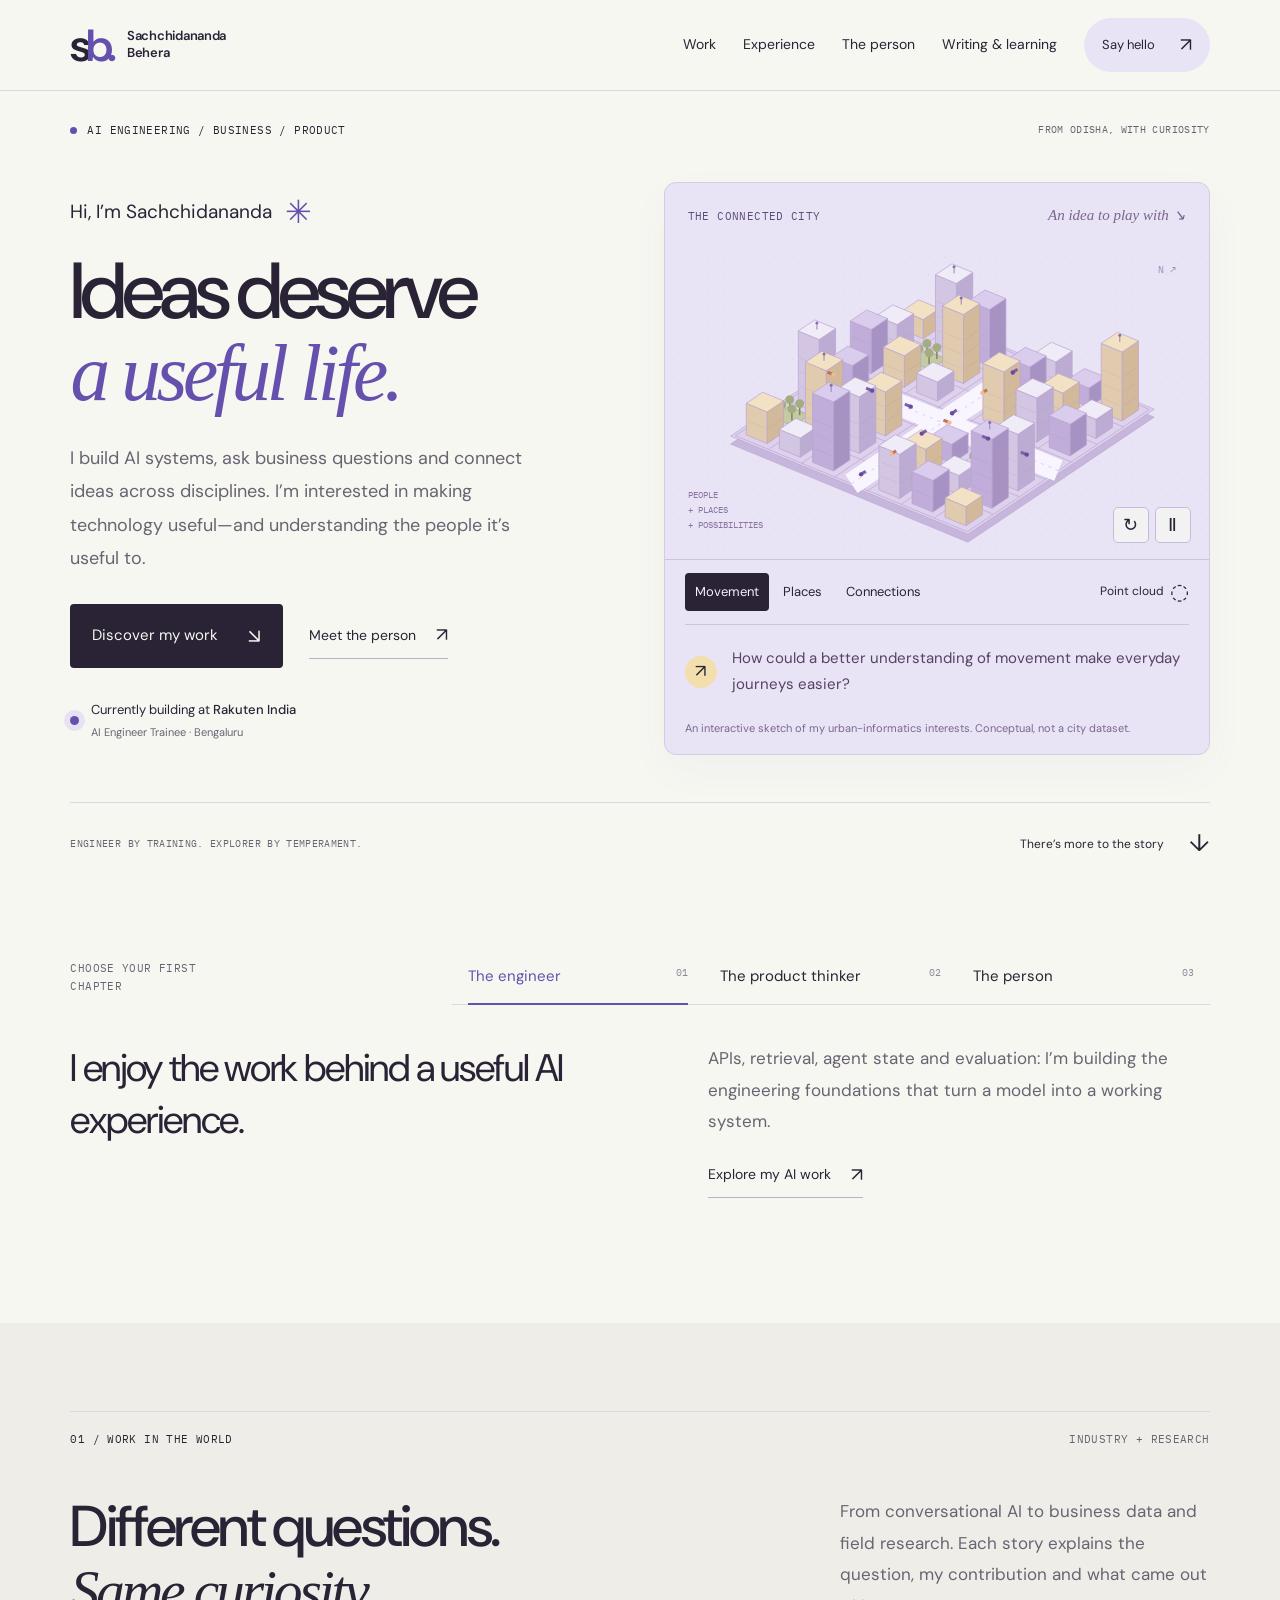
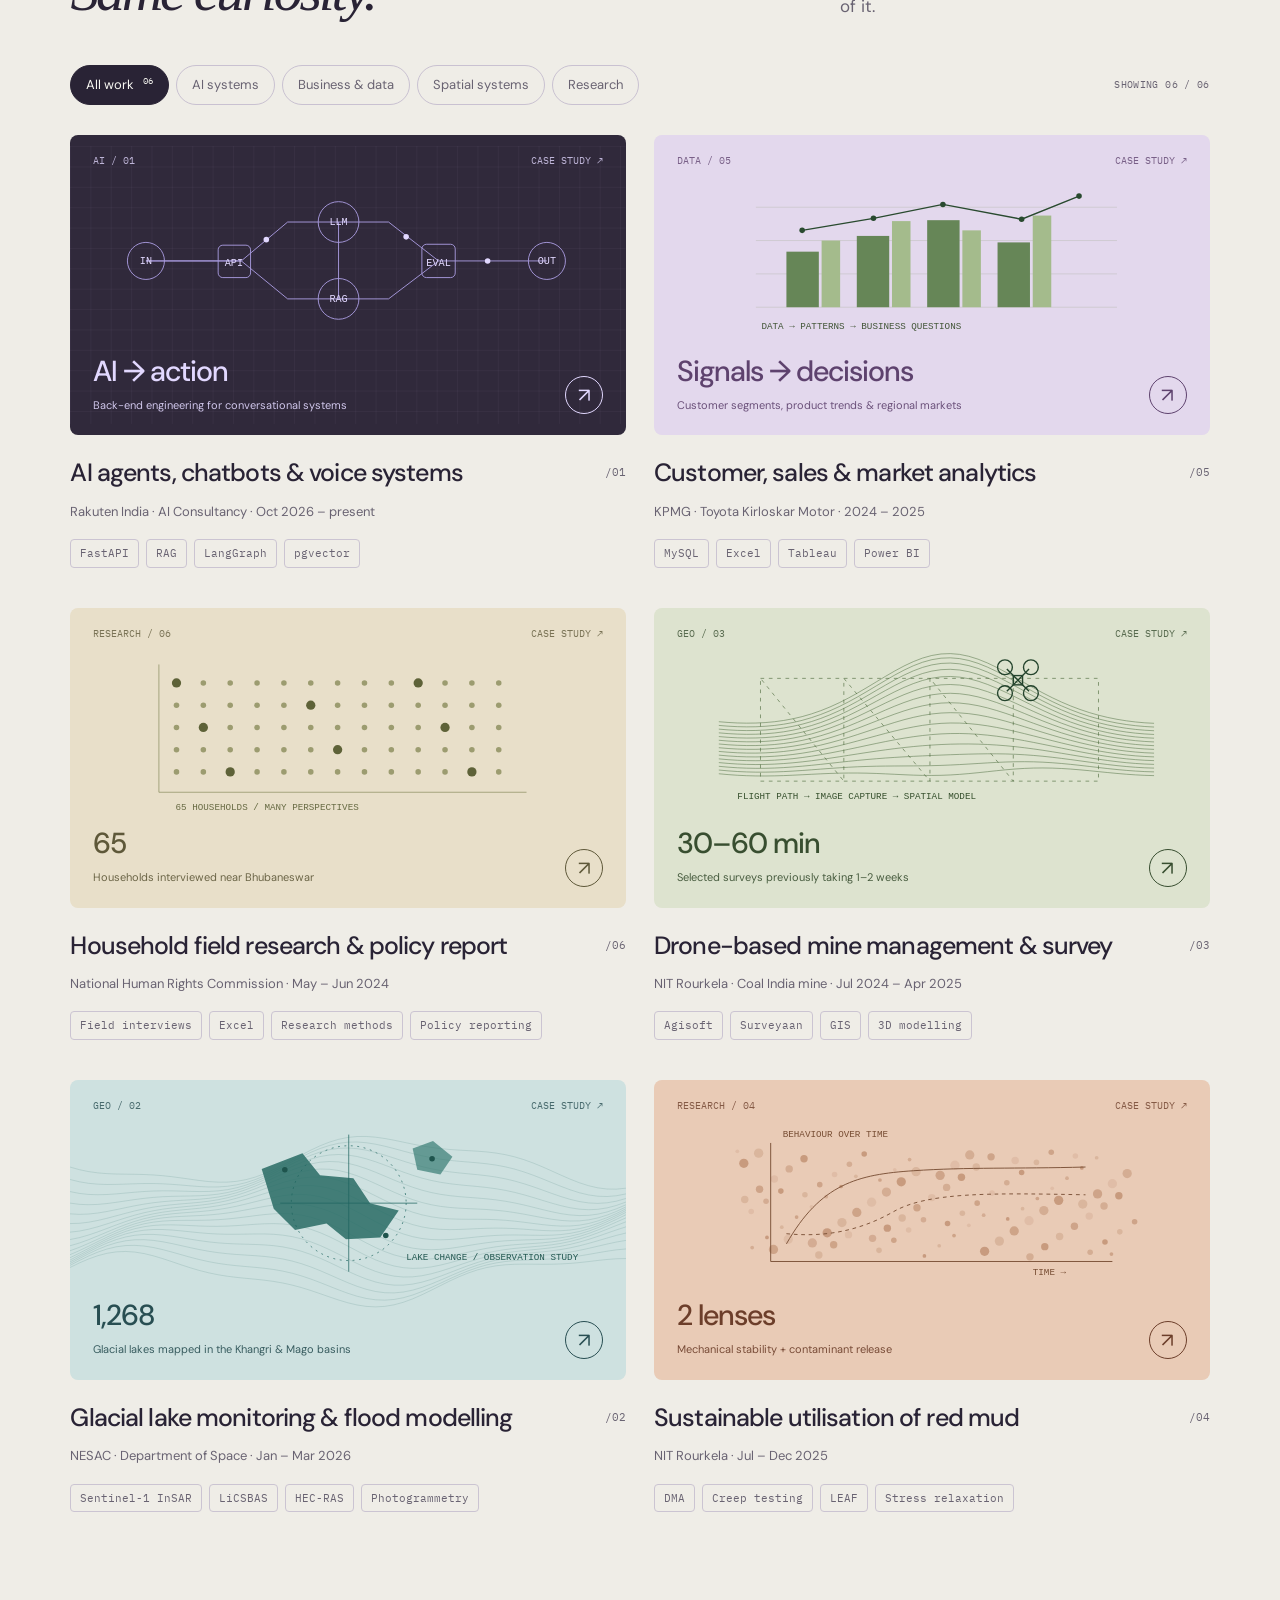
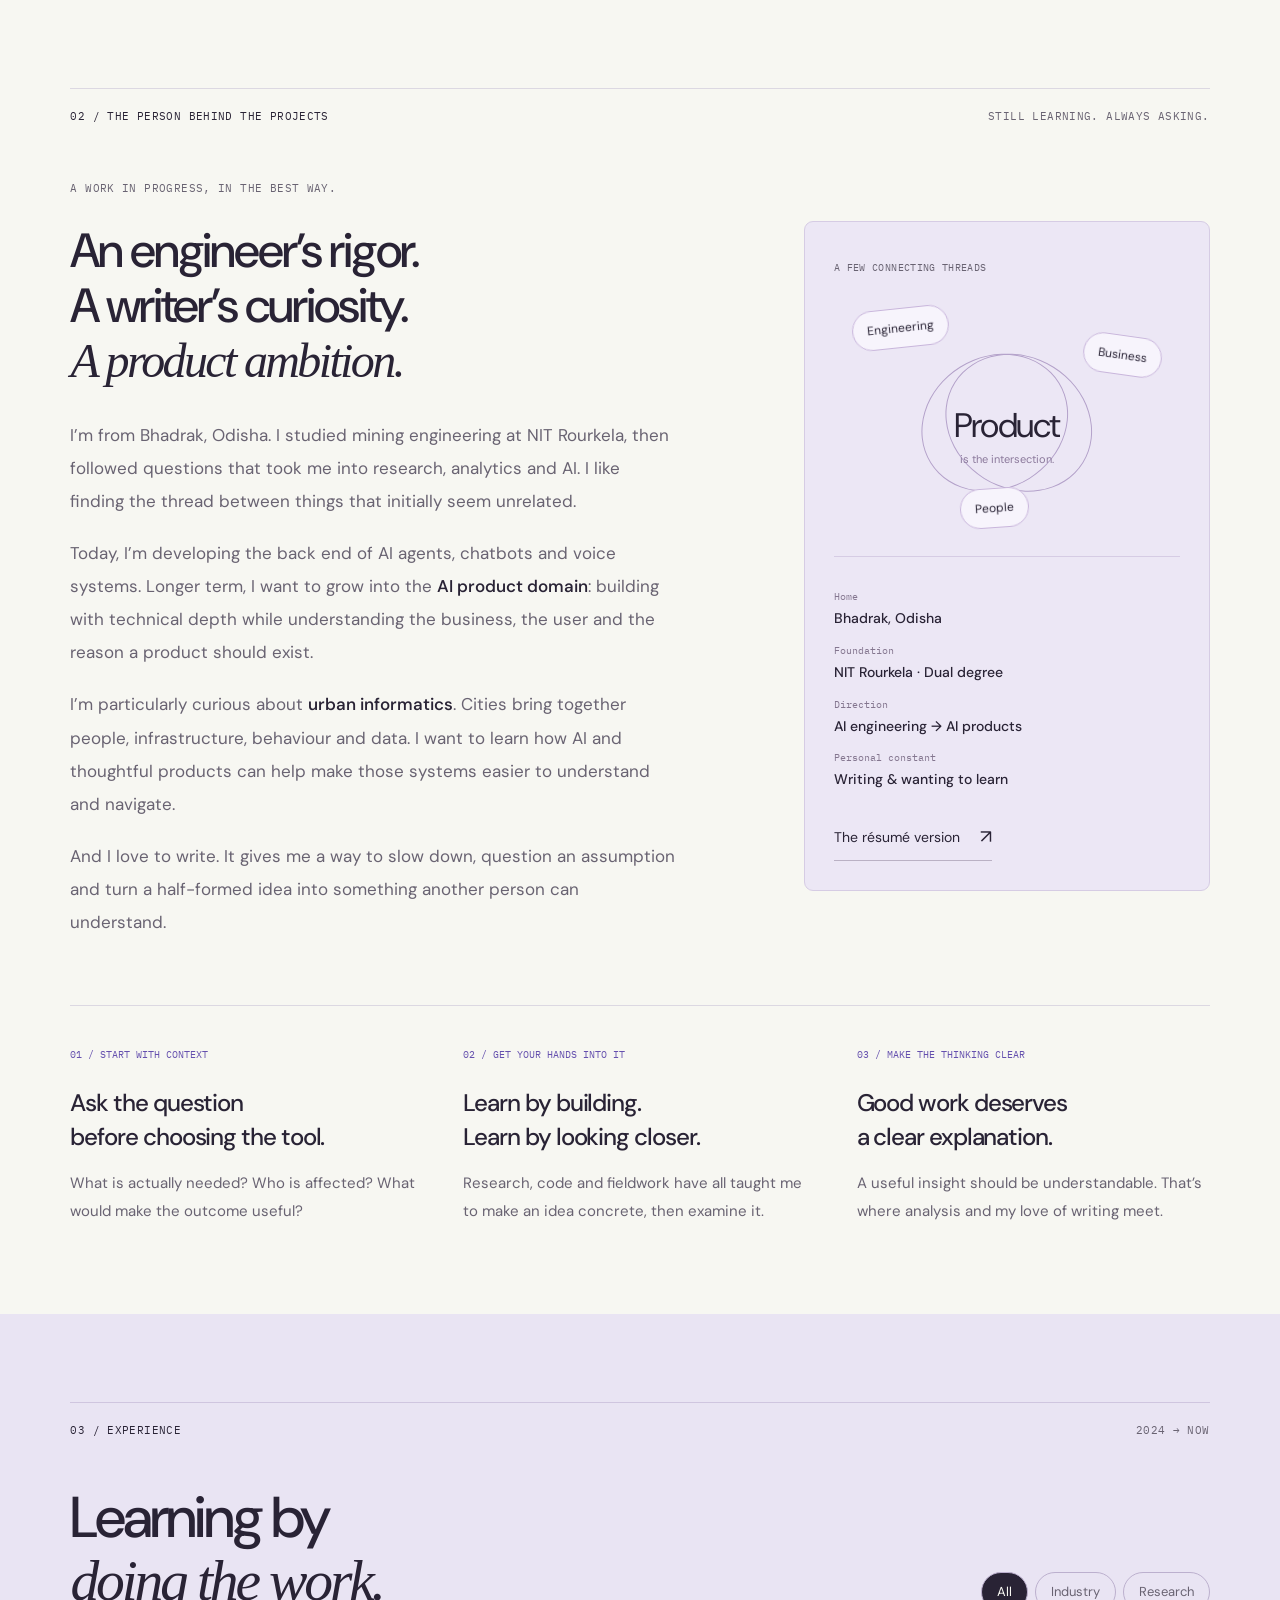
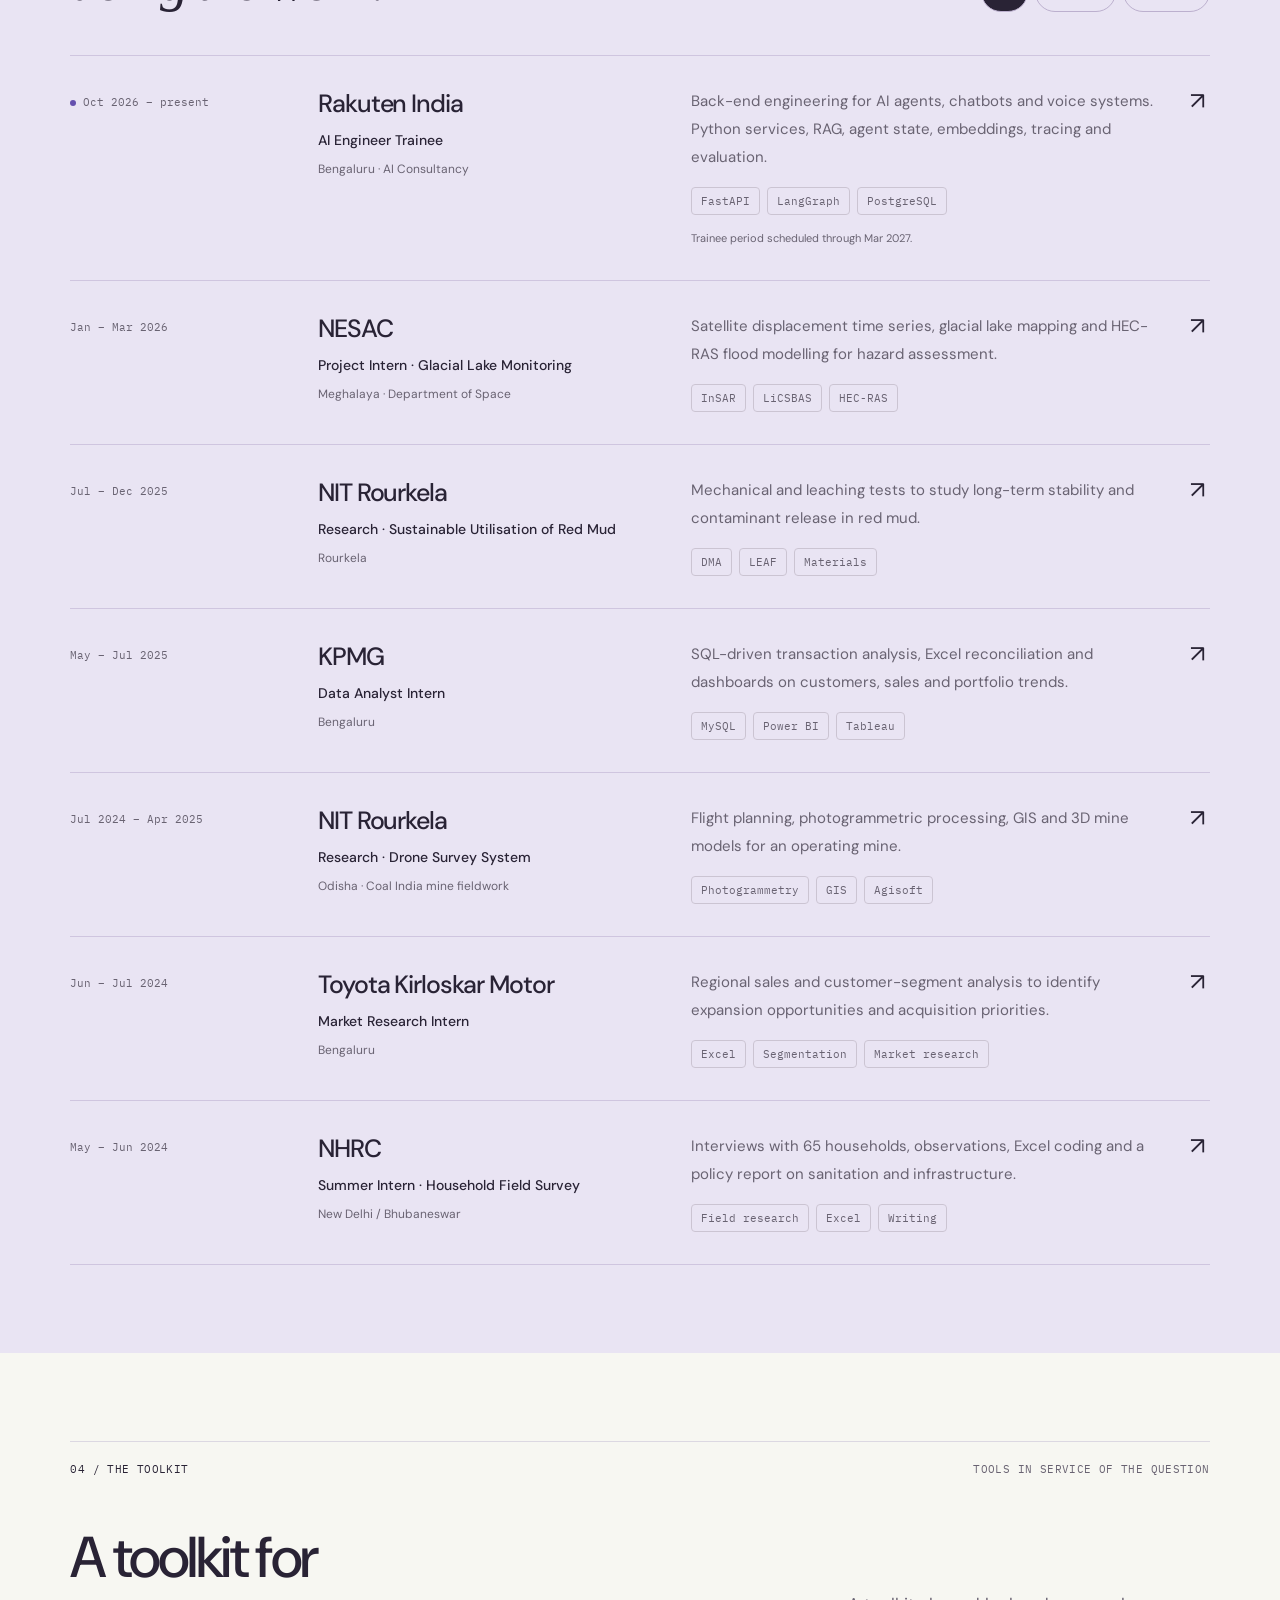
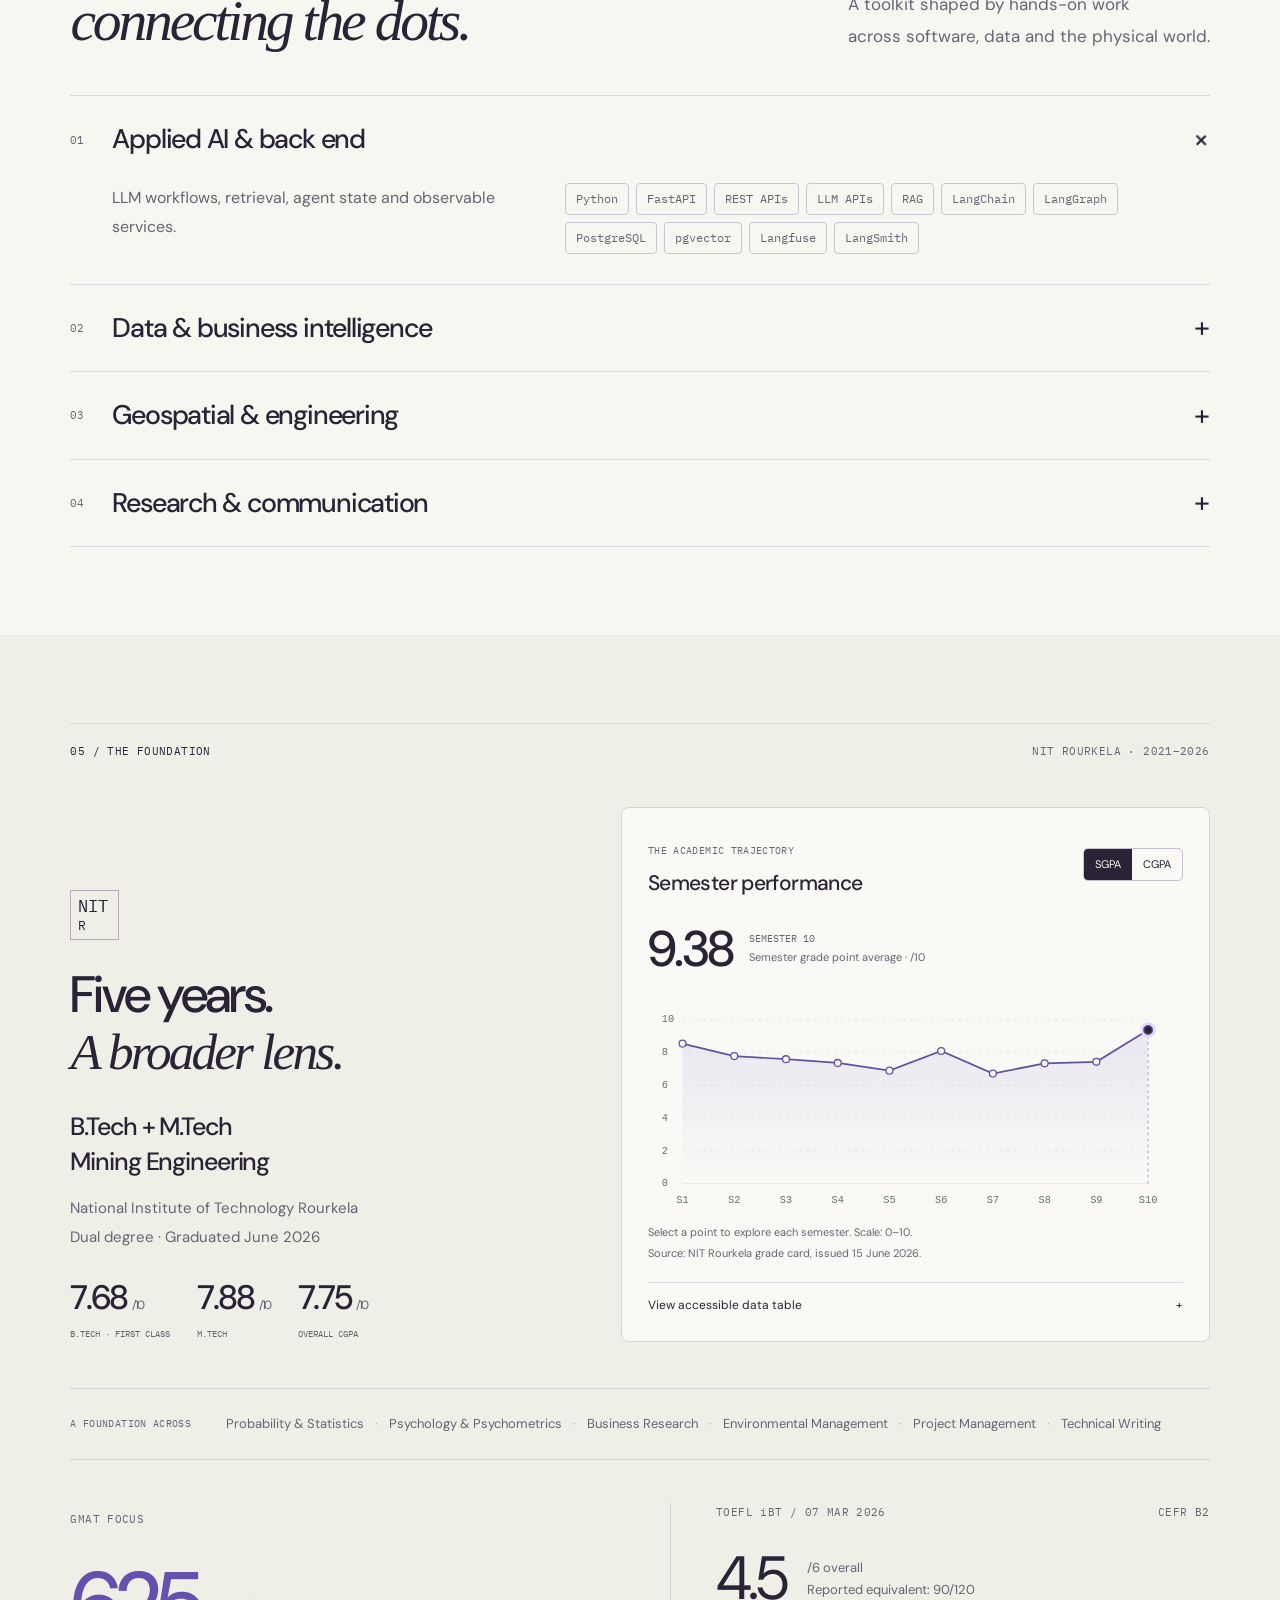
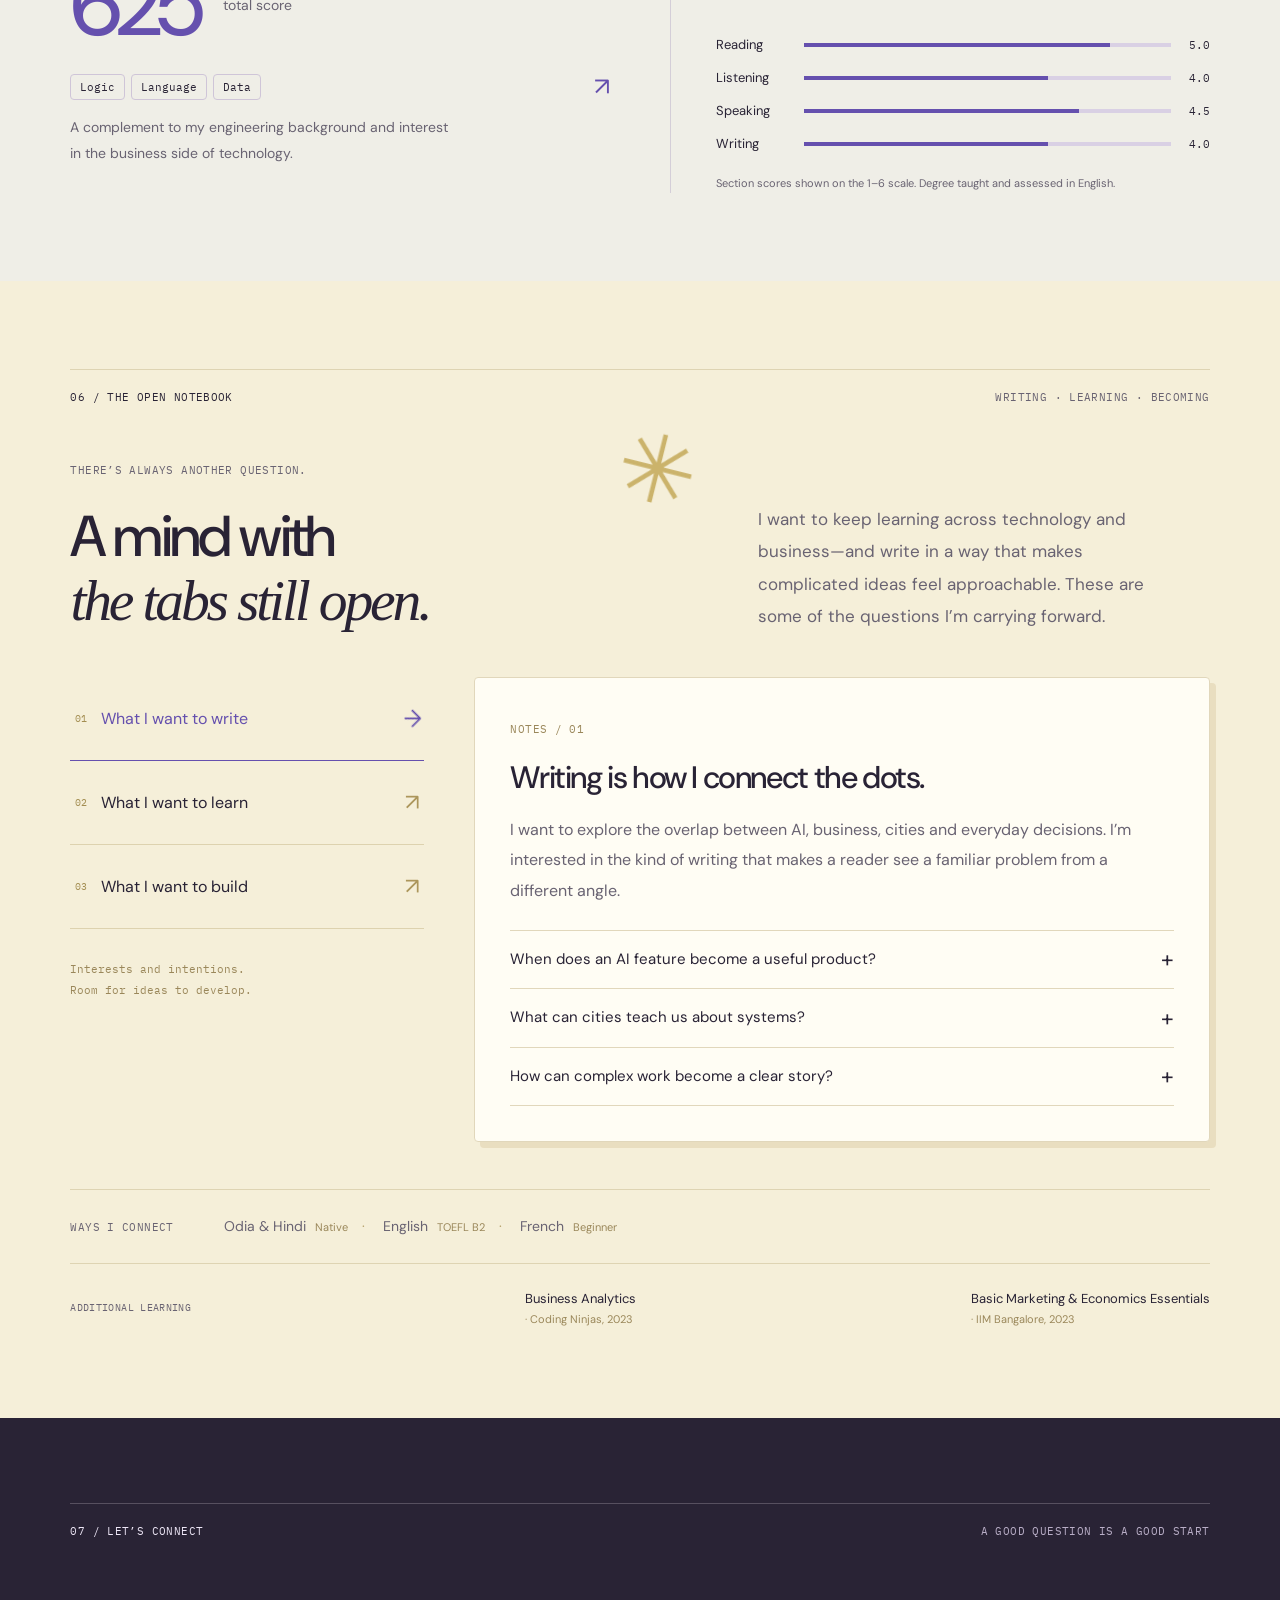
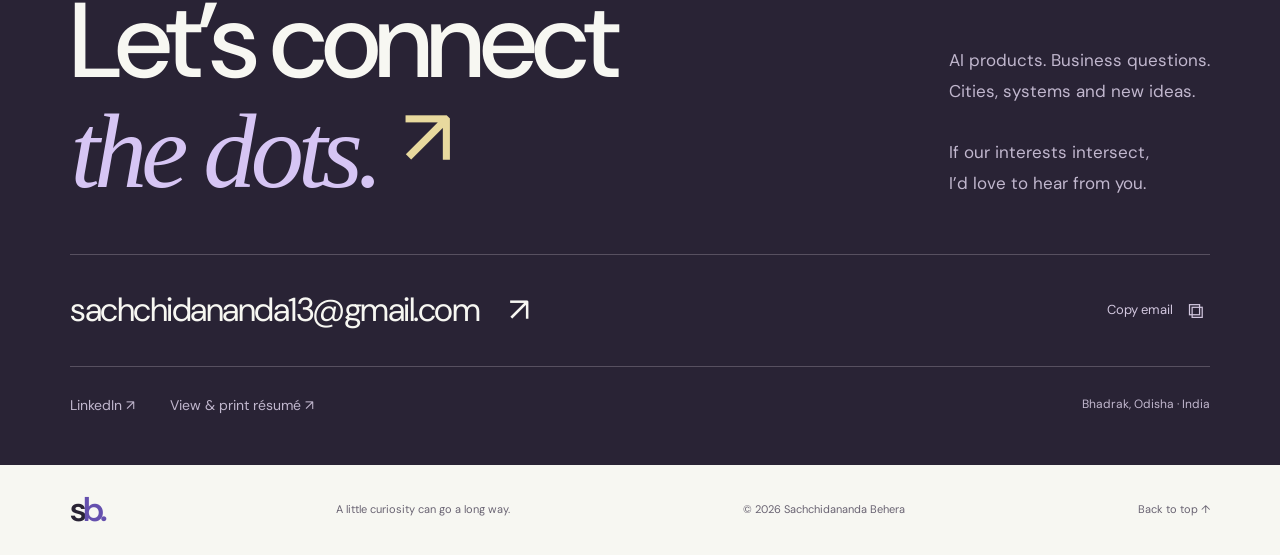
==== index.html @ 199f352b "Publish interactive personal portfolio" ====
<!doctype html><html lang="en"><head><meta charset="utf-8"><meta name="viewport" content="width=device-width,initial-scale=1"><title>Sachchidananda Behera — Building at the intersection</title><meta name="description" content="AI engineering, business thinking and a curious mind. Explore Sachchidananda Behera’s work, ideas, research and product ambitions."><meta name="theme-color" content="#f7f7f2"><meta property="og:title" content="Sachchidananda Behera — Building at the intersection"><meta property="og:description" content="A builder’s mind, a product mindset and a writer’s curiosity. AI engineering, business analytics and ideas for a more connected world."><meta property="og:type" content="website"><meta property="og:image" content="https://iamunknown2580.github.io/social.svg"><meta property="og:url" content="https://iamunknown2580.github.io/"><link rel="canonical" href="https://iamunknown2580.github.io/"><link rel="icon" href="favicon.svg"><link rel="stylesheet" href="styles.css"><script src="profile.js" defer></script><script src="app.js" defer></script><script src="city.js" defer></script></head><body>
<a class="skip" href="#main">Skip to content</a><div class="scroll-progress" aria-hidden="true"></div>
<header class="site-header"><a class="identity" href="#home" aria-label="Sachchidananda Behera, home"><span class="monogram">s<span>b.</span></span><span class="identity-name">Sachchidananda<br>Behera</span></a><nav aria-label="Main navigation"><a href="#work">Work</a><a href="#journey">Experience</a><a href="#about">The person</a><a href="#writing">Writing & learning</a><a href="#contact" class="nav-contact">Say hello <span>↗</span></a></nav><button class="menu-toggle" aria-expanded="false" aria-controls="mobile-nav" aria-label="Open navigation"><span></span><span></span></button></header>
<nav id="mobile-nav" class="mobile-nav" aria-label="Mobile navigation" hidden><a href="#work">Selected work</a><a href="#journey">Experience</a><a href="#about">The person</a><a href="#writing">Writing & learning</a><a href="#education">Education</a><a href="#contact">Say hello ↗</a></nav>
<main id="main"><section id="home" class="hero section-wrap"><div class="hero-top"><span class="eyebrow"><i class="status-dot"></i> AI ENGINEERING / BUSINESS / PRODUCT</span><span class="micro hero-location">FROM ODISHA, WITH CURIOSITY</span></div><div class="hero-grid"><div class="hero-copy"><p class="intro">Hi, I’m Sachchidananda <span class="hello-mark" aria-hidden="true">✳</span></p><h1>Ideas deserve<br><em>a useful life.</em></h1><p class="hero-description">I build AI systems, ask business questions and connect ideas across disciplines. I’m interested in making technology useful—and understanding the people it’s useful to.</p><div class="hero-actions"><a href="#work" class="button button-dark">Discover my work <span>↘</span></a><a class="text-link" href="#about">Meet the person <span>↗</span></a></div><div class="hero-current"><span class="current-dot"></span><div>Currently building at <strong>Rakuten India</strong><small>AI Engineer Trainee · Bengaluru</small></div></div></div>
<div class="city-panel"><div class="city-heading"><span class="micro">THE CONNECTED CITY</span><span class="city-edition">An idea to play with ↘</span></div><div class="city-viewport"><canvas id="city-canvas" role="img" aria-label="Illustrative isometric city. Explore movement, places and connected systems using the controls below."></canvas><span class="city-stamp" aria-hidden="true">PEOPLE<br>+ PLACES<br>+ POSSIBILITIES</span><div class="city-view-tools"><button id="city-rotate" class="icon-button" aria-label="Rotate city view">↻</button><button id="city-pause" class="icon-button" aria-label="Pause city animation" aria-pressed="false">Ⅱ</button></div></div><div class="city-controls"><div class="city-layers" role="group" aria-label="Explore city layers"><button data-layer="mobility" class="active" aria-pressed="true">Movement</button><button data-layer="places" aria-pressed="false">Places</button><button data-layer="intelligence" aria-pressed="false">Connections</button></div><button id="city-points" class="point-button" aria-pressed="false">Point cloud <span>◌</span></button></div><div class="city-insight" aria-live="polite"><span class="insight-icon">↗</span><p id="city-insight">How could a better understanding of movement make everyday journeys easier?</p></div><p class="city-note">An interactive sketch of my urban-informatics interests. Conceptual, not a city dataset.</p></div></div>
<div class="hero-footer"><span class="micro">ENGINEER BY TRAINING. EXPLORER BY TEMPERAMENT.</span><a href="#start" class="scroll-cue">There’s more to the story <span>↓</span></a></div></section>
<section id="start" class="start section-wrap"><div class="start-top"><span class="micro">CHOOSE YOUR FIRST CHAPTER</span><div class="route-tabs" role="tablist" aria-label="Portfolio introduction"><button role="tab" id="route-engineer" data-route="engineer" aria-selected="true" aria-controls="route-panel">The engineer <span>01</span></button><button role="tab" id="route-product" data-route="product" aria-selected="false" aria-controls="route-panel" tabindex="-1">The product thinker <span>02</span></button><button role="tab" id="route-person" data-route="person" aria-selected="false" aria-controls="route-panel" tabindex="-1">The person <span>03</span></button></div></div><div id="route-panel" class="route-panel" role="tabpanel" aria-labelledby="route-engineer"><p id="route-statement">I enjoy the work behind a useful AI experience.</p><div><p id="route-description">APIs, retrieval, agent state and evaluation: I’m building the engineering foundations that turn a model into a working system.</p><a id="route-link" href="#project-agents" class="text-link">Explore my AI work <span>↗</span></a></div></div></section>
<section id="work" class="work section-wrap"><div class="section-label"><span>01 / WORK IN THE WORLD</span><span>INDUSTRY + RESEARCH</span></div><div class="section-heading"><h2>Different questions.<br><em>Same curiosity.</em></h2><p>From conversational AI to business data and field research. Each story explains the question, my contribution and what came out of it.</p></div><div class="filter-bar"><div class="filters" role="group" aria-label="Filter projects"><button class="active" data-filter="all" aria-pressed="true">All work <sup>06</sup></button><button data-filter="ai" aria-pressed="false">AI systems</button><button data-filter="data" aria-pressed="false">Business & data</button><button data-filter="geo" aria-pressed="false">Spatial systems</button><button data-filter="research" aria-pressed="false">Research</button></div><span id="project-count" class="micro" aria-live="polite">SHOWING 06 / 06</span></div><div id="project-grid" class="project-grid"></div></section>
<section id="about" class="about section-wrap"><div class="section-label"><span>02 / THE PERSON BEHIND THE PROJECTS</span><span>STILL LEARNING. ALWAYS ASKING.</span></div><div class="about-grid"><div><span class="micro">A WORK IN PROGRESS, IN THE BEST WAY.</span><h2>An engineer’s rigor.<br>A writer’s curiosity.<br><em>A product ambition.</em></h2><p>I’m from Bhadrak, Odisha. I studied mining engineering at NIT Rourkela, then followed questions that took me into research, analytics and AI. I like finding the thread between things that initially seem unrelated.</p><p>Today, I’m developing the back end of AI agents, chatbots and voice systems. Longer term, I want to grow into the <strong>AI product domain</strong>: building with technical depth while understanding the business, the user and the reason a product should exist.</p><p>I’m particularly curious about <strong>urban informatics</strong>. Cities bring together people, infrastructure, behaviour and data. I want to learn how AI and thoughtful products can help make those systems easier to understand and navigate.</p><p>And I love to write. It gives me a way to slow down, question an assumption and turn a half-formed idea into something another person can understand.</p></div><aside class="person-card"><span class="micro">A FEW CONNECTING THREADS</span><div class="person-diagram" aria-label="Engineering, business and human context meet in product"><span class="thread t1">Engineering</span><span class="thread t2">Business</span><span class="thread t3">People</span><span class="thread-core">Product<br><span>is the intersection.</span></span></div><div class="person-facts"><div><span>Home</span><strong>Bhadrak, Odisha</strong></div><div><span>Foundation</span><strong>NIT Rourkela · Dual degree</strong></div><div><span>Direction</span><strong>AI engineering → AI products</strong></div><div><span>Personal constant</span><strong>Writing & wanting to learn</strong></div></div><a class="text-link" href="resume.html" target="_blank">The résumé version <span>↗</span></a></aside></div><div class="principles"><article><span>01 / START WITH CONTEXT</span><h3>Ask the question<br>before choosing the tool.</h3><p>What is actually needed? Who is affected? What would make the outcome useful?</p></article><article><span>02 / GET YOUR HANDS INTO IT</span><h3>Learn by building.<br>Learn by looking closer.</h3><p>Research, code and fieldwork have all taught me to make an idea concrete, then examine it.</p></article><article><span>03 / MAKE THE THINKING CLEAR</span><h3>Good work deserves<br>a clear explanation.</h3><p>A useful insight should be understandable. That’s where analysis and my love of writing meet.</p></article></div></section>
<section id="journey" class="journey section-wrap"><div class="section-label"><span>03 / EXPERIENCE</span><span>2024 → NOW</span></div><div class="section-heading"><h2>Learning by<br><em>doing the work.</em></h2><div class="filters small" role="group" aria-label="Filter experience"><button class="active" data-experience="all" aria-pressed="true">All</button><button data-experience="industry" aria-pressed="false">Industry</button><button data-experience="research" aria-pressed="false">Research</button></div></div><div id="experience-list" class="experience-list" aria-live="polite"></div></section>
<section id="toolkit" class="toolkit section-wrap"><div class="section-label"><span>04 / THE TOOLKIT</span><span>TOOLS IN SERVICE OF THE QUESTION</span></div><div class="section-heading"><h2>A toolkit for<br><em>connecting the dots.</em></h2><p>A toolkit shaped by hands-on work<br>across software, data and the physical world.</p></div><div class="toolkit-list"><details open><summary><span class="tool-number">01</span><h3>Applied AI & back end</h3><span class="detail-plus">+</span></summary><div class="skill-content"><p>LLM workflows, retrieval, agent state and observable services.</p><div class="tags"><span>Python</span><span>FastAPI</span><span>REST APIs</span><span>LLM APIs</span><span>RAG</span><span>LangChain</span><span>LangGraph</span><span>PostgreSQL</span><span>pgvector</span><span>Langfuse</span><span>LangSmith</span></div></div></details><details><summary><span class="tool-number">02</span><h3>Data & business intelligence</h3><span class="detail-plus">+</span></summary><div class="skill-content"><p>From querying and cleaning to segmentation, trends and decision-ready reporting.</p><div class="tags"><span>SQL / MySQL</span><span>Pandas</span><span>NumPy</span><span>Excel</span><span>Tableau</span><span>Power BI</span><span>Customer segmentation</span><span>Trend analysis</span></div></div></details><details><summary><span class="tool-number">03</span><h3>Geospatial & engineering</h3><span class="detail-plus">+</span></summary><div class="skill-content"><p>Earth observation, photogrammetry, hydrodynamic modelling and spatial analysis.</p><div class="tags"><span>InSAR</span><span>LiCSAR</span><span>LiCSBAS</span><span>GIS</span><span>Agisoft</span><span>Surveyaan</span><span>HEC-RAS</span><span>AutoCAD</span><span>MATLAB</span><span>C</span></div></div></details><details><summary><span class="tool-number">04</span><h3>Research & communication</h3><span class="detail-plus">+</span></summary><div class="skill-content"><p>Choose a method, question the evidence and communicate the finding clearly.</p><div class="tags"><span>Field & household surveys</span><span>Time-series analysis</span><span>DMA</span><span>Creep testing</span><span>Stress relaxation</span><span>LEAF leaching</span><span>Technical reporting</span></div></div></details></div></section>
<section id="education" class="education section-wrap"><div class="section-label"><span>05 / THE FOUNDATION</span><span>NIT ROURKELA · 2021–2026</span></div><div class="education-grid"><div class="education-copy"><span class="school-mark">NIT<span>R</span></span><h2>Five years.<br><em>A broader lens.</em></h2><h3>B.Tech + M.Tech<br>Mining Engineering</h3><p>National Institute of Technology Rourkela<br>Dual degree · Graduated June 2026</p><div class="degree-scores"><div><strong>7.68<span>/10</span></strong><span class="micro">B.TECH · FIRST CLASS</span></div><div><strong>7.88<span>/10</span></strong><span class="micro">M.TECH</span></div><div><strong>7.75<span>/10</span></strong><span class="micro">OVERALL CGPA</span></div></div></div><div class="academic-chart"><div class="chart-top"><div><span class="micro">THE ACADEMIC TRAJECTORY</span><h3 id="chart-title">Semester performance</h3></div><div class="segmented" role="group" aria-label="Academic chart series"><button class="active" data-chart="sgpa" aria-pressed="true">SGPA</button><button data-chart="cgpa" aria-pressed="false">CGPA</button></div></div><div class="chart-focus"><strong id="grade-value">9.38</strong><div><span id="grade-semester">SEMESTER 10</span><span id="grade-description">Semester grade point average · /10</span></div></div><div class="graph-wrap"><svg id="grade-chart" viewBox="0 0 620 250" role="group" aria-label="Semester grade point averages across ten semesters"></svg></div><p class="chart-note">Select a point to explore each semester. Scale: 0–10.<br>Source: NIT Rourkela grade card, issued 15 June 2026.</p><details class="grade-data"><summary>View accessible data table <span>+</span></summary><table><caption>Grades on a 10-point scale</caption><thead><tr><th>Semester</th><th>SGPA</th><th>CGPA</th></tr></thead><tbody id="grade-table"></tbody></table></details></div></div><div class="coursework"><span class="micro">A FOUNDATION ACROSS</span><p>Probability & Statistics <span>·</span> Psychology & Psychometrics <span>·</span> Business Research <span>·</span> Environmental Management <span>·</span> Project Management <span>·</span> Technical Writing</p></div><div class="credentials"><article class="gmat-block"><span class="micro">GMAT FOCUS</span><div class="gmat-number">625<span>total score</span></div><div class="gmat-motif" aria-hidden="true"><span>Logic</span><span>Language</span><span>Data</span><i>↗</i></div><p>A complement to my engineering background and interest in the business side of technology.</p></article><article class="toefl-block"><div class="toefl-heading"><span class="micro">TOEFL iBT / 07 MAR 2026</span><span class="micro">CEFR B2</span></div><div class="credential-value">4.5<span>/6 overall<br>Reported equivalent: 90/120</span></div><div class="language-bars" aria-label="TOEFL section scores out of six"><div><span>Reading</span><span class="language-track"><i style="width:83.333%"></i></span><b>5.0</b></div><div><span>Listening</span><span class="language-track"><i style="width:66.667%"></i></span><b>4.0</b></div><div><span>Speaking</span><span class="language-track"><i style="width:75%"></i></span><b>4.5</b></div><div><span>Writing</span><span class="language-track"><i style="width:66.667%"></i></span><b>4.0</b></div></div><p class="small-note">Section scores shown on the 1–6 scale. Degree taught and assessed in English.</p></article></div></section>

<section id="writing" class="writing section-wrap"><div class="section-label"><span>06 / THE OPEN NOTEBOOK</span><span>WRITING · LEARNING · BECOMING</span></div><div class="notebook-header"><div><span class="micro">THERE’S ALWAYS ANOTHER QUESTION.</span><h2>A mind with<br><em>the tabs still open.</em></h2></div><p>I want to keep learning across technology and business—and write in a way that makes complicated ideas feel approachable. These are some of the questions I’m carrying forward.</p><span class="notebook-doodle" aria-hidden="true">✳</span></div><div class="notebook-grid"><div class="notebook-index"><button class="active" data-notebook="writing" aria-pressed="true"><span>01</span> What I want to write <b>↗</b></button><button data-notebook="learning" aria-pressed="false"><span>02</span> What I want to learn <b>↗</b></button><button data-notebook="direction" aria-pressed="false"><span>03</span> What I want to build <b>↗</b></button><p>Interests and intentions.<br>Room for ideas to develop.</p></div><div id="notebook-content" class="notebook-page" aria-live="polite"><span class="micro">NOTES / 01</span><h3>Writing is how I connect the dots.</h3><p>I want to explore the overlap between AI, business, cities and everyday decisions. I’m interested in the kind of writing that makes a reader see a familiar problem from a different angle.</p><div class="notebook-topics"><details><summary>When does an AI feature become a useful product? <span>+</span></summary><p>I want to write about the distance between a model that works and a product that helps: the user’s context, the workflow around it, and the judgement needed to decide what good looks like.</p></details><details><summary>What can cities teach us about systems? <span>+</span></summary><p>Movement, infrastructure and human behaviour are connected. Urban informatics interests me as a way to ask better questions about how those connections shape daily life.</p></details><details><summary>How can complex work become a clear story? <span>+</span></summary><p>A chart or a model is only part of the explanation. I want to get better at showing the reasoning, uncertainty and human meaning behind a technical result.</p></details></div></div></div><div class="languages"><span class="micro">WAYS I CONNECT</span><p>Odia & Hindi <small>Native</small><span>·</span> English <small>TOEFL B2</small><span>·</span> French <small>Beginner</small></p></div><div class="training"><span class="micro">ADDITIONAL LEARNING</span><p>Business Analytics <span>· Coding Ninjas, 2023</span></p><p>Basic Marketing & Economics Essentials <span>· IIM Bangalore, 2023</span></p></div></section>
<section id="contact" class="contact section-wrap"><div class="section-label"><span>07 / LET’S CONNECT</span><span>A GOOD QUESTION IS A GOOD START</span></div><div class="contact-top"><h2>Let’s connect<br><em>the dots.</em><span class="contact-arrow">↗</span></h2><p>AI products. Business questions.<br>Cities, systems and new ideas.<br><br>If our interests intersect,<br>I’d love to hear from you.</p></div><div class="contact-links"><a class="contact-email" href="mailto:sachchidananda13@gmail.com">sachchidananda13@gmail.com <span>↗</span></a><button id="copy-email" class="copy-button" aria-label="Copy email address">Copy email <span>⧉</span></button></div><div class="contact-secondary"><a href="https://www.linkedin.com/in/sachchidananda-behera" target="_blank" rel="noopener noreferrer">LinkedIn ↗</a><a href="resume.html" target="_blank">View & print résumé ↗</a><span>Bhadrak, Odisha · India</span></div></section>
</main><footer class="site-footer section-wrap"><a class="monogram" href="#home" aria-label="Back to top">s<span>b.</span></a><span>A little curiosity can go a long way.</span><span>© 2026 Sachchidananda Behera</span><a href="#home" class="back-top">Back to top ↑</a></footer><div id="toast" class="toast" role="status" aria-live="polite"></div><dialog id="project-dialog" aria-labelledby="dialog-title"><div class="dialog-shell"><header class="dialog-header"><span id="dialog-kicker" class="micro"></span><button id="dialog-close" class="close-button" aria-label="Close case study">Close <span>×</span></button></header><div id="dialog-body"></div></div></dialog><noscript><div class="noscript">For the complete background, <a href="resume.html">read my résumé</a>. Enable JavaScript to explore the interactive city, project stories and charts.</div></noscript></body></html>
---- styles.css ----
@import url('https://fonts.googleapis.com/css2?family=DM+Sans:wght@400;450;500;550;600;650;700&family=IBM+Plex+Mono:wght@400;500&display=swap');
:root{--paper:#f7f7f2;--ink:#292335;--muted:#696372;--line:#dcd8e2;--accent:#6550ae;--lilac:#e9e3f6;--yellow:#f1e6b4;--serif:Georgia,'Times New Roman',serif;--sans:'DM Sans',Arial,sans-serif;--mono:'IBM Plex Mono',Consolas,monospace}*{box-sizing:border-box}html{scroll-behavior:smooth;scroll-padding-top:104px}body{margin:0;background:var(--paper);color:var(--ink);font:17px/1.7 var(--sans);-webkit-font-smoothing:antialiased}::selection{background:#dac9fa;color:var(--ink)}a{color:inherit;text-decoration:none}button{font:inherit;color:inherit;border:0;cursor:pointer;touch-action:manipulation}a,summary{touch-action:manipulation}button:focus-visible,a:focus-visible,summary:focus-visible,[tabindex]:focus-visible{outline:3px solid var(--accent);outline-offset:5px}button:disabled{cursor:default}h1,h2,h3,h4,p{margin:0}h1,h2,h3{font-weight:500;letter-spacing:-.045em;line-height:1.1}h2{font-size:clamp(40px,4.5vw,67px)}h3{font-size:26px}p{color:var(--muted)}em{font-family:var(--serif);font-weight:400;letter-spacing:-.055em}.section-wrap{padding-left:clamp(25px,5.5vw,100px);padding-right:clamp(25px,5.5vw,100px);max-width:1600px;margin:auto}.micro,.eyebrow,.section-label{font:11px/1.65 var(--mono);letter-spacing:.035em}.micro{color:var(--muted)}.section-label{display:flex;justify-content:space-between;gap:22px;padding-top:18px;border-top:1px solid var(--line);margin-bottom:47px}.section-label>span:last-child{color:var(--muted);text-align:right}.site-header{height:91px;position:sticky;top:0;z-index:30;display:flex;align-items:center;justify-content:space-between;padding:0 clamp(25px,5.5vw,100px);border-bottom:1px solid var(--line);background:rgba(247,247,242,.95);backdrop-filter:blur(16px)}.identity{display:flex;gap:16px;align-items:center}.monogram{font-size:45px;letter-spacing:-.13em;line-height:1;font-weight:600}.monogram>span{color:var(--accent)}.identity-name{font-size:13px;line-height:1.3;font-weight:600;letter-spacing:-.02em}.site-header nav{display:flex;align-items:center;gap:27px;font-size:14px}.site-header nav>a{position:relative}.site-header nav>a:not(.nav-contact):after{content:'';position:absolute;left:0;right:100%;height:1px;background:var(--accent);bottom:-7px;transition:right .2s}.site-header nav>a:hover:after{right:0}.nav-contact{background:var(--lilac);padding:11px 18px;border-radius:30px;display:flex;align-items:center;gap:25px;font-size:13px}.nav-contact span{font-size:19px}.nav-contact:hover{background:#ded2f3}.menu-toggle{display:none}.mobile-nav[hidden]{display:none}.skip{position:fixed;top:-100px;left:20px;z-index:100;background:var(--yellow);padding:12px}.skip:focus{top:8px}.scroll-progress{height:3px;width:0;position:fixed;top:0;left:0;z-index:99;background:var(--accent)}
.hero{padding-top:30px}.hero-top{display:flex;justify-content:space-between;align-items:center;gap:20px}.eyebrow{display:flex;align-items:center;gap:10px;font-size:11px}.status-dot{width:7px;height:7px;border-radius:50%;background:var(--accent);display:inline-block}.hero-location{font-size:10px}.hero-grid{display:grid;grid-template-columns:1fr 1.04fr;gap:6%;align-items:center;padding:43px 0 47px}.intro{font-size:19px;color:var(--ink);display:flex;align-items:center;gap:13px;margin-bottom:22px}.hello-mark{font-size:32px;color:var(--accent);display:inline-block;line-height:1;animation:gentle-turn 18s linear infinite}.hero h1{font-size:clamp(55px,6.2vw,96px);line-height:1.04;letter-spacing:-.065em}.hero h1 em{color:var(--accent);white-space:nowrap}.hero-description{font-size:18px;line-height:1.85;max-width:480px;margin-top:27px}.hero-actions{display:flex;align-items:center;gap:26px;margin-top:29px}.button{display:inline-flex;align-items:center;justify-content:space-between;gap:30px;font-size:15px;padding:15px 22px;border-radius:4px;transition:transform .2s,background .2s}.button span{font-size:20px}.button-dark{background:var(--ink);color:var(--paper)}.button-dark:hover{background:var(--accent);transform:translateY(-3px)}.text-link{display:inline-flex;align-items:center;gap:20px;font-size:14px;border-bottom:1px solid #bab1c4;padding:8px 0;line-height:1.5}.text-link:hover{color:var(--accent);border-color:var(--accent)}.text-link span{font-size:19px}.hero-current{display:flex;align-items:center;gap:12px;font-size:13px;margin-top:31px}.hero-current strong{font-weight:500}.hero-current small{display:block;font-size:11px;color:var(--muted);margin-top:2px}.current-dot{width:9px;height:9px;border-radius:50%;background:var(--accent);box-shadow:0 0 0 6px #e8e1f4;flex-shrink:0}.hero-footer{border-top:1px solid var(--line);padding:20px 0;display:flex;align-items:center;justify-content:space-between;gap:30px}.hero-footer .micro{font-size:10px}.scroll-cue{display:flex;align-items:center;gap:25px;font-size:12px}.scroll-cue span{font-size:24px}
.city-panel{background:var(--lilac);border:1px solid #d5cae7;border-radius:12px;position:relative;overflow:hidden;box-shadow:0 15px 40px #55416e0a}.city-heading{display:flex;justify-content:space-between;align-items:center;gap:15px;padding:20px 23px}.city-heading .micro{font-size:10px;color:#5d4b78}.city-edition{font-family:var(--serif);font-style:italic;font-size:15px;color:#79668c}.city-viewport{height:310px;position:relative;overflow:hidden;isolation:isolate}.city-viewport:before{content:'';position:absolute;inset:0;background-image:radial-gradient(#9f8bbb50 .6px,transparent .6px);background-size:17px 17px;opacity:.55;pointer-events:none}.city-viewport canvas{position:absolute;inset:0;width:100%;height:100%;display:block;touch-action:pan-y;cursor:grab}.city-viewport canvas:active{cursor:grabbing}.city-stamp{position:absolute;left:23px;bottom:26px;font:9px/1.65 var(--mono);color:#8a769e;pointer-events:none}.city-view-tools{position:absolute;right:18px;bottom:16px;display:flex;gap:6px}.icon-button{background:#f7f7f2c9;border:1px solid #c7b9db;border-radius:5px;min-height:36px;min-width:36px;display:inline-grid;place-items:center;font-size:18px;line-height:1}.icon-button:hover{background:white}.city-controls{padding:13px 20px;border-top:1px solid #cfc3df;display:flex;align-items:center;justify-content:space-between;gap:12px}.city-layers{display:flex;gap:4px}.city-layers button{font-size:11px;padding:8px 10px;background:transparent;border-radius:4px}.city-layers button.active{background:var(--ink);color:#f5f0ff}.city-layers button:hover:not(.active){background:#ded2ee}.point-button{font-size:10px;display:flex;align-items:center;gap:6px;background:transparent;white-space:nowrap;padding:5px 0}.point-button span{font-size:22px;line-height:1}.point-button[aria-pressed=true]{color:var(--accent);font-weight:600}.city-insight{margin:0 20px;padding:17px 0;border-top:1px solid #cfc3df;display:flex;align-items:center;gap:15px;min-height:95px}.city-insight .insight-icon{background:#f3dfad;border-radius:50%;width:32px;height:32px;display:grid;place-items:center;flex-shrink:0;font-size:18px}.city-insight p{color:#544361;font-size:13px;line-height:1.7}.city-note{font-size:9px;line-height:1.7;padding:0 20px 17px;color:#7a678c}
.start{padding-top:65px;padding-bottom:75px}.start-top{display:grid;grid-template-columns:.7fr 1.6fr;gap:50px;align-items:center}.start-top>.micro{font-size:11px;max-width:155px}.route-tabs{display:flex;border-bottom:1px solid var(--line)}.route-tabs button{background:none;padding:17px 16px;flex:1;text-align:left;font-size:15px;position:relative;line-height:1.4;display:flex;justify-content:space-between;gap:15px}.route-tabs button>span{font:10px var(--mono);color:#91859e}.route-tabs button[aria-selected=true]:after{content:'';position:absolute;bottom:-1px;height:2px;background:var(--accent);left:16px;right:16px}.route-tabs button[aria-selected=true]{color:var(--accent)}.route-tabs button:hover{background:#ede9f2}.route-panel{display:grid;grid-template-columns:1fr 1fr;gap:12%;margin-top:38px;align-items:start;min-height:205px}.route-panel>p{font-size:clamp(28px,3vw,44px);line-height:1.35;letter-spacing:-.035em;color:var(--ink)}.route-panel>div>p{font-size:17px;line-height:1.85}.route-panel .text-link{margin-top:15px}
.work,.journey,.education,.toolkit,.about,.writing{padding-top:88px;padding-bottom:88px}.work{background:#efede7;max-width:none}.section-heading{display:flex;justify-content:space-between;align-items:flex-end;gap:50px;margin-bottom:43px}.section-heading>p{font-size:17px;line-height:1.85;max-width:370px}.filter-bar{display:flex;align-items:center;justify-content:space-between;gap:25px;margin-bottom:30px}.filters{display:flex;flex-wrap:wrap;gap:7px}.filters button{background:none;border:1px solid #c9c1d1;border-radius:24px;padding:8px 15px;color:var(--muted);font-size:13px;transition:background .2s}.filters button.active{background:var(--ink);color:var(--paper);border-color:var(--ink)}.filters button:hover:not(.active){background:#e2dce9}.filters sup{font:9px var(--mono);padding-left:6px}.filter-bar .micro{font-size:10px;white-space:nowrap}.project-grid{display:grid;grid-template-columns:1fr 1fr;gap:40px 28px}.project-card{min-width:0}.project-open{display:block;width:100%;background:none;text-align:left;padding:0}.project-visual{position:relative;overflow:hidden;height:300px;border-radius:8px;background:#30293b;color:#e2d8ff;transition:transform .3s}.project-visual svg{width:100%;height:100%;transition:transform .5s}.project-open:hover .project-visual svg{transform:scale(1.04)}.visual-top{position:absolute;left:23px;right:23px;top:18px;display:flex;justify-content:space-between;gap:20px;font:10px/1.5 var(--mono);opacity:.8;z-index:1}.visual-bottom{position:absolute;bottom:21px;left:23px;right:23px;display:flex;align-items:flex-end;justify-content:space-between;gap:25px}.visual-bottom strong{font-size:29px;line-height:1.2;font-weight:500;letter-spacing:-.035em}.visual-bottom small{display:block;font-size:11px;line-height:1.6;margin-top:7px;max-width:360px;opacity:.9}.visual-open{width:38px;height:38px;border:1px solid currentColor;border-radius:50%;display:grid;place-items:center;font-size:20px;flex-shrink:0;transition:.2s}.project-open:hover .visual-open{background:var(--paper);color:var(--ink)}.project-info{display:flex;align-items:flex-start;justify-content:space-between;gap:20px;padding-top:22px}.project-info h3{font-size:25px;line-height:1.3;letter-spacing:-.035em}.project-info p{font-size:13px;margin-top:10px;line-height:1.8}.project-number{font:11px var(--mono);padding-top:8px;color:var(--muted)}.project-tags,.tags{display:flex;gap:7px;flex-wrap:wrap}.project-tags{margin-top:16px}.project-tags span,.tags span{font:11px/1.5 var(--mono);border:1px solid #cbc4d2;border-radius:4px;color:var(--muted);padding:5px 9px}.visual-glaciers{background:#cee1e0;color:#284e52}.visual-drone{background:#dde3cf;color:#384e30}.visual-redmud{background:#e9cbb6;color:#6c3e2a}.visual-analytics{background:#e3d8ed;color:#5e426e}.visual-field{background:#e8dfc9;color:#5e5839}
.about{background:var(--paper)}.about-grid{display:grid;grid-template-columns:1.2fr .8fr;gap:11%;align-items:start}.about-grid h2{font-size:clamp(35px,3.75vw,57px);line-height:1.14;margin:23px 0 30px}.about-grid>div>p{font-size:17px;line-height:1.95;margin-top:19px}.about-grid strong{font-weight:550;color:var(--ink)}.person-card{background:#ece7f5;border:1px solid #d6cce4;border-radius:9px;padding:29px;align-self:center}.person-card>.micro{font-size:10px}.person-diagram{height:220px;position:relative;max-width:310px;margin:28px auto 12px}.thread{position:absolute;font-size:12px;z-index:2;background:#f7f4fc;border:1px solid #c8b5db;padding:9px 14px;border-radius:25px}.t1{top:0;left:0;transform:rotate(-6deg)}.t2{top:27px;right:0;transform:rotate(8deg)}.t3{bottom:0;left:35%;transform:rotate(-4deg)}.thread-core{position:absolute;left:50%;top:58%;transform:translate(-50%,-50%);font-size:34px;letter-spacing:-.04em;line-height:1.1;text-align:center}.thread-core:before,.thread-core:after{content:'';height:130px;width:150px;border:1px solid #b4a2ca;border-radius:50%;position:absolute;z-index:-1;top:-50px}.thread-core:before{transform:rotate(-32deg);left:-35px}.thread-core:after{transform:rotate(32deg);right:-35px}.thread-core>span{display:block;font-size:11px;letter-spacing:0;color:#8b799b;margin-top:9px}.person-facts{border-top:1px solid #d6cce4;margin-top:28px;padding-top:20px}.person-facts>div{display:flex;flex-direction:column;gap:4px;margin-top:13px}.person-facts span{font:10px var(--mono);color:#84768f}.person-facts strong{font-size:14px;font-weight:500}.person-card .text-link{margin-top:23px}.principles{display:grid;grid-template-columns:repeat(3,1fr);gap:40px;margin-top:66px;border-top:1px solid var(--line);padding-top:32px}.principles article>span{font:10px/1.7 var(--mono);color:var(--accent)}.principles h3{font-size:24px;line-height:1.4;margin-top:19px}.principles p{font-size:15px;line-height:1.9;margin-top:15px}
.journey{background:#e9e4f3;max-width:none}.journey .section-label{border-color:#cfc5df}.journey .filters button{border-color:#bcb0ce}.experience-list{border-top:1px solid #cfc5df}.experience-row{display:grid;grid-template-columns:.64fr 1fr 1.35fr 25px;gap:26px;padding:32px 0;border-bottom:1px solid #cfc5df;align-items:start;animation:appear .3s ease both}.experience-date{font:11px/1.8 var(--mono);padding-top:5px;color:var(--muted)}.experience-date i{display:inline-block;width:6px;height:6px;background:var(--accent);border-radius:50%;margin-right:7px}.experience-company h3{font-size:25px;line-height:1.3}.experience-company h4{font-size:14px;line-height:1.6;font-weight:500;margin:8px 0}.experience-company p{font-size:12px;line-height:1.8}.experience-description p{font-size:15px;line-height:1.85}.experience-description .tags{margin-top:15px}.experience-description .exp-note{font-size:11px;margin-top:13px}.row-arrow{background:none;font-size:24px;padding:1px;line-height:1}.row-arrow:hover{color:var(--accent);transform:translate(2px,-2px)}.toolkit-list{border-top:1px solid var(--line)}.toolkit-list details{border-bottom:1px solid var(--line)}summary{list-style:none}summary::-webkit-details-marker{display:none}.toolkit-list summary{display:flex;align-items:center;gap:28px;cursor:pointer;padding:25px 0}.tool-number{font:11px var(--mono);color:var(--muted)}.toolkit-list h3{font-size:27px;line-height:1.35}.detail-plus{margin-left:auto;font-size:29px;font-weight:400;line-height:1;transition:transform .2s}details[open] .detail-plus{transform:rotate(45deg)}.skill-content{display:grid;grid-template-columns:1fr 1.6fr;gap:50px;padding:0 0 30px 42px}.skill-content p{font-size:16px;line-height:1.85}.skill-content .tags{align-content:flex-start}.skill-content .tags span{font-size:12px;padding:6px 10px}
.education{background:#efeee7;max-width:none}.education-grid{display:grid;grid-template-columns:1fr 1.25fr;gap:7%;align-items:end}.school-mark{font:17px/1 var(--mono);display:block;border:1px solid #b5a9bb;width:49px;padding:7px;margin-bottom:27px}.school-mark span{display:block;font-size:13px;letter-spacing:.6em;margin-top:4px}.education-copy h2{margin-bottom:29px;font-size:clamp(39px,4vw,60px)}.education-copy h3{font-size:25px;line-height:1.4;margin-bottom:15px}.education-copy>p{font-size:15px;line-height:1.9}.degree-scores{display:flex;gap:27px;margin-top:30px}.degree-scores>div{display:flex;flex-direction:column;gap:12px}.degree-scores strong{font-size:34px;font-weight:500;letter-spacing:-.05em;line-height:1}.degree-scores strong>span{font:12px var(--sans);color:var(--muted);margin-left:4px}.degree-scores .micro{font-size:9px;letter-spacing:0}.academic-chart{background:#faf9f5;border:1px solid #d8d2dd;border-radius:8px;padding:26px;min-width:0}.chart-top{display:flex;align-items:center;justify-content:space-between;gap:18px}.chart-top .micro{font-size:10px}.chart-top h3{font-size:21px;margin-top:9px;letter-spacing:-.03em}.segmented{display:flex;border:1px solid #c8bfd1;width:fit-content;border-radius:5px;overflow:hidden;flex-shrink:0}.segmented button{background:none;font-size:11px;padding:8px 11px;line-height:1.4}.segmented button.active{background:var(--ink);color:var(--paper)}.chart-focus{display:flex;gap:17px;align-items:center;margin-top:29px}.chart-focus>strong{font-size:50px;font-weight:500;letter-spacing:-.055em;line-height:1}.chart-focus>div>span{display:block;font:10px/1.8 var(--mono);color:var(--muted)}.chart-focus>div>span+span{font:11px/1.8 var(--sans)}.graph-wrap{margin-top:20px}#grade-chart{width:100%;display:block;overflow:visible}.chart-note{font-size:11px;line-height:1.9;margin-top:12px}.grade-data{font-size:12px;border-top:1px solid var(--line);margin-top:18px;padding-top:12px}.grade-data summary{cursor:pointer;display:flex;justify-content:space-between;gap:15px}.grade-data table{width:100%;margin-top:18px;border-collapse:collapse;font-size:12px}.grade-data th,.grade-data td{text-align:left;padding:7px;border-bottom:1px solid var(--line)}.grade-data caption{text-align:left;font-size:11px;margin-bottom:10px;color:var(--muted)}.coursework{border-top:1px solid #d4ced8;border-bottom:1px solid #d4ced8;margin-top:46px;padding:22px 0;display:flex;align-items:center;gap:35px}.coursework .micro{flex-shrink:0;font-size:10px}.coursework p{font-size:13px;line-height:2}.coursework p>span{margin:0 8px;color:#b5a9bb}.credentials{display:grid;grid-template-columns:1fr 1fr;gap:60px;margin-top:43px}.credentials article+article{border-left:1px solid #d4ced8;padding-left:45px}.gmat-number{font-size:90px;letter-spacing:-.07em;line-height:1.2;display:flex;align-items:center;gap:24px;margin-top:19px;font-weight:450;color:var(--accent)}.gmat-number>span{font:14px var(--sans);letter-spacing:0;color:var(--muted)}.gmat-motif{display:flex;gap:6px;align-items:center;margin:15px 0}.gmat-motif>span{font:11px var(--mono);padding:5px 9px;border:1px solid #cfc5d8;border-radius:4px}.gmat-motif i{font-size:25px;color:var(--accent);margin-left:auto;line-height:1}.gmat-block>p{font-size:14px;line-height:1.85;max-width:390px}.toefl-heading{display:flex;justify-content:space-between;gap:20px}.credential-value{font-size:61px;line-height:1.1;letter-spacing:-.06em;display:flex;align-items:center;gap:22px;margin-top:24px}.credential-value>span{font:13px/1.7 var(--sans);letter-spacing:0;color:var(--muted)}.language-bars{margin-top:22px}.language-bars>div{display:flex;align-items:center;gap:18px;font-size:13px;margin-top:11px}.language-bars>div>span:first-child{width:70px}.language-bars b{font:11px var(--mono);font-weight:400}.language-track{height:4px;flex:1;background:#d9d0e4}.language-track>i{display:block;height:100%;background:var(--accent)}.small-note{font-size:11px;line-height:1.9;margin-top:17px}
.writing{background:#f5efd9;max-width:none}.writing .section-label{border-color:#ded4b3}.notebook-header{display:grid;grid-template-columns:1.1fr .9fr;gap:12%;align-items:end;position:relative}.notebook-header h2{margin-top:23px}.notebook-header>p{font-size:17px;line-height:1.9;max-width:410px}.notebook-doodle{position:absolute;font-size:95px;line-height:1;right:45%;top:-30px;color:#cbb36b;font-family:var(--serif);transform:rotate(14deg)}.notebook-grid{display:grid;grid-template-columns:.65fr 1.35fr;gap:50px;margin-top:45px}.notebook-index{display:flex;flex-direction:column}.notebook-index>button{background:none;display:flex;align-items:center;gap:14px;text-align:left;font-size:16px;padding:22px 5px;border-bottom:1px solid #ddd2af}.notebook-index>button span{font:10px var(--mono);color:#a38d51}.notebook-index>button b{font-size:23px;font-weight:400;margin-left:auto;color:#ac965b;transition:transform .2s}.notebook-index>button.active{color:var(--accent);border-color:var(--accent)}.notebook-index>button.active b{transform:rotate(45deg);color:var(--accent)}.notebook-index>p{font:11px/1.9 var(--mono);margin-top:30px;color:#9a875a}.notebook-page{background:#fffdf4;padding:35px;border:1px solid #e1d7bb;border-radius:4px;box-shadow:6px 6px 0 #e9dec0;position:relative;min-height:445px}.notebook-page>.micro{color:#9a875a}.notebook-page h3{font-size:31px;line-height:1.25;margin:17px 0}.notebook-page>p{font-size:16px;line-height:1.9}.notebook-topics{margin-top:24px;border-top:1px solid #e1d7bb}.notebook-topics details{border-bottom:1px solid #e1d7bb}.notebook-topics summary{display:flex;justify-content:space-between;align-items:center;gap:20px;font-size:15px;line-height:1.7;padding:16px 0;cursor:pointer}.notebook-topics summary>span{font-size:23px;flex-shrink:0;line-height:1;font-weight:400}.notebook-topics details[open] summary>span{transform:rotate(45deg)}.notebook-topics p{font-size:15px;line-height:1.9;padding:0 18px 20px 0}.notebook-list{padding:0;list-style:none;margin:27px 0 0}.notebook-list li{display:grid;grid-template-columns:28px 1fr;gap:14px;padding:17px 0;border-top:1px solid #e1d7bb}.notebook-list li>span{font:11px var(--mono);color:#a08b51;padding-top:4px}.notebook-list h4{font-size:17px;line-height:1.6;font-weight:500}.notebook-list p{font-size:15px;line-height:1.9;margin-top:7px}.languages{display:flex;align-items:center;gap:50px;border-top:1px solid #ded4b3;padding-top:23px;margin-top:47px}.languages p{font-size:14px;line-height:1.9}.languages small{font-size:11px;margin-left:5px;color:#9a875a}.languages p>span{margin:0 14px;color:#b5a06a}.training{border-top:1px solid #ded4b3;display:flex;align-items:center;justify-content:space-between;gap:25px;margin-top:23px;padding-top:23px}.training .micro{font-size:10px}.training p{font-size:13px;color:var(--ink);line-height:1.8}.training p>span{display:block;font-size:11px;color:#9a875a}.contact{background:var(--ink);color:var(--paper);max-width:none;padding-top:85px;padding-bottom:47px}.contact .section-label{border-color:#575060;color:#eee7f7}.contact .section-label>span:last-child{color:#b9aec7}.contact-top{display:flex;justify-content:space-between;align-items:flex-end;gap:60px}.contact h2{font-size:clamp(62px,8.3vw,125px);line-height:1.03}.contact em{color:#d6c5f4}.contact-arrow{color:#e8d99e;font-size:80px;vertical-align:top;margin-left:25px}.contact-top>p{font-size:17px;line-height:1.8;color:#c1b7ce;max-width:330px;margin-bottom:8px}.contact-links{display:flex;align-items:center;justify-content:space-between;gap:25px;border-top:1px solid #575060;border-bottom:1px solid #575060;margin-top:48px;padding:27px 0}.contact-email{font-size:clamp(18px,2.6vw,39px);letter-spacing:-.045em;display:flex;gap:30px;align-items:center}.contact-email:hover{color:#d6c5f4}.copy-button{background:none;color:#d2c7df;display:flex;align-items:center;gap:15px;font-size:13px;white-space:nowrap}.copy-button span{font-size:22px}.copy-button:hover{color:white}.contact-secondary{display:flex;gap:35px;font-size:14px;margin-top:27px;color:#c1b7ce}.contact-secondary>span{margin-left:auto;font-size:12px}.contact-secondary a:hover{color:white}.site-footer{display:flex;align-items:center;justify-content:space-between;gap:25px;padding-top:28px;padding-bottom:28px}.site-footer>.monogram{font-size:34px}.site-footer>span,.back-top{font-size:11px;color:var(--muted)}.back-top{white-space:nowrap}.toast{position:fixed;bottom:25px;left:50%;max-width:calc(100% - 40px);text-align:center;background:#e4d7f8;color:var(--ink);padding:13px 22px;font-size:14px;border-radius:5px;box-shadow:0 10px 50px #29233530;transform:translate(-50%,20px);opacity:0;pointer-events:none;z-index:100;transition:.2s}.toast.show{opacity:1;transform:translate(-50%,0)}
dialog{background:var(--paper);border:0;color:var(--ink);padding:0;border-radius:9px;width:min(940px,calc(100% - 40px));max-height:calc(100dvh - 45px);overflow-y:auto}dialog::backdrop{background:#201829d9;backdrop-filter:blur(8px)}.dialog-header{position:sticky;top:0;z-index:2;background:var(--paper);padding:21px 35px;display:flex;align-items:center;justify-content:space-between;gap:20px;border-bottom:1px solid var(--line)}.dialog-header>.micro{font-size:11px}.close-button{background:none;font-size:13px;display:flex;gap:15px;align-items:center}.close-button span{font-size:28px;line-height:1}.dialog-content{padding:43px 55px}.dialog-content h2{white-space:pre-line;font-size:clamp(38px,5vw,65px);line-height:1.1}.dialog-context{font-size:13px;line-height:1.9;margin-top:23px}.dialog-summary{font-size:20px;line-height:1.85;margin-top:27px;color:var(--ink)}.dialog-metric{background:var(--lilac);border:1px solid #d6cce4;padding:25px;border-radius:6px;margin-top:27px}.dialog-metric strong{font-size:39px;font-weight:500;letter-spacing:-.04em;line-height:1.2}.dialog-metric p{font-size:14px;margin-top:10px}.pipeline{display:grid;grid-template-columns:repeat(4,1fr);gap:15px;margin-top:28px}.pipeline>span{font:11px/1.7 var(--mono);border-top:1px solid #b5a4cb;padding-top:13px}.pipeline b{font:10px var(--mono);color:var(--accent);display:block;margin-bottom:10px}.dialog-section{margin-top:35px}.dialog-section h3{font-size:25px;margin-bottom:15px}.dialog-section p,.dialog-section li{font-size:17px;line-height:1.9;color:var(--muted)}.dialog-section ul{padding-left:20px;margin:0}.dialog-section li+li{margin-top:13px}.dialog-takeaway{background:#eae4f4;border-left:3px solid var(--accent);padding:24px;margin-top:35px}.dialog-takeaway p{color:var(--ink);font-size:17px;line-height:1.9}.dialog-footnote{font-size:11px;line-height:1.8;border-top:1px solid var(--line);padding-top:17px;margin-top:30px}.noscript{padding:20px;text-align:center;background:var(--yellow)}.noscript a{text-decoration:underline}@keyframes appear{from{opacity:0;transform:translateY(7px)}to{opacity:1;transform:none}}@keyframes gentle-turn{to{transform:rotate(360deg)}}
@media(min-width:1600px){.site-header,.work,.journey,.education,.writing,.contact{padding-left:max(100px,calc((100vw - 1400px)/2));padding-right:max(100px,calc((100vw - 1400px)/2))}}
@media(max-width:1120px){.site-header nav{gap:20px;font-size:13px}.nav-contact{gap:14px;padding:9px 14px}.hero-grid{gap:4%}.hero h1{font-size:6.5vw}.hero-description{font-size:17px}.intro{font-size:17px}.hero-actions{gap:19px}.button{font-size:14px;padding:14px 18px;gap:23px}.text-link{font-size:13px}.city-controls{flex-wrap:wrap;padding:10px 16px;gap:8px}.city-layers button{font-size:11px;padding:7px 8px}.point-button{font-size:10px;margin-left:auto}.city-heading{padding:17px}.city-edition{font-size:13px}.city-heading .micro{font-size:9px}.city-viewport{height:290px}.hero-current{font-size:12px}.hero-current small{font-size:10px}.start-top{gap:25px;grid-template-columns:.5fr 1.5fr}.route-tabs button{font-size:14px;padding-left:10px;padding-right:10px}.route-panel{gap:7%}.section-heading>p{max-width:325px;font-size:16px}.project-visual{height:275px}.project-info h3{font-size:23px}.about-grid{gap:6%;grid-template-columns:1.15fr .85fr}.about-grid>div>p{font-size:16px}.person-card{padding:24px}.experience-row{grid-template-columns:.7fr 1.1fr 1.3fr 20px;gap:20px}.experience-company h3{font-size:23px}.experience-company h4{font-size:13px}.experience-description p{font-size:14px}.education-grid{gap:5%}.degree-scores{gap:20px}.degree-scores strong{font-size:30px}.degree-scores .micro{font-size:8px}.academic-chart{padding:21px}.chart-top h3{font-size:18px}.chart-top .micro{font-size:9px}.credentials{gap:37px}.credentials article+article{padding-left:35px}.notebook-grid{gap:34px}.notebook-page{padding:28px}.notebook-index>button{font-size:14px;gap:12px}.contact-top>p{font-size:16px}.contact-arrow{font-size:58px}.training p{font-size:12px}}
@media(max-width:820px){html{scroll-padding-top:89px}.site-header{height:77px}.site-header nav{display:none}.menu-toggle{display:flex;flex-direction:column;gap:6px;background:none;padding:14px 0 14px 14px}.menu-toggle span{width:25px;height:1px;background:var(--ink);transition:transform .2s}.menu-toggle[aria-expanded=true] span:first-child{transform:translateY(3.5px) rotate(45deg)}.menu-toggle[aria-expanded=true] span:last-child{transform:translateY(-3.5px) rotate(-45deg)}.identity-name{font-size:12px}.monogram{font-size:38px}.mobile-nav{display:flex;position:fixed;top:77px;left:0;right:0;z-index:29;background:var(--paper);padding:24px 25px 30px;border-bottom:1px solid var(--line);box-shadow:0 15px 30px #29233510;flex-direction:column;gap:17px;font-size:19px}.hero-location{display:none}.hero-top .eyebrow{font-size:10px}.hero-grid{grid-template-columns:1fr;gap:35px;padding-top:32px}.hero h1{font-size:clamp(55px,9vw,82px)}.hero-description{font-size:18px;max-width:560px;margin-top:24px}.hero-current{font-size:13px;margin-top:28px}.hero-current small{font-size:11px}.hero-actions{margin-top:25px;gap:28px}.button{font-size:15px;padding:15px 20px}.text-link{font-size:14px}.city-panel{max-width:660px;width:100%;margin:auto}.city-heading{padding:18px 22px}.city-heading .micro{font-size:11px}.city-edition{font-size:15px}.city-viewport{height:340px}.city-controls{padding:13px 20px;flex-wrap:nowrap}.city-layers button{font-size:13px;padding:8px 12px}.point-button{font-size:11px}.city-insight p{font-size:15px}.city-note{font-size:10px}.hero-footer .micro{font-size:9px;max-width:220px}.scroll-cue{font-size:11px;gap:17px}.start{padding-top:45px;padding-bottom:55px}.start-top{grid-template-columns:1fr;gap:14px}.start-top>.micro{max-width:none}.route-tabs button{font-size:16px;padding:17px 9px}.route-panel{grid-template-columns:1fr;gap:20px;min-height:240px;margin-top:29px}.route-panel>p{font-size:34px;max-width:580px}.route-panel>div>p{font-size:17px}.work,.journey,.education,.toolkit,.about,.writing{padding-top:62px;padding-bottom:62px}.section-label{font-size:10px;margin-bottom:32px;gap:17px}.section-label>span:last-child{font-size:9px;max-width:145px}.section-heading{align-items:flex-start;flex-direction:column;gap:23px;margin-bottom:30px}h2{font-size:clamp(39px,6vw,56px)}.section-heading>p{max-width:560px;font-size:17px}.filter-bar{align-items:flex-start;flex-direction:column;gap:15px;margin-bottom:24px}.filter-bar .micro{margin-left:auto;font-size:9px}.filters button{font-size:13px;padding:8px 13px}.project-grid{gap:36px 22px}.project-info h3{font-size:23px}.project-info p{font-size:12px}.project-visual{height:275px}.visual-top{font-size:9px;left:17px;right:17px}.visual-bottom{left:17px;right:17px;gap:15px}.visual-bottom strong{font-size:25px}.visual-bottom small{font-size:10px}.project-tags span{font-size:10px;padding:5px 7px}.project-number{font-size:10px}.about-grid{grid-template-columns:1fr;gap:32px}.about-grid h2{font-size:clamp(36px,6.2vw,55px)}.about-grid>div>p{font-size:17px}.person-card{max-width:none;padding:28px}.person-diagram{margin-top:20px}.person-facts{display:grid;grid-template-columns:1fr 1fr;gap:15px}.person-facts>div{margin:0}.person-facts strong{font-size:15px}.principles{gap:24px;margin-top:45px}.principles h3{font-size:22px}.principles p{font-size:15px}.principles article>span{font-size:9px}.experience-row{grid-template-columns:.8fr 1.4fr 25px;gap:14px 25px;padding:27px 0}.experience-date{grid-column:1;grid-row:1;font-size:11px}.experience-company{grid-column:2;grid-row:1}.experience-description{grid-column:2;grid-row:2}.row-arrow{grid-column:3;grid-row:1}.experience-company h3{font-size:24px}.experience-company h4{font-size:14px}.experience-company p{font-size:12px}.experience-description p{font-size:15px}.experience-description .exp-note{font-size:11px}.toolkit-list h3{font-size:25px}.skill-content{grid-template-columns:1fr;gap:20px;padding-left:40px}.skill-content p{font-size:17px}.education-grid{grid-template-columns:1fr;gap:36px}.degree-scores{gap:45px}.degree-scores strong{font-size:36px}.degree-scores .micro{font-size:10px}.academic-chart{padding:26px}.chart-top h3{font-size:23px}.chart-top .micro{font-size:10px}.segmented button{font-size:12px;padding:9px 13px}.chart-note{font-size:12px}.coursework{flex-direction:column;align-items:flex-start;gap:12px;margin-top:32px}.coursework p{font-size:14px}.credentials{gap:35px}.credentials article+article{padding-left:30px}.credentials .micro{font-size:10px}.gmat-number{font-size:78px;gap:14px}.gmat-number>span{font-size:12px}.gmat-block>p{font-size:14px}.credential-value{font-size:51px;gap:13px}.credential-value>span{font-size:12px}.notebook-header{grid-template-columns:1fr;gap:26px}.notebook-header>p{max-width:580px;font-size:17px}.notebook-doodle{right:25px;top:-1px;font-size:75px}.notebook-grid{grid-template-columns:1fr;gap:22px;margin-top:30px}.notebook-index{display:grid;grid-template-columns:repeat(3,1fr);gap:12px}.notebook-index>button{font-size:13px;padding:16px 0;align-items:flex-start;gap:8px}.notebook-index>button>span{font-size:9px;line-height:1.9}.notebook-index>button>b{font-size:20px}.notebook-index>p{display:none}.notebook-page{min-height:420px;padding:30px}.languages{gap:25px;align-items:flex-start}.languages p{font-size:13px}.languages p>span{margin:0 9px}.languages small{font-size:10px}.training{align-items:flex-start;flex-wrap:wrap}.training .micro{width:100%}.training p{font-size:14px}.training p>span{font-size:12px}.contact{padding-top:62px;padding-bottom:38px}.contact h2{font-size:80px}.contact-top{flex-direction:column;align-items:flex-start;gap:30px}.contact-top>p{font-size:17px;max-width:none}.contact-arrow{font-size:57px}.contact-links{flex-direction:column;align-items:flex-start;gap:20px}.contact-email{font-size:clamp(20px,4.4vw,35px);gap:20px}.copy-button{font-size:14px}.contact-secondary{font-size:13px;gap:26px;flex-wrap:wrap}.contact-secondary>span{font-size:12px;width:100%;margin:0}.site-footer{display:grid;grid-template-columns:1fr auto;gap:20px}.site-footer>span,.back-top{font-size:11px}.site-footer>span:nth-child(2){text-align:right}.back-top{text-align:right}.dialog-content{padding:32px}.dialog-summary{font-size:19px}.dialog-header{padding:19px 25px}.dialog-header>.micro{font-size:10px}.dialog-section p,.dialog-section li{font-size:16px}.dialog-takeaway p{font-size:16px}}
@media(max-width:560px){.section-wrap{padding-left:23px;padding-right:23px}.site-header{padding-left:23px;padding-right:23px}.hero{padding-top:23px}.eyebrow{letter-spacing:0}.hero-top .eyebrow{font-size:9px}.intro{font-size:17px;margin-bottom:21px}.hero h1{font-size:clamp(44px,10.2vw,59px);line-height:1.08}.hero-description{font-size:17px;line-height:1.9;margin-top:24px}.hero-actions{gap:20px;flex-wrap:wrap}.button{font-size:14px;padding:14px 18px;gap:22px}.text-link{font-size:13px}.hero-current{font-size:12px;line-height:1.8}.hero-current small{font-size:11px}.hero-grid{gap:30px;padding-bottom:30px}.city-heading{padding:17px}.city-heading .micro{font-size:10px}.city-edition{font-size:13px}.city-viewport{height:275px}.city-stamp{left:16px;bottom:20px;font-size:8px}.city-view-tools{right:15px;bottom:15px}.icon-button{min-width:34px;min-height:34px}.city-controls{gap:10px;flex-wrap:wrap;padding:12px 15px}.city-layers{gap:2px;width:100%;justify-content:space-between}.city-layers button{padding:8px 12px;font-size:12px;flex:1}.point-button{font-size:11px;margin-left:auto;padding:0}.city-insight{margin:0 15px;padding:14px 0;gap:12px;min-height:110px}.city-insight p{font-size:14px}.city-note{padding:0 15px 15px;font-size:10px}.hero-footer{gap:16px;align-items:flex-start}.hero-footer .micro{font-size:8px;max-width:150px}.scroll-cue{font-size:10px;gap:12px;max-width:140px}.scroll-cue>span{font-size:20px}.start{padding-top:35px;padding-bottom:47px}.start-top>.micro{font-size:10px}.route-tabs button{font-size:12px;padding:16px 7px;display:block;line-height:1.6}.route-tabs button>span{display:block;margin-top:3px;font-size:9px}.route-tabs button[aria-selected=true]:after{left:7px;right:7px}.route-panel{margin-top:25px;min-height:280px;gap:18px}.route-panel>p{font-size:30px}.route-panel>div>p{font-size:16px}.section-label{font-size:9px;line-height:1.7;margin-bottom:29px}.section-label>span:last-child{font-size:8px;max-width:117px}.work,.about,.journey,.education,.toolkit,.writing{padding-top:50px;padding-bottom:50px}h2{font-size:39px;line-height:1.15}.section-heading{gap:22px}.section-heading>p{font-size:16px;line-height:1.9}.filters{gap:6px}.filters button{font-size:12px;padding:7px 11px}.filters sup{font-size:8px}.project-grid{grid-template-columns:1fr;gap:35px}.project-visual{height:285px}.visual-top{font-size:10px}.visual-bottom strong{font-size:29px}.visual-bottom small{font-size:12px;line-height:1.65;max-width:240px}.project-info{padding-top:19px}.project-info h3{font-size:24px}.project-info p{font-size:13px;margin-top:9px}.project-tags span{font-size:11px}.about-grid>.micro{font-size:10px}.about-grid h2{font-size:36px;line-height:1.17;margin-top:22px}.about-grid>div>p{font-size:16px;line-height:1.95}.person-card{padding:24px}.person-card>.micro{font-size:10px}.person-facts{gap:20px 14px}.person-facts span{font-size:9px}.person-facts strong{font-size:13px}.principles{grid-template-columns:1fr;gap:27px;margin-top:35px;padding-top:25px}.principles h3{font-size:25px;line-height:1.3;margin-top:13px}.principles h3 br{display:none}.principles p{font-size:16px;margin-top:12px}.principles article>span{font-size:10px}.experience-row{grid-template-columns:1fr 24px;gap:10px 15px;padding:25px 0}.experience-date{grid-column:1;grid-row:1}.experience-company{grid-column:1;grid-row:2}.experience-company h3{font-size:26px}.experience-company h4{font-size:15px;margin:7px 0}.experience-description{grid-column:1;grid-row:3;margin-top:6px}.experience-description p{font-size:16px}.experience-description .tags span{font-size:11px}.row-arrow{grid-column:2;grid-row:2}.toolkit-list summary{gap:17px;padding:22px 0}.toolkit-list h3{font-size:23px}.tool-number{font-size:10px}.detail-plus{font-size:25px}.skill-content{padding:0 0 25px 30px;gap:18px}.skill-content p{font-size:16px}.skill-content .tags span{font-size:11px;padding:5px 8px}.education-copy h2{font-size:43px}.education-copy h3{font-size:24px}.education-copy>p{font-size:15px}.degree-scores{gap:24px}.degree-scores strong{font-size:31px}.degree-scores .micro{font-size:8px;letter-spacing:0}.academic-chart{padding:20px}.chart-top{align-items:flex-start;gap:12px}.chart-top .micro{font-size:8px}.chart-top h3{font-size:19px;line-height:1.3;max-width:170px}.segmented button{font-size:10px;padding:8px 9px}.chart-focus>strong{font-size:43px}.chart-focus{gap:12px}.chart-focus>div>span{font-size:9px}.chart-focus>div>span+span{font-size:10px}.chart-note{font-size:11px}.grade-data{font-size:12px}.coursework .micro{font-size:10px}.coursework p{font-size:14px}.credentials{grid-template-columns:1fr;gap:29px;margin-top:30px}.credentials article+article{border-left:0;border-top:1px solid #d4ced8;padding:28px 0 0}.credentials .micro{font-size:11px}.gmat-number{font-size:90px;margin-top:12px;gap:23px}.gmat-number>span{font-size:15px}.gmat-motif span{font-size:11px}.gmat-block>p{font-size:16px;max-width:none}.credential-value{font-size:62px}.credential-value>span{font-size:13px}.language-bars>div{font-size:14px}.small-note{font-size:12px}.notebook-header h2{font-size:40px;max-width:270px}.notebook-header .micro{font-size:9px}.notebook-header>p{font-size:16px}.notebook-doodle{right:0;top:45px;font-size:66px}.notebook-index{gap:8px}.notebook-index>button{font-size:12px;display:block;line-height:1.7;padding:10px 2px}.notebook-index>button span{display:block;font-size:10px;margin-bottom:5px}.notebook-index>button b{display:none}.notebook-page{padding:24px 21px;min-height:515px}.notebook-page h3{font-size:29px;margin-top:17px;line-height:1.3}.notebook-page>p{font-size:16px}.notebook-topics summary{font-size:15px}.notebook-topics p{font-size:15px}.notebook-list li{grid-template-columns:20px 1fr;gap:9px}.notebook-list h4{font-size:17px}.notebook-list p{font-size:15px}.languages{flex-direction:column;gap:10px;margin-top:34px}.languages p{font-size:13px}.languages p>span{margin:0 5px}.languages small{font-size:10px;margin-left:3px}.training{flex-direction:column;gap:16px}.training .micro{font-size:10px}.training p{font-size:14px}.training p>span{font-size:12px;display:inline}.contact{padding-top:52px;padding-bottom:33px}.contact .section-label>span:last-child{max-width:110px;font-size:8px}.contact h2{font-size:61px}.contact-arrow{font-size:43px;margin-left:14px}.contact-top>p{font-size:16px}.contact-links{margin-top:30px;padding:24px 0}.contact-email{font-size:clamp(16px,4.5vw,25px);gap:15px;white-space:nowrap}.copy-button{font-size:13px}.contact-secondary{font-size:13px;gap:23px}.contact-secondary>span{font-size:12px}.site-footer{gap:18px;padding-top:23px;padding-bottom:23px}.site-footer>span{font-size:10px;max-width:195px}.site-footer>span:nth-child(2){max-width:160px}.back-top{font-size:10px}dialog{width:calc(100% - 18px);max-height:calc(100dvh - 18px);border-radius:7px}.dialog-header{padding:18px 21px}.dialog-header>.micro{font-size:9px;max-width:210px}.close-button{font-size:12px;gap:10px}.dialog-content{padding:29px 23px}.dialog-content h2{font-size:36px;line-height:1.12}.dialog-context{font-size:12px}.dialog-summary{font-size:18px}.dialog-metric{padding:21px}.dialog-metric strong{font-size:33px}.dialog-metric p{font-size:14px}.pipeline{grid-template-columns:1fr 1fr;gap:19px}.pipeline>span{font-size:11px}.dialog-section h3{font-size:24px}.dialog-section p,.dialog-section li{font-size:16px}.dialog-takeaway{padding:20px}.dialog-takeaway p{font-size:16px}.dialog-footnote{font-size:11px}}
@media(prefers-reduced-motion:reduce){html{scroll-behavior:auto}*,*:before,*:after{animation:none!important;transition:none!important}.project-open:hover .project-visual svg{transform:none}}

/* Readable labels for the interactive city. */
@media(min-width:821px){.city-layers button{font-size:13px;padding:8px 10px}.point-button{font-size:12px}.city-heading .micro{font-size:11px}.city-insight p{font-size:15px}.city-note{font-size:11px}.city-controls{flex-wrap:wrap}.point-button{margin-left:auto}}
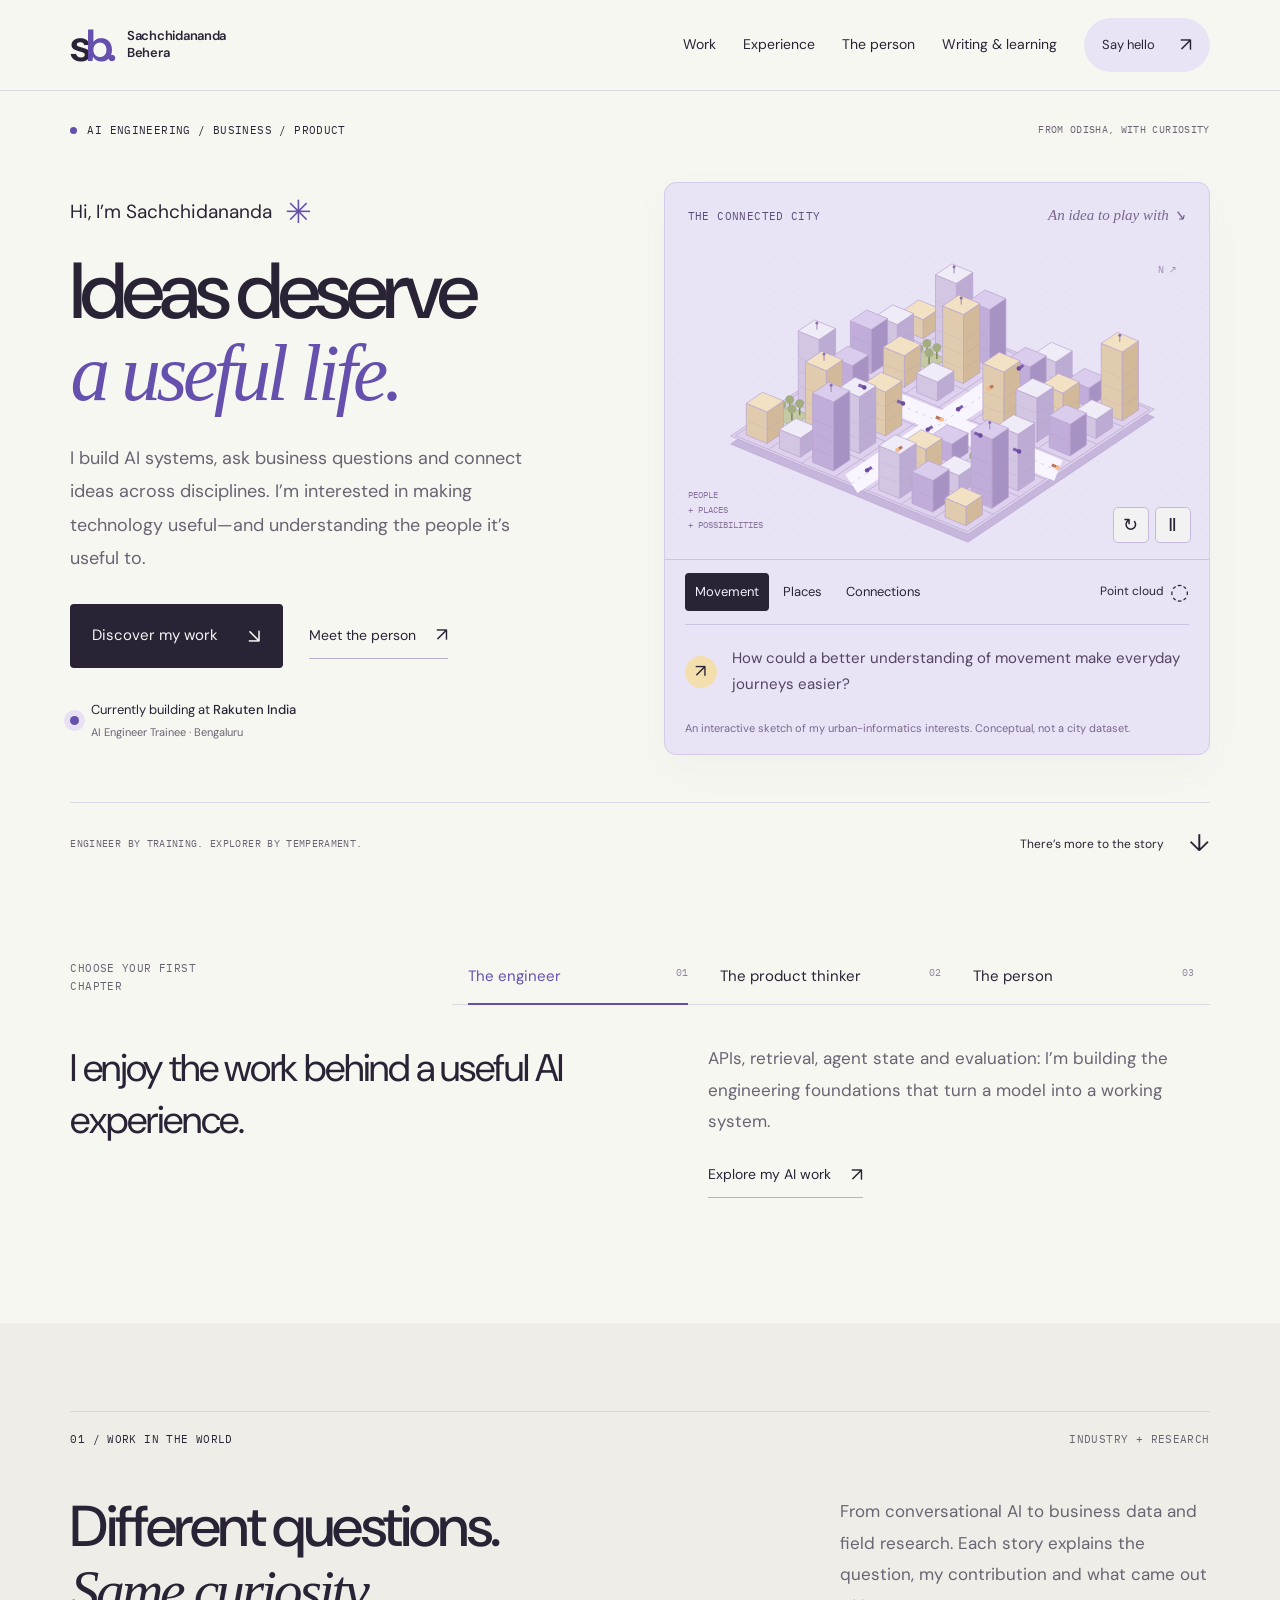
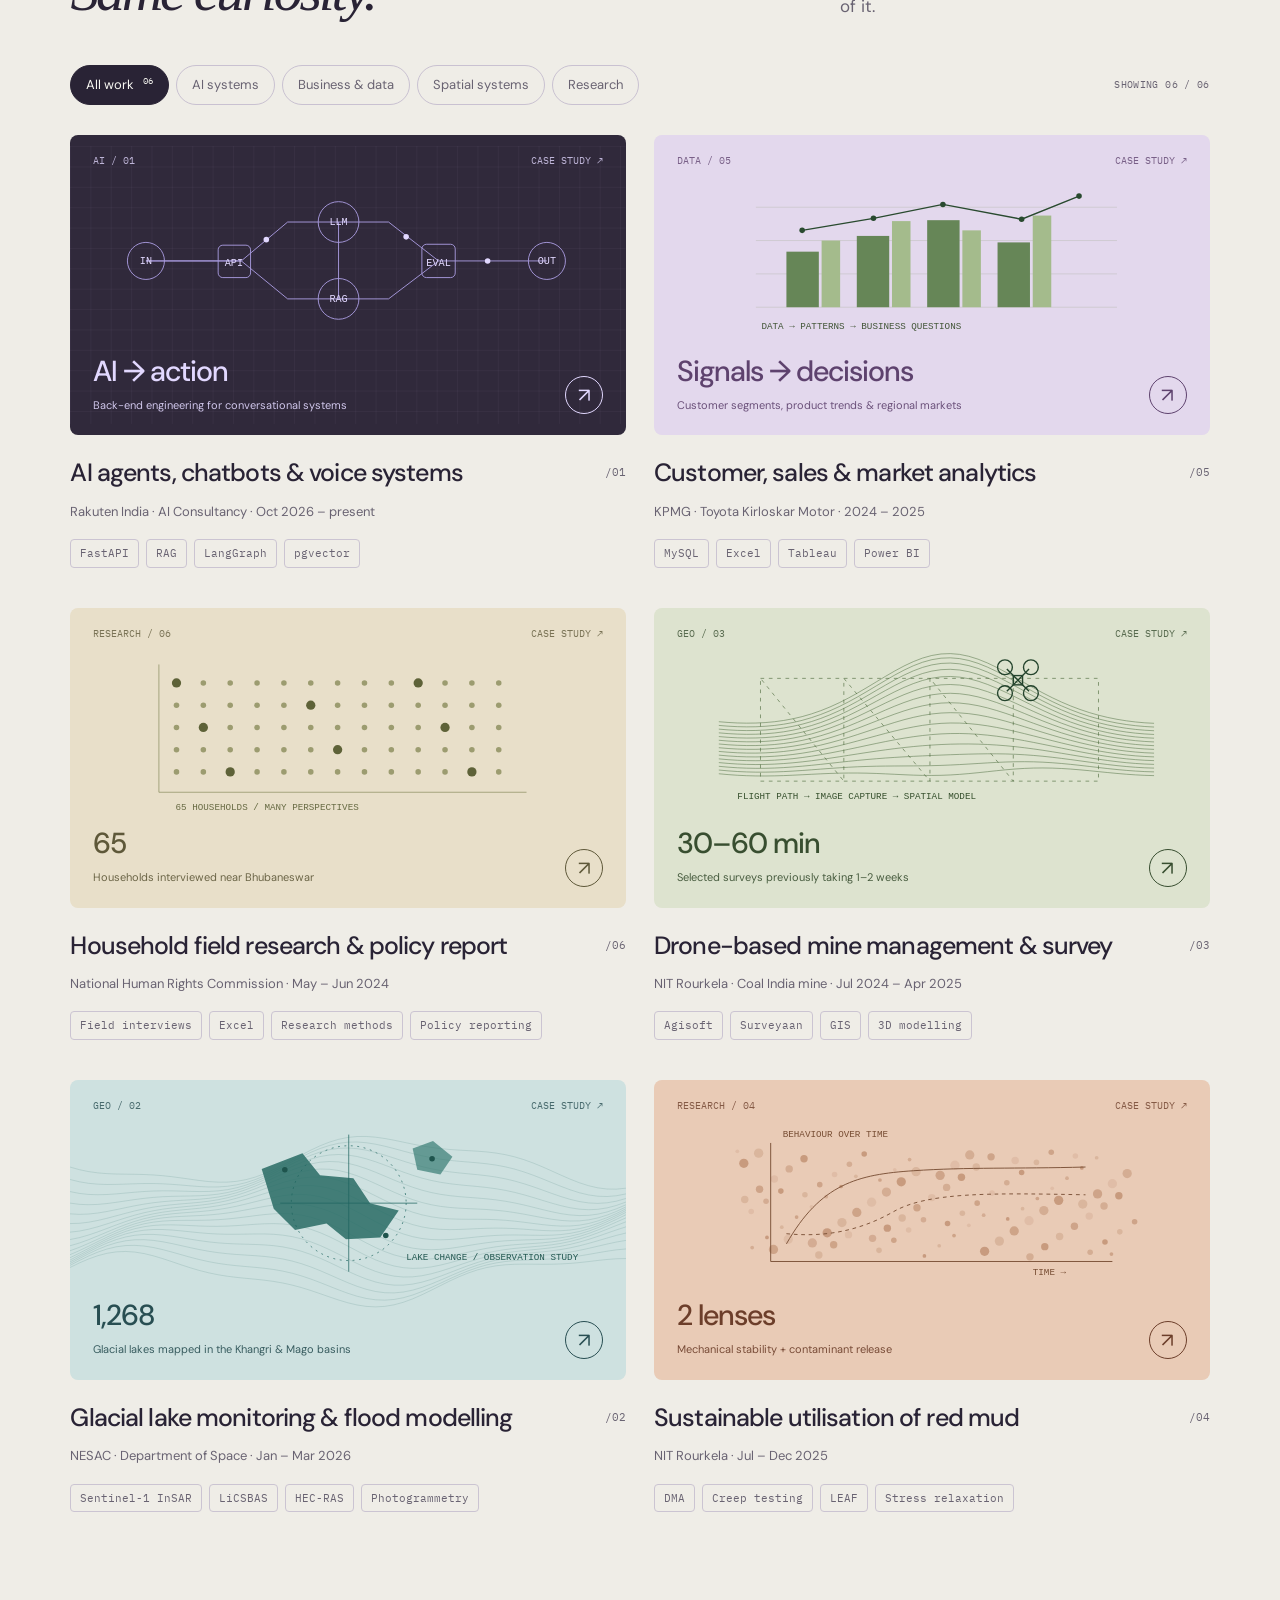
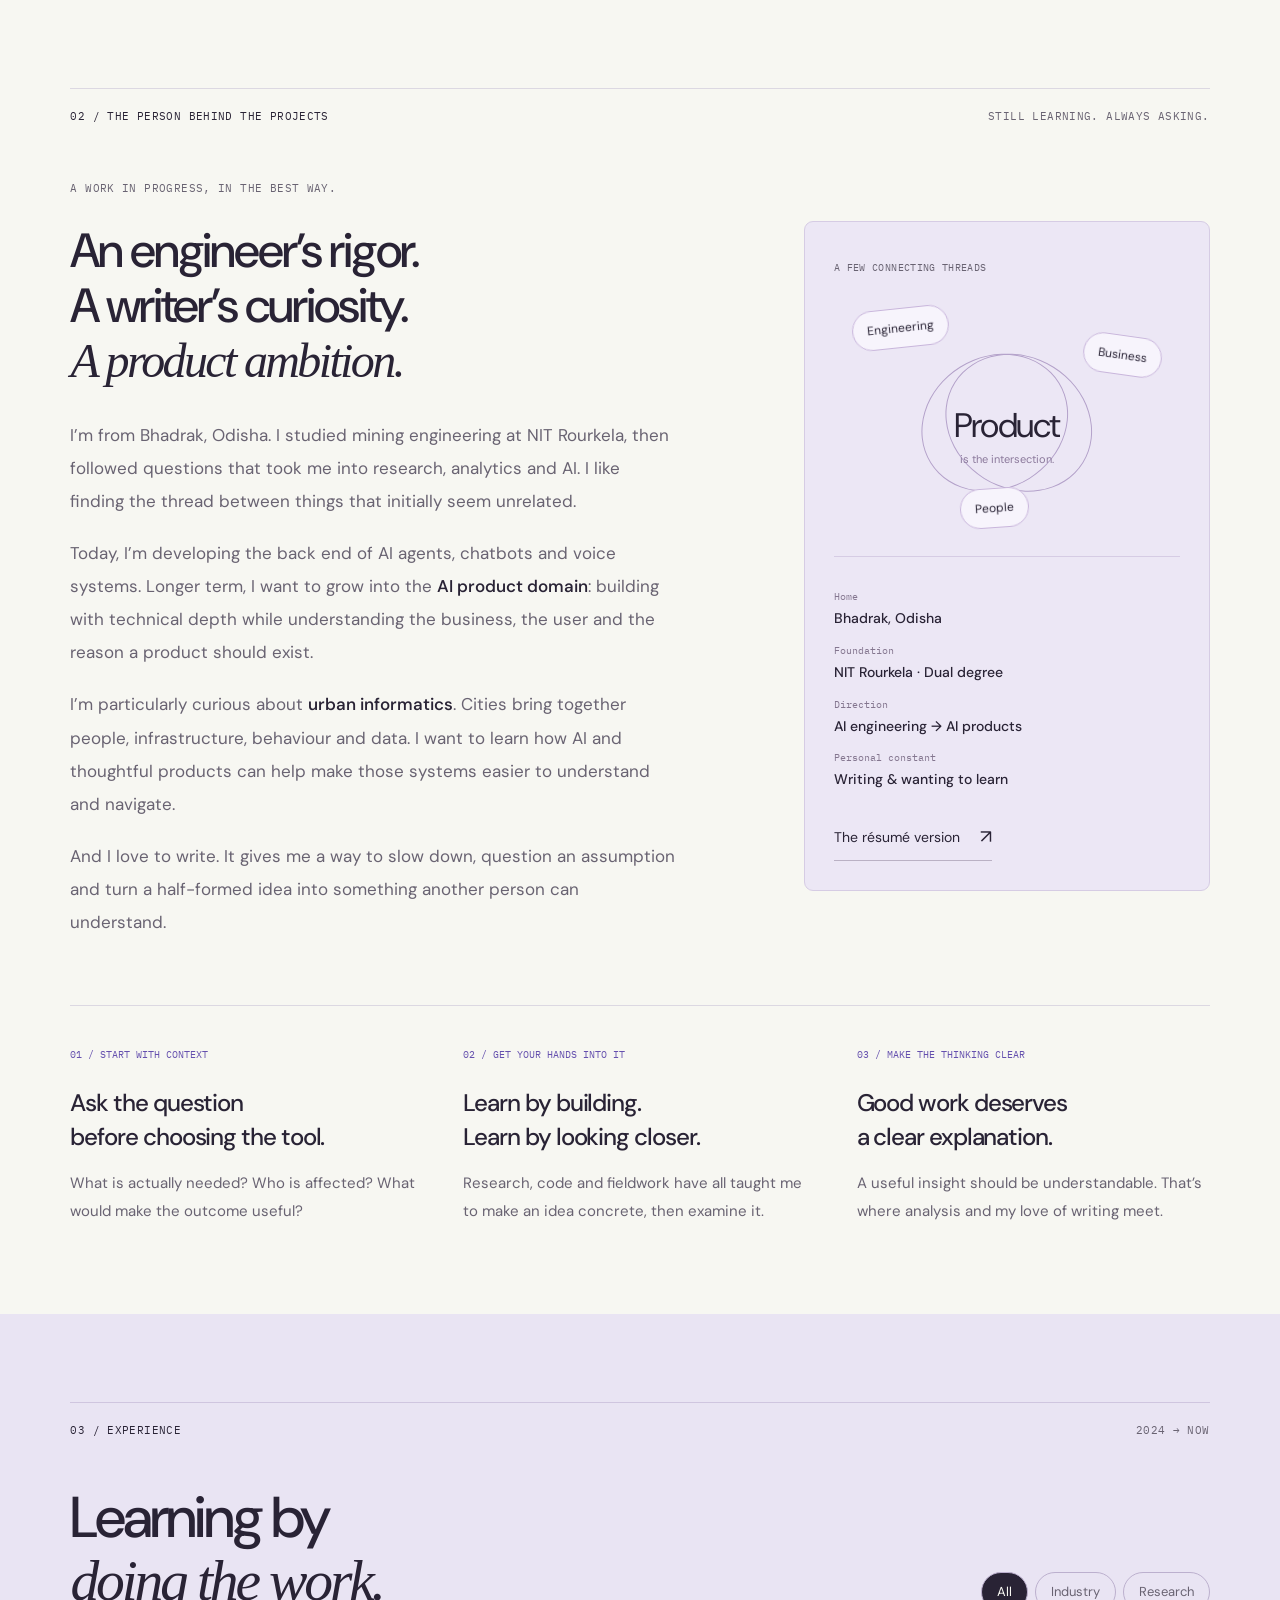
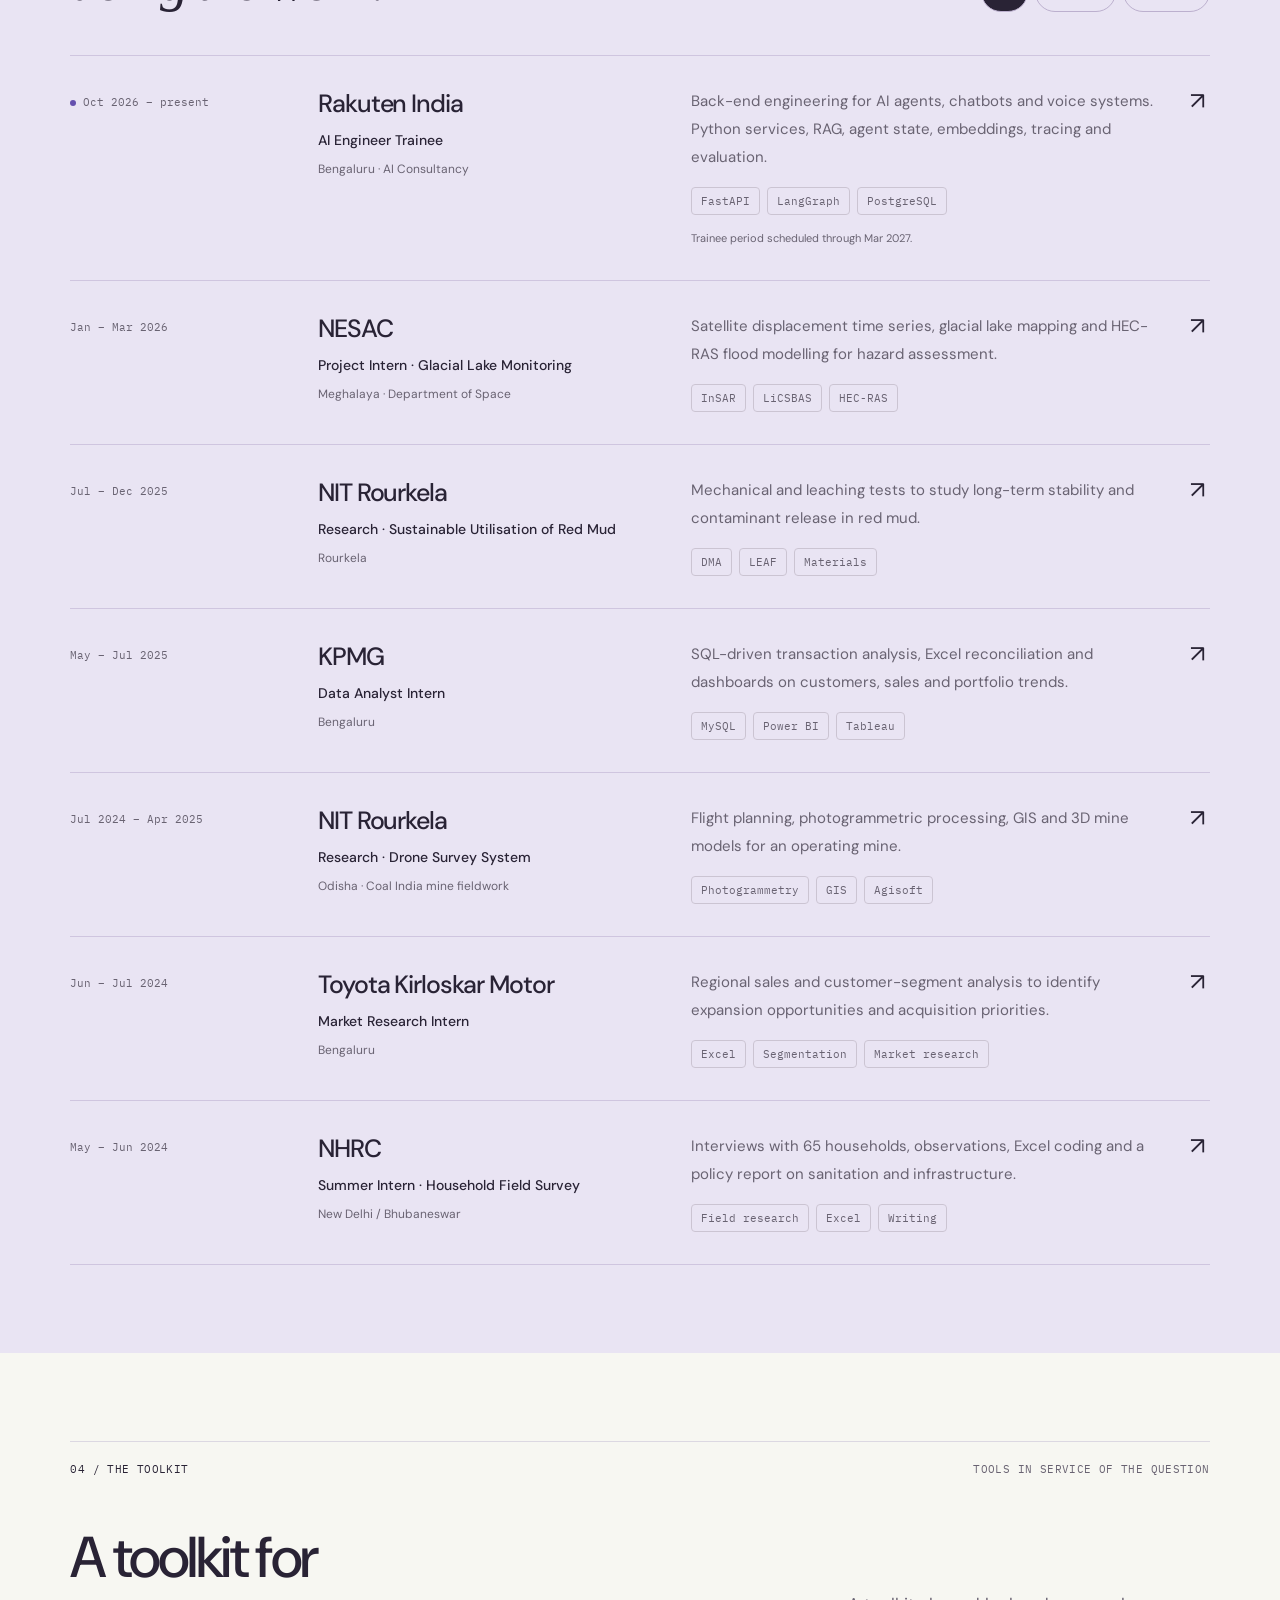
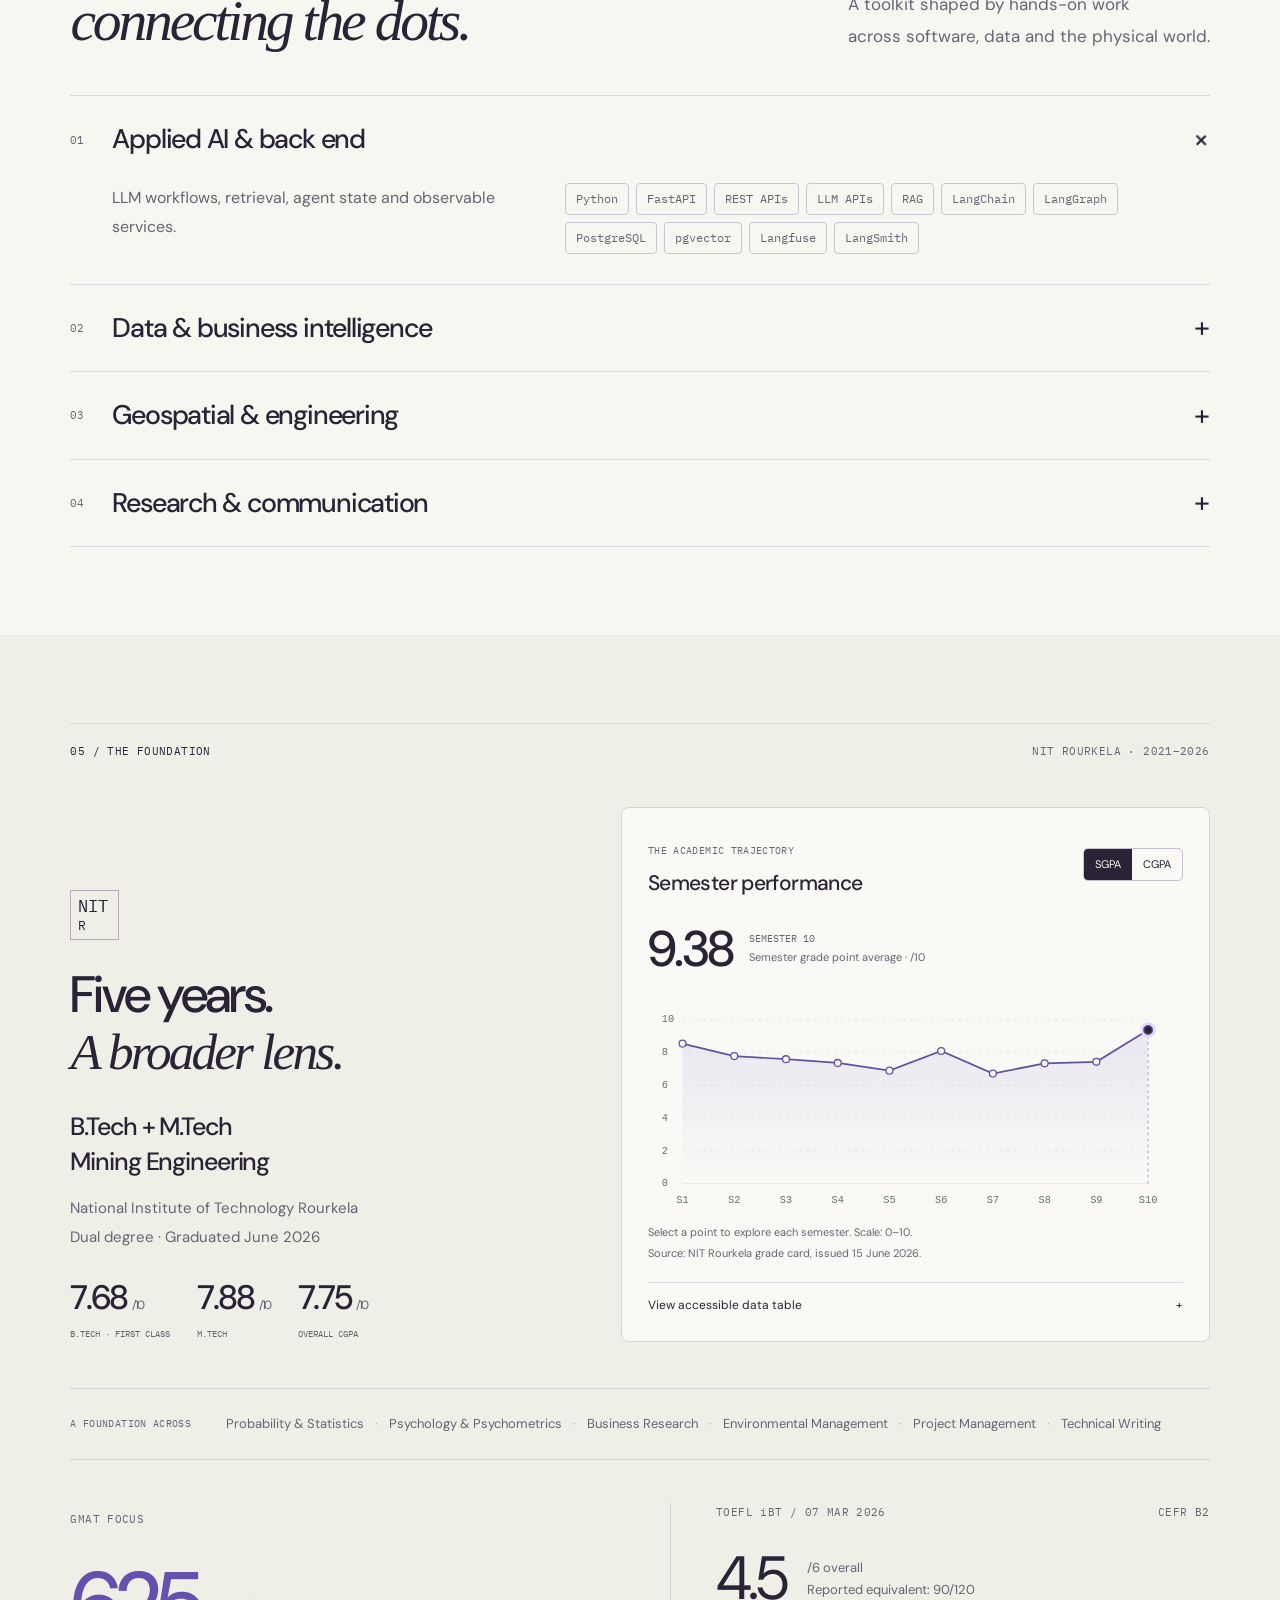
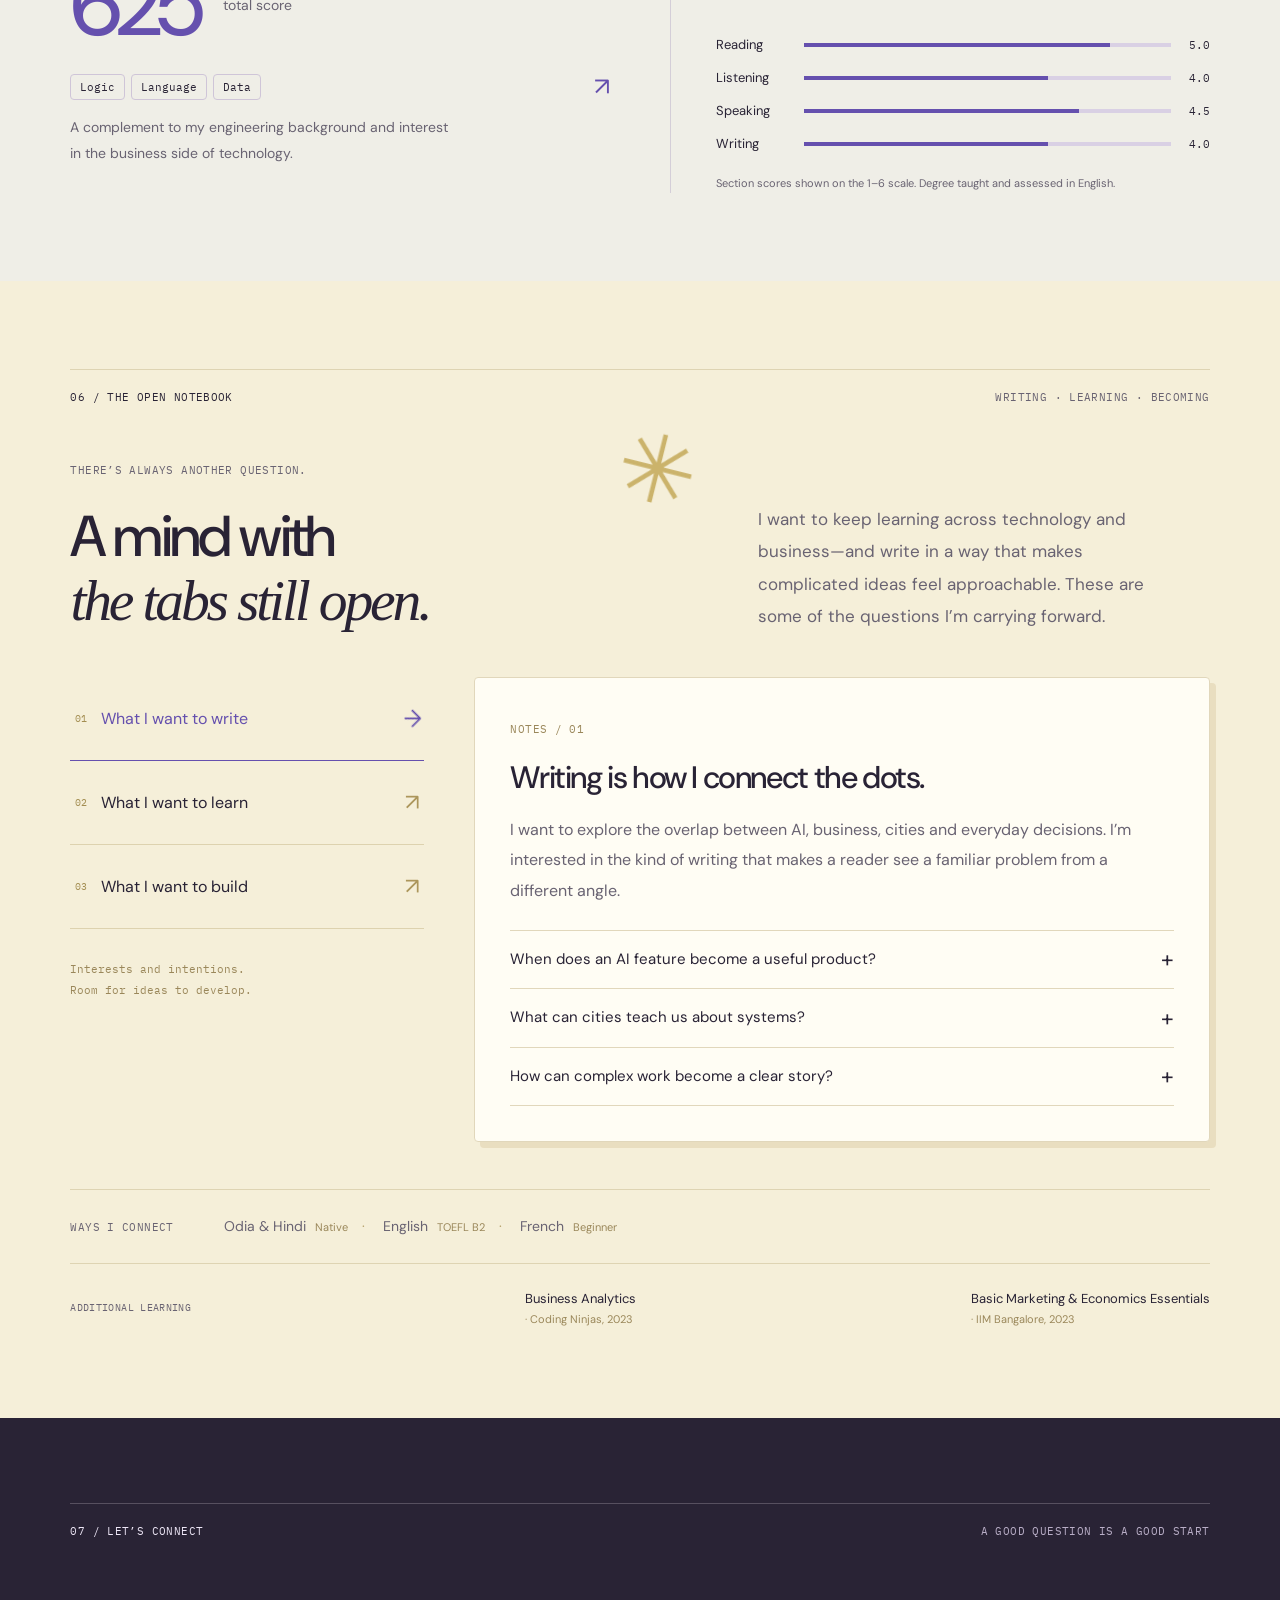
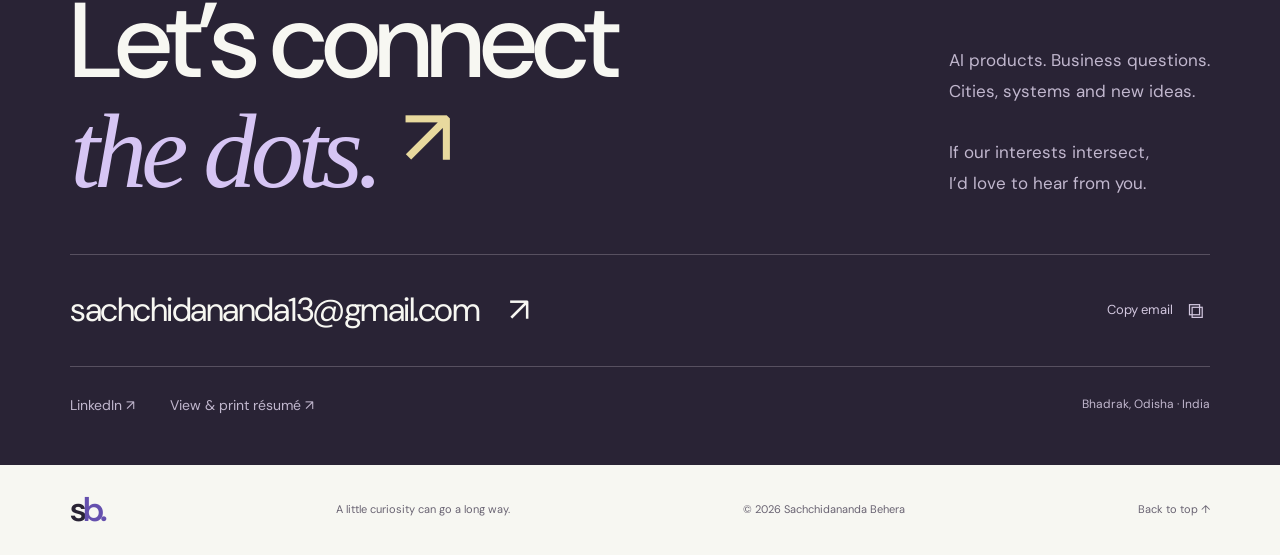
==== commit 23f02079: "Update portfolio links for sachchi-sapiens" ====
--- a/index.html
+++ b/index.html
@@ -1,17 +1,17 @@
-<!doctype html><html lang="en"><head><meta charset="utf-8"><meta name="viewport" content="width=device-width,initial-scale=1"><title>Sachchidananda Behera — Building at the intersection</title><meta name="description" content="AI engineering, business thinking and a curious mind. Explore Sachchidananda Behera’s work, ideas, research and product ambitions."><meta name="theme-color" content="#f7f7f2"><meta property="og:title" content="Sachchidananda Behera — Building at the intersection"><meta property="og:description" content="A builder’s mind, a product mindset and a writer’s curiosity. AI engineering, business analytics and ideas for a more connected world."><meta property="og:type" content="website"><meta property="og:image" content="https://iamunknown2580.github.io/social.svg"><meta property="og:url" content="https://iamunknown2580.github.io/"><link rel="canonical" href="https://iamunknown2580.github.io/"><link rel="icon" href="favicon.svg"><link rel="stylesheet" href="styles.css"><script src="profile.js" defer></script><script src="app.js" defer></script><script src="city.js" defer></script></head><body>
-<a class="skip" href="#main">Skip to content</a><div class="scroll-progress" aria-hidden="true"></div>
-<header class="site-header"><a class="identity" href="#home" aria-label="Sachchidananda Behera, home"><span class="monogram">s<span>b.</span></span><span class="identity-name">Sachchidananda<br>Behera</span></a><nav aria-label="Main navigation"><a href="#work">Work</a><a href="#journey">Experience</a><a href="#about">The person</a><a href="#writing">Writing & learning</a><a href="#contact" class="nav-contact">Say hello <span>↗</span></a></nav><button class="menu-toggle" aria-expanded="false" aria-controls="mobile-nav" aria-label="Open navigation"><span></span><span></span></button></header>
-<nav id="mobile-nav" class="mobile-nav" aria-label="Mobile navigation" hidden><a href="#work">Selected work</a><a href="#journey">Experience</a><a href="#about">The person</a><a href="#writing">Writing & learning</a><a href="#education">Education</a><a href="#contact">Say hello ↗</a></nav>
-<main id="main"><section id="home" class="hero section-wrap"><div class="hero-top"><span class="eyebrow"><i class="status-dot"></i> AI ENGINEERING / BUSINESS / PRODUCT</span><span class="micro hero-location">FROM ODISHA, WITH CURIOSITY</span></div><div class="hero-grid"><div class="hero-copy"><p class="intro">Hi, I’m Sachchidananda <span class="hello-mark" aria-hidden="true">✳</span></p><h1>Ideas deserve<br><em>a useful life.</em></h1><p class="hero-description">I build AI systems, ask business questions and connect ideas across disciplines. I’m interested in making technology useful—and understanding the people it’s useful to.</p><div class="hero-actions"><a href="#work" class="button button-dark">Discover my work <span>↘</span></a><a class="text-link" href="#about">Meet the person <span>↗</span></a></div><div class="hero-current"><span class="current-dot"></span><div>Currently building at <strong>Rakuten India</strong><small>AI Engineer Trainee · Bengaluru</small></div></div></div>
-<div class="city-panel"><div class="city-heading"><span class="micro">THE CONNECTED CITY</span><span class="city-edition">An idea to play with ↘</span></div><div class="city-viewport"><canvas id="city-canvas" role="img" aria-label="Illustrative isometric city. Explore movement, places and connected systems using the controls below."></canvas><span class="city-stamp" aria-hidden="true">PEOPLE<br>+ PLACES<br>+ POSSIBILITIES</span><div class="city-view-tools"><button id="city-rotate" class="icon-button" aria-label="Rotate city view">↻</button><button id="city-pause" class="icon-button" aria-label="Pause city animation" aria-pressed="false">Ⅱ</button></div></div><div class="city-controls"><div class="city-layers" role="group" aria-label="Explore city layers"><button data-layer="mobility" class="active" aria-pressed="true">Movement</button><button data-layer="places" aria-pressed="false">Places</button><button data-layer="intelligence" aria-pressed="false">Connections</button></div><button id="city-points" class="point-button" aria-pressed="false">Point cloud <span>◌</span></button></div><div class="city-insight" aria-live="polite"><span class="insight-icon">↗</span><p id="city-insight">How could a better understanding of movement make everyday journeys easier?</p></div><p class="city-note">An interactive sketch of my urban-informatics interests. Conceptual, not a city dataset.</p></div></div>
-<div class="hero-footer"><span class="micro">ENGINEER BY TRAINING. EXPLORER BY TEMPERAMENT.</span><a href="#start" class="scroll-cue">There’s more to the story <span>↓</span></a></div></section>
-<section id="start" class="start section-wrap"><div class="start-top"><span class="micro">CHOOSE YOUR FIRST CHAPTER</span><div class="route-tabs" role="tablist" aria-label="Portfolio introduction"><button role="tab" id="route-engineer" data-route="engineer" aria-selected="true" aria-controls="route-panel">The engineer <span>01</span></button><button role="tab" id="route-product" data-route="product" aria-selected="false" aria-controls="route-panel" tabindex="-1">The product thinker <span>02</span></button><button role="tab" id="route-person" data-route="person" aria-selected="false" aria-controls="route-panel" tabindex="-1">The person <span>03</span></button></div></div><div id="route-panel" class="route-panel" role="tabpanel" aria-labelledby="route-engineer"><p id="route-statement">I enjoy the work behind a useful AI experience.</p><div><p id="route-description">APIs, retrieval, agent state and evaluation: I’m building the engineering foundations that turn a model into a working system.</p><a id="route-link" href="#project-agents" class="text-link">Explore my AI work <span>↗</span></a></div></div></section>
-<section id="work" class="work section-wrap"><div class="section-label"><span>01 / WORK IN THE WORLD</span><span>INDUSTRY + RESEARCH</span></div><div class="section-heading"><h2>Different questions.<br><em>Same curiosity.</em></h2><p>From conversational AI to business data and field research. Each story explains the question, my contribution and what came out of it.</p></div><div class="filter-bar"><div class="filters" role="group" aria-label="Filter projects"><button class="active" data-filter="all" aria-pressed="true">All work <sup>06</sup></button><button data-filter="ai" aria-pressed="false">AI systems</button><button data-filter="data" aria-pressed="false">Business & data</button><button data-filter="geo" aria-pressed="false">Spatial systems</button><button data-filter="research" aria-pressed="false">Research</button></div><span id="project-count" class="micro" aria-live="polite">SHOWING 06 / 06</span></div><div id="project-grid" class="project-grid"></div></section>
-<section id="about" class="about section-wrap"><div class="section-label"><span>02 / THE PERSON BEHIND THE PROJECTS</span><span>STILL LEARNING. ALWAYS ASKING.</span></div><div class="about-grid"><div><span class="micro">A WORK IN PROGRESS, IN THE BEST WAY.</span><h2>An engineer’s rigor.<br>A writer’s curiosity.<br><em>A product ambition.</em></h2><p>I’m from Bhadrak, Odisha. I studied mining engineering at NIT Rourkela, then followed questions that took me into research, analytics and AI. I like finding the thread between things that initially seem unrelated.</p><p>Today, I’m developing the back end of AI agents, chatbots and voice systems. Longer term, I want to grow into the <strong>AI product domain</strong>: building with technical depth while understanding the business, the user and the reason a product should exist.</p><p>I’m particularly curious about <strong>urban informatics</strong>. Cities bring together people, infrastructure, behaviour and data. I want to learn how AI and thoughtful products can help make those systems easier to understand and navigate.</p><p>And I love to write. It gives me a way to slow down, question an assumption and turn a half-formed idea into something another person can understand.</p></div><aside class="person-card"><span class="micro">A FEW CONNECTING THREADS</span><div class="person-diagram" aria-label="Engineering, business and human context meet in product"><span class="thread t1">Engineering</span><span class="thread t2">Business</span><span class="thread t3">People</span><span class="thread-core">Product<br><span>is the intersection.</span></span></div><div class="person-facts"><div><span>Home</span><strong>Bhadrak, Odisha</strong></div><div><span>Foundation</span><strong>NIT Rourkela · Dual degree</strong></div><div><span>Direction</span><strong>AI engineering → AI products</strong></div><div><span>Personal constant</span><strong>Writing & wanting to learn</strong></div></div><a class="text-link" href="resume.html" target="_blank">The résumé version <span>↗</span></a></aside></div><div class="principles"><article><span>01 / START WITH CONTEXT</span><h3>Ask the question<br>before choosing the tool.</h3><p>What is actually needed? Who is affected? What would make the outcome useful?</p></article><article><span>02 / GET YOUR HANDS INTO IT</span><h3>Learn by building.<br>Learn by looking closer.</h3><p>Research, code and fieldwork have all taught me to make an idea concrete, then examine it.</p></article><article><span>03 / MAKE THE THINKING CLEAR</span><h3>Good work deserves<br>a clear explanation.</h3><p>A useful insight should be understandable. That’s where analysis and my love of writing meet.</p></article></div></section>
+<!doctype html><html lang="en"><head><meta charset="utf-8"><meta name="viewport" content="width=device-width,initial-scale=1"><title>Sachchidananda Behera — Building at the intersection</title><meta name="description" content="AI engineering, business thinking and a curious mind. Explore Sachchidananda Behera’s work, ideas, research and product ambitions."><meta name="theme-color" content="#f7f7f2"><meta property="og:title" content="Sachchidananda Behera — Building at the intersection"><meta property="og:description" content="A builder’s mind, a product mindset and a writer’s curiosity. AI engineering, business analytics and ideas for a more connected world."><meta property="og:type" content="website"><meta property="og:image" content="https://sachchi-sapiens.github.io/social.svg"><meta property="og:url" content="https://sachchi-sapiens.github.io/"><link rel="canonical" href="https://sachchi-sapiens.github.io/"><link rel="icon" href="favicon.svg"><link rel="stylesheet" href="styles.css"><script src="profile.js" defer></script><script src="app.js" defer></script><script src="city.js" defer></script></head><body>
+<a class="skip" href="#main">Skip to content</a><div class="scroll-progress" aria-hidden="true"></div>
+<header class="site-header"><a class="identity" href="#home" aria-label="Sachchidananda Behera, home"><span class="monogram">s<span>b.</span></span><span class="identity-name">Sachchidananda<br>Behera</span></a><nav aria-label="Main navigation"><a href="#work">Work</a><a href="#journey">Experience</a><a href="#about">The person</a><a href="#writing">Writing & learning</a><a href="#contact" class="nav-contact">Say hello <span>↗</span></a></nav><button class="menu-toggle" aria-expanded="false" aria-controls="mobile-nav" aria-label="Open navigation"><span></span><span></span></button></header>
+<nav id="mobile-nav" class="mobile-nav" aria-label="Mobile navigation" hidden><a href="#work">Selected work</a><a href="#journey">Experience</a><a href="#about">The person</a><a href="#writing">Writing & learning</a><a href="#education">Education</a><a href="#contact">Say hello ↗</a></nav>
+<main id="main"><section id="home" class="hero section-wrap"><div class="hero-top"><span class="eyebrow"><i class="status-dot"></i> AI ENGINEERING / BUSINESS / PRODUCT</span><span class="micro hero-location">FROM ODISHA, WITH CURIOSITY</span></div><div class="hero-grid"><div class="hero-copy"><p class="intro">Hi, I’m Sachchidananda <span class="hello-mark" aria-hidden="true">✳</span></p><h1>Ideas deserve<br><em>a useful life.</em></h1><p class="hero-description">I build AI systems, ask business questions and connect ideas across disciplines. I’m interested in making technology useful—and understanding the people it’s useful to.</p><div class="hero-actions"><a href="#work" class="button button-dark">Discover my work <span>↘</span></a><a class="text-link" href="#about">Meet the person <span>↗</span></a></div><div class="hero-current"><span class="current-dot"></span><div>Currently building at <strong>Rakuten India</strong><small>AI Engineer Trainee · Bengaluru</small></div></div></div>
+<div class="city-panel"><div class="city-heading"><span class="micro">THE CONNECTED CITY</span><span class="city-edition">An idea to play with ↘</span></div><div class="city-viewport"><canvas id="city-canvas" role="img" aria-label="Illustrative isometric city. Explore movement, places and connected systems using the controls below."></canvas><span class="city-stamp" aria-hidden="true">PEOPLE<br>+ PLACES<br>+ POSSIBILITIES</span><div class="city-view-tools"><button id="city-rotate" class="icon-button" aria-label="Rotate city view">↻</button><button id="city-pause" class="icon-button" aria-label="Pause city animation" aria-pressed="false">Ⅱ</button></div></div><div class="city-controls"><div class="city-layers" role="group" aria-label="Explore city layers"><button data-layer="mobility" class="active" aria-pressed="true">Movement</button><button data-layer="places" aria-pressed="false">Places</button><button data-layer="intelligence" aria-pressed="false">Connections</button></div><button id="city-points" class="point-button" aria-pressed="false">Point cloud <span>◌</span></button></div><div class="city-insight" aria-live="polite"><span class="insight-icon">↗</span><p id="city-insight">How could a better understanding of movement make everyday journeys easier?</p></div><p class="city-note">An interactive sketch of my urban-informatics interests. Conceptual, not a city dataset.</p></div></div>
+<div class="hero-footer"><span class="micro">ENGINEER BY TRAINING. EXPLORER BY TEMPERAMENT.</span><a href="#start" class="scroll-cue">There’s more to the story <span>↓</span></a></div></section>
+<section id="start" class="start section-wrap"><div class="start-top"><span class="micro">CHOOSE YOUR FIRST CHAPTER</span><div class="route-tabs" role="tablist" aria-label="Portfolio introduction"><button role="tab" id="route-engineer" data-route="engineer" aria-selected="true" aria-controls="route-panel">The engineer <span>01</span></button><button role="tab" id="route-product" data-route="product" aria-selected="false" aria-controls="route-panel" tabindex="-1">The product thinker <span>02</span></button><button role="tab" id="route-person" data-route="person" aria-selected="false" aria-controls="route-panel" tabindex="-1">The person <span>03</span></button></div></div><div id="route-panel" class="route-panel" role="tabpanel" aria-labelledby="route-engineer"><p id="route-statement">I enjoy the work behind a useful AI experience.</p><div><p id="route-description">APIs, retrieval, agent state and evaluation: I’m building the engineering foundations that turn a model into a working system.</p><a id="route-link" href="#project-agents" class="text-link">Explore my AI work <span>↗</span></a></div></div></section>
+<section id="work" class="work section-wrap"><div class="section-label"><span>01 / WORK IN THE WORLD</span><span>INDUSTRY + RESEARCH</span></div><div class="section-heading"><h2>Different questions.<br><em>Same curiosity.</em></h2><p>From conversational AI to business data and field research. Each story explains the question, my contribution and what came out of it.</p></div><div class="filter-bar"><div class="filters" role="group" aria-label="Filter projects"><button class="active" data-filter="all" aria-pressed="true">All work <sup>06</sup></button><button data-filter="ai" aria-pressed="false">AI systems</button><button data-filter="data" aria-pressed="false">Business & data</button><button data-filter="geo" aria-pressed="false">Spatial systems</button><button data-filter="research" aria-pressed="false">Research</button></div><span id="project-count" class="micro" aria-live="polite">SHOWING 06 / 06</span></div><div id="project-grid" class="project-grid"></div></section>
+<section id="about" class="about section-wrap"><div class="section-label"><span>02 / THE PERSON BEHIND THE PROJECTS</span><span>STILL LEARNING. ALWAYS ASKING.</span></div><div class="about-grid"><div><span class="micro">A WORK IN PROGRESS, IN THE BEST WAY.</span><h2>An engineer’s rigor.<br>A writer’s curiosity.<br><em>A product ambition.</em></h2><p>I’m from Bhadrak, Odisha. I studied mining engineering at NIT Rourkela, then followed questions that took me into research, analytics and AI. I like finding the thread between things that initially seem unrelated.</p><p>Today, I’m developing the back end of AI agents, chatbots and voice systems. Longer term, I want to grow into the <strong>AI product domain</strong>: building with technical depth while understanding the business, the user and the reason a product should exist.</p><p>I’m particularly curious about <strong>urban informatics</strong>. Cities bring together people, infrastructure, behaviour and data. I want to learn how AI and thoughtful products can help make those systems easier to understand and navigate.</p><p>And I love to write. It gives me a way to slow down, question an assumption and turn a half-formed idea into something another person can understand.</p></div><aside class="person-card"><span class="micro">A FEW CONNECTING THREADS</span><div class="person-diagram" aria-label="Engineering, business and human context meet in product"><span class="thread t1">Engineering</span><span class="thread t2">Business</span><span class="thread t3">People</span><span class="thread-core">Product<br><span>is the intersection.</span></span></div><div class="person-facts"><div><span>Home</span><strong>Bhadrak, Odisha</strong></div><div><span>Foundation</span><strong>NIT Rourkela · Dual degree</strong></div><div><span>Direction</span><strong>AI engineering → AI products</strong></div><div><span>Personal constant</span><strong>Writing & wanting to learn</strong></div></div><a class="text-link" href="resume.html" target="_blank">The résumé version <span>↗</span></a></aside></div><div class="principles"><article><span>01 / START WITH CONTEXT</span><h3>Ask the question<br>before choosing the tool.</h3><p>What is actually needed? Who is affected? What would make the outcome useful?</p></article><article><span>02 / GET YOUR HANDS INTO IT</span><h3>Learn by building.<br>Learn by looking closer.</h3><p>Research, code and fieldwork have all taught me to make an idea concrete, then examine it.</p></article><article><span>03 / MAKE THE THINKING CLEAR</span><h3>Good work deserves<br>a clear explanation.</h3><p>A useful insight should be understandable. That’s where analysis and my love of writing meet.</p></article></div></section>
 <section id="journey" class="journey section-wrap"><div class="section-label"><span>03 / EXPERIENCE</span><span>2024 → NOW</span></div><div class="section-heading"><h2>Learning by<br><em>doing the work.</em></h2><div class="filters small" role="group" aria-label="Filter experience"><button class="active" data-experience="all" aria-pressed="true">All</button><button data-experience="industry" aria-pressed="false">Industry</button><button data-experience="research" aria-pressed="false">Research</button></div></div><div id="experience-list" class="experience-list" aria-live="polite"></div></section>
 <section id="toolkit" class="toolkit section-wrap"><div class="section-label"><span>04 / THE TOOLKIT</span><span>TOOLS IN SERVICE OF THE QUESTION</span></div><div class="section-heading"><h2>A toolkit for<br><em>connecting the dots.</em></h2><p>A toolkit shaped by hands-on work<br>across software, data and the physical world.</p></div><div class="toolkit-list"><details open><summary><span class="tool-number">01</span><h3>Applied AI & back end</h3><span class="detail-plus">+</span></summary><div class="skill-content"><p>LLM workflows, retrieval, agent state and observable services.</p><div class="tags"><span>Python</span><span>FastAPI</span><span>REST APIs</span><span>LLM APIs</span><span>RAG</span><span>LangChain</span><span>LangGraph</span><span>PostgreSQL</span><span>pgvector</span><span>Langfuse</span><span>LangSmith</span></div></div></details><details><summary><span class="tool-number">02</span><h3>Data & business intelligence</h3><span class="detail-plus">+</span></summary><div class="skill-content"><p>From querying and cleaning to segmentation, trends and decision-ready reporting.</p><div class="tags"><span>SQL / MySQL</span><span>Pandas</span><span>NumPy</span><span>Excel</span><span>Tableau</span><span>Power BI</span><span>Customer segmentation</span><span>Trend analysis</span></div></div></details><details><summary><span class="tool-number">03</span><h3>Geospatial & engineering</h3><span class="detail-plus">+</span></summary><div class="skill-content"><p>Earth observation, photogrammetry, hydrodynamic modelling and spatial analysis.</p><div class="tags"><span>InSAR</span><span>LiCSAR</span><span>LiCSBAS</span><span>GIS</span><span>Agisoft</span><span>Surveyaan</span><span>HEC-RAS</span><span>AutoCAD</span><span>MATLAB</span><span>C</span></div></div></details><details><summary><span class="tool-number">04</span><h3>Research & communication</h3><span class="detail-plus">+</span></summary><div class="skill-content"><p>Choose a method, question the evidence and communicate the finding clearly.</p><div class="tags"><span>Field & household surveys</span><span>Time-series analysis</span><span>DMA</span><span>Creep testing</span><span>Stress relaxation</span><span>LEAF leaching</span><span>Technical reporting</span></div></div></details></div></section>
 <section id="education" class="education section-wrap"><div class="section-label"><span>05 / THE FOUNDATION</span><span>NIT ROURKELA · 2021–2026</span></div><div class="education-grid"><div class="education-copy"><span class="school-mark">NIT<span>R</span></span><h2>Five years.<br><em>A broader lens.</em></h2><h3>B.Tech + M.Tech<br>Mining Engineering</h3><p>National Institute of Technology Rourkela<br>Dual degree · Graduated June 2026</p><div class="degree-scores"><div><strong>7.68<span>/10</span></strong><span class="micro">B.TECH · FIRST CLASS</span></div><div><strong>7.88<span>/10</span></strong><span class="micro">M.TECH</span></div><div><strong>7.75<span>/10</span></strong><span class="micro">OVERALL CGPA</span></div></div></div><div class="academic-chart"><div class="chart-top"><div><span class="micro">THE ACADEMIC TRAJECTORY</span><h3 id="chart-title">Semester performance</h3></div><div class="segmented" role="group" aria-label="Academic chart series"><button class="active" data-chart="sgpa" aria-pressed="true">SGPA</button><button data-chart="cgpa" aria-pressed="false">CGPA</button></div></div><div class="chart-focus"><strong id="grade-value">9.38</strong><div><span id="grade-semester">SEMESTER 10</span><span id="grade-description">Semester grade point average · /10</span></div></div><div class="graph-wrap"><svg id="grade-chart" viewBox="0 0 620 250" role="group" aria-label="Semester grade point averages across ten semesters"></svg></div><p class="chart-note">Select a point to explore each semester. Scale: 0–10.<br>Source: NIT Rourkela grade card, issued 15 June 2026.</p><details class="grade-data"><summary>View accessible data table <span>+</span></summary><table><caption>Grades on a 10-point scale</caption><thead><tr><th>Semester</th><th>SGPA</th><th>CGPA</th></tr></thead><tbody id="grade-table"></tbody></table></details></div></div><div class="coursework"><span class="micro">A FOUNDATION ACROSS</span><p>Probability & Statistics <span>·</span> Psychology & Psychometrics <span>·</span> Business Research <span>·</span> Environmental Management <span>·</span> Project Management <span>·</span> Technical Writing</p></div><div class="credentials"><article class="gmat-block"><span class="micro">GMAT FOCUS</span><div class="gmat-number">625<span>total score</span></div><div class="gmat-motif" aria-hidden="true"><span>Logic</span><span>Language</span><span>Data</span><i>↗</i></div><p>A complement to my engineering background and interest in the business side of technology.</p></article><article class="toefl-block"><div class="toefl-heading"><span class="micro">TOEFL iBT / 07 MAR 2026</span><span class="micro">CEFR B2</span></div><div class="credential-value">4.5<span>/6 overall<br>Reported equivalent: 90/120</span></div><div class="language-bars" aria-label="TOEFL section scores out of six"><div><span>Reading</span><span class="language-track"><i style="width:83.333%"></i></span><b>5.0</b></div><div><span>Listening</span><span class="language-track"><i style="width:66.667%"></i></span><b>4.0</b></div><div><span>Speaking</span><span class="language-track"><i style="width:75%"></i></span><b>4.5</b></div><div><span>Writing</span><span class="language-track"><i style="width:66.667%"></i></span><b>4.0</b></div></div><p class="small-note">Section scores shown on the 1–6 scale. Degree taught and assessed in English.</p></article></div></section>
-
-<section id="writing" class="writing section-wrap"><div class="section-label"><span>06 / THE OPEN NOTEBOOK</span><span>WRITING · LEARNING · BECOMING</span></div><div class="notebook-header"><div><span class="micro">THERE’S ALWAYS ANOTHER QUESTION.</span><h2>A mind with<br><em>the tabs still open.</em></h2></div><p>I want to keep learning across technology and business—and write in a way that makes complicated ideas feel approachable. These are some of the questions I’m carrying forward.</p><span class="notebook-doodle" aria-hidden="true">✳</span></div><div class="notebook-grid"><div class="notebook-index"><button class="active" data-notebook="writing" aria-pressed="true"><span>01</span> What I want to write <b>↗</b></button><button data-notebook="learning" aria-pressed="false"><span>02</span> What I want to learn <b>↗</b></button><button data-notebook="direction" aria-pressed="false"><span>03</span> What I want to build <b>↗</b></button><p>Interests and intentions.<br>Room for ideas to develop.</p></div><div id="notebook-content" class="notebook-page" aria-live="polite"><span class="micro">NOTES / 01</span><h3>Writing is how I connect the dots.</h3><p>I want to explore the overlap between AI, business, cities and everyday decisions. I’m interested in the kind of writing that makes a reader see a familiar problem from a different angle.</p><div class="notebook-topics"><details><summary>When does an AI feature become a useful product? <span>+</span></summary><p>I want to write about the distance between a model that works and a product that helps: the user’s context, the workflow around it, and the judgement needed to decide what good looks like.</p></details><details><summary>What can cities teach us about systems? <span>+</span></summary><p>Movement, infrastructure and human behaviour are connected. Urban informatics interests me as a way to ask better questions about how those connections shape daily life.</p></details><details><summary>How can complex work become a clear story? <span>+</span></summary><p>A chart or a model is only part of the explanation. I want to get better at showing the reasoning, uncertainty and human meaning behind a technical result.</p></details></div></div></div><div class="languages"><span class="micro">WAYS I CONNECT</span><p>Odia & Hindi <small>Native</small><span>·</span> English <small>TOEFL B2</small><span>·</span> French <small>Beginner</small></p></div><div class="training"><span class="micro">ADDITIONAL LEARNING</span><p>Business Analytics <span>· Coding Ninjas, 2023</span></p><p>Basic Marketing & Economics Essentials <span>· IIM Bangalore, 2023</span></p></div></section>
+
+<section id="writing" class="writing section-wrap"><div class="section-label"><span>06 / THE OPEN NOTEBOOK</span><span>WRITING · LEARNING · BECOMING</span></div><div class="notebook-header"><div><span class="micro">THERE’S ALWAYS ANOTHER QUESTION.</span><h2>A mind with<br><em>the tabs still open.</em></h2></div><p>I want to keep learning across technology and business—and write in a way that makes complicated ideas feel approachable. These are some of the questions I’m carrying forward.</p><span class="notebook-doodle" aria-hidden="true">✳</span></div><div class="notebook-grid"><div class="notebook-index"><button class="active" data-notebook="writing" aria-pressed="true"><span>01</span> What I want to write <b>↗</b></button><button data-notebook="learning" aria-pressed="false"><span>02</span> What I want to learn <b>↗</b></button><button data-notebook="direction" aria-pressed="false"><span>03</span> What I want to build <b>↗</b></button><p>Interests and intentions.<br>Room for ideas to develop.</p></div><div id="notebook-content" class="notebook-page" aria-live="polite"><span class="micro">NOTES / 01</span><h3>Writing is how I connect the dots.</h3><p>I want to explore the overlap between AI, business, cities and everyday decisions. I’m interested in the kind of writing that makes a reader see a familiar problem from a different angle.</p><div class="notebook-topics"><details><summary>When does an AI feature become a useful product? <span>+</span></summary><p>I want to write about the distance between a model that works and a product that helps: the user’s context, the workflow around it, and the judgement needed to decide what good looks like.</p></details><details><summary>What can cities teach us about systems? <span>+</span></summary><p>Movement, infrastructure and human behaviour are connected. Urban informatics interests me as a way to ask better questions about how those connections shape daily life.</p></details><details><summary>How can complex work become a clear story? <span>+</span></summary><p>A chart or a model is only part of the explanation. I want to get better at showing the reasoning, uncertainty and human meaning behind a technical result.</p></details></div></div></div><div class="languages"><span class="micro">WAYS I CONNECT</span><p>Odia & Hindi <small>Native</small><span>·</span> English <small>TOEFL B2</small><span>·</span> French <small>Beginner</small></p></div><div class="training"><span class="micro">ADDITIONAL LEARNING</span><p>Business Analytics <span>· Coding Ninjas, 2023</span></p><p>Basic Marketing & Economics Essentials <span>· IIM Bangalore, 2023</span></p></div></section>
 <section id="contact" class="contact section-wrap"><div class="section-label"><span>07 / LET’S CONNECT</span><span>A GOOD QUESTION IS A GOOD START</span></div><div class="contact-top"><h2>Let’s connect<br><em>the dots.</em><span class="contact-arrow">↗</span></h2><p>AI products. Business questions.<br>Cities, systems and new ideas.<br><br>If our interests intersect,<br>I’d love to hear from you.</p></div><div class="contact-links"><a class="contact-email" href="mailto:sachchidananda13@gmail.com">sachchidananda13@gmail.com <span>↗</span></a><button id="copy-email" class="copy-button" aria-label="Copy email address">Copy email <span>⧉</span></button></div><div class="contact-secondary"><a href="https://www.linkedin.com/in/sachchidananda-behera" target="_blank" rel="noopener noreferrer">LinkedIn ↗</a><a href="resume.html" target="_blank">View & print résumé ↗</a><span>Bhadrak, Odisha · India</span></div></section>
 </main><footer class="site-footer section-wrap"><a class="monogram" href="#home" aria-label="Back to top">s<span>b.</span></a><span>A little curiosity can go a long way.</span><span>© 2026 Sachchidananda Behera</span><a href="#home" class="back-top">Back to top ↑</a></footer><div id="toast" class="toast" role="status" aria-live="polite"></div><dialog id="project-dialog" aria-labelledby="dialog-title"><div class="dialog-shell"><header class="dialog-header"><span id="dialog-kicker" class="micro"></span><button id="dialog-close" class="close-button" aria-label="Close case study">Close <span>×</span></button></header><div id="dialog-body"></div></div></dialog><noscript><div class="noscript">For the complete background, <a href="resume.html">read my résumé</a>. Enable JavaScript to explore the interactive city, project stories and charts.</div></noscript></body></html>
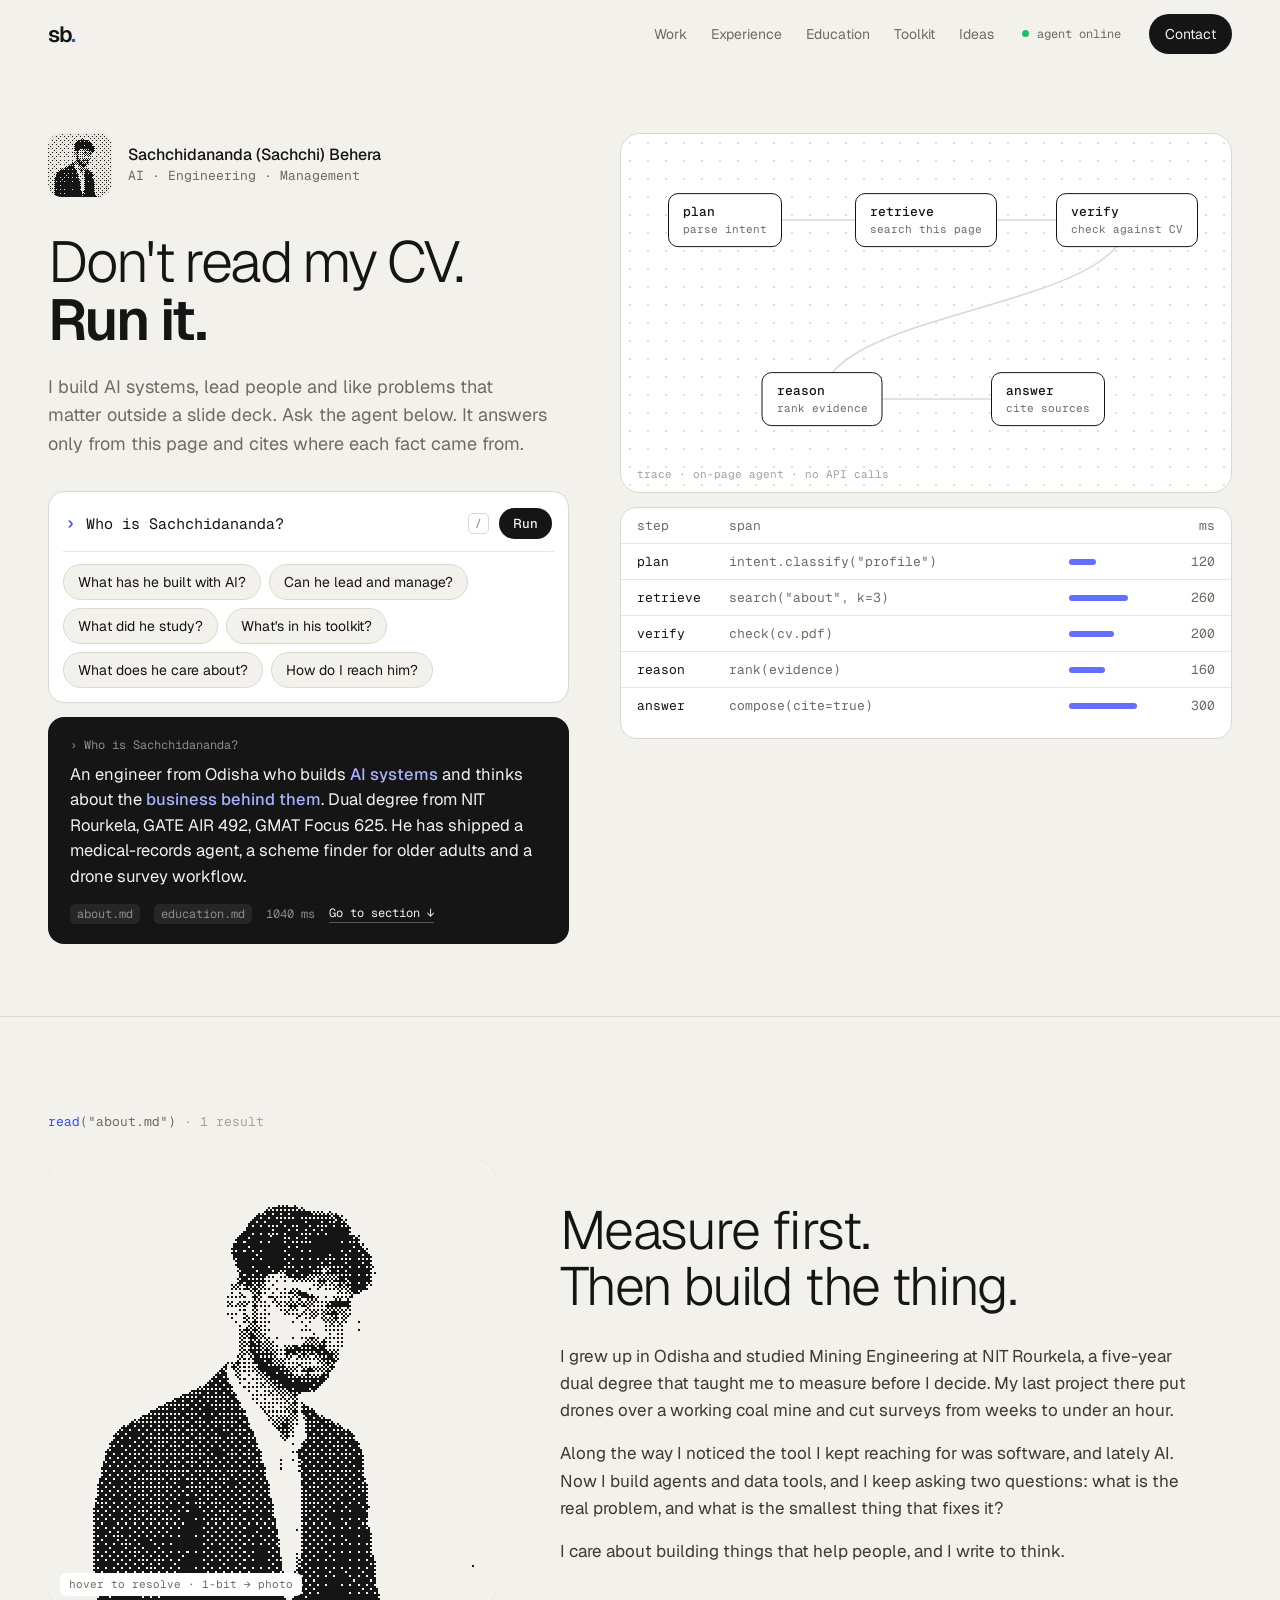
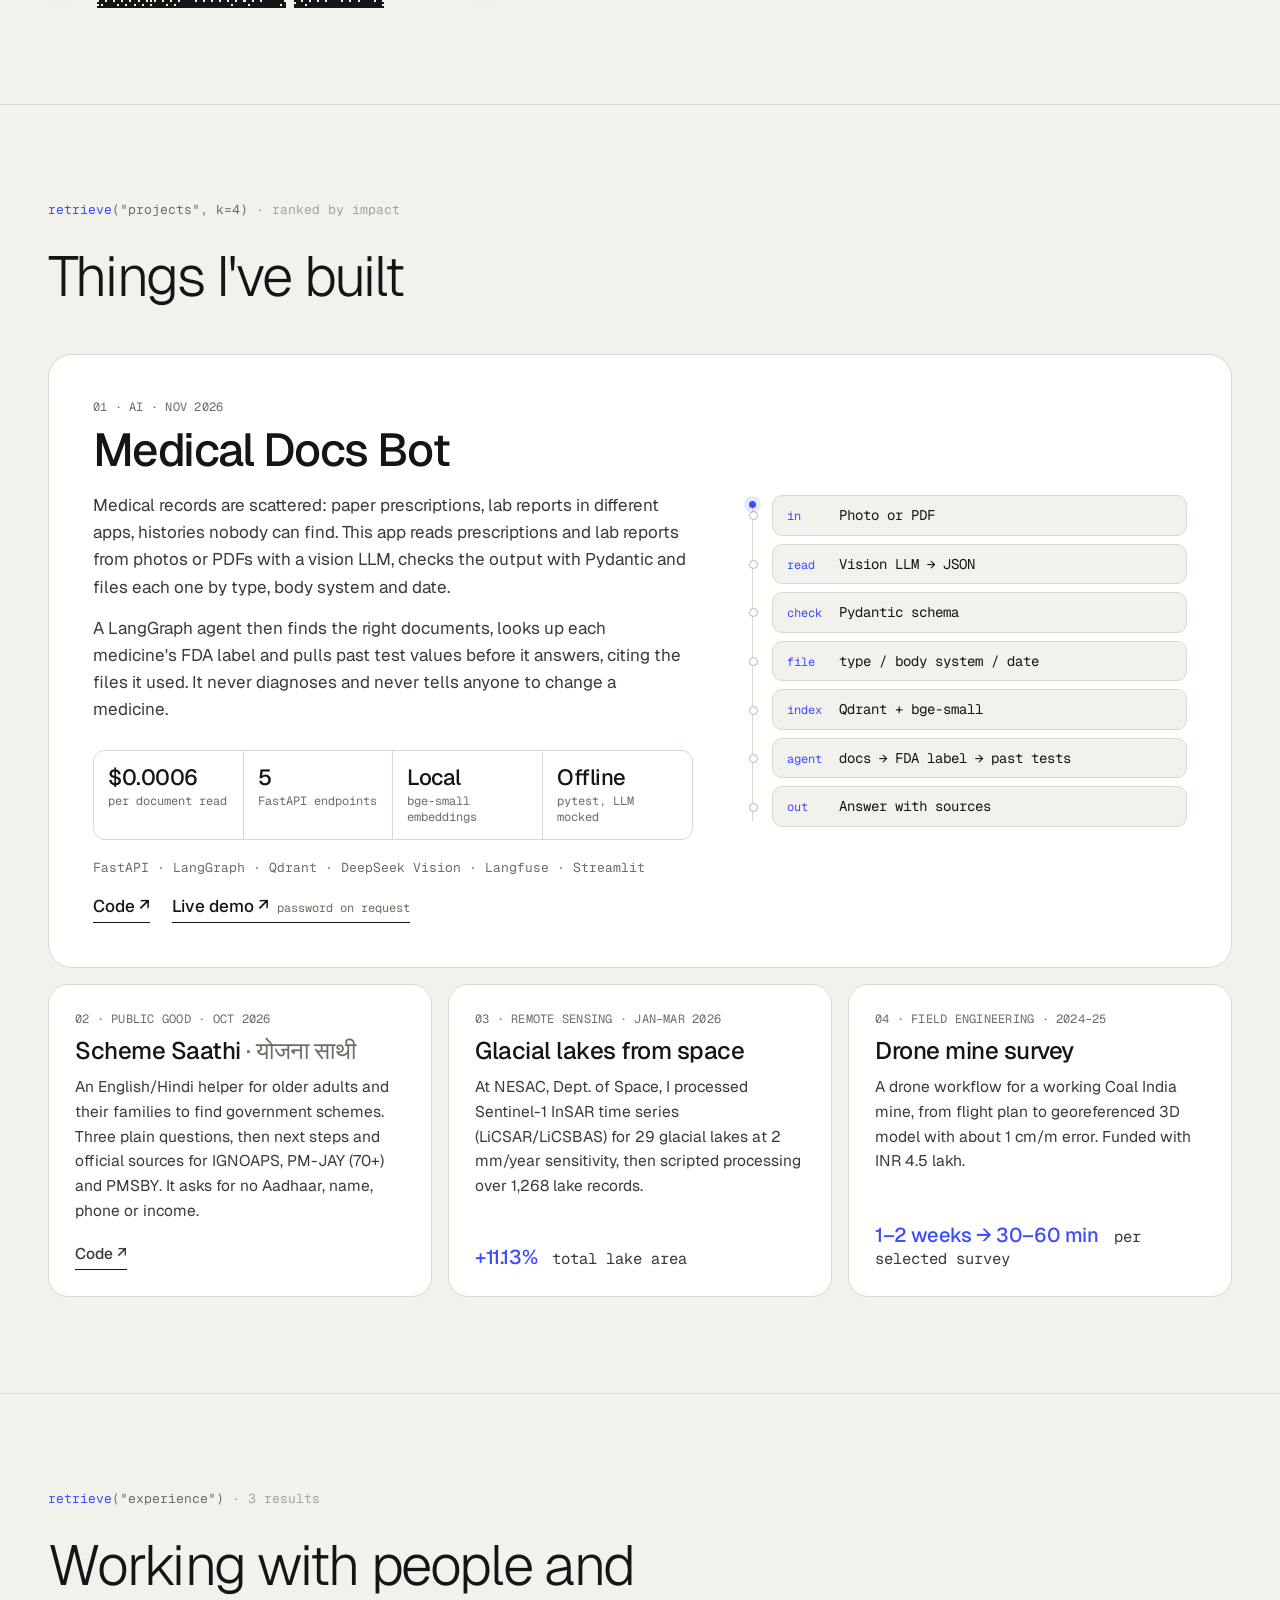
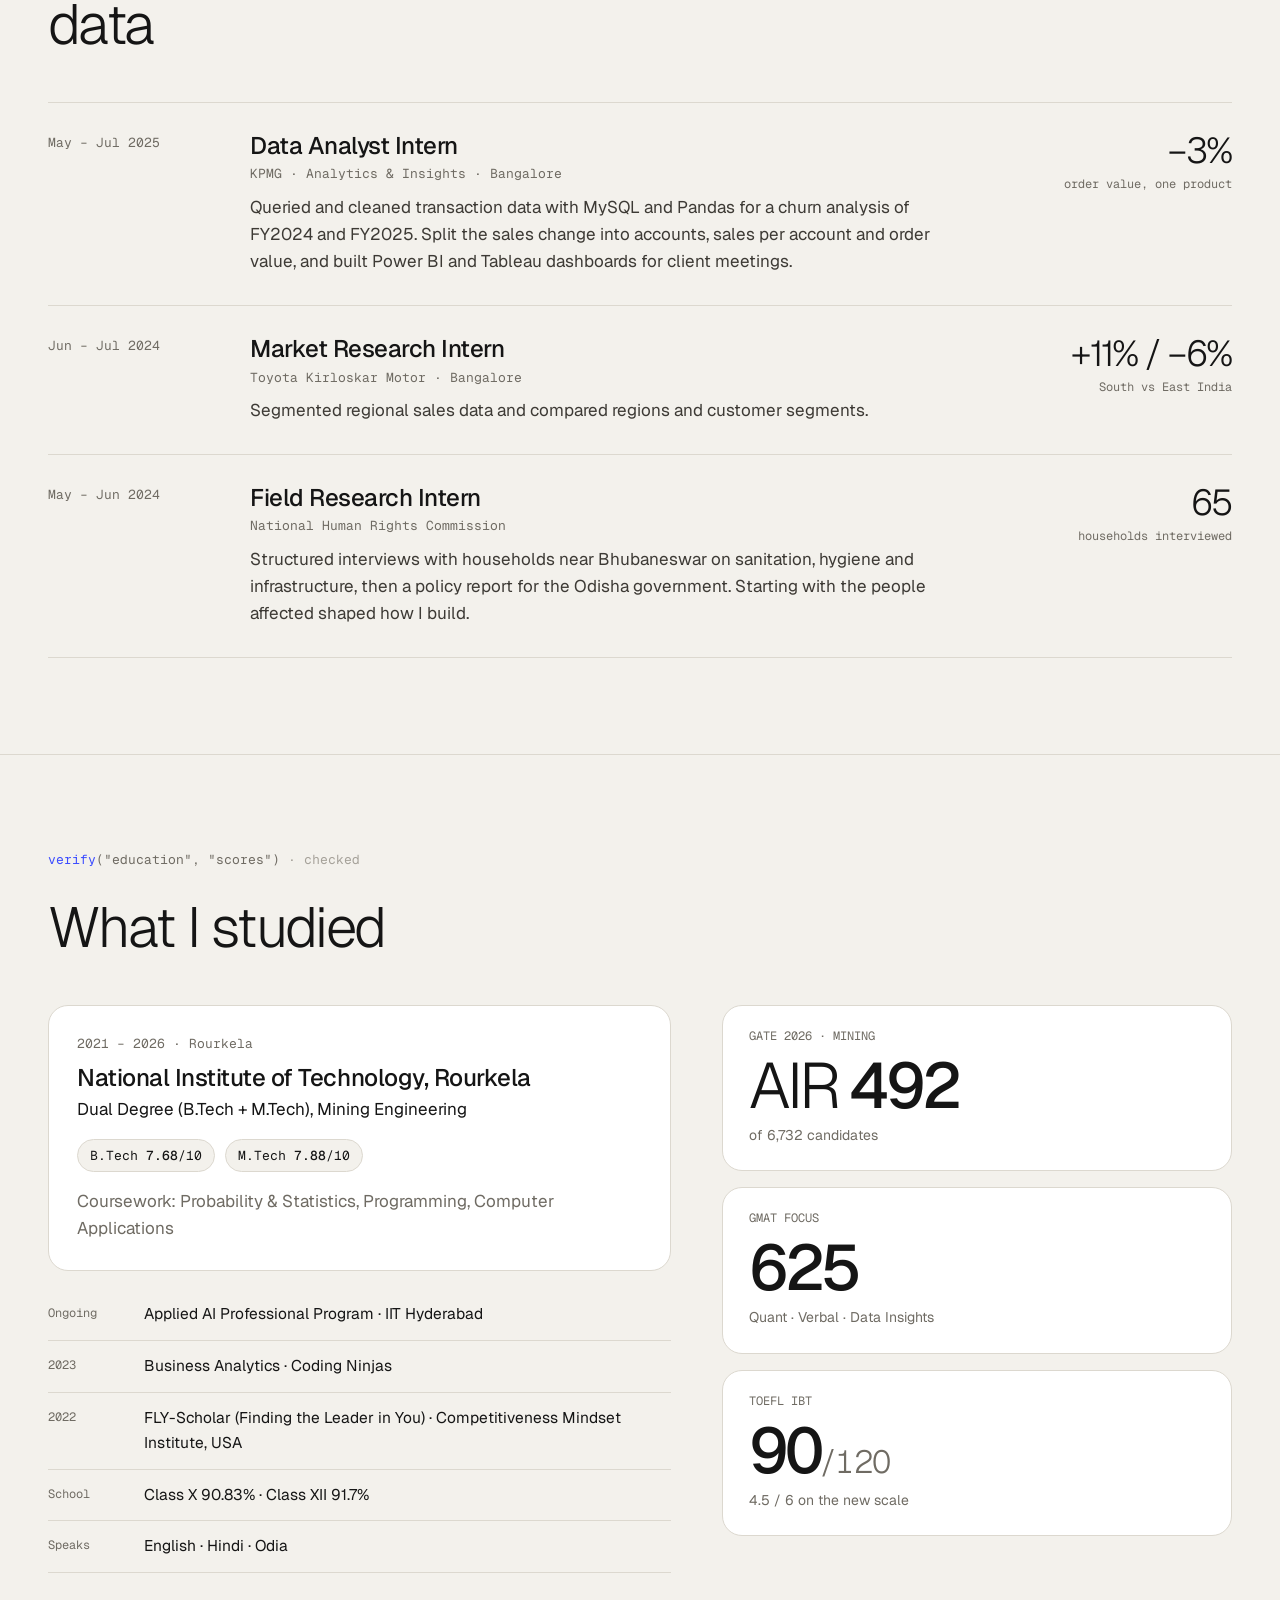
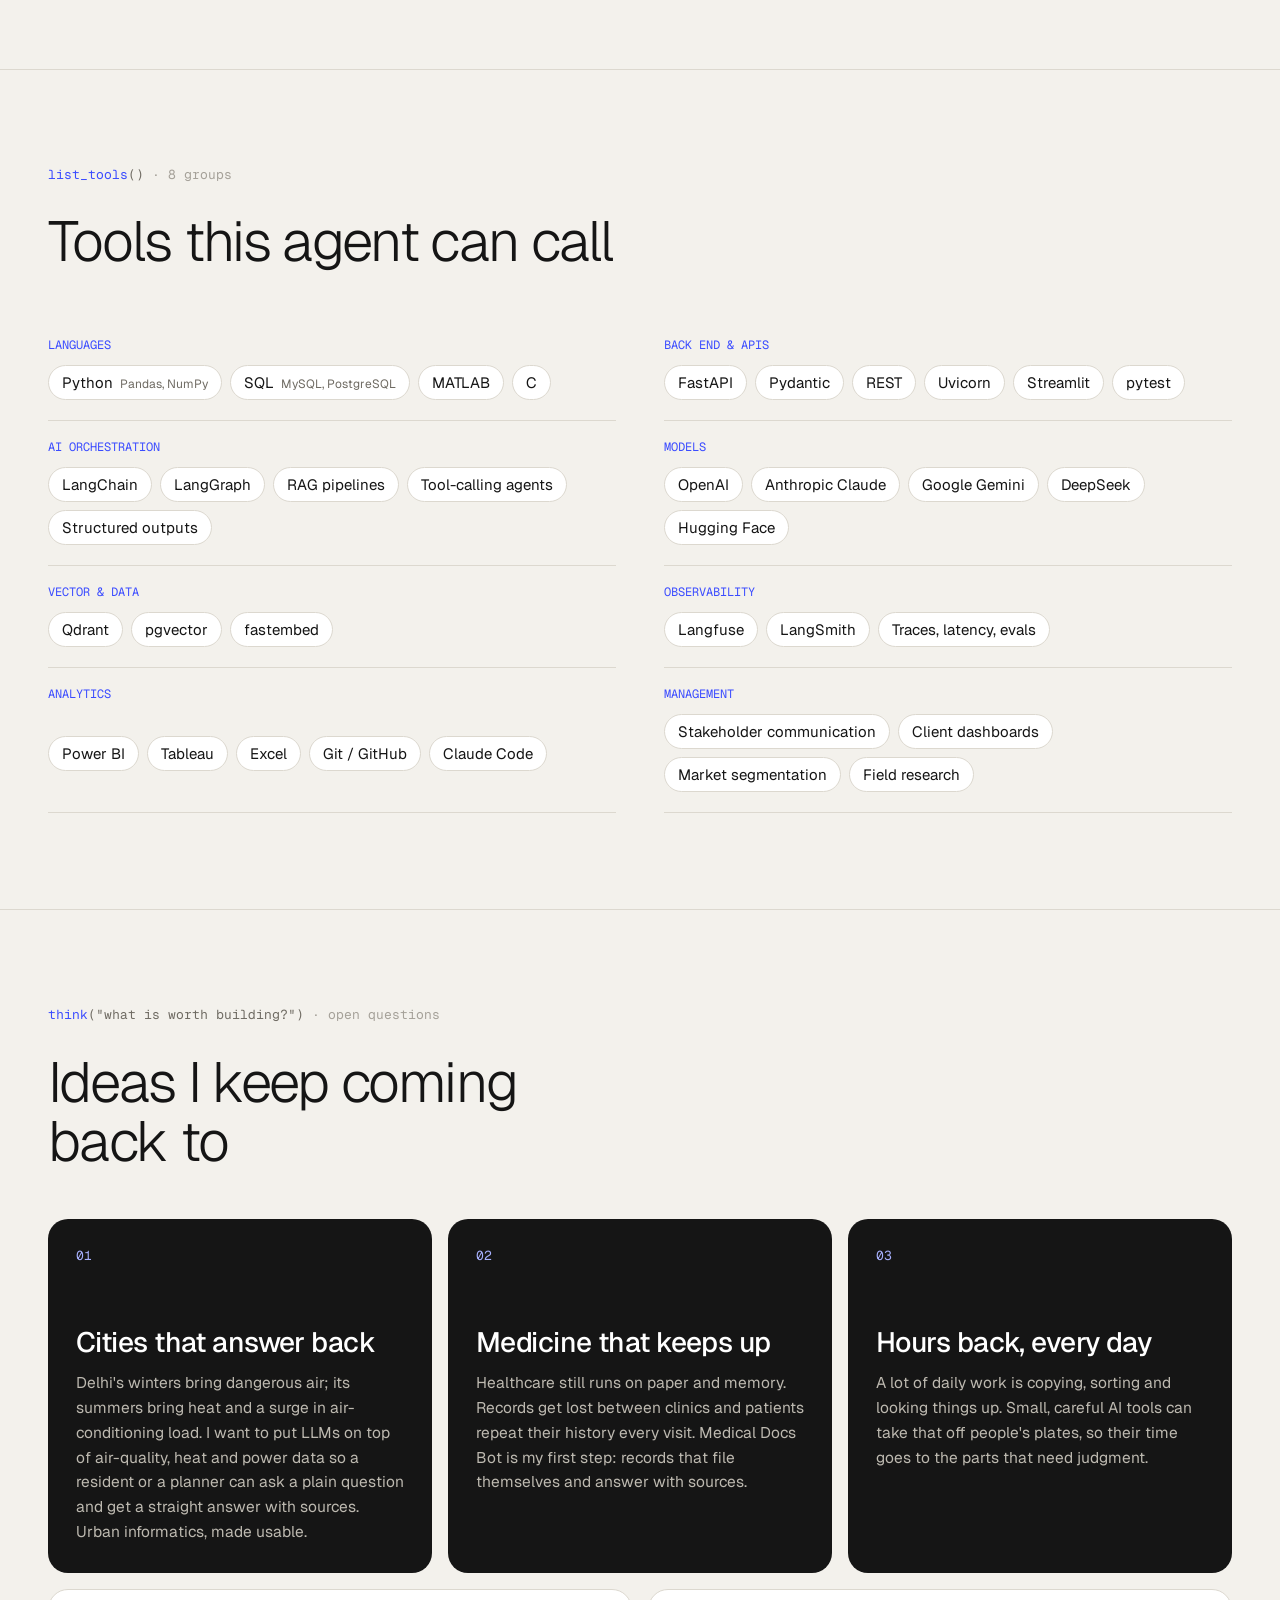
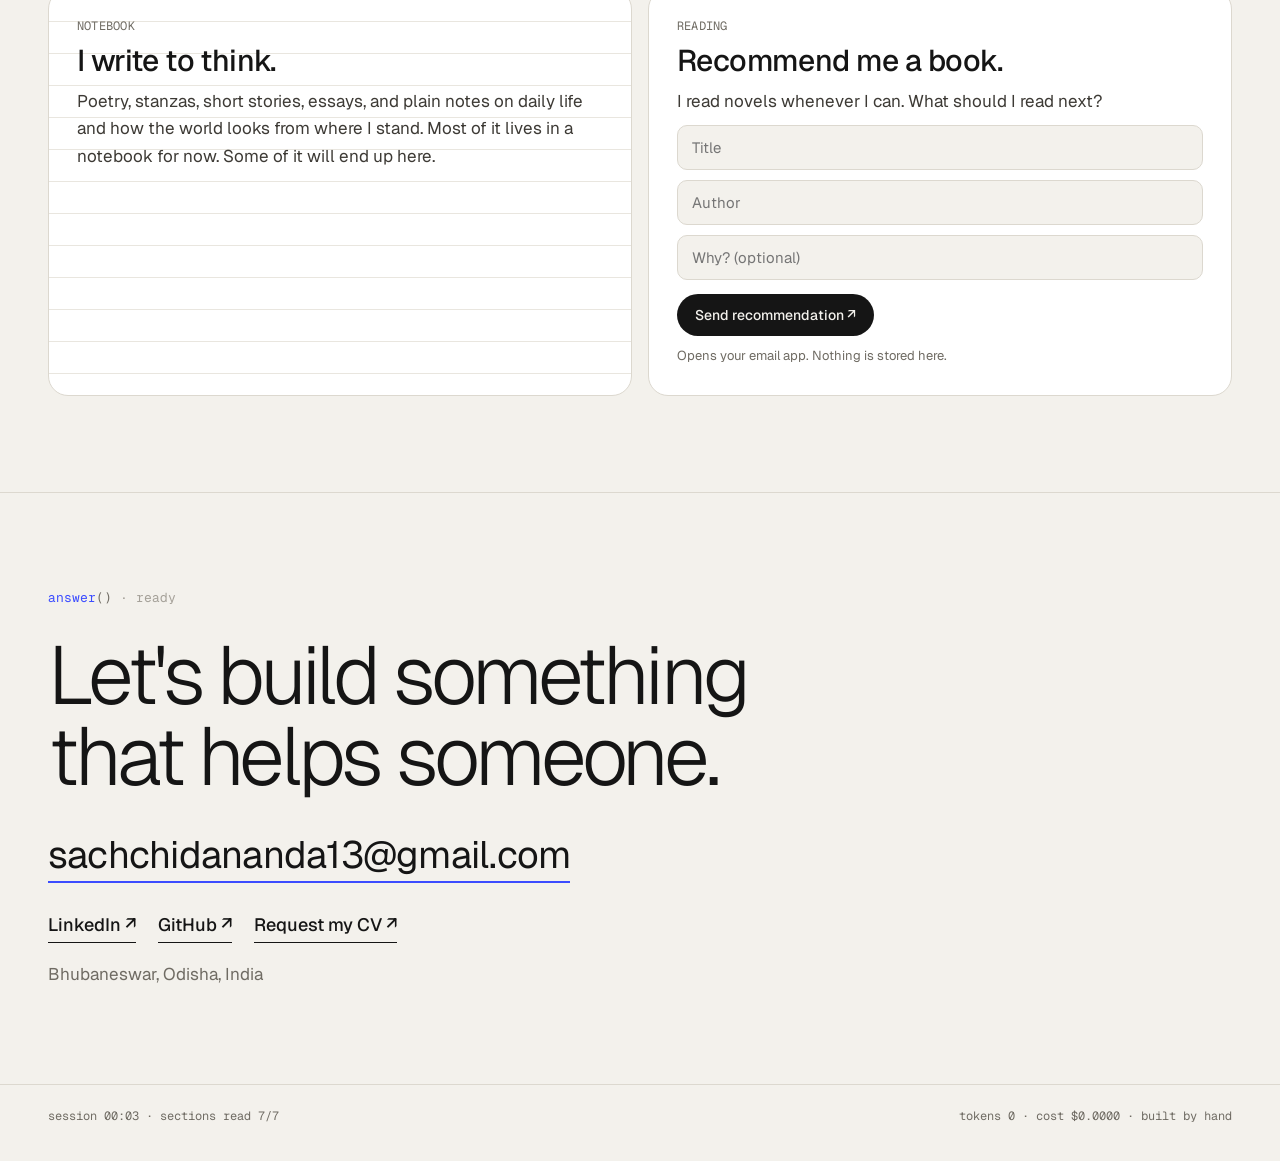
==== commit dfa2055d: "Replace portfolio with Agent Trace redesign Single-page portfolio where an on-page agent answers que" ====
--- a/index.html
+++ b/index.html
@@ -1,17 +1,278 @@
-<!doctype html><html lang="en"><head><meta charset="utf-8"><meta name="viewport" content="width=device-width,initial-scale=1"><title>Sachchidananda Behera — Building at the intersection</title><meta name="description" content="AI engineering, business thinking and a curious mind. Explore Sachchidananda Behera’s work, ideas, research and product ambitions."><meta name="theme-color" content="#f7f7f2"><meta property="og:title" content="Sachchidananda Behera — Building at the intersection"><meta property="og:description" content="A builder’s mind, a product mindset and a writer’s curiosity. AI engineering, business analytics and ideas for a more connected world."><meta property="og:type" content="website"><meta property="og:image" content="https://sachchi-sapiens.github.io/social.svg"><meta property="og:url" content="https://sachchi-sapiens.github.io/"><link rel="canonical" href="https://sachchi-sapiens.github.io/"><link rel="icon" href="favicon.svg"><link rel="stylesheet" href="styles.css"><script src="profile.js" defer></script><script src="app.js" defer></script><script src="city.js" defer></script></head><body>
-<a class="skip" href="#main">Skip to content</a><div class="scroll-progress" aria-hidden="true"></div>
-<header class="site-header"><a class="identity" href="#home" aria-label="Sachchidananda Behera, home"><span class="monogram">s<span>b.</span></span><span class="identity-name">Sachchidananda<br>Behera</span></a><nav aria-label="Main navigation"><a href="#work">Work</a><a href="#journey">Experience</a><a href="#about">The person</a><a href="#writing">Writing & learning</a><a href="#contact" class="nav-contact">Say hello <span>↗</span></a></nav><button class="menu-toggle" aria-expanded="false" aria-controls="mobile-nav" aria-label="Open navigation"><span></span><span></span></button></header>
-<nav id="mobile-nav" class="mobile-nav" aria-label="Mobile navigation" hidden><a href="#work">Selected work</a><a href="#journey">Experience</a><a href="#about">The person</a><a href="#writing">Writing & learning</a><a href="#education">Education</a><a href="#contact">Say hello ↗</a></nav>
-<main id="main"><section id="home" class="hero section-wrap"><div class="hero-top"><span class="eyebrow"><i class="status-dot"></i> AI ENGINEERING / BUSINESS / PRODUCT</span><span class="micro hero-location">FROM ODISHA, WITH CURIOSITY</span></div><div class="hero-grid"><div class="hero-copy"><p class="intro">Hi, I’m Sachchidananda <span class="hello-mark" aria-hidden="true">✳</span></p><h1>Ideas deserve<br><em>a useful life.</em></h1><p class="hero-description">I build AI systems, ask business questions and connect ideas across disciplines. I’m interested in making technology useful—and understanding the people it’s useful to.</p><div class="hero-actions"><a href="#work" class="button button-dark">Discover my work <span>↘</span></a><a class="text-link" href="#about">Meet the person <span>↗</span></a></div><div class="hero-current"><span class="current-dot"></span><div>Currently building at <strong>Rakuten India</strong><small>AI Engineer Trainee · Bengaluru</small></div></div></div>
-<div class="city-panel"><div class="city-heading"><span class="micro">THE CONNECTED CITY</span><span class="city-edition">An idea to play with ↘</span></div><div class="city-viewport"><canvas id="city-canvas" role="img" aria-label="Illustrative isometric city. Explore movement, places and connected systems using the controls below."></canvas><span class="city-stamp" aria-hidden="true">PEOPLE<br>+ PLACES<br>+ POSSIBILITIES</span><div class="city-view-tools"><button id="city-rotate" class="icon-button" aria-label="Rotate city view">↻</button><button id="city-pause" class="icon-button" aria-label="Pause city animation" aria-pressed="false">Ⅱ</button></div></div><div class="city-controls"><div class="city-layers" role="group" aria-label="Explore city layers"><button data-layer="mobility" class="active" aria-pressed="true">Movement</button><button data-layer="places" aria-pressed="false">Places</button><button data-layer="intelligence" aria-pressed="false">Connections</button></div><button id="city-points" class="point-button" aria-pressed="false">Point cloud <span>◌</span></button></div><div class="city-insight" aria-live="polite"><span class="insight-icon">↗</span><p id="city-insight">How could a better understanding of movement make everyday journeys easier?</p></div><p class="city-note">An interactive sketch of my urban-informatics interests. Conceptual, not a city dataset.</p></div></div>
-<div class="hero-footer"><span class="micro">ENGINEER BY TRAINING. EXPLORER BY TEMPERAMENT.</span><a href="#start" class="scroll-cue">There’s more to the story <span>↓</span></a></div></section>
-<section id="start" class="start section-wrap"><div class="start-top"><span class="micro">CHOOSE YOUR FIRST CHAPTER</span><div class="route-tabs" role="tablist" aria-label="Portfolio introduction"><button role="tab" id="route-engineer" data-route="engineer" aria-selected="true" aria-controls="route-panel">The engineer <span>01</span></button><button role="tab" id="route-product" data-route="product" aria-selected="false" aria-controls="route-panel" tabindex="-1">The product thinker <span>02</span></button><button role="tab" id="route-person" data-route="person" aria-selected="false" aria-controls="route-panel" tabindex="-1">The person <span>03</span></button></div></div><div id="route-panel" class="route-panel" role="tabpanel" aria-labelledby="route-engineer"><p id="route-statement">I enjoy the work behind a useful AI experience.</p><div><p id="route-description">APIs, retrieval, agent state and evaluation: I’m building the engineering foundations that turn a model into a working system.</p><a id="route-link" href="#project-agents" class="text-link">Explore my AI work <span>↗</span></a></div></div></section>
-<section id="work" class="work section-wrap"><div class="section-label"><span>01 / WORK IN THE WORLD</span><span>INDUSTRY + RESEARCH</span></div><div class="section-heading"><h2>Different questions.<br><em>Same curiosity.</em></h2><p>From conversational AI to business data and field research. Each story explains the question, my contribution and what came out of it.</p></div><div class="filter-bar"><div class="filters" role="group" aria-label="Filter projects"><button class="active" data-filter="all" aria-pressed="true">All work <sup>06</sup></button><button data-filter="ai" aria-pressed="false">AI systems</button><button data-filter="data" aria-pressed="false">Business & data</button><button data-filter="geo" aria-pressed="false">Spatial systems</button><button data-filter="research" aria-pressed="false">Research</button></div><span id="project-count" class="micro" aria-live="polite">SHOWING 06 / 06</span></div><div id="project-grid" class="project-grid"></div></section>
-<section id="about" class="about section-wrap"><div class="section-label"><span>02 / THE PERSON BEHIND THE PROJECTS</span><span>STILL LEARNING. ALWAYS ASKING.</span></div><div class="about-grid"><div><span class="micro">A WORK IN PROGRESS, IN THE BEST WAY.</span><h2>An engineer’s rigor.<br>A writer’s curiosity.<br><em>A product ambition.</em></h2><p>I’m from Bhadrak, Odisha. I studied mining engineering at NIT Rourkela, then followed questions that took me into research, analytics and AI. I like finding the thread between things that initially seem unrelated.</p><p>Today, I’m developing the back end of AI agents, chatbots and voice systems. Longer term, I want to grow into the <strong>AI product domain</strong>: building with technical depth while understanding the business, the user and the reason a product should exist.</p><p>I’m particularly curious about <strong>urban informatics</strong>. Cities bring together people, infrastructure, behaviour and data. I want to learn how AI and thoughtful products can help make those systems easier to understand and navigate.</p><p>And I love to write. It gives me a way to slow down, question an assumption and turn a half-formed idea into something another person can understand.</p></div><aside class="person-card"><span class="micro">A FEW CONNECTING THREADS</span><div class="person-diagram" aria-label="Engineering, business and human context meet in product"><span class="thread t1">Engineering</span><span class="thread t2">Business</span><span class="thread t3">People</span><span class="thread-core">Product<br><span>is the intersection.</span></span></div><div class="person-facts"><div><span>Home</span><strong>Bhadrak, Odisha</strong></div><div><span>Foundation</span><strong>NIT Rourkela · Dual degree</strong></div><div><span>Direction</span><strong>AI engineering → AI products</strong></div><div><span>Personal constant</span><strong>Writing & wanting to learn</strong></div></div><a class="text-link" href="resume.html" target="_blank">The résumé version <span>↗</span></a></aside></div><div class="principles"><article><span>01 / START WITH CONTEXT</span><h3>Ask the question<br>before choosing the tool.</h3><p>What is actually needed? Who is affected? What would make the outcome useful?</p></article><article><span>02 / GET YOUR HANDS INTO IT</span><h3>Learn by building.<br>Learn by looking closer.</h3><p>Research, code and fieldwork have all taught me to make an idea concrete, then examine it.</p></article><article><span>03 / MAKE THE THINKING CLEAR</span><h3>Good work deserves<br>a clear explanation.</h3><p>A useful insight should be understandable. That’s where analysis and my love of writing meet.</p></article></div></section>
-<section id="journey" class="journey section-wrap"><div class="section-label"><span>03 / EXPERIENCE</span><span>2024 → NOW</span></div><div class="section-heading"><h2>Learning by<br><em>doing the work.</em></h2><div class="filters small" role="group" aria-label="Filter experience"><button class="active" data-experience="all" aria-pressed="true">All</button><button data-experience="industry" aria-pressed="false">Industry</button><button data-experience="research" aria-pressed="false">Research</button></div></div><div id="experience-list" class="experience-list" aria-live="polite"></div></section>
-<section id="toolkit" class="toolkit section-wrap"><div class="section-label"><span>04 / THE TOOLKIT</span><span>TOOLS IN SERVICE OF THE QUESTION</span></div><div class="section-heading"><h2>A toolkit for<br><em>connecting the dots.</em></h2><p>A toolkit shaped by hands-on work<br>across software, data and the physical world.</p></div><div class="toolkit-list"><details open><summary><span class="tool-number">01</span><h3>Applied AI & back end</h3><span class="detail-plus">+</span></summary><div class="skill-content"><p>LLM workflows, retrieval, agent state and observable services.</p><div class="tags"><span>Python</span><span>FastAPI</span><span>REST APIs</span><span>LLM APIs</span><span>RAG</span><span>LangChain</span><span>LangGraph</span><span>PostgreSQL</span><span>pgvector</span><span>Langfuse</span><span>LangSmith</span></div></div></details><details><summary><span class="tool-number">02</span><h3>Data & business intelligence</h3><span class="detail-plus">+</span></summary><div class="skill-content"><p>From querying and cleaning to segmentation, trends and decision-ready reporting.</p><div class="tags"><span>SQL / MySQL</span><span>Pandas</span><span>NumPy</span><span>Excel</span><span>Tableau</span><span>Power BI</span><span>Customer segmentation</span><span>Trend analysis</span></div></div></details><details><summary><span class="tool-number">03</span><h3>Geospatial & engineering</h3><span class="detail-plus">+</span></summary><div class="skill-content"><p>Earth observation, photogrammetry, hydrodynamic modelling and spatial analysis.</p><div class="tags"><span>InSAR</span><span>LiCSAR</span><span>LiCSBAS</span><span>GIS</span><span>Agisoft</span><span>Surveyaan</span><span>HEC-RAS</span><span>AutoCAD</span><span>MATLAB</span><span>C</span></div></div></details><details><summary><span class="tool-number">04</span><h3>Research & communication</h3><span class="detail-plus">+</span></summary><div class="skill-content"><p>Choose a method, question the evidence and communicate the finding clearly.</p><div class="tags"><span>Field & household surveys</span><span>Time-series analysis</span><span>DMA</span><span>Creep testing</span><span>Stress relaxation</span><span>LEAF leaching</span><span>Technical reporting</span></div></div></details></div></section>
-<section id="education" class="education section-wrap"><div class="section-label"><span>05 / THE FOUNDATION</span><span>NIT ROURKELA · 2021–2026</span></div><div class="education-grid"><div class="education-copy"><span class="school-mark">NIT<span>R</span></span><h2>Five years.<br><em>A broader lens.</em></h2><h3>B.Tech + M.Tech<br>Mining Engineering</h3><p>National Institute of Technology Rourkela<br>Dual degree · Graduated June 2026</p><div class="degree-scores"><div><strong>7.68<span>/10</span></strong><span class="micro">B.TECH · FIRST CLASS</span></div><div><strong>7.88<span>/10</span></strong><span class="micro">M.TECH</span></div><div><strong>7.75<span>/10</span></strong><span class="micro">OVERALL CGPA</span></div></div></div><div class="academic-chart"><div class="chart-top"><div><span class="micro">THE ACADEMIC TRAJECTORY</span><h3 id="chart-title">Semester performance</h3></div><div class="segmented" role="group" aria-label="Academic chart series"><button class="active" data-chart="sgpa" aria-pressed="true">SGPA</button><button data-chart="cgpa" aria-pressed="false">CGPA</button></div></div><div class="chart-focus"><strong id="grade-value">9.38</strong><div><span id="grade-semester">SEMESTER 10</span><span id="grade-description">Semester grade point average · /10</span></div></div><div class="graph-wrap"><svg id="grade-chart" viewBox="0 0 620 250" role="group" aria-label="Semester grade point averages across ten semesters"></svg></div><p class="chart-note">Select a point to explore each semester. Scale: 0–10.<br>Source: NIT Rourkela grade card, issued 15 June 2026.</p><details class="grade-data"><summary>View accessible data table <span>+</span></summary><table><caption>Grades on a 10-point scale</caption><thead><tr><th>Semester</th><th>SGPA</th><th>CGPA</th></tr></thead><tbody id="grade-table"></tbody></table></details></div></div><div class="coursework"><span class="micro">A FOUNDATION ACROSS</span><p>Probability & Statistics <span>·</span> Psychology & Psychometrics <span>·</span> Business Research <span>·</span> Environmental Management <span>·</span> Project Management <span>·</span> Technical Writing</p></div><div class="credentials"><article class="gmat-block"><span class="micro">GMAT FOCUS</span><div class="gmat-number">625<span>total score</span></div><div class="gmat-motif" aria-hidden="true"><span>Logic</span><span>Language</span><span>Data</span><i>↗</i></div><p>A complement to my engineering background and interest in the business side of technology.</p></article><article class="toefl-block"><div class="toefl-heading"><span class="micro">TOEFL iBT / 07 MAR 2026</span><span class="micro">CEFR B2</span></div><div class="credential-value">4.5<span>/6 overall<br>Reported equivalent: 90/120</span></div><div class="language-bars" aria-label="TOEFL section scores out of six"><div><span>Reading</span><span class="language-track"><i style="width:83.333%"></i></span><b>5.0</b></div><div><span>Listening</span><span class="language-track"><i style="width:66.667%"></i></span><b>4.0</b></div><div><span>Speaking</span><span class="language-track"><i style="width:75%"></i></span><b>4.5</b></div><div><span>Writing</span><span class="language-track"><i style="width:66.667%"></i></span><b>4.0</b></div></div><p class="small-note">Section scores shown on the 1–6 scale. Degree taught and assessed in English.</p></article></div></section>
-
-<section id="writing" class="writing section-wrap"><div class="section-label"><span>06 / THE OPEN NOTEBOOK</span><span>WRITING · LEARNING · BECOMING</span></div><div class="notebook-header"><div><span class="micro">THERE’S ALWAYS ANOTHER QUESTION.</span><h2>A mind with<br><em>the tabs still open.</em></h2></div><p>I want to keep learning across technology and business—and write in a way that makes complicated ideas feel approachable. These are some of the questions I’m carrying forward.</p><span class="notebook-doodle" aria-hidden="true">✳</span></div><div class="notebook-grid"><div class="notebook-index"><button class="active" data-notebook="writing" aria-pressed="true"><span>01</span> What I want to write <b>↗</b></button><button data-notebook="learning" aria-pressed="false"><span>02</span> What I want to learn <b>↗</b></button><button data-notebook="direction" aria-pressed="false"><span>03</span> What I want to build <b>↗</b></button><p>Interests and intentions.<br>Room for ideas to develop.</p></div><div id="notebook-content" class="notebook-page" aria-live="polite"><span class="micro">NOTES / 01</span><h3>Writing is how I connect the dots.</h3><p>I want to explore the overlap between AI, business, cities and everyday decisions. I’m interested in the kind of writing that makes a reader see a familiar problem from a different angle.</p><div class="notebook-topics"><details><summary>When does an AI feature become a useful product? <span>+</span></summary><p>I want to write about the distance between a model that works and a product that helps: the user’s context, the workflow around it, and the judgement needed to decide what good looks like.</p></details><details><summary>What can cities teach us about systems? <span>+</span></summary><p>Movement, infrastructure and human behaviour are connected. Urban informatics interests me as a way to ask better questions about how those connections shape daily life.</p></details><details><summary>How can complex work become a clear story? <span>+</span></summary><p>A chart or a model is only part of the explanation. I want to get better at showing the reasoning, uncertainty and human meaning behind a technical result.</p></details></div></div></div><div class="languages"><span class="micro">WAYS I CONNECT</span><p>Odia & Hindi <small>Native</small><span>·</span> English <small>TOEFL B2</small><span>·</span> French <small>Beginner</small></p></div><div class="training"><span class="micro">ADDITIONAL LEARNING</span><p>Business Analytics <span>· Coding Ninjas, 2023</span></p><p>Basic Marketing & Economics Essentials <span>· IIM Bangalore, 2023</span></p></div></section>
-<section id="contact" class="contact section-wrap"><div class="section-label"><span>07 / LET’S CONNECT</span><span>A GOOD QUESTION IS A GOOD START</span></div><div class="contact-top"><h2>Let’s connect<br><em>the dots.</em><span class="contact-arrow">↗</span></h2><p>AI products. Business questions.<br>Cities, systems and new ideas.<br><br>If our interests intersect,<br>I’d love to hear from you.</p></div><div class="contact-links"><a class="contact-email" href="mailto:sachchidananda13@gmail.com">sachchidananda13@gmail.com <span>↗</span></a><button id="copy-email" class="copy-button" aria-label="Copy email address">Copy email <span>⧉</span></button></div><div class="contact-secondary"><a href="https://www.linkedin.com/in/sachchidananda-behera" target="_blank" rel="noopener noreferrer">LinkedIn ↗</a><a href="resume.html" target="_blank">View & print résumé ↗</a><span>Bhadrak, Odisha · India</span></div></section>
-</main><footer class="site-footer section-wrap"><a class="monogram" href="#home" aria-label="Back to top">s<span>b.</span></a><span>A little curiosity can go a long way.</span><span>© 2026 Sachchidananda Behera</span><a href="#home" class="back-top">Back to top ↑</a></footer><div id="toast" class="toast" role="status" aria-live="polite"></div><dialog id="project-dialog" aria-labelledby="dialog-title"><div class="dialog-shell"><header class="dialog-header"><span id="dialog-kicker" class="micro"></span><button id="dialog-close" class="close-button" aria-label="Close case study">Close <span>×</span></button></header><div id="dialog-body"></div></div></dialog><noscript><div class="noscript">For the complete background, <a href="resume.html">read my résumé</a>. Enable JavaScript to explore the interactive city, project stories and charts.</div></noscript></body></html>+<!doctype html>
+<html lang="en">
+<head>
+<meta charset="utf-8">
+<meta name="viewport" content="width=device-width, initial-scale=1">
+<title>Sachchidananda (Sachchi) Behera · AI, engineering, management</title>
+<meta name="description" content="Sachchidananda (Sachchi) Behera builds AI systems and thinks about the business behind them. NIT Rourkela dual degree, GATE AIR 492, GMAT Focus 625. Medical Docs Bot, Scheme Saathi and more.">
+<link rel="canonical" href="https://sachchi-sapiens.github.io/">
+<meta property="og:title" content="Sachchidananda (Sachchi) Behera · Don't read my CV. Run it.">
+<meta property="og:description" content="AI systems, engineering and management. Ask the on-page agent anything about my work.">
+<meta property="og:url" content="https://sachchi-sapiens.github.io/">
+<meta property="og:image" content="https://sachchi-sapiens.github.io/photo.jpg">
+<meta name="twitter:card" content="summary">
+<link rel="icon" href="favicon.svg" type="image/svg+xml">
+<link rel="preconnect" href="https://fonts.googleapis.com">
+<link rel="preconnect" href="https://fonts.gstatic.com" crossorigin>
+<link href="https://fonts.googleapis.com/css2?family=Geist:wght@300;400;500;600&family=Geist+Mono:wght@400;500&display=swap" rel="stylesheet">
+<link rel="stylesheet" href="styles.css">
+</head>
+<body>
+<a class="skip" href="#about">Skip to content</a>
+
+<header class="top">
+  <a class="mono-mark" href="#top" aria-label="Back to top">sb<span>.</span></a>
+  <nav aria-label="Sections">
+    <a href="#work">Work</a><a href="#lead">Experience</a><a href="#edu">Education</a><a href="#tools">Toolkit</a><a href="#ideas">Ideas</a>
+  </nav>
+  <span class="live">agent online</span>
+  <a class="btn-sm" href="#contact">Contact</a>
+</header>
+
+<main>
+<!-- ============ HERO / AGENT ============ -->
+<section class="hero" id="top">
+  <div class="hero-left">
+    <div class="who">
+      <canvas id="avatar" width="128" height="128" aria-hidden="true"></canvas>
+      <div><b>Sachchidananda (Sachchi) Behera</b>AI · Engineering · Management</div>
+    </div>
+    <h1>Don't read my CV.<br><b>Run it.</b></h1>
+    <p class="sub">I build AI systems, lead people and like problems that matter outside a slide deck. Ask the agent below. It answers only from this page and cites where each fact came from.</p>
+
+    <form class="ask" id="ask" autocomplete="off">
+      <label for="q" class="sr">Ask a question about Sachchidananda</label>
+      <div class="ask-row">
+        <span class="prompt" aria-hidden="true">›</span>
+        <input id="q" name="q" placeholder="Ask anything, e.g. can he lead a team?" maxlength="120">
+        <kbd aria-hidden="true">/</kbd>
+        <button class="run" type="submit">Run</button>
+      </div>
+      <div class="chips" id="chips"></div>
+    </form>
+
+    <div class="answer" id="answer" aria-live="polite"></div>
+  </div>
+
+  <div class="hero-right">
+    <div class="graph" id="graph" aria-hidden="true">
+      <svg id="edges"></svg>
+      <div class="node" data-n="plan" style="--x:17%;--y:24%">plan<small>parse intent</small></div>
+      <div class="node" data-n="retrieve" style="--x:50%;--y:24%">retrieve<small>search this page</small></div>
+      <div class="node" data-n="verify" style="--x:83%;--y:24%">verify<small>check against CV</small></div>
+      <div class="node" data-n="reason" style="--x:33%;--y:74%">reason<small>rank evidence</small></div>
+      <div class="node" data-n="answer" style="--x:70%;--y:74%">answer<small>cite sources</small></div>
+      <span class="graph-label">trace · on-page agent · no API calls</span>
+    </div>
+    <div class="trace" id="trace">
+      <div class="row head"><span>step</span><span>span</span><span class="ms">ms</span></div>
+    </div>
+  </div>
+</section>
+
+<!-- ============ ABOUT ============ -->
+<section class="sec" id="about">
+  <p class="span-h"><span>read</span>("about.md") <i>· 1 result</i></p>
+  <div class="about">
+    <figure class="portrait" tabindex="0" aria-label="Portrait of Sachchidananda Behera. Hover or tap to see the photo.">
+      <img src="photo.jpg" alt="Sachchidananda Behera, black and white portrait in a dark blazer" width="1254" height="1254">
+      <canvas id="dither" aria-hidden="true"></canvas>
+      <figcaption>hover to resolve · 1-bit → photo</figcaption>
+    </figure>
+    <div class="about-text">
+      <h2>Measure first.<br>Then build the thing.</h2>
+      <p>I grew up in Odisha and studied Mining Engineering at NIT Rourkela, a five-year dual degree that taught me to measure before I decide. My last project there put drones over a working coal mine and cut surveys from weeks to under an hour.</p>
+      <p>Along the way I noticed the tool I kept reaching for was software, and lately AI. Now I build agents and data tools, and I keep asking two questions: what is the real problem, and what is the smallest thing that fixes it?</p>
+      <p>I care about building things that help people, and I write to think.</p>
+    </div>
+  </div>
+</section>
+
+<!-- ============ WORK ============ -->
+<section class="sec" id="work">
+  <p class="span-h"><span>retrieve</span>("projects", k=4) <i>· ranked by impact</i></p>
+  <h2 class="sec-title">Things I've built</h2>
+
+  <article class="feature">
+    <div class="feature-text">
+      <p class="tag">01 · AI · Nov 2026</p>
+      <h3>Medical Docs Bot</h3>
+      <p>Medical records are scattered: paper prescriptions, lab reports in different apps, histories nobody can find. This app reads prescriptions and lab reports from photos or PDFs with a vision LLM, checks the output with Pydantic and files each one by type, body system and date.</p>
+      <p>A LangGraph agent then finds the right documents, looks up each medicine's FDA label and pulls past test values before it answers, citing the files it used. It never diagnoses and never tells anyone to change a medicine.</p>
+      <ul class="stats">
+        <li><b>$0.0006</b>per document read</li>
+        <li><b>5</b>FastAPI endpoints</li>
+        <li><b>Local</b>bge-small embeddings</li>
+        <li><b>Offline</b>pytest, LLM mocked</li>
+      </ul>
+      <p class="stack">FastAPI · LangGraph · Qdrant · DeepSeek Vision · Langfuse · Streamlit</p>
+      <p class="links"><a href="https://github.com/sachchi-sapiens/medical-docs-bot" target="_blank" rel="noopener">Code ↗</a><a href="https://medical-docs-bot.streamlit.app" target="_blank" rel="noopener">Live demo ↗ <small>password on request</small></a></p>
+    </div>
+    <ol class="pipe" aria-label="How Medical Docs Bot works">
+      <li><span>in</span>Photo or PDF</li>
+      <li><span>read</span>Vision LLM → JSON</li>
+      <li><span>check</span>Pydantic schema</li>
+      <li><span>file</span>type / body system / date</li>
+      <li><span>index</span>Qdrant + bge-small</li>
+      <li><span>agent</span>docs → FDA label → past tests</li>
+      <li><span>out</span>Answer with sources</li>
+    </ol>
+  </article>
+
+  <div class="cards">
+    <article class="card">
+      <p class="tag">02 · Public good · Oct 2026</p>
+      <h3>Scheme Saathi <span lang="hi">· योजना साथी</span></h3>
+      <p>An English/Hindi helper for older adults and their families to find government schemes. Three plain questions, then next steps and official sources for IGNOAPS, PM-JAY (70+) and PMSBY. It asks for no Aadhaar, name, phone or income.</p>
+      <p class="links"><a href="https://github.com/sachchi-sapiens/scheme-saathi" target="_blank" rel="noopener">Code ↗</a></p>
+    </article>
+    <article class="card">
+      <p class="tag">03 · Remote sensing · Jan–Mar 2026</p>
+      <h3>Glacial lakes from space</h3>
+      <p>At NESAC, Dept. of Space, I processed Sentinel-1 InSAR time series (LiCSAR/LiCSBAS) for 29 glacial lakes at 2 mm/year sensitivity, then scripted processing over 1,268 lake records.</p>
+      <p class="num-line"><b>+11.13%</b> total lake area</p>
+    </article>
+    <article class="card">
+      <p class="tag">04 · Field engineering · 2024–25</p>
+      <h3>Drone mine survey</h3>
+      <p>A drone workflow for a working Coal India mine, from flight plan to georeferenced 3D model with about 1 cm/m error. Funded with INR 4.5 lakh.</p>
+      <p class="num-line"><b>1–2 weeks → 30–60 min</b> per selected survey</p>
+    </article>
+  </div>
+</section>
+
+<!-- ============ LEADERSHIP ============ -->
+<section class="sec" id="lead">
+  <p class="span-h"><span>retrieve</span>("experience") <i>· 3 results</i></p>
+  <h2 class="sec-title">Working with people and data</h2>
+  <div class="rows">
+    <article class="row-item">
+      <p class="when">May – Jul 2025</p>
+      <div><h3>Data Analyst Intern</h3><p class="org">KPMG · Analytics &amp; Insights · Bangalore</p><p>Queried and cleaned transaction data with MySQL and Pandas for a churn analysis of FY2024 and FY2025. Split the sales change into accounts, sales per account and order value, and built Power BI and Tableau dashboards for client meetings.</p></div>
+      <p class="big">−3%<small>order value, one product</small></p>
+    </article>
+    <article class="row-item">
+      <p class="when">Jun – Jul 2024</p>
+      <div><h3>Market Research Intern</h3><p class="org">Toyota Kirloskar Motor · Bangalore</p><p>Segmented regional sales data and compared regions and customer segments.</p></div>
+      <p class="big">+11% / −6%<small>South vs East India</small></p>
+    </article>
+    <article class="row-item">
+      <p class="when">May – Jun 2024</p>
+      <div><h3>Field Research Intern</h3><p class="org">National Human Rights Commission</p><p>Structured interviews with households near Bhubaneswar on sanitation, hygiene and infrastructure, then a policy report for the Odisha government. Starting with the people affected shaped how I build.</p></div>
+      <p class="big">65<small>households interviewed</small></p>
+    </article>
+  </div>
+</section>
+
+<!-- ============ EDUCATION ============ -->
+<section class="sec" id="edu">
+  <p class="span-h"><span>verify</span>("education", "scores") <i>· checked</i></p>
+  <h2 class="sec-title">What I studied</h2>
+  <div class="edu">
+    <div>
+      <article class="school">
+        <p class="when">2021 – 2026 · Rourkela</p>
+        <h3>National Institute of Technology, Rourkela</h3>
+        <p>Dual Degree (B.Tech + M.Tech), Mining Engineering</p>
+        <p class="grades"><span>B.Tech <b>7.68</b>/10</span><span>M.Tech <b>7.88</b>/10</span></p>
+        <p class="muted">Coursework: Probability &amp; Statistics, Programming, Computer Applications</p>
+      </article>
+      <ul class="certs">
+        <li><span>Ongoing</span>Applied AI Professional Program · IIT Hyderabad</li>
+        <li><span>2023</span>Business Analytics · Coding Ninjas</li>
+        <li><span>2022</span>FLY-Scholar (Finding the Leader in You) · Competitiveness Mindset Institute, USA</li>
+        <li><span>School</span>Class X 90.83% · Class XII 91.7%</li>
+        <li><span>Speaks</span>English · Hindi · Odia</li>
+      </ul>
+    </div>
+    <div class="scores">
+      <div class="score"><p class="lbl">GATE 2026 · Mining</p><p class="val">AIR <b data-count="492">492</b></p><p class="muted">of 6,732 candidates</p></div>
+      <div class="score"><p class="lbl">GMAT Focus</p><p class="val"><b data-count="625">625</b></p><p class="muted">Quant · Verbal · Data Insights</p></div>
+      <div class="score"><p class="lbl">TOEFL iBT</p><p class="val"><b data-count="90">90</b><i>/120</i></p><p class="muted">4.5 / 6 on the new scale</p></div>
+    </div>
+  </div>
+</section>
+
+<!-- ============ TOOLKIT ============ -->
+<section class="sec" id="tools">
+  <p class="span-h"><span>list_tools</span>() <i>· 8 groups</i></p>
+  <h2 class="sec-title">Tools this agent can call</h2>
+  <dl class="tools">
+    <div><dt>Languages</dt><dd>Python <small>Pandas, NumPy</small></dd><dd>SQL <small>MySQL, PostgreSQL</small></dd><dd>MATLAB</dd><dd>C</dd></div>
+    <div><dt>Back end &amp; APIs</dt><dd>FastAPI</dd><dd>Pydantic</dd><dd>REST</dd><dd>Uvicorn</dd><dd>Streamlit</dd><dd>pytest</dd></div>
+    <div><dt>AI orchestration</dt><dd>LangChain</dd><dd>LangGraph</dd><dd>RAG pipelines</dd><dd>Tool-calling agents</dd><dd>Structured outputs</dd></div>
+    <div><dt>Models</dt><dd>OpenAI</dd><dd>Anthropic Claude</dd><dd>Google Gemini</dd><dd>DeepSeek</dd><dd>Hugging Face</dd></div>
+    <div><dt>Vector &amp; data</dt><dd>Qdrant</dd><dd>pgvector</dd><dd>fastembed</dd></div>
+    <div><dt>Observability</dt><dd>Langfuse</dd><dd>LangSmith</dd><dd>Traces, latency, evals</dd></div>
+    <div><dt>Analytics</dt><dd>Power BI</dd><dd>Tableau</dd><dd>Excel</dd><dd>Git / GitHub</dd><dd>Claude Code</dd></div>
+    <div><dt>Management</dt><dd>Stakeholder communication</dd><dd>Client dashboards</dd><dd>Market segmentation</dd><dd>Field research</dd></div>
+  </dl>
+</section>
+
+<!-- ============ IDEAS ============ -->
+<section class="sec" id="ideas">
+  <p class="span-h"><span>think</span>("what is worth building?") <i>· open questions</i></p>
+  <h2 class="sec-title">Ideas I keep coming back to</h2>
+  <div class="ideas">
+    <article class="idea">
+      <p class="idx">01</p>
+      <h3>Cities that answer back</h3>
+      <p>Delhi's winters bring dangerous air; its summers bring heat and a surge in air-conditioning load. I want to put LLMs on top of air-quality, heat and power data so a resident or a planner can ask a plain question and get a straight answer with sources. Urban informatics, made usable.</p>
+    </article>
+    <article class="idea">
+      <p class="idx">02</p>
+      <h3>Medicine that keeps up</h3>
+      <p>Healthcare still runs on paper and memory. Records get lost between clinics and patients repeat their history every visit. Medical Docs Bot is my first step: records that file themselves and answer with sources.</p>
+    </article>
+    <article class="idea">
+      <p class="idx">03</p>
+      <h3>Hours back, every day</h3>
+      <p>A lot of daily work is copying, sorting and looking things up. Small, careful AI tools can take that off people's plates, so their time goes to the parts that need judgment.</p>
+    </article>
+  </div>
+
+  <div class="notebook">
+    <div class="note">
+      <p class="tag">Notebook</p>
+      <h3>I write to think.</h3>
+      <p>Poetry, stanzas, short stories, essays, and plain notes on daily life and how the world looks from where I stand. Most of it lives in a notebook for now. Some of it will end up here.</p>
+    </div>
+    <form class="book" id="book">
+      <p class="tag">Reading</p>
+      <h3>Recommend me a book.</h3>
+      <p>I read novels whenever I can. What should I read next?</p>
+      <label class="sr" for="bt">Book title</label>
+      <input id="bt" name="title" placeholder="Title" required maxlength="120">
+      <label class="sr" for="ba">Author</label>
+      <input id="ba" name="author" placeholder="Author" maxlength="80">
+      <label class="sr" for="bw">Why I should read it</label>
+      <input id="bw" name="why" placeholder="Why? (optional)" maxlength="240">
+      <button type="submit">Send recommendation ↗</button>
+      <p class="muted small">Opens your email app. Nothing is stored here.</p>
+    </form>
+  </div>
+</section>
+
+<!-- ============ CONTACT ============ -->
+<section class="sec contact" id="contact">
+  <p class="span-h"><span>answer</span>() <i>· ready</i></p>
+  <h2>Let's build something<br>that helps someone.</h2>
+  <a class="mail" href="mailto:sachchidananda13@gmail.com">sachchidananda13@gmail.com</a>
+  <p class="links big-links">
+    <a href="https://www.linkedin.com/in/sachchidananda-behera" target="_blank" rel="noopener">LinkedIn ↗</a>
+    <a href="https://github.com/sachchi-sapiens" target="_blank" rel="noopener">GitHub ↗</a>
+    <a href="mailto:sachchidananda13@gmail.com?subject=CV%20request">Request my CV ↗</a>
+  </p>
+  <p class="muted">Bhubaneswar, Odisha, India</p>
+</section>
+</main>
+
+<footer class="foot">
+  <span id="runlog">session started</span>
+  <span>tokens 0 · cost $0.0000 · built by hand</span>
+</footer>
+
+<script src="content.js"></script>
+<script src="app.js"></script>
+</body>
+</html>
--- a/styles.css
+++ b/styles.css
@@ -1,19 +1,233 @@
-@import url('https://fonts.googleapis.com/css2?family=DM+Sans:wght@400;450;500;550;600;650;700&family=IBM+Plex+Mono:wght@400;500&display=swap');
-:root{--paper:#f7f7f2;--ink:#292335;--muted:#696372;--line:#dcd8e2;--accent:#6550ae;--lilac:#e9e3f6;--yellow:#f1e6b4;--serif:Georgia,'Times New Roman',serif;--sans:'DM Sans',Arial,sans-serif;--mono:'IBM Plex Mono',Consolas,monospace}*{box-sizing:border-box}html{scroll-behavior:smooth;scroll-padding-top:104px}body{margin:0;background:var(--paper);color:var(--ink);font:17px/1.7 var(--sans);-webkit-font-smoothing:antialiased}::selection{background:#dac9fa;color:var(--ink)}a{color:inherit;text-decoration:none}button{font:inherit;color:inherit;border:0;cursor:pointer;touch-action:manipulation}a,summary{touch-action:manipulation}button:focus-visible,a:focus-visible,summary:focus-visible,[tabindex]:focus-visible{outline:3px solid var(--accent);outline-offset:5px}button:disabled{cursor:default}h1,h2,h3,h4,p{margin:0}h1,h2,h3{font-weight:500;letter-spacing:-.045em;line-height:1.1}h2{font-size:clamp(40px,4.5vw,67px)}h3{font-size:26px}p{color:var(--muted)}em{font-family:var(--serif);font-weight:400;letter-spacing:-.055em}.section-wrap{padding-left:clamp(25px,5.5vw,100px);padding-right:clamp(25px,5.5vw,100px);max-width:1600px;margin:auto}.micro,.eyebrow,.section-label{font:11px/1.65 var(--mono);letter-spacing:.035em}.micro{color:var(--muted)}.section-label{display:flex;justify-content:space-between;gap:22px;padding-top:18px;border-top:1px solid var(--line);margin-bottom:47px}.section-label>span:last-child{color:var(--muted);text-align:right}.site-header{height:91px;position:sticky;top:0;z-index:30;display:flex;align-items:center;justify-content:space-between;padding:0 clamp(25px,5.5vw,100px);border-bottom:1px solid var(--line);background:rgba(247,247,242,.95);backdrop-filter:blur(16px)}.identity{display:flex;gap:16px;align-items:center}.monogram{font-size:45px;letter-spacing:-.13em;line-height:1;font-weight:600}.monogram>span{color:var(--accent)}.identity-name{font-size:13px;line-height:1.3;font-weight:600;letter-spacing:-.02em}.site-header nav{display:flex;align-items:center;gap:27px;font-size:14px}.site-header nav>a{position:relative}.site-header nav>a:not(.nav-contact):after{content:'';position:absolute;left:0;right:100%;height:1px;background:var(--accent);bottom:-7px;transition:right .2s}.site-header nav>a:hover:after{right:0}.nav-contact{background:var(--lilac);padding:11px 18px;border-radius:30px;display:flex;align-items:center;gap:25px;font-size:13px}.nav-contact span{font-size:19px}.nav-contact:hover{background:#ded2f3}.menu-toggle{display:none}.mobile-nav[hidden]{display:none}.skip{position:fixed;top:-100px;left:20px;z-index:100;background:var(--yellow);padding:12px}.skip:focus{top:8px}.scroll-progress{height:3px;width:0;position:fixed;top:0;left:0;z-index:99;background:var(--accent)}
-.hero{padding-top:30px}.hero-top{display:flex;justify-content:space-between;align-items:center;gap:20px}.eyebrow{display:flex;align-items:center;gap:10px;font-size:11px}.status-dot{width:7px;height:7px;border-radius:50%;background:var(--accent);display:inline-block}.hero-location{font-size:10px}.hero-grid{display:grid;grid-template-columns:1fr 1.04fr;gap:6%;align-items:center;padding:43px 0 47px}.intro{font-size:19px;color:var(--ink);display:flex;align-items:center;gap:13px;margin-bottom:22px}.hello-mark{font-size:32px;color:var(--accent);display:inline-block;line-height:1;animation:gentle-turn 18s linear infinite}.hero h1{font-size:clamp(55px,6.2vw,96px);line-height:1.04;letter-spacing:-.065em}.hero h1 em{color:var(--accent);white-space:nowrap}.hero-description{font-size:18px;line-height:1.85;max-width:480px;margin-top:27px}.hero-actions{display:flex;align-items:center;gap:26px;margin-top:29px}.button{display:inline-flex;align-items:center;justify-content:space-between;gap:30px;font-size:15px;padding:15px 22px;border-radius:4px;transition:transform .2s,background .2s}.button span{font-size:20px}.button-dark{background:var(--ink);color:var(--paper)}.button-dark:hover{background:var(--accent);transform:translateY(-3px)}.text-link{display:inline-flex;align-items:center;gap:20px;font-size:14px;border-bottom:1px solid #bab1c4;padding:8px 0;line-height:1.5}.text-link:hover{color:var(--accent);border-color:var(--accent)}.text-link span{font-size:19px}.hero-current{display:flex;align-items:center;gap:12px;font-size:13px;margin-top:31px}.hero-current strong{font-weight:500}.hero-current small{display:block;font-size:11px;color:var(--muted);margin-top:2px}.current-dot{width:9px;height:9px;border-radius:50%;background:var(--accent);box-shadow:0 0 0 6px #e8e1f4;flex-shrink:0}.hero-footer{border-top:1px solid var(--line);padding:20px 0;display:flex;align-items:center;justify-content:space-between;gap:30px}.hero-footer .micro{font-size:10px}.scroll-cue{display:flex;align-items:center;gap:25px;font-size:12px}.scroll-cue span{font-size:24px}
-.city-panel{background:var(--lilac);border:1px solid #d5cae7;border-radius:12px;position:relative;overflow:hidden;box-shadow:0 15px 40px #55416e0a}.city-heading{display:flex;justify-content:space-between;align-items:center;gap:15px;padding:20px 23px}.city-heading .micro{font-size:10px;color:#5d4b78}.city-edition{font-family:var(--serif);font-style:italic;font-size:15px;color:#79668c}.city-viewport{height:310px;position:relative;overflow:hidden;isolation:isolate}.city-viewport:before{content:'';position:absolute;inset:0;background-image:radial-gradient(#9f8bbb50 .6px,transparent .6px);background-size:17px 17px;opacity:.55;pointer-events:none}.city-viewport canvas{position:absolute;inset:0;width:100%;height:100%;display:block;touch-action:pan-y;cursor:grab}.city-viewport canvas:active{cursor:grabbing}.city-stamp{position:absolute;left:23px;bottom:26px;font:9px/1.65 var(--mono);color:#8a769e;pointer-events:none}.city-view-tools{position:absolute;right:18px;bottom:16px;display:flex;gap:6px}.icon-button{background:#f7f7f2c9;border:1px solid #c7b9db;border-radius:5px;min-height:36px;min-width:36px;display:inline-grid;place-items:center;font-size:18px;line-height:1}.icon-button:hover{background:white}.city-controls{padding:13px 20px;border-top:1px solid #cfc3df;display:flex;align-items:center;justify-content:space-between;gap:12px}.city-layers{display:flex;gap:4px}.city-layers button{font-size:11px;padding:8px 10px;background:transparent;border-radius:4px}.city-layers button.active{background:var(--ink);color:#f5f0ff}.city-layers button:hover:not(.active){background:#ded2ee}.point-button{font-size:10px;display:flex;align-items:center;gap:6px;background:transparent;white-space:nowrap;padding:5px 0}.point-button span{font-size:22px;line-height:1}.point-button[aria-pressed=true]{color:var(--accent);font-weight:600}.city-insight{margin:0 20px;padding:17px 0;border-top:1px solid #cfc3df;display:flex;align-items:center;gap:15px;min-height:95px}.city-insight .insight-icon{background:#f3dfad;border-radius:50%;width:32px;height:32px;display:grid;place-items:center;flex-shrink:0;font-size:18px}.city-insight p{color:#544361;font-size:13px;line-height:1.7}.city-note{font-size:9px;line-height:1.7;padding:0 20px 17px;color:#7a678c}
-.start{padding-top:65px;padding-bottom:75px}.start-top{display:grid;grid-template-columns:.7fr 1.6fr;gap:50px;align-items:center}.start-top>.micro{font-size:11px;max-width:155px}.route-tabs{display:flex;border-bottom:1px solid var(--line)}.route-tabs button{background:none;padding:17px 16px;flex:1;text-align:left;font-size:15px;position:relative;line-height:1.4;display:flex;justify-content:space-between;gap:15px}.route-tabs button>span{font:10px var(--mono);color:#91859e}.route-tabs button[aria-selected=true]:after{content:'';position:absolute;bottom:-1px;height:2px;background:var(--accent);left:16px;right:16px}.route-tabs button[aria-selected=true]{color:var(--accent)}.route-tabs button:hover{background:#ede9f2}.route-panel{display:grid;grid-template-columns:1fr 1fr;gap:12%;margin-top:38px;align-items:start;min-height:205px}.route-panel>p{font-size:clamp(28px,3vw,44px);line-height:1.35;letter-spacing:-.035em;color:var(--ink)}.route-panel>div>p{font-size:17px;line-height:1.85}.route-panel .text-link{margin-top:15px}
-.work,.journey,.education,.toolkit,.about,.writing{padding-top:88px;padding-bottom:88px}.work{background:#efede7;max-width:none}.section-heading{display:flex;justify-content:space-between;align-items:flex-end;gap:50px;margin-bottom:43px}.section-heading>p{font-size:17px;line-height:1.85;max-width:370px}.filter-bar{display:flex;align-items:center;justify-content:space-between;gap:25px;margin-bottom:30px}.filters{display:flex;flex-wrap:wrap;gap:7px}.filters button{background:none;border:1px solid #c9c1d1;border-radius:24px;padding:8px 15px;color:var(--muted);font-size:13px;transition:background .2s}.filters button.active{background:var(--ink);color:var(--paper);border-color:var(--ink)}.filters button:hover:not(.active){background:#e2dce9}.filters sup{font:9px var(--mono);padding-left:6px}.filter-bar .micro{font-size:10px;white-space:nowrap}.project-grid{display:grid;grid-template-columns:1fr 1fr;gap:40px 28px}.project-card{min-width:0}.project-open{display:block;width:100%;background:none;text-align:left;padding:0}.project-visual{position:relative;overflow:hidden;height:300px;border-radius:8px;background:#30293b;color:#e2d8ff;transition:transform .3s}.project-visual svg{width:100%;height:100%;transition:transform .5s}.project-open:hover .project-visual svg{transform:scale(1.04)}.visual-top{position:absolute;left:23px;right:23px;top:18px;display:flex;justify-content:space-between;gap:20px;font:10px/1.5 var(--mono);opacity:.8;z-index:1}.visual-bottom{position:absolute;bottom:21px;left:23px;right:23px;display:flex;align-items:flex-end;justify-content:space-between;gap:25px}.visual-bottom strong{font-size:29px;line-height:1.2;font-weight:500;letter-spacing:-.035em}.visual-bottom small{display:block;font-size:11px;line-height:1.6;margin-top:7px;max-width:360px;opacity:.9}.visual-open{width:38px;height:38px;border:1px solid currentColor;border-radius:50%;display:grid;place-items:center;font-size:20px;flex-shrink:0;transition:.2s}.project-open:hover .visual-open{background:var(--paper);color:var(--ink)}.project-info{display:flex;align-items:flex-start;justify-content:space-between;gap:20px;padding-top:22px}.project-info h3{font-size:25px;line-height:1.3;letter-spacing:-.035em}.project-info p{font-size:13px;margin-top:10px;line-height:1.8}.project-number{font:11px var(--mono);padding-top:8px;color:var(--muted)}.project-tags,.tags{display:flex;gap:7px;flex-wrap:wrap}.project-tags{margin-top:16px}.project-tags span,.tags span{font:11px/1.5 var(--mono);border:1px solid #cbc4d2;border-radius:4px;color:var(--muted);padding:5px 9px}.visual-glaciers{background:#cee1e0;color:#284e52}.visual-drone{background:#dde3cf;color:#384e30}.visual-redmud{background:#e9cbb6;color:#6c3e2a}.visual-analytics{background:#e3d8ed;color:#5e426e}.visual-field{background:#e8dfc9;color:#5e5839}
-.about{background:var(--paper)}.about-grid{display:grid;grid-template-columns:1.2fr .8fr;gap:11%;align-items:start}.about-grid h2{font-size:clamp(35px,3.75vw,57px);line-height:1.14;margin:23px 0 30px}.about-grid>div>p{font-size:17px;line-height:1.95;margin-top:19px}.about-grid strong{font-weight:550;color:var(--ink)}.person-card{background:#ece7f5;border:1px solid #d6cce4;border-radius:9px;padding:29px;align-self:center}.person-card>.micro{font-size:10px}.person-diagram{height:220px;position:relative;max-width:310px;margin:28px auto 12px}.thread{position:absolute;font-size:12px;z-index:2;background:#f7f4fc;border:1px solid #c8b5db;padding:9px 14px;border-radius:25px}.t1{top:0;left:0;transform:rotate(-6deg)}.t2{top:27px;right:0;transform:rotate(8deg)}.t3{bottom:0;left:35%;transform:rotate(-4deg)}.thread-core{position:absolute;left:50%;top:58%;transform:translate(-50%,-50%);font-size:34px;letter-spacing:-.04em;line-height:1.1;text-align:center}.thread-core:before,.thread-core:after{content:'';height:130px;width:150px;border:1px solid #b4a2ca;border-radius:50%;position:absolute;z-index:-1;top:-50px}.thread-core:before{transform:rotate(-32deg);left:-35px}.thread-core:after{transform:rotate(32deg);right:-35px}.thread-core>span{display:block;font-size:11px;letter-spacing:0;color:#8b799b;margin-top:9px}.person-facts{border-top:1px solid #d6cce4;margin-top:28px;padding-top:20px}.person-facts>div{display:flex;flex-direction:column;gap:4px;margin-top:13px}.person-facts span{font:10px var(--mono);color:#84768f}.person-facts strong{font-size:14px;font-weight:500}.person-card .text-link{margin-top:23px}.principles{display:grid;grid-template-columns:repeat(3,1fr);gap:40px;margin-top:66px;border-top:1px solid var(--line);padding-top:32px}.principles article>span{font:10px/1.7 var(--mono);color:var(--accent)}.principles h3{font-size:24px;line-height:1.4;margin-top:19px}.principles p{font-size:15px;line-height:1.9;margin-top:15px}
-.journey{background:#e9e4f3;max-width:none}.journey .section-label{border-color:#cfc5df}.journey .filters button{border-color:#bcb0ce}.experience-list{border-top:1px solid #cfc5df}.experience-row{display:grid;grid-template-columns:.64fr 1fr 1.35fr 25px;gap:26px;padding:32px 0;border-bottom:1px solid #cfc5df;align-items:start;animation:appear .3s ease both}.experience-date{font:11px/1.8 var(--mono);padding-top:5px;color:var(--muted)}.experience-date i{display:inline-block;width:6px;height:6px;background:var(--accent);border-radius:50%;margin-right:7px}.experience-company h3{font-size:25px;line-height:1.3}.experience-company h4{font-size:14px;line-height:1.6;font-weight:500;margin:8px 0}.experience-company p{font-size:12px;line-height:1.8}.experience-description p{font-size:15px;line-height:1.85}.experience-description .tags{margin-top:15px}.experience-description .exp-note{font-size:11px;margin-top:13px}.row-arrow{background:none;font-size:24px;padding:1px;line-height:1}.row-arrow:hover{color:var(--accent);transform:translate(2px,-2px)}.toolkit-list{border-top:1px solid var(--line)}.toolkit-list details{border-bottom:1px solid var(--line)}summary{list-style:none}summary::-webkit-details-marker{display:none}.toolkit-list summary{display:flex;align-items:center;gap:28px;cursor:pointer;padding:25px 0}.tool-number{font:11px var(--mono);color:var(--muted)}.toolkit-list h3{font-size:27px;line-height:1.35}.detail-plus{margin-left:auto;font-size:29px;font-weight:400;line-height:1;transition:transform .2s}details[open] .detail-plus{transform:rotate(45deg)}.skill-content{display:grid;grid-template-columns:1fr 1.6fr;gap:50px;padding:0 0 30px 42px}.skill-content p{font-size:16px;line-height:1.85}.skill-content .tags{align-content:flex-start}.skill-content .tags span{font-size:12px;padding:6px 10px}
-.education{background:#efeee7;max-width:none}.education-grid{display:grid;grid-template-columns:1fr 1.25fr;gap:7%;align-items:end}.school-mark{font:17px/1 var(--mono);display:block;border:1px solid #b5a9bb;width:49px;padding:7px;margin-bottom:27px}.school-mark span{display:block;font-size:13px;letter-spacing:.6em;margin-top:4px}.education-copy h2{margin-bottom:29px;font-size:clamp(39px,4vw,60px)}.education-copy h3{font-size:25px;line-height:1.4;margin-bottom:15px}.education-copy>p{font-size:15px;line-height:1.9}.degree-scores{display:flex;gap:27px;margin-top:30px}.degree-scores>div{display:flex;flex-direction:column;gap:12px}.degree-scores strong{font-size:34px;font-weight:500;letter-spacing:-.05em;line-height:1}.degree-scores strong>span{font:12px var(--sans);color:var(--muted);margin-left:4px}.degree-scores .micro{font-size:9px;letter-spacing:0}.academic-chart{background:#faf9f5;border:1px solid #d8d2dd;border-radius:8px;padding:26px;min-width:0}.chart-top{display:flex;align-items:center;justify-content:space-between;gap:18px}.chart-top .micro{font-size:10px}.chart-top h3{font-size:21px;margin-top:9px;letter-spacing:-.03em}.segmented{display:flex;border:1px solid #c8bfd1;width:fit-content;border-radius:5px;overflow:hidden;flex-shrink:0}.segmented button{background:none;font-size:11px;padding:8px 11px;line-height:1.4}.segmented button.active{background:var(--ink);color:var(--paper)}.chart-focus{display:flex;gap:17px;align-items:center;margin-top:29px}.chart-focus>strong{font-size:50px;font-weight:500;letter-spacing:-.055em;line-height:1}.chart-focus>div>span{display:block;font:10px/1.8 var(--mono);color:var(--muted)}.chart-focus>div>span+span{font:11px/1.8 var(--sans)}.graph-wrap{margin-top:20px}#grade-chart{width:100%;display:block;overflow:visible}.chart-note{font-size:11px;line-height:1.9;margin-top:12px}.grade-data{font-size:12px;border-top:1px solid var(--line);margin-top:18px;padding-top:12px}.grade-data summary{cursor:pointer;display:flex;justify-content:space-between;gap:15px}.grade-data table{width:100%;margin-top:18px;border-collapse:collapse;font-size:12px}.grade-data th,.grade-data td{text-align:left;padding:7px;border-bottom:1px solid var(--line)}.grade-data caption{text-align:left;font-size:11px;margin-bottom:10px;color:var(--muted)}.coursework{border-top:1px solid #d4ced8;border-bottom:1px solid #d4ced8;margin-top:46px;padding:22px 0;display:flex;align-items:center;gap:35px}.coursework .micro{flex-shrink:0;font-size:10px}.coursework p{font-size:13px;line-height:2}.coursework p>span{margin:0 8px;color:#b5a9bb}.credentials{display:grid;grid-template-columns:1fr 1fr;gap:60px;margin-top:43px}.credentials article+article{border-left:1px solid #d4ced8;padding-left:45px}.gmat-number{font-size:90px;letter-spacing:-.07em;line-height:1.2;display:flex;align-items:center;gap:24px;margin-top:19px;font-weight:450;color:var(--accent)}.gmat-number>span{font:14px var(--sans);letter-spacing:0;color:var(--muted)}.gmat-motif{display:flex;gap:6px;align-items:center;margin:15px 0}.gmat-motif>span{font:11px var(--mono);padding:5px 9px;border:1px solid #cfc5d8;border-radius:4px}.gmat-motif i{font-size:25px;color:var(--accent);margin-left:auto;line-height:1}.gmat-block>p{font-size:14px;line-height:1.85;max-width:390px}.toefl-heading{display:flex;justify-content:space-between;gap:20px}.credential-value{font-size:61px;line-height:1.1;letter-spacing:-.06em;display:flex;align-items:center;gap:22px;margin-top:24px}.credential-value>span{font:13px/1.7 var(--sans);letter-spacing:0;color:var(--muted)}.language-bars{margin-top:22px}.language-bars>div{display:flex;align-items:center;gap:18px;font-size:13px;margin-top:11px}.language-bars>div>span:first-child{width:70px}.language-bars b{font:11px var(--mono);font-weight:400}.language-track{height:4px;flex:1;background:#d9d0e4}.language-track>i{display:block;height:100%;background:var(--accent)}.small-note{font-size:11px;line-height:1.9;margin-top:17px}
-.writing{background:#f5efd9;max-width:none}.writing .section-label{border-color:#ded4b3}.notebook-header{display:grid;grid-template-columns:1.1fr .9fr;gap:12%;align-items:end;position:relative}.notebook-header h2{margin-top:23px}.notebook-header>p{font-size:17px;line-height:1.9;max-width:410px}.notebook-doodle{position:absolute;font-size:95px;line-height:1;right:45%;top:-30px;color:#cbb36b;font-family:var(--serif);transform:rotate(14deg)}.notebook-grid{display:grid;grid-template-columns:.65fr 1.35fr;gap:50px;margin-top:45px}.notebook-index{display:flex;flex-direction:column}.notebook-index>button{background:none;display:flex;align-items:center;gap:14px;text-align:left;font-size:16px;padding:22px 5px;border-bottom:1px solid #ddd2af}.notebook-index>button span{font:10px var(--mono);color:#a38d51}.notebook-index>button b{font-size:23px;font-weight:400;margin-left:auto;color:#ac965b;transition:transform .2s}.notebook-index>button.active{color:var(--accent);border-color:var(--accent)}.notebook-index>button.active b{transform:rotate(45deg);color:var(--accent)}.notebook-index>p{font:11px/1.9 var(--mono);margin-top:30px;color:#9a875a}.notebook-page{background:#fffdf4;padding:35px;border:1px solid #e1d7bb;border-radius:4px;box-shadow:6px 6px 0 #e9dec0;position:relative;min-height:445px}.notebook-page>.micro{color:#9a875a}.notebook-page h3{font-size:31px;line-height:1.25;margin:17px 0}.notebook-page>p{font-size:16px;line-height:1.9}.notebook-topics{margin-top:24px;border-top:1px solid #e1d7bb}.notebook-topics details{border-bottom:1px solid #e1d7bb}.notebook-topics summary{display:flex;justify-content:space-between;align-items:center;gap:20px;font-size:15px;line-height:1.7;padding:16px 0;cursor:pointer}.notebook-topics summary>span{font-size:23px;flex-shrink:0;line-height:1;font-weight:400}.notebook-topics details[open] summary>span{transform:rotate(45deg)}.notebook-topics p{font-size:15px;line-height:1.9;padding:0 18px 20px 0}.notebook-list{padding:0;list-style:none;margin:27px 0 0}.notebook-list li{display:grid;grid-template-columns:28px 1fr;gap:14px;padding:17px 0;border-top:1px solid #e1d7bb}.notebook-list li>span{font:11px var(--mono);color:#a08b51;padding-top:4px}.notebook-list h4{font-size:17px;line-height:1.6;font-weight:500}.notebook-list p{font-size:15px;line-height:1.9;margin-top:7px}.languages{display:flex;align-items:center;gap:50px;border-top:1px solid #ded4b3;padding-top:23px;margin-top:47px}.languages p{font-size:14px;line-height:1.9}.languages small{font-size:11px;margin-left:5px;color:#9a875a}.languages p>span{margin:0 14px;color:#b5a06a}.training{border-top:1px solid #ded4b3;display:flex;align-items:center;justify-content:space-between;gap:25px;margin-top:23px;padding-top:23px}.training .micro{font-size:10px}.training p{font-size:13px;color:var(--ink);line-height:1.8}.training p>span{display:block;font-size:11px;color:#9a875a}.contact{background:var(--ink);color:var(--paper);max-width:none;padding-top:85px;padding-bottom:47px}.contact .section-label{border-color:#575060;color:#eee7f7}.contact .section-label>span:last-child{color:#b9aec7}.contact-top{display:flex;justify-content:space-between;align-items:flex-end;gap:60px}.contact h2{font-size:clamp(62px,8.3vw,125px);line-height:1.03}.contact em{color:#d6c5f4}.contact-arrow{color:#e8d99e;font-size:80px;vertical-align:top;margin-left:25px}.contact-top>p{font-size:17px;line-height:1.8;color:#c1b7ce;max-width:330px;margin-bottom:8px}.contact-links{display:flex;align-items:center;justify-content:space-between;gap:25px;border-top:1px solid #575060;border-bottom:1px solid #575060;margin-top:48px;padding:27px 0}.contact-email{font-size:clamp(18px,2.6vw,39px);letter-spacing:-.045em;display:flex;gap:30px;align-items:center}.contact-email:hover{color:#d6c5f4}.copy-button{background:none;color:#d2c7df;display:flex;align-items:center;gap:15px;font-size:13px;white-space:nowrap}.copy-button span{font-size:22px}.copy-button:hover{color:white}.contact-secondary{display:flex;gap:35px;font-size:14px;margin-top:27px;color:#c1b7ce}.contact-secondary>span{margin-left:auto;font-size:12px}.contact-secondary a:hover{color:white}.site-footer{display:flex;align-items:center;justify-content:space-between;gap:25px;padding-top:28px;padding-bottom:28px}.site-footer>.monogram{font-size:34px}.site-footer>span,.back-top{font-size:11px;color:var(--muted)}.back-top{white-space:nowrap}.toast{position:fixed;bottom:25px;left:50%;max-width:calc(100% - 40px);text-align:center;background:#e4d7f8;color:var(--ink);padding:13px 22px;font-size:14px;border-radius:5px;box-shadow:0 10px 50px #29233530;transform:translate(-50%,20px);opacity:0;pointer-events:none;z-index:100;transition:.2s}.toast.show{opacity:1;transform:translate(-50%,0)}
-dialog{background:var(--paper);border:0;color:var(--ink);padding:0;border-radius:9px;width:min(940px,calc(100% - 40px));max-height:calc(100dvh - 45px);overflow-y:auto}dialog::backdrop{background:#201829d9;backdrop-filter:blur(8px)}.dialog-header{position:sticky;top:0;z-index:2;background:var(--paper);padding:21px 35px;display:flex;align-items:center;justify-content:space-between;gap:20px;border-bottom:1px solid var(--line)}.dialog-header>.micro{font-size:11px}.close-button{background:none;font-size:13px;display:flex;gap:15px;align-items:center}.close-button span{font-size:28px;line-height:1}.dialog-content{padding:43px 55px}.dialog-content h2{white-space:pre-line;font-size:clamp(38px,5vw,65px);line-height:1.1}.dialog-context{font-size:13px;line-height:1.9;margin-top:23px}.dialog-summary{font-size:20px;line-height:1.85;margin-top:27px;color:var(--ink)}.dialog-metric{background:var(--lilac);border:1px solid #d6cce4;padding:25px;border-radius:6px;margin-top:27px}.dialog-metric strong{font-size:39px;font-weight:500;letter-spacing:-.04em;line-height:1.2}.dialog-metric p{font-size:14px;margin-top:10px}.pipeline{display:grid;grid-template-columns:repeat(4,1fr);gap:15px;margin-top:28px}.pipeline>span{font:11px/1.7 var(--mono);border-top:1px solid #b5a4cb;padding-top:13px}.pipeline b{font:10px var(--mono);color:var(--accent);display:block;margin-bottom:10px}.dialog-section{margin-top:35px}.dialog-section h3{font-size:25px;margin-bottom:15px}.dialog-section p,.dialog-section li{font-size:17px;line-height:1.9;color:var(--muted)}.dialog-section ul{padding-left:20px;margin:0}.dialog-section li+li{margin-top:13px}.dialog-takeaway{background:#eae4f4;border-left:3px solid var(--accent);padding:24px;margin-top:35px}.dialog-takeaway p{color:var(--ink);font-size:17px;line-height:1.9}.dialog-footnote{font-size:11px;line-height:1.8;border-top:1px solid var(--line);padding-top:17px;margin-top:30px}.noscript{padding:20px;text-align:center;background:var(--yellow)}.noscript a{text-decoration:underline}@keyframes appear{from{opacity:0;transform:translateY(7px)}to{opacity:1;transform:none}}@keyframes gentle-turn{to{transform:rotate(360deg)}}
-@media(min-width:1600px){.site-header,.work,.journey,.education,.writing,.contact{padding-left:max(100px,calc((100vw - 1400px)/2));padding-right:max(100px,calc((100vw - 1400px)/2))}}
-@media(max-width:1120px){.site-header nav{gap:20px;font-size:13px}.nav-contact{gap:14px;padding:9px 14px}.hero-grid{gap:4%}.hero h1{font-size:6.5vw}.hero-description{font-size:17px}.intro{font-size:17px}.hero-actions{gap:19px}.button{font-size:14px;padding:14px 18px;gap:23px}.text-link{font-size:13px}.city-controls{flex-wrap:wrap;padding:10px 16px;gap:8px}.city-layers button{font-size:11px;padding:7px 8px}.point-button{font-size:10px;margin-left:auto}.city-heading{padding:17px}.city-edition{font-size:13px}.city-heading .micro{font-size:9px}.city-viewport{height:290px}.hero-current{font-size:12px}.hero-current small{font-size:10px}.start-top{gap:25px;grid-template-columns:.5fr 1.5fr}.route-tabs button{font-size:14px;padding-left:10px;padding-right:10px}.route-panel{gap:7%}.section-heading>p{max-width:325px;font-size:16px}.project-visual{height:275px}.project-info h3{font-size:23px}.about-grid{gap:6%;grid-template-columns:1.15fr .85fr}.about-grid>div>p{font-size:16px}.person-card{padding:24px}.experience-row{grid-template-columns:.7fr 1.1fr 1.3fr 20px;gap:20px}.experience-company h3{font-size:23px}.experience-company h4{font-size:13px}.experience-description p{font-size:14px}.education-grid{gap:5%}.degree-scores{gap:20px}.degree-scores strong{font-size:30px}.degree-scores .micro{font-size:8px}.academic-chart{padding:21px}.chart-top h3{font-size:18px}.chart-top .micro{font-size:9px}.credentials{gap:37px}.credentials article+article{padding-left:35px}.notebook-grid{gap:34px}.notebook-page{padding:28px}.notebook-index>button{font-size:14px;gap:12px}.contact-top>p{font-size:16px}.contact-arrow{font-size:58px}.training p{font-size:12px}}
-@media(max-width:820px){html{scroll-padding-top:89px}.site-header{height:77px}.site-header nav{display:none}.menu-toggle{display:flex;flex-direction:column;gap:6px;background:none;padding:14px 0 14px 14px}.menu-toggle span{width:25px;height:1px;background:var(--ink);transition:transform .2s}.menu-toggle[aria-expanded=true] span:first-child{transform:translateY(3.5px) rotate(45deg)}.menu-toggle[aria-expanded=true] span:last-child{transform:translateY(-3.5px) rotate(-45deg)}.identity-name{font-size:12px}.monogram{font-size:38px}.mobile-nav{display:flex;position:fixed;top:77px;left:0;right:0;z-index:29;background:var(--paper);padding:24px 25px 30px;border-bottom:1px solid var(--line);box-shadow:0 15px 30px #29233510;flex-direction:column;gap:17px;font-size:19px}.hero-location{display:none}.hero-top .eyebrow{font-size:10px}.hero-grid{grid-template-columns:1fr;gap:35px;padding-top:32px}.hero h1{font-size:clamp(55px,9vw,82px)}.hero-description{font-size:18px;max-width:560px;margin-top:24px}.hero-current{font-size:13px;margin-top:28px}.hero-current small{font-size:11px}.hero-actions{margin-top:25px;gap:28px}.button{font-size:15px;padding:15px 20px}.text-link{font-size:14px}.city-panel{max-width:660px;width:100%;margin:auto}.city-heading{padding:18px 22px}.city-heading .micro{font-size:11px}.city-edition{font-size:15px}.city-viewport{height:340px}.city-controls{padding:13px 20px;flex-wrap:nowrap}.city-layers button{font-size:13px;padding:8px 12px}.point-button{font-size:11px}.city-insight p{font-size:15px}.city-note{font-size:10px}.hero-footer .micro{font-size:9px;max-width:220px}.scroll-cue{font-size:11px;gap:17px}.start{padding-top:45px;padding-bottom:55px}.start-top{grid-template-columns:1fr;gap:14px}.start-top>.micro{max-width:none}.route-tabs button{font-size:16px;padding:17px 9px}.route-panel{grid-template-columns:1fr;gap:20px;min-height:240px;margin-top:29px}.route-panel>p{font-size:34px;max-width:580px}.route-panel>div>p{font-size:17px}.work,.journey,.education,.toolkit,.about,.writing{padding-top:62px;padding-bottom:62px}.section-label{font-size:10px;margin-bottom:32px;gap:17px}.section-label>span:last-child{font-size:9px;max-width:145px}.section-heading{align-items:flex-start;flex-direction:column;gap:23px;margin-bottom:30px}h2{font-size:clamp(39px,6vw,56px)}.section-heading>p{max-width:560px;font-size:17px}.filter-bar{align-items:flex-start;flex-direction:column;gap:15px;margin-bottom:24px}.filter-bar .micro{margin-left:auto;font-size:9px}.filters button{font-size:13px;padding:8px 13px}.project-grid{gap:36px 22px}.project-info h3{font-size:23px}.project-info p{font-size:12px}.project-visual{height:275px}.visual-top{font-size:9px;left:17px;right:17px}.visual-bottom{left:17px;right:17px;gap:15px}.visual-bottom strong{font-size:25px}.visual-bottom small{font-size:10px}.project-tags span{font-size:10px;padding:5px 7px}.project-number{font-size:10px}.about-grid{grid-template-columns:1fr;gap:32px}.about-grid h2{font-size:clamp(36px,6.2vw,55px)}.about-grid>div>p{font-size:17px}.person-card{max-width:none;padding:28px}.person-diagram{margin-top:20px}.person-facts{display:grid;grid-template-columns:1fr 1fr;gap:15px}.person-facts>div{margin:0}.person-facts strong{font-size:15px}.principles{gap:24px;margin-top:45px}.principles h3{font-size:22px}.principles p{font-size:15px}.principles article>span{font-size:9px}.experience-row{grid-template-columns:.8fr 1.4fr 25px;gap:14px 25px;padding:27px 0}.experience-date{grid-column:1;grid-row:1;font-size:11px}.experience-company{grid-column:2;grid-row:1}.experience-description{grid-column:2;grid-row:2}.row-arrow{grid-column:3;grid-row:1}.experience-company h3{font-size:24px}.experience-company h4{font-size:14px}.experience-company p{font-size:12px}.experience-description p{font-size:15px}.experience-description .exp-note{font-size:11px}.toolkit-list h3{font-size:25px}.skill-content{grid-template-columns:1fr;gap:20px;padding-left:40px}.skill-content p{font-size:17px}.education-grid{grid-template-columns:1fr;gap:36px}.degree-scores{gap:45px}.degree-scores strong{font-size:36px}.degree-scores .micro{font-size:10px}.academic-chart{padding:26px}.chart-top h3{font-size:23px}.chart-top .micro{font-size:10px}.segmented button{font-size:12px;padding:9px 13px}.chart-note{font-size:12px}.coursework{flex-direction:column;align-items:flex-start;gap:12px;margin-top:32px}.coursework p{font-size:14px}.credentials{gap:35px}.credentials article+article{padding-left:30px}.credentials .micro{font-size:10px}.gmat-number{font-size:78px;gap:14px}.gmat-number>span{font-size:12px}.gmat-block>p{font-size:14px}.credential-value{font-size:51px;gap:13px}.credential-value>span{font-size:12px}.notebook-header{grid-template-columns:1fr;gap:26px}.notebook-header>p{max-width:580px;font-size:17px}.notebook-doodle{right:25px;top:-1px;font-size:75px}.notebook-grid{grid-template-columns:1fr;gap:22px;margin-top:30px}.notebook-index{display:grid;grid-template-columns:repeat(3,1fr);gap:12px}.notebook-index>button{font-size:13px;padding:16px 0;align-items:flex-start;gap:8px}.notebook-index>button>span{font-size:9px;line-height:1.9}.notebook-index>button>b{font-size:20px}.notebook-index>p{display:none}.notebook-page{min-height:420px;padding:30px}.languages{gap:25px;align-items:flex-start}.languages p{font-size:13px}.languages p>span{margin:0 9px}.languages small{font-size:10px}.training{align-items:flex-start;flex-wrap:wrap}.training .micro{width:100%}.training p{font-size:14px}.training p>span{font-size:12px}.contact{padding-top:62px;padding-bottom:38px}.contact h2{font-size:80px}.contact-top{flex-direction:column;align-items:flex-start;gap:30px}.contact-top>p{font-size:17px;max-width:none}.contact-arrow{font-size:57px}.contact-links{flex-direction:column;align-items:flex-start;gap:20px}.contact-email{font-size:clamp(20px,4.4vw,35px);gap:20px}.copy-button{font-size:14px}.contact-secondary{font-size:13px;gap:26px;flex-wrap:wrap}.contact-secondary>span{font-size:12px;width:100%;margin:0}.site-footer{display:grid;grid-template-columns:1fr auto;gap:20px}.site-footer>span,.back-top{font-size:11px}.site-footer>span:nth-child(2){text-align:right}.back-top{text-align:right}.dialog-content{padding:32px}.dialog-summary{font-size:19px}.dialog-header{padding:19px 25px}.dialog-header>.micro{font-size:10px}.dialog-section p,.dialog-section li{font-size:16px}.dialog-takeaway p{font-size:16px}}
-@media(max-width:560px){.section-wrap{padding-left:23px;padding-right:23px}.site-header{padding-left:23px;padding-right:23px}.hero{padding-top:23px}.eyebrow{letter-spacing:0}.hero-top .eyebrow{font-size:9px}.intro{font-size:17px;margin-bottom:21px}.hero h1{font-size:clamp(44px,10.2vw,59px);line-height:1.08}.hero-description{font-size:17px;line-height:1.9;margin-top:24px}.hero-actions{gap:20px;flex-wrap:wrap}.button{font-size:14px;padding:14px 18px;gap:22px}.text-link{font-size:13px}.hero-current{font-size:12px;line-height:1.8}.hero-current small{font-size:11px}.hero-grid{gap:30px;padding-bottom:30px}.city-heading{padding:17px}.city-heading .micro{font-size:10px}.city-edition{font-size:13px}.city-viewport{height:275px}.city-stamp{left:16px;bottom:20px;font-size:8px}.city-view-tools{right:15px;bottom:15px}.icon-button{min-width:34px;min-height:34px}.city-controls{gap:10px;flex-wrap:wrap;padding:12px 15px}.city-layers{gap:2px;width:100%;justify-content:space-between}.city-layers button{padding:8px 12px;font-size:12px;flex:1}.point-button{font-size:11px;margin-left:auto;padding:0}.city-insight{margin:0 15px;padding:14px 0;gap:12px;min-height:110px}.city-insight p{font-size:14px}.city-note{padding:0 15px 15px;font-size:10px}.hero-footer{gap:16px;align-items:flex-start}.hero-footer .micro{font-size:8px;max-width:150px}.scroll-cue{font-size:10px;gap:12px;max-width:140px}.scroll-cue>span{font-size:20px}.start{padding-top:35px;padding-bottom:47px}.start-top>.micro{font-size:10px}.route-tabs button{font-size:12px;padding:16px 7px;display:block;line-height:1.6}.route-tabs button>span{display:block;margin-top:3px;font-size:9px}.route-tabs button[aria-selected=true]:after{left:7px;right:7px}.route-panel{margin-top:25px;min-height:280px;gap:18px}.route-panel>p{font-size:30px}.route-panel>div>p{font-size:16px}.section-label{font-size:9px;line-height:1.7;margin-bottom:29px}.section-label>span:last-child{font-size:8px;max-width:117px}.work,.about,.journey,.education,.toolkit,.writing{padding-top:50px;padding-bottom:50px}h2{font-size:39px;line-height:1.15}.section-heading{gap:22px}.section-heading>p{font-size:16px;line-height:1.9}.filters{gap:6px}.filters button{font-size:12px;padding:7px 11px}.filters sup{font-size:8px}.project-grid{grid-template-columns:1fr;gap:35px}.project-visual{height:285px}.visual-top{font-size:10px}.visual-bottom strong{font-size:29px}.visual-bottom small{font-size:12px;line-height:1.65;max-width:240px}.project-info{padding-top:19px}.project-info h3{font-size:24px}.project-info p{font-size:13px;margin-top:9px}.project-tags span{font-size:11px}.about-grid>.micro{font-size:10px}.about-grid h2{font-size:36px;line-height:1.17;margin-top:22px}.about-grid>div>p{font-size:16px;line-height:1.95}.person-card{padding:24px}.person-card>.micro{font-size:10px}.person-facts{gap:20px 14px}.person-facts span{font-size:9px}.person-facts strong{font-size:13px}.principles{grid-template-columns:1fr;gap:27px;margin-top:35px;padding-top:25px}.principles h3{font-size:25px;line-height:1.3;margin-top:13px}.principles h3 br{display:none}.principles p{font-size:16px;margin-top:12px}.principles article>span{font-size:10px}.experience-row{grid-template-columns:1fr 24px;gap:10px 15px;padding:25px 0}.experience-date{grid-column:1;grid-row:1}.experience-company{grid-column:1;grid-row:2}.experience-company h3{font-size:26px}.experience-company h4{font-size:15px;margin:7px 0}.experience-description{grid-column:1;grid-row:3;margin-top:6px}.experience-description p{font-size:16px}.experience-description .tags span{font-size:11px}.row-arrow{grid-column:2;grid-row:2}.toolkit-list summary{gap:17px;padding:22px 0}.toolkit-list h3{font-size:23px}.tool-number{font-size:10px}.detail-plus{font-size:25px}.skill-content{padding:0 0 25px 30px;gap:18px}.skill-content p{font-size:16px}.skill-content .tags span{font-size:11px;padding:5px 8px}.education-copy h2{font-size:43px}.education-copy h3{font-size:24px}.education-copy>p{font-size:15px}.degree-scores{gap:24px}.degree-scores strong{font-size:31px}.degree-scores .micro{font-size:8px;letter-spacing:0}.academic-chart{padding:20px}.chart-top{align-items:flex-start;gap:12px}.chart-top .micro{font-size:8px}.chart-top h3{font-size:19px;line-height:1.3;max-width:170px}.segmented button{font-size:10px;padding:8px 9px}.chart-focus>strong{font-size:43px}.chart-focus{gap:12px}.chart-focus>div>span{font-size:9px}.chart-focus>div>span+span{font-size:10px}.chart-note{font-size:11px}.grade-data{font-size:12px}.coursework .micro{font-size:10px}.coursework p{font-size:14px}.credentials{grid-template-columns:1fr;gap:29px;margin-top:30px}.credentials article+article{border-left:0;border-top:1px solid #d4ced8;padding:28px 0 0}.credentials .micro{font-size:11px}.gmat-number{font-size:90px;margin-top:12px;gap:23px}.gmat-number>span{font-size:15px}.gmat-motif span{font-size:11px}.gmat-block>p{font-size:16px;max-width:none}.credential-value{font-size:62px}.credential-value>span{font-size:13px}.language-bars>div{font-size:14px}.small-note{font-size:12px}.notebook-header h2{font-size:40px;max-width:270px}.notebook-header .micro{font-size:9px}.notebook-header>p{font-size:16px}.notebook-doodle{right:0;top:45px;font-size:66px}.notebook-index{gap:8px}.notebook-index>button{font-size:12px;display:block;line-height:1.7;padding:10px 2px}.notebook-index>button span{display:block;font-size:10px;margin-bottom:5px}.notebook-index>button b{display:none}.notebook-page{padding:24px 21px;min-height:515px}.notebook-page h3{font-size:29px;margin-top:17px;line-height:1.3}.notebook-page>p{font-size:16px}.notebook-topics summary{font-size:15px}.notebook-topics p{font-size:15px}.notebook-list li{grid-template-columns:20px 1fr;gap:9px}.notebook-list h4{font-size:17px}.notebook-list p{font-size:15px}.languages{flex-direction:column;gap:10px;margin-top:34px}.languages p{font-size:13px}.languages p>span{margin:0 5px}.languages small{font-size:10px;margin-left:3px}.training{flex-direction:column;gap:16px}.training .micro{font-size:10px}.training p{font-size:14px}.training p>span{font-size:12px;display:inline}.contact{padding-top:52px;padding-bottom:33px}.contact .section-label>span:last-child{max-width:110px;font-size:8px}.contact h2{font-size:61px}.contact-arrow{font-size:43px;margin-left:14px}.contact-top>p{font-size:16px}.contact-links{margin-top:30px;padding:24px 0}.contact-email{font-size:clamp(16px,4.5vw,25px);gap:15px;white-space:nowrap}.copy-button{font-size:13px}.contact-secondary{font-size:13px;gap:23px}.contact-secondary>span{font-size:12px}.site-footer{gap:18px;padding-top:23px;padding-bottom:23px}.site-footer>span{font-size:10px;max-width:195px}.site-footer>span:nth-child(2){max-width:160px}.back-top{font-size:10px}dialog{width:calc(100% - 18px);max-height:calc(100dvh - 18px);border-radius:7px}.dialog-header{padding:18px 21px}.dialog-header>.micro{font-size:9px;max-width:210px}.close-button{font-size:12px;gap:10px}.dialog-content{padding:29px 23px}.dialog-content h2{font-size:36px;line-height:1.12}.dialog-context{font-size:12px}.dialog-summary{font-size:18px}.dialog-metric{padding:21px}.dialog-metric strong{font-size:33px}.dialog-metric p{font-size:14px}.pipeline{grid-template-columns:1fr 1fr;gap:19px}.pipeline>span{font-size:11px}.dialog-section h3{font-size:24px}.dialog-section p,.dialog-section li{font-size:16px}.dialog-takeaway{padding:20px}.dialog-takeaway p{font-size:16px}.dialog-footnote{font-size:11px}}
-@media(prefers-reduced-motion:reduce){html{scroll-behavior:auto}*,*:before,*:after{animation:none!important;transition:none!important}.project-open:hover .project-visual svg{transform:none}}
-
-/* Readable labels for the interactive city. */
-@media(min-width:821px){.city-layers button{font-size:13px;padding:8px 10px}.point-button{font-size:12px}.city-heading .micro{font-size:11px}.city-insight p{font-size:15px}.city-note{font-size:11px}.city-controls{flex-wrap:wrap}.point-button{margin-left:auto}}
+:root{
+  --bg:#f3f1ec; --paper:#fff; --ink:#151515; --dim:#6f6b63; --line:#dcd8cf; --soft:#e9e6df;
+  --acc:#3b4cff; --acc-soft:rgba(59,76,255,.12); --ok:#1fbf6a;
+  --pad:clamp(16px,4vw,48px); --max:1280px;
+  --sans:'Geist',system-ui,-apple-system,sans-serif; --mono:'Geist Mono',ui-monospace,Consolas,monospace;
+}
+*{box-sizing:border-box;margin:0;padding:0}
+html{scroll-behavior:smooth;scroll-padding-top:72px}
+body{background:var(--bg);color:var(--ink);font:400 17px/1.6 var(--sans);-webkit-font-smoothing:antialiased;overflow-x:hidden}
+a{color:inherit}
+img,canvas{display:block;max-width:100%}
+h1,h2,h3{font-weight:400;letter-spacing:-.03em;line-height:1.05}
+b{font-weight:600}
+.sr{position:absolute;width:1px;height:1px;overflow:hidden;clip:rect(0 0 0 0);white-space:nowrap}
+.skip{position:absolute;left:-999px;top:8px;background:var(--ink);color:var(--bg);padding:8px 14px;border-radius:8px;z-index:99}
+.skip:focus{left:8px}
+:focus-visible{outline:2px solid var(--acc);outline-offset:3px;border-radius:6px}
+.muted{color:var(--dim)}
+.small{font-size:13px}
+.tag{font:400 12px/1.4 var(--mono);color:var(--dim);letter-spacing:.02em;text-transform:uppercase}
+
+/* ---------- top bar ---------- */
+.top{position:sticky;top:0;z-index:20;display:flex;align-items:center;gap:28px;padding:14px var(--pad);background:rgba(243,241,236,.86);backdrop-filter:blur(12px);border-bottom:1px solid transparent;transition:border-color .3s}
+.top.scrolled{border-bottom-color:var(--line)}
+.mono-mark{font:600 22px/1 var(--sans);letter-spacing:-.06em;text-decoration:none}
+.mono-mark span{color:var(--acc)}
+.top nav{display:flex;gap:24px;margin-left:auto;font-size:14px}
+.top nav a{text-decoration:none;color:var(--dim);transition:color .2s}
+.top nav a:hover,.top nav a.on{color:var(--ink)}
+.live{font:400 12px/1 var(--mono);color:var(--dim)}
+.live::before{content:'';display:inline-block;width:7px;height:7px;border-radius:50%;background:var(--ok);margin-right:8px;vertical-align:1px;animation:pulse 1.8s infinite}
+@keyframes pulse{50%{opacity:.3}}
+.btn-sm{font-size:14px;text-decoration:none;background:var(--ink);color:var(--bg);padding:9px 16px;border-radius:999px;transition:background .2s}
+.btn-sm:hover{background:var(--acc)}
+
+/* ---------- hero ---------- */
+.hero{display:grid;grid-template-columns:minmax(0,.92fr) minmax(0,1.08fr);gap:clamp(28px,4vw,64px);max-width:var(--max);margin:0 auto;padding:clamp(28px,5vw,64px) var(--pad) 72px;min-height:calc(100vh - 62px)}
+.who{display:flex;gap:16px;align-items:center;margin-bottom:36px}
+.who canvas{width:64px;height:64px;border-radius:14px;background:var(--soft);image-rendering:pixelated}
+.who div{font:400 13px/1.5 var(--mono);color:var(--dim)}
+.who b{display:block;font:500 16px/1.3 var(--sans);color:var(--ink)}
+.hero h1{font-weight:300;font-size:clamp(40px,4.5vw,70px);line-height:1;letter-spacing:-.045em}
+.hero h1 b{font-weight:600}
+.sub{margin-top:24px;max-width:500px;color:var(--dim);font-size:18px}
+
+.ask{margin-top:32px;border:1px solid var(--line);border-radius:16px;background:var(--paper);padding:14px;box-shadow:0 1px 0 rgba(0,0,0,.02)}
+.ask-row{display:flex;align-items:center;gap:10px;border-bottom:1px solid var(--soft);padding:2px 2px 12px}
+.prompt{font:500 18px/1 var(--mono);color:var(--acc)}
+.ask input{flex:1;min-width:0;border:0;outline:0;background:none;font:400 15px/1.4 var(--mono);color:var(--ink)}
+.ask input::placeholder{color:#a5a199}
+kbd{font:400 11px/1 var(--mono);color:var(--dim);border:1px solid var(--line);border-radius:5px;padding:4px 6px}
+.run{border:0;background:var(--ink);color:var(--bg);font:500 13px/1 var(--sans);padding:9px 14px;border-radius:999px;cursor:pointer;transition:background .2s}
+.run:hover{background:var(--acc)}
+.chips{display:flex;flex-wrap:wrap;gap:8px;margin-top:12px}
+.chips button{font:400 14px/1 var(--sans);border:1px solid var(--line);background:var(--bg);padding:10px 14px;border-radius:999px;cursor:pointer;color:var(--ink);transition:background .2s,color .2s,border-color .2s}
+.chips button:hover,.chips button.on{background:var(--ink);color:#fff;border-color:var(--ink)}
+
+.answer{margin-top:14px;padding:20px 22px;border-radius:16px;background:var(--ink);color:#f3f1ec;font-size:16.5px;line-height:1.55;display:none}
+.answer.show{display:block;animation:fadein .4s ease}
+.answer .q{display:block;font:400 12px/1.4 var(--mono);color:#8f8b83;margin-bottom:8px}
+.answer b{color:#a8b1ff;font-weight:500}
+.answer .meta{display:flex;flex-wrap:wrap;gap:6px 14px;align-items:center;margin-top:14px;font:400 12px/1.4 var(--mono);color:#8f8b83}
+.answer .meta a{color:#f3f1ec;text-decoration:none;border-bottom:1px solid #555;padding-bottom:1px}
+.answer .meta a:hover{border-color:#a8b1ff}
+.answer .cite{background:#262626;border-radius:5px;padding:2px 7px}
+.caret::after{content:'▍';color:var(--acc);animation:pulse 1s steps(1) infinite}
+@keyframes fadein{from{opacity:0;transform:translateY(6px)}}
+
+.hero-right{display:flex;flex-direction:column;gap:14px;min-width:0;align-self:start;position:sticky;top:84px}
+.graph{position:relative;height:clamp(300px,40vh,380px);border:1px solid var(--line);border-radius:20px;background:var(--paper);background-image:radial-gradient(#e2dfd8 1px,transparent 1px);background-size:18px 18px;overflow:hidden}
+.graph svg{position:absolute;inset:0;width:100%;height:100%}
+.graph path{fill:none;stroke:var(--line);stroke-width:1.5;transition:stroke .3s}
+.graph path.on{stroke:var(--acc);stroke-dasharray:5 5;animation:flow .6s linear infinite}
+@keyframes flow{to{stroke-dashoffset:-10}}
+.node{position:absolute;left:var(--x);top:var(--y);transform:translate(-50%,-50%);padding:10px 14px;border:1px solid var(--line);border-radius:10px;background:var(--paper);font:500 13px/1.2 var(--mono);transition:border-color .3s,box-shadow .3s,color .3s;white-space:nowrap}
+.node small{display:block;font-weight:400;color:var(--dim);font-size:11px;margin-top:3px}
+.node.on{border-color:var(--acc);box-shadow:0 0 0 5px var(--acc-soft);color:var(--acc)}
+.node.done{border-color:var(--ink)}
+.graph-label{position:absolute;left:16px;bottom:12px;font:400 11px/1 var(--mono);color:#a5a199}
+.trace{border:1px solid var(--line);border-radius:16px;background:var(--paper);font:400 13px/1 var(--mono);overflow:hidden;min-height:232px}
+.trace .row{display:grid;grid-template-columns:80px minmax(0,1fr) 90px 44px;gap:12px;align-items:center;padding:11px 16px;border-top:1px solid var(--soft);animation:fadein .3s ease}
+.trace .row.head{border-top:0;color:var(--dim);grid-template-columns:80px minmax(0,1fr) 44px}
+.trace .fn{overflow:hidden;text-overflow:ellipsis;white-space:nowrap;color:var(--dim)}
+.trace .bar{height:6px;border-radius:3px;background:var(--acc);opacity:.8;transform-origin:left;animation:grow .5s ease}
+@keyframes grow{from{transform:scaleX(0)}}
+.trace .ms{text-align:right;color:var(--dim)}
+
+/* ---------- sections ---------- */
+.sec{max-width:var(--max);margin:0 auto;padding:96px var(--pad);border-top:1px solid var(--line)}
+.span-h{font:400 13px/1.4 var(--mono);color:var(--dim);margin-bottom:28px}
+.span-h span{color:var(--acc)}
+.span-h i{font-style:normal;color:#a5a199}
+.sec-title{font-size:clamp(34px,4.4vw,60px);font-weight:300;margin-bottom:48px;max-width:16ch}
+h3{font-size:24px;font-weight:500;letter-spacing:-.02em}
+.reveal{opacity:0;transform:translateY(16px);transition:opacity .7s ease,transform .7s ease}
+.reveal.in{opacity:1;transform:none}
+
+/* about */
+.about{display:grid;grid-template-columns:minmax(0,.8fr) minmax(0,1.2fr);gap:clamp(28px,5vw,80px);align-items:center}
+.portrait{position:relative;aspect-ratio:1;border-radius:20px;overflow:hidden;background:var(--soft);cursor:crosshair;outline-offset:6px}
+.portrait img,.portrait canvas{position:absolute;inset:0;width:100%;height:100%;object-fit:cover}
+.portrait img{filter:grayscale(1)}
+.portrait canvas{image-rendering:pixelated;transition:opacity .6s ease}
+.portrait:hover canvas,.portrait:focus canvas{opacity:0}
+.portrait figcaption{position:absolute;left:12px;bottom:12px;font:400 11px/1 var(--mono);background:var(--paper);padding:6px 9px;border-radius:6px;color:var(--dim)}
+.about-text h2{font-size:clamp(34px,4.2vw,56px);font-weight:300;margin-bottom:28px}
+.about-text p{color:#3d3a35;max-width:58ch}
+.about-text p+p{margin-top:16px}
+
+/* work */
+.feature{display:grid;grid-template-columns:minmax(0,1.15fr) minmax(0,.85fr);gap:clamp(24px,4vw,56px);padding:clamp(22px,3.5vw,44px);border:1px solid var(--line);border-radius:24px;background:var(--paper)}
+.feature h3{font-size:clamp(32px,3.6vw,48px);font-weight:500;letter-spacing:-.035em;margin:10px 0 18px}
+.feature-text>p:not(.tag):not(.stack):not(.links){color:#3d3a35}
+.feature-text>p+p{margin-top:14px}
+.stats{list-style:none;display:grid;grid-template-columns:repeat(4,1fr);gap:1px;background:var(--line);border:1px solid var(--line);border-radius:12px;overflow:hidden;margin:26px 0 18px}
+.stats li{background:var(--paper);padding:14px;font:400 12px/1.35 var(--mono);color:var(--dim)}
+.stats b{display:block;font:500 22px/1.1 var(--sans);color:var(--ink);letter-spacing:-.02em;margin-bottom:4px}
+.stack{font:400 13px/1.6 var(--mono);color:var(--dim)}
+.links{display:flex;flex-wrap:wrap;gap:10px 22px;margin-top:18px}
+.links a{text-decoration:none;font-weight:500;border-bottom:1px solid var(--ink);padding-bottom:2px;transition:color .2s,border-color .2s}
+.links a:hover{color:var(--acc);border-color:var(--acc)}
+.links small{font:400 12px var(--mono);color:var(--dim);margin-left:4px}
+.pipe{list-style:none;position:relative;align-self:center;padding-left:28px}
+.pipe::before{content:'';position:absolute;left:8px;top:14px;bottom:14px;width:1px;background:var(--line)}
+.pipe::after{content:'';position:absolute;left:5px;top:14px;width:7px;height:7px;border-radius:50%;background:var(--acc);box-shadow:0 0 0 5px var(--acc-soft);animation:travel 4.2s cubic-bezier(.6,0,.4,1) infinite}
+@keyframes travel{0%{top:14px}90%,100%{top:calc(100% - 20px)}}
+.pipe li{position:relative;padding:10px 14px;margin:8px 0;border:1px solid var(--line);border-radius:10px;font:400 14px/1.3 var(--mono);background:var(--bg)}
+.pipe li::before{content:'';position:absolute;left:-24px;top:50%;width:7px;height:7px;margin-top:-4px;border-radius:50%;background:var(--paper);border:1px solid #b9b5ac}
+.pipe span{display:inline-block;min-width:52px;color:var(--acc);font-size:12px}
+.cards{display:grid;grid-template-columns:repeat(3,1fr);gap:16px;margin-top:16px}
+.card{display:flex;flex-direction:column;padding:26px;border:1px solid var(--line);border-radius:20px;background:var(--paper);transition:transform .3s ease,border-color .3s}
+.card:hover{transform:translateY(-3px);border-color:#bdb9b0}
+.card h3{margin:10px 0 12px}
+.card h3 span{color:var(--dim);font-weight:400}
+.card>p:not(.tag){color:#3d3a35;font-size:15.5px}
+.card .links,.card .num-line{margin-top:auto;padding-top:18px}
+.num-line{font:400 13px/1.4 var(--mono);color:var(--dim)}
+.num-line b{font:500 20px/1 var(--sans);color:var(--acc);letter-spacing:-.02em;margin-right:6px}
+
+/* leadership */
+.rows{border-top:1px solid var(--line)}
+.row-item{display:grid;grid-template-columns:170px minmax(0,1fr) 210px;gap:32px;padding:30px 0;border-bottom:1px solid var(--line);transition:background .3s}
+.row-item:hover{background:linear-gradient(90deg,transparent,rgba(59,76,255,.04),transparent)}
+.when{font:400 13px/1.6 var(--mono);color:var(--dim)}
+.org{font:400 13px/1.5 var(--mono);color:var(--dim);margin:6px 0 10px}
+.row-item>div>p:last-child{color:#3d3a35;max-width:62ch}
+.big{text-align:right;font:300 36px/1 var(--sans);letter-spacing:-.04em}
+.big small{display:block;margin-top:8px;font:400 12px/1.3 var(--mono);color:var(--dim);letter-spacing:0}
+
+/* education */
+.edu{display:grid;grid-template-columns:minmax(0,1.1fr) minmax(0,.9fr);gap:clamp(24px,4vw,56px)}
+.school{padding:28px;border:1px solid var(--line);border-radius:20px;background:var(--paper)}
+.school h3{margin:10px 0 6px}
+.grades{display:flex;gap:10px;flex-wrap:wrap;margin:16px 0}
+.grades span{font:400 13px var(--mono);background:var(--bg);border:1px solid var(--line);border-radius:999px;padding:7px 12px}
+.grades b{font-weight:500}
+.certs{list-style:none;margin-top:18px}
+.certs li{display:grid;grid-template-columns:80px 1fr;gap:16px;padding:13px 0;border-bottom:1px solid var(--line);font-size:15.5px}
+.certs span{font:400 12px/1.9 var(--mono);color:var(--dim)}
+.scores{display:grid;gap:16px;align-content:start}
+.score{padding:24px 26px;border:1px solid var(--line);border-radius:20px;background:var(--paper)}
+.lbl{font:400 12px/1 var(--mono);color:var(--dim);text-transform:uppercase}
+.val{font:300 clamp(46px,5vw,68px)/1 var(--sans);letter-spacing:-.05em;margin:12px 0 6px;font-variant-numeric:tabular-nums}
+.val b{font-weight:500}
+.val i{font-style:normal;color:var(--dim);font-size:.5em;letter-spacing:-.02em}
+.score .muted{font-size:14px}
+
+/* toolkit */
+.tools{display:grid;grid-template-columns:repeat(2,1fr);gap:0 48px}
+.tools>div{display:flex;flex-wrap:wrap;align-items:baseline;gap:8px;padding:20px 0;border-bottom:1px solid var(--line)}
+.tools dt{width:100%;font:400 12px/1 var(--mono);color:var(--acc);text-transform:uppercase;margin-bottom:6px}
+.tools dd{font:400 15px/1 var(--sans);padding:9px 13px;border:1px solid var(--line);border-radius:999px;background:var(--paper);transition:border-color .2s,transform .2s}
+.tools dd:hover{border-color:var(--ink);transform:translateY(-1px)}
+.tools small{color:var(--dim);font-size:12px;margin-left:3px}
+
+/* ideas */
+.ideas{display:grid;grid-template-columns:repeat(3,1fr);gap:16px}
+.idea{padding:28px;border-radius:20px;background:var(--ink);color:#e9e6df;min-height:300px;display:flex;flex-direction:column}
+.idea .idx{font:400 13px var(--mono);color:#a8b1ff}
+.idea h3{color:#fff;font-size:28px;margin:64px 0 14px}
+.idea p:last-child{color:#bdb9b0;font-size:15.5px}
+.notebook{display:grid;grid-template-columns:1fr 1fr;gap:16px;margin-top:16px}
+.note,.book{padding:28px;border:1px solid var(--line);border-radius:20px;background:var(--paper)}
+.note h3,.book h3{font-size:30px;margin:10px 0 12px}
+.note>p:last-child,.book>p:not(.tag):not(.small){color:#3d3a35}
+.note{background:var(--paper) repeating-linear-gradient(transparent 0 31px,var(--soft) 31px 32px)}
+.book input{display:block;width:100%;margin-top:10px;padding:12px 14px;border:1px solid var(--line);border-radius:10px;background:var(--bg);font:400 15px var(--sans);color:var(--ink)}
+.book input:focus{outline:0;border-color:var(--acc);box-shadow:0 0 0 4px var(--acc-soft)}
+.book button{margin-top:14px;border:0;background:var(--ink);color:var(--bg);font:500 14px var(--sans);padding:12px 18px;border-radius:999px;cursor:pointer;transition:background .2s}
+.book button:hover{background:var(--acc)}
+.book .small{margin-top:10px}
+
+/* contact */
+.contact h2{font-size:clamp(40px,6.4vw,96px);font-weight:300;letter-spacing:-.05em;line-height:.98}
+.mail{display:inline-block;margin-top:36px;font:400 clamp(20px,3vw,38px)/1.2 var(--sans);letter-spacing:-.02em;text-decoration:none;border-bottom:2px solid var(--acc);padding-bottom:4px;word-break:break-all;transition:color .2s}
+.mail:hover{color:var(--acc)}
+.big-links{margin:28px 0 18px;font-size:18px}
+.foot{display:flex;justify-content:space-between;gap:16px;flex-wrap:wrap;max-width:var(--max);margin:0 auto;padding:22px var(--pad) 36px;border-top:1px solid var(--line);font:400 12px/1.5 var(--mono);color:var(--dim)}
+
+/* ---------- responsive ---------- */
+@media (max-width:1020px){
+  .top nav{display:none}
+  .live{margin-left:auto}
+  .hero{grid-template-columns:1fr;min-height:0}
+  .hero-right{position:static}
+  .feature,.about,.edu{grid-template-columns:1fr}
+  .cards,.ideas{grid-template-columns:1fr 1fr}
+  .row-item{grid-template-columns:140px minmax(0,1fr)}
+  .row-item .big{grid-column:2;text-align:left}
+  .portrait{max-width:440px}
+}
+@media (max-width:640px){
+  body{font-size:16px}
+  .live{display:none}
+  .btn-sm{margin-left:auto}
+  kbd{display:none}
+  .graph{height:300px}
+  .node{padding:8px 10px;font-size:12px}
+  .node small{display:none}
+  .trace .row{grid-template-columns:64px minmax(0,1fr) 40px 36px;gap:8px;padding:10px 12px;font-size:12px}
+  .trace .row.head{grid-template-columns:64px minmax(0,1fr) 36px}
+  .stats{grid-template-columns:1fr 1fr}
+  .cards,.ideas,.notebook,.tools{grid-template-columns:1fr}
+  .row-item{grid-template-columns:1fr;gap:8px}
+  .row-item .big{grid-column:auto}
+  .sec{padding:72px var(--pad)}
+  .idea{min-height:0}
+}
+@media (prefers-reduced-motion:reduce){
+  *,*::before,*::after{animation:none!important;transition:none!important}
+  html{scroll-behavior:auto}
+  .reveal{opacity:1;transform:none}
+}
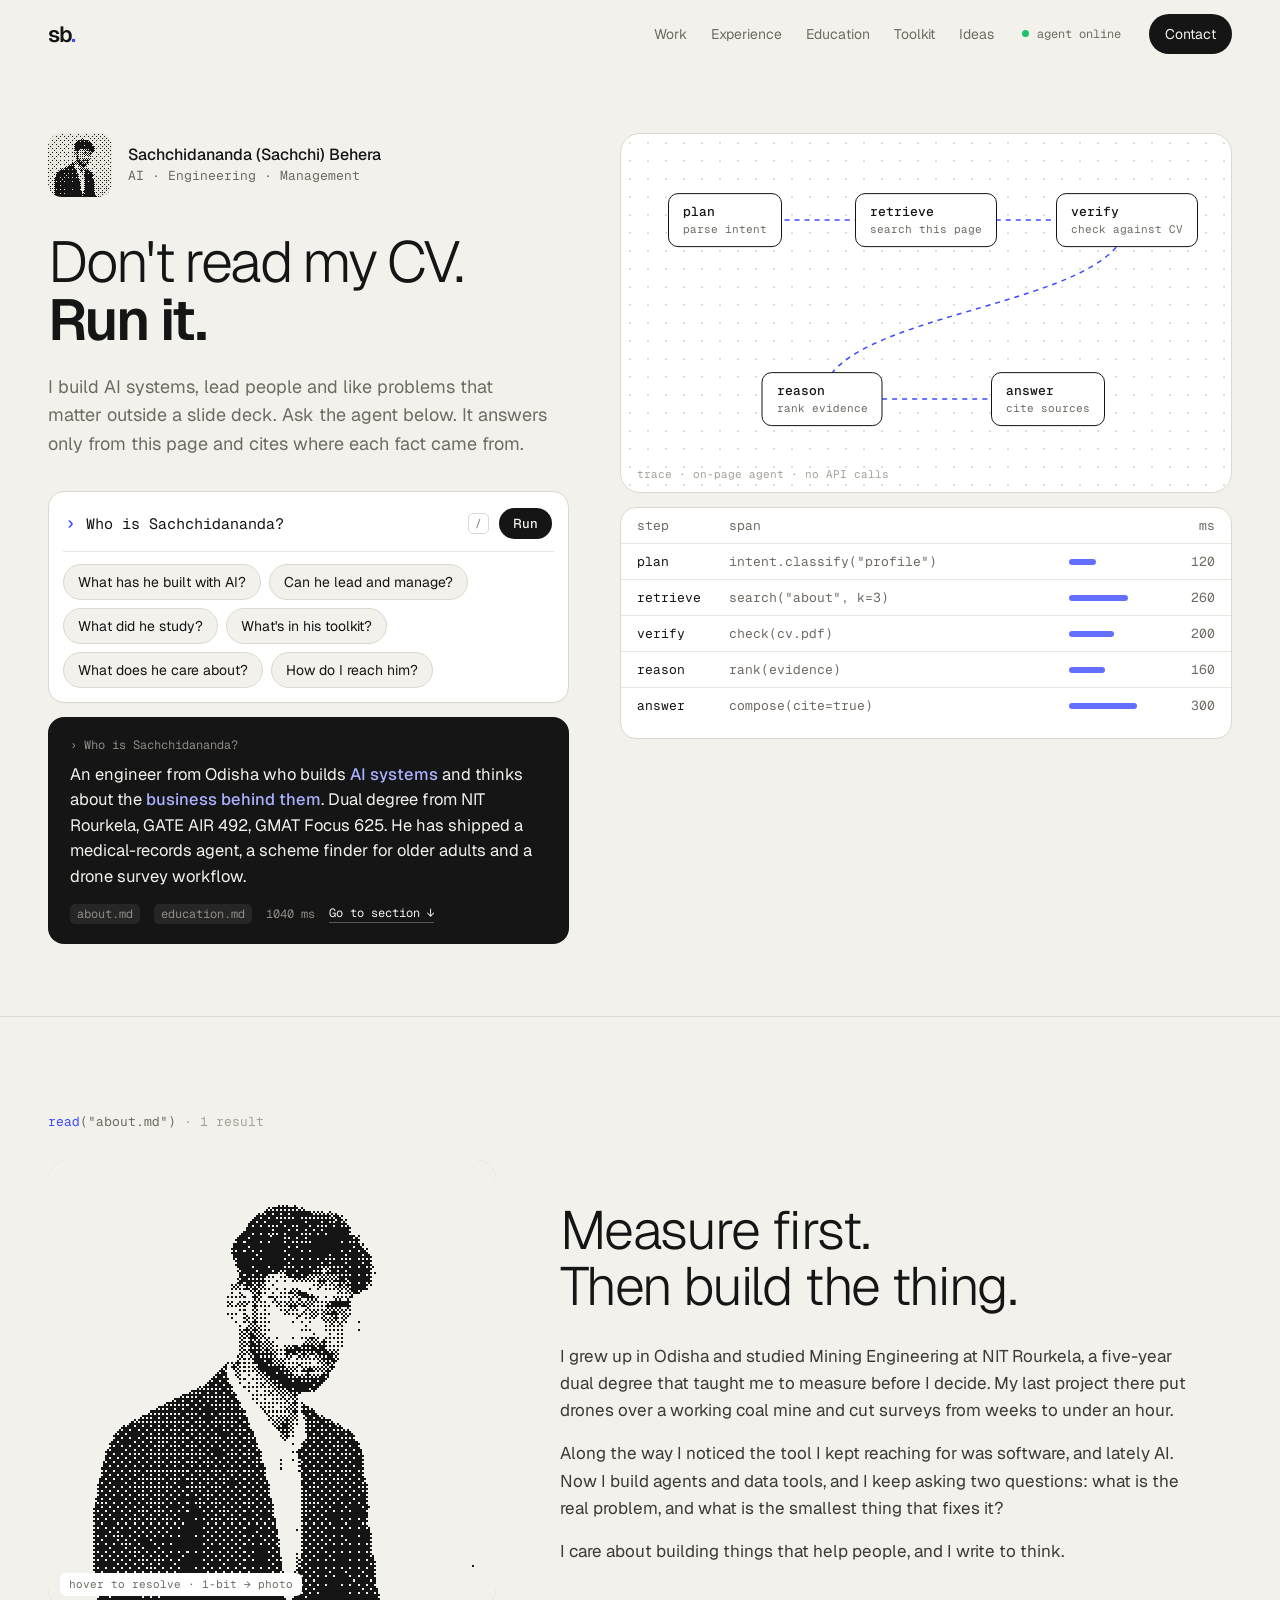
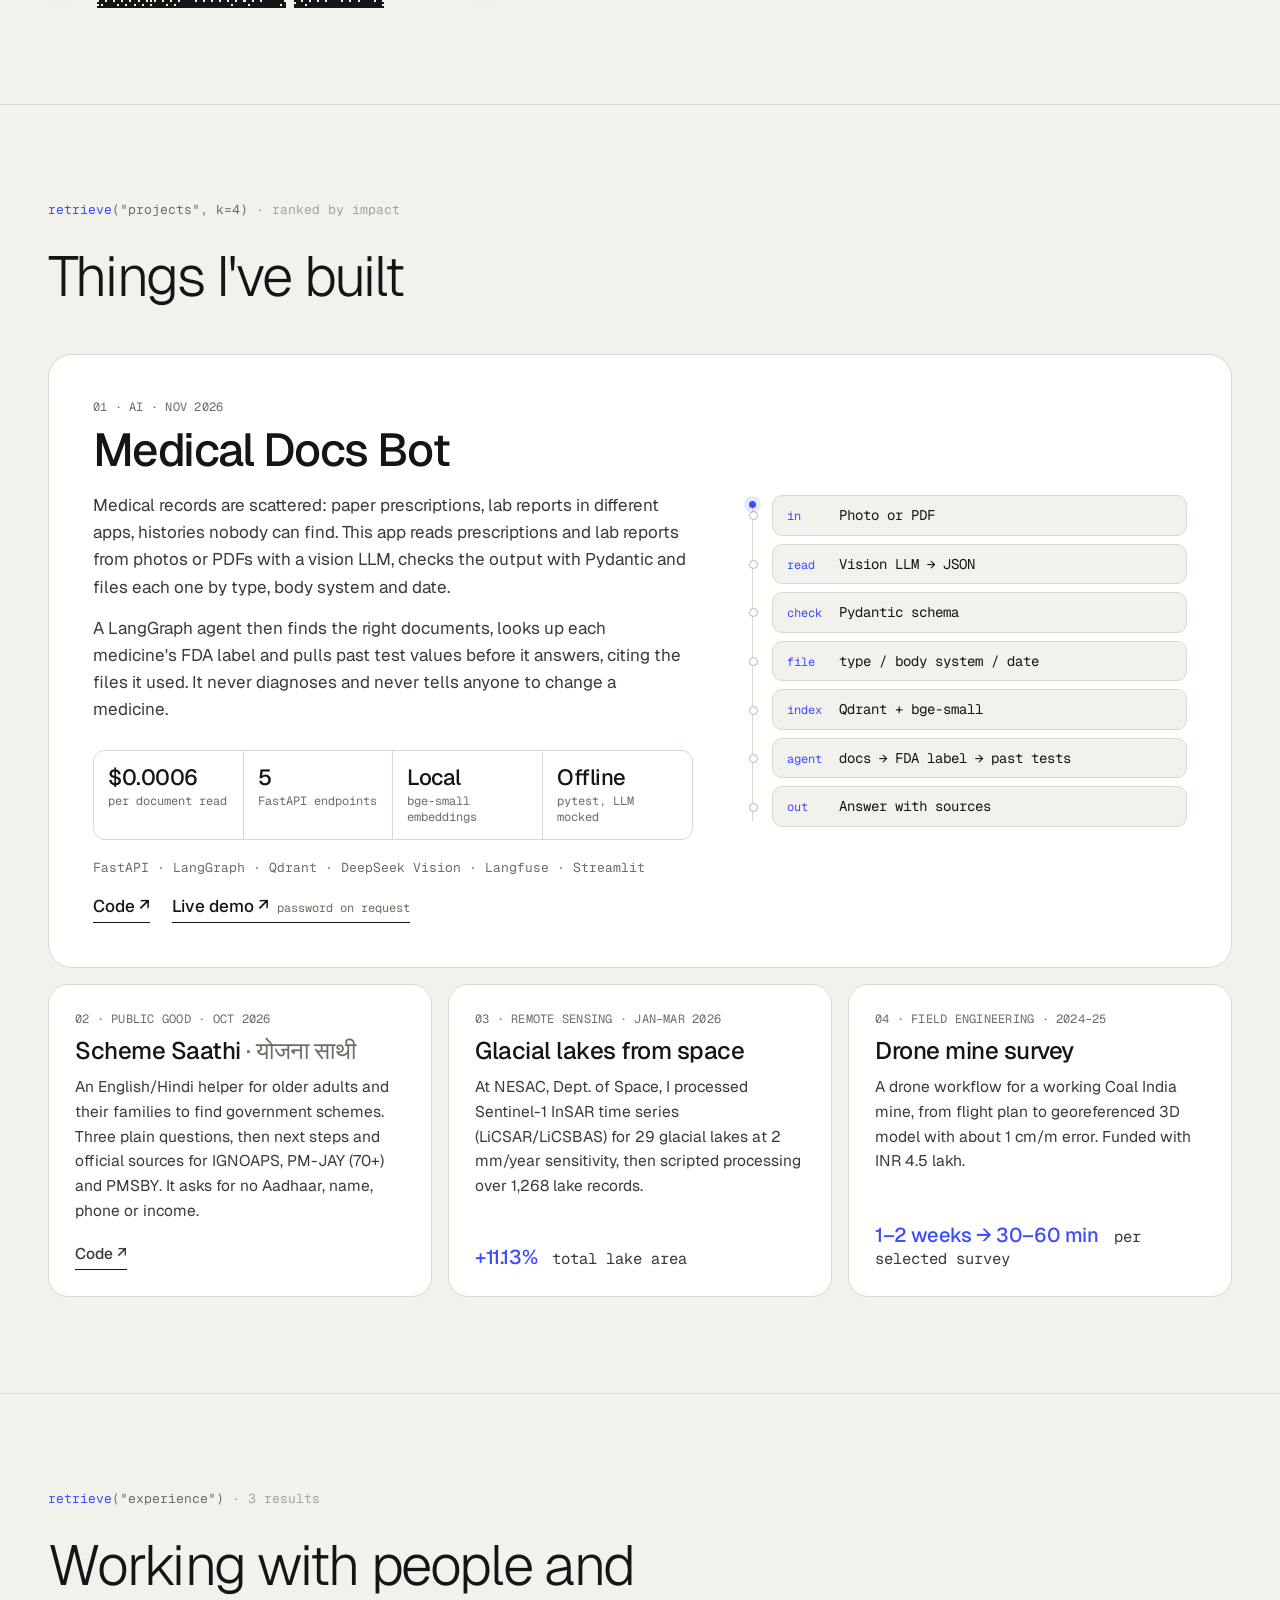
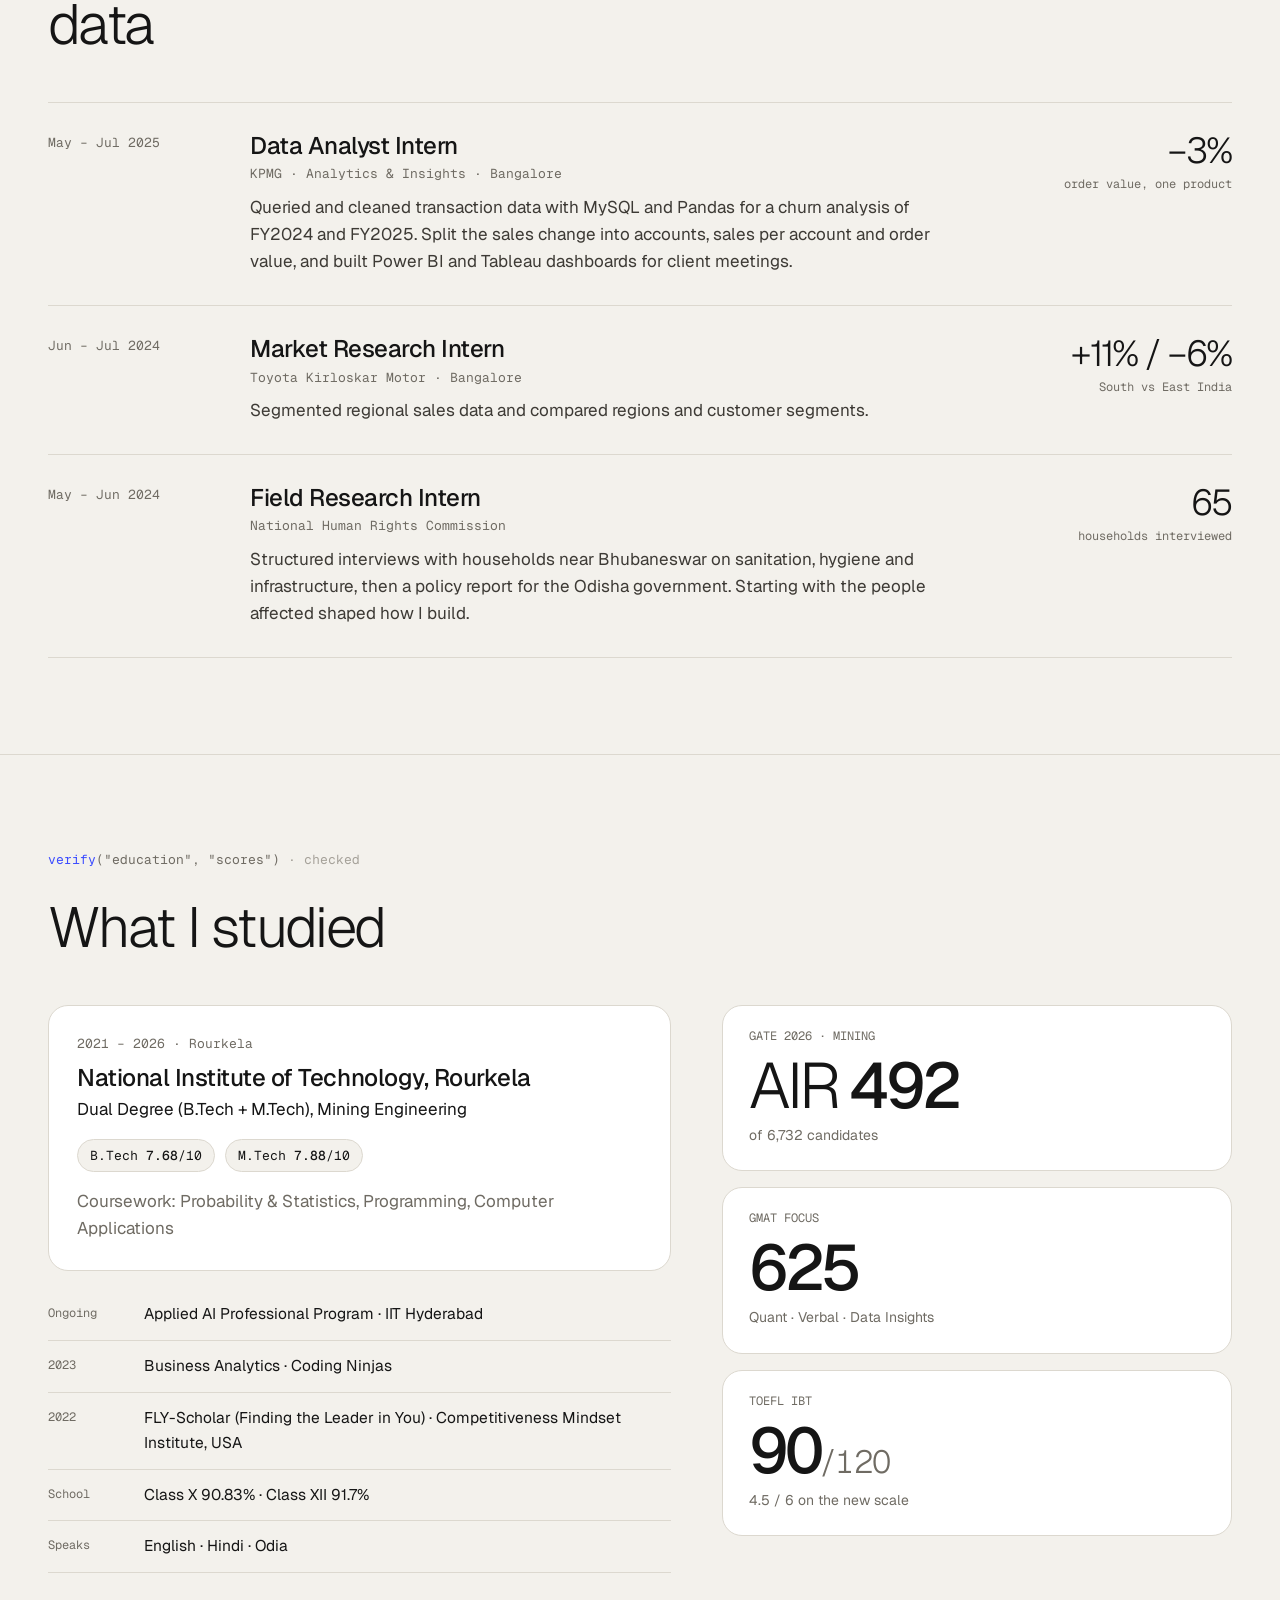
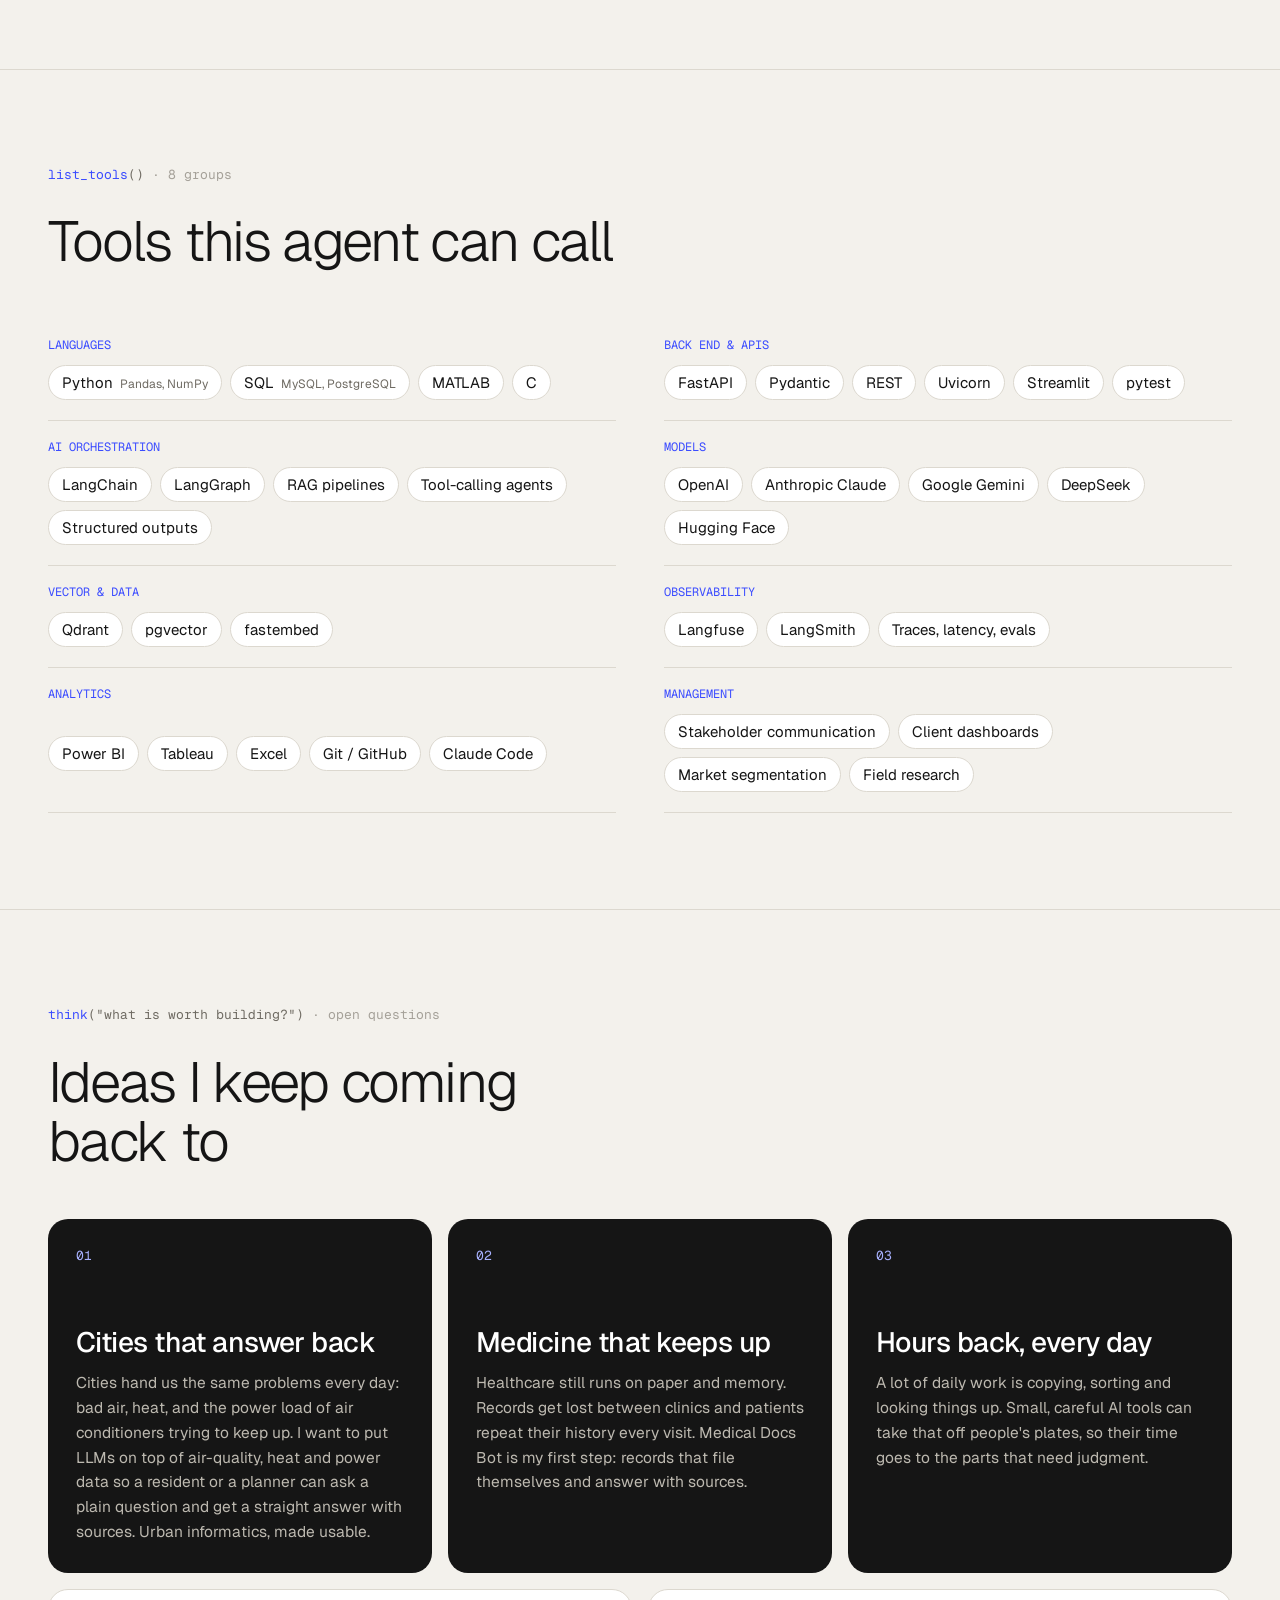
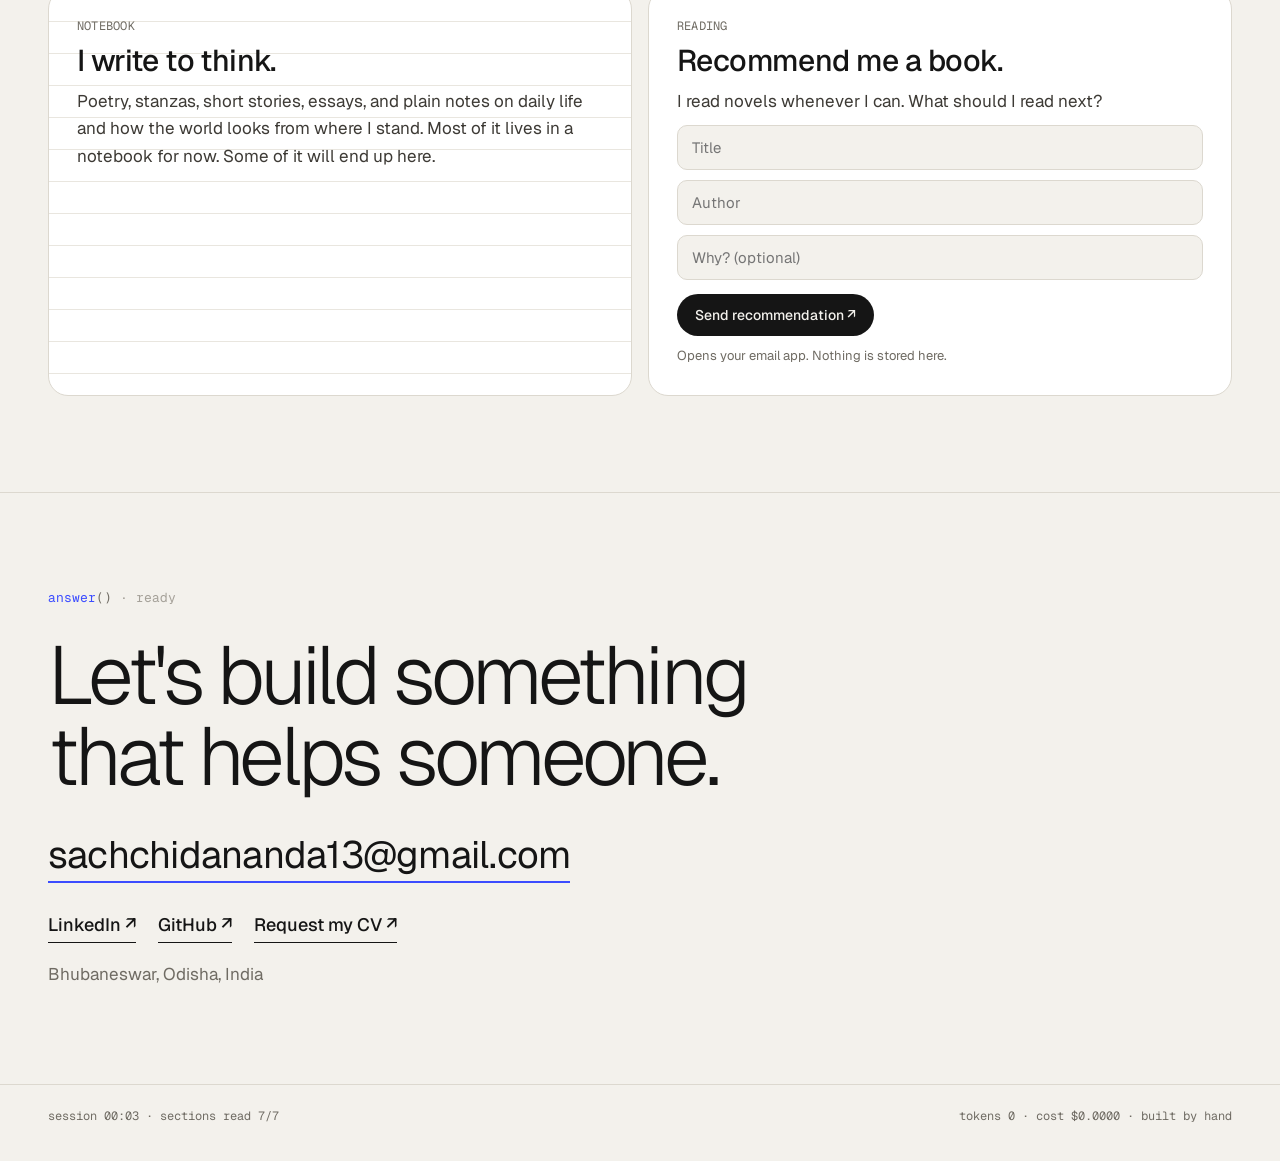
==== commit d57a9b30: "Fix ideas copy: daily city problems, not Delhi Co-Authored-By: Claude Opus 5.5 <noreply@anthropic.co" ====
--- a/index.html
+++ b/index.html
@@ -217,7 +217,7 @@
     <article class="idea">
       <p class="idx">01</p>
       <h3>Cities that answer back</h3>
-      <p>Delhi's winters bring dangerous air; its summers bring heat and a surge in air-conditioning load. I want to put LLMs on top of air-quality, heat and power data so a resident or a planner can ask a plain question and get a straight answer with sources. Urban informatics, made usable.</p>
+      <p>Cities hand us the same problems every day: bad air, heat, and the power load of air conditioners trying to keep up. I want to put LLMs on top of air-quality, heat and power data so a resident or a planner can ask a plain question and get a straight answer with sources. Urban informatics, made usable.</p>
     </article>
     <article class="idea">
       <p class="idx">02</p>
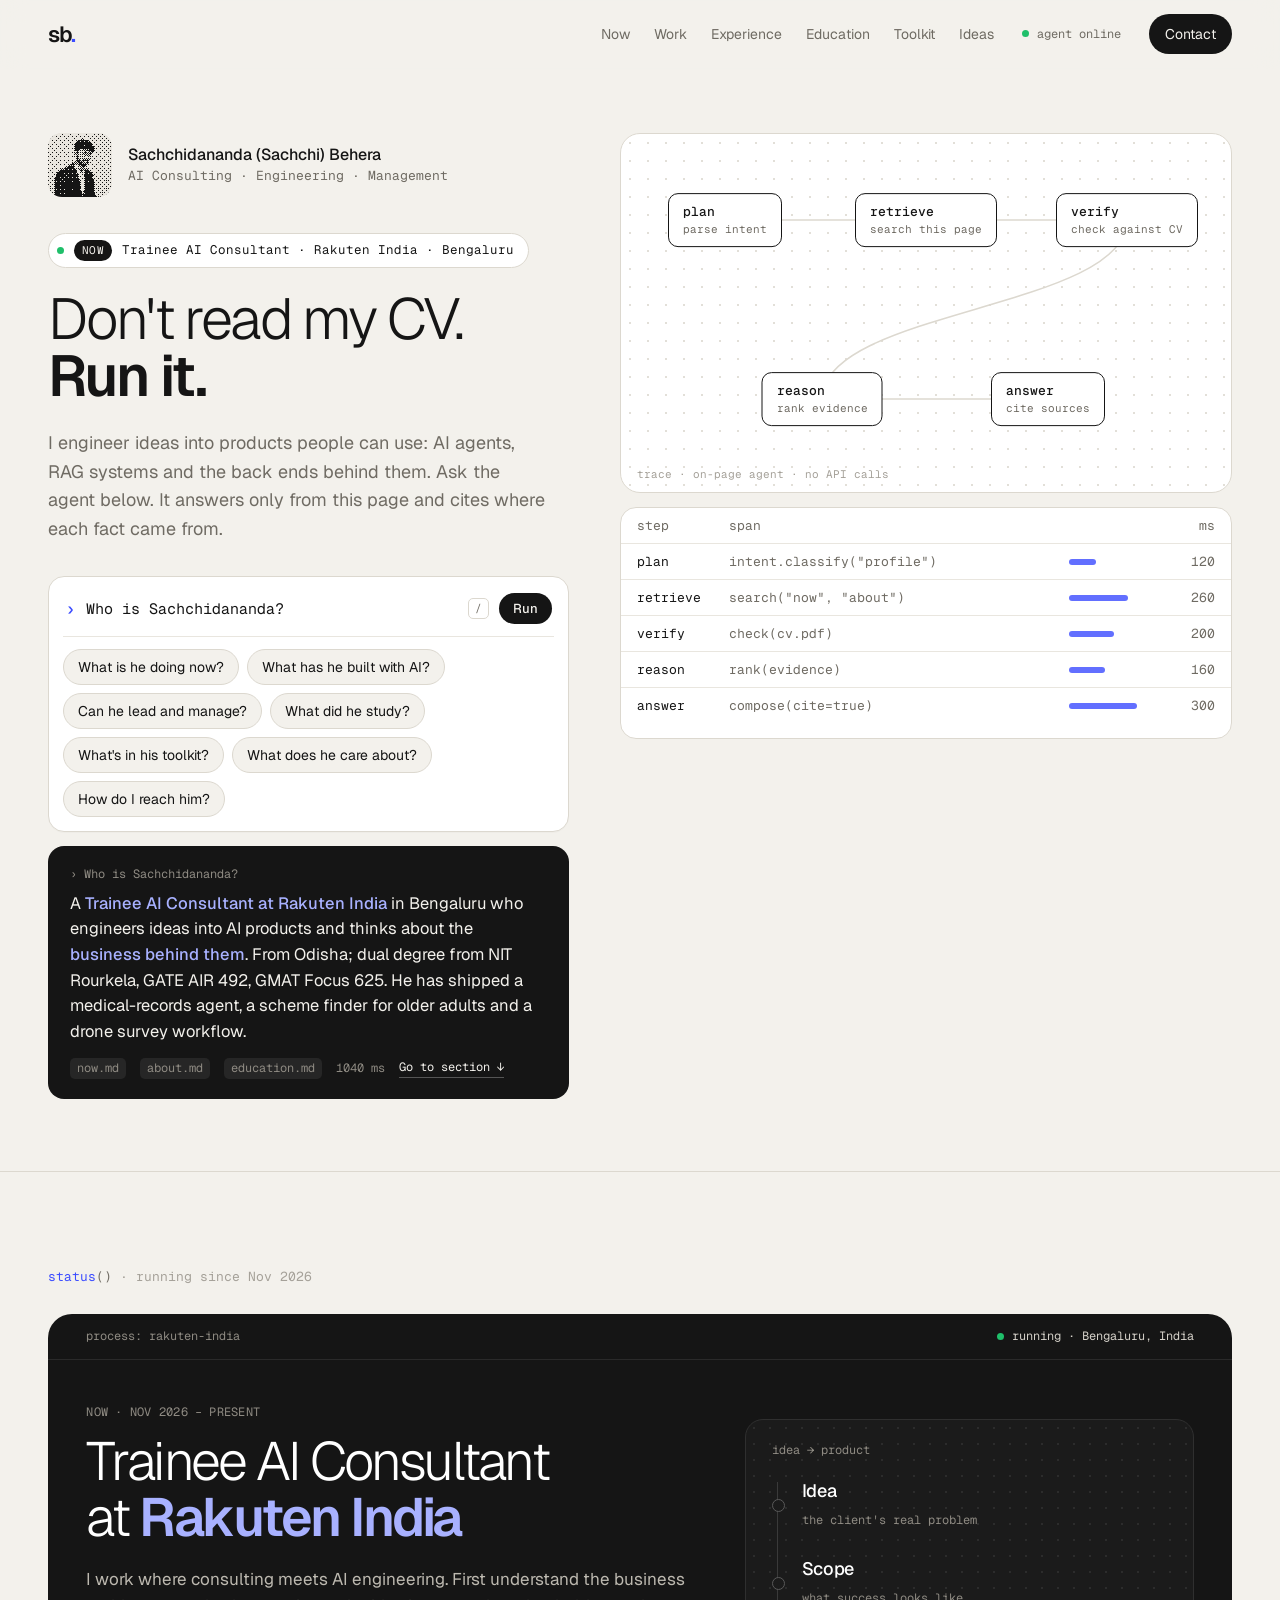
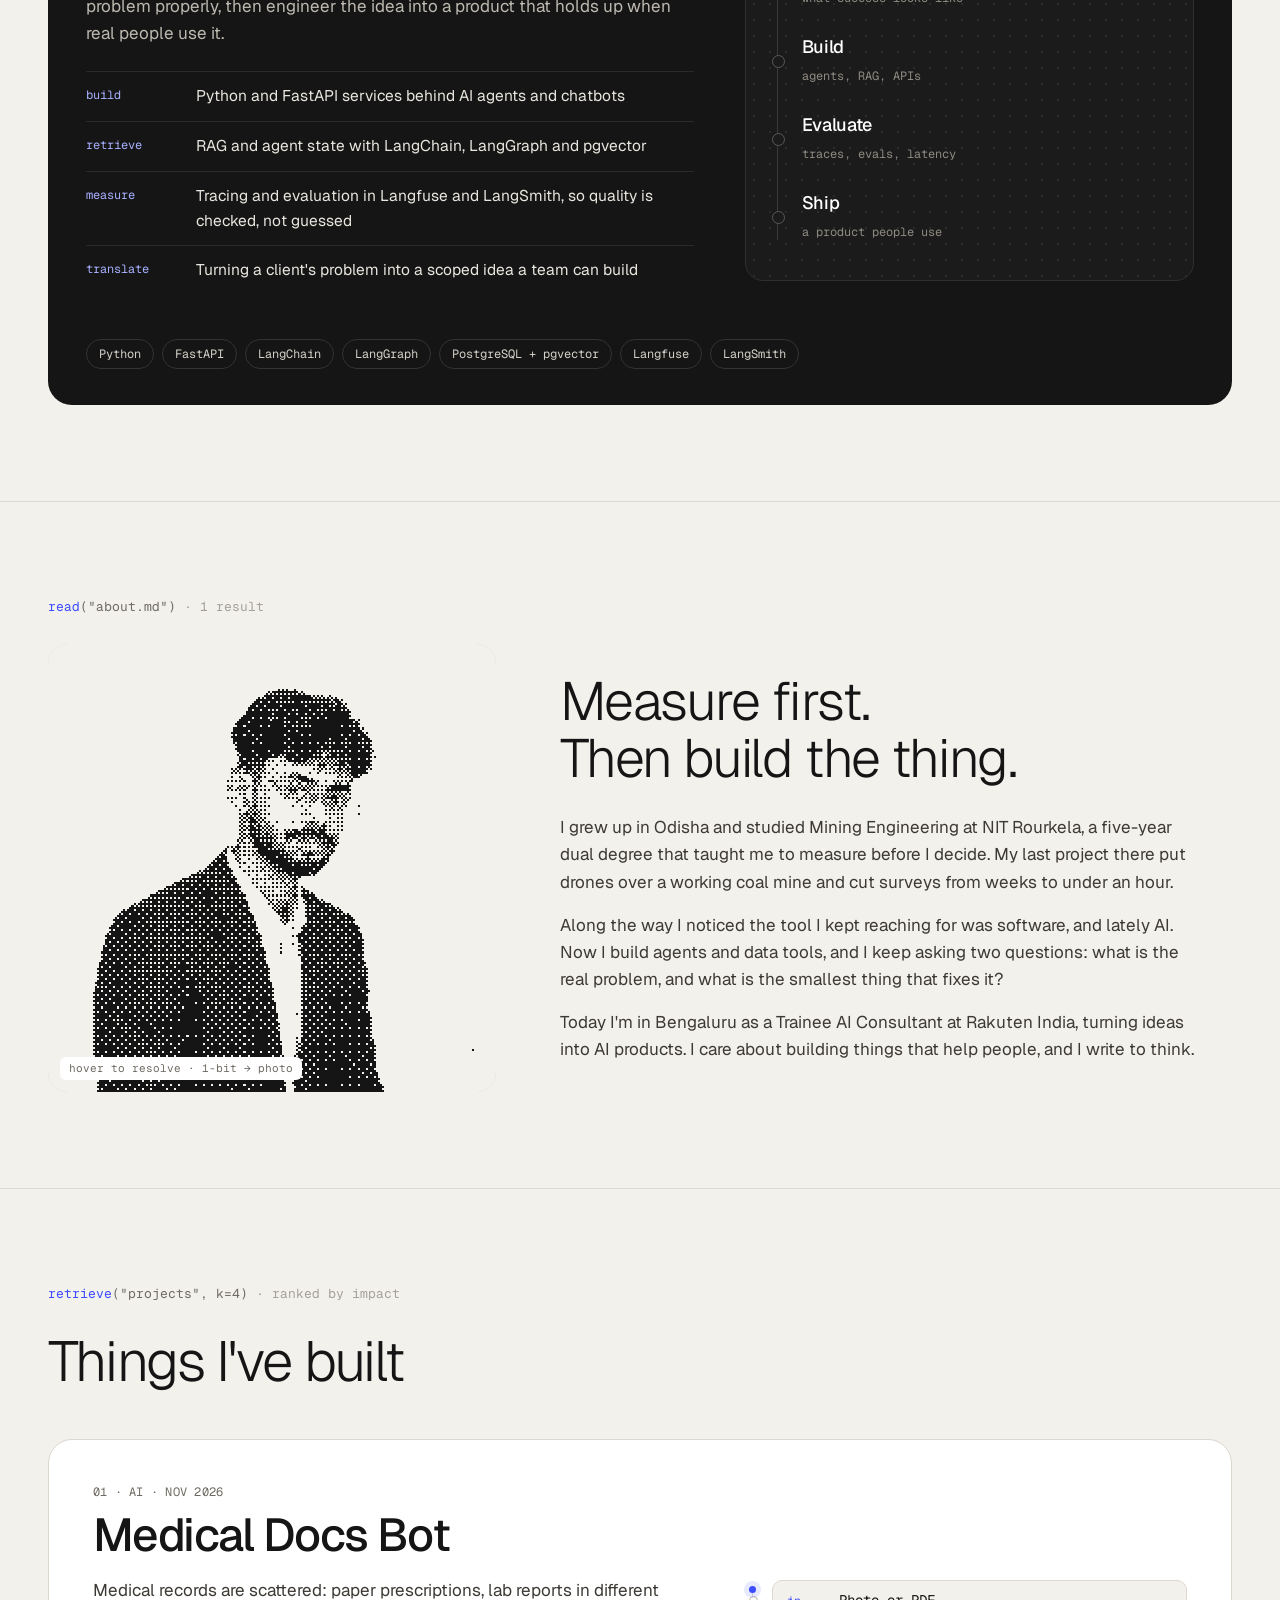
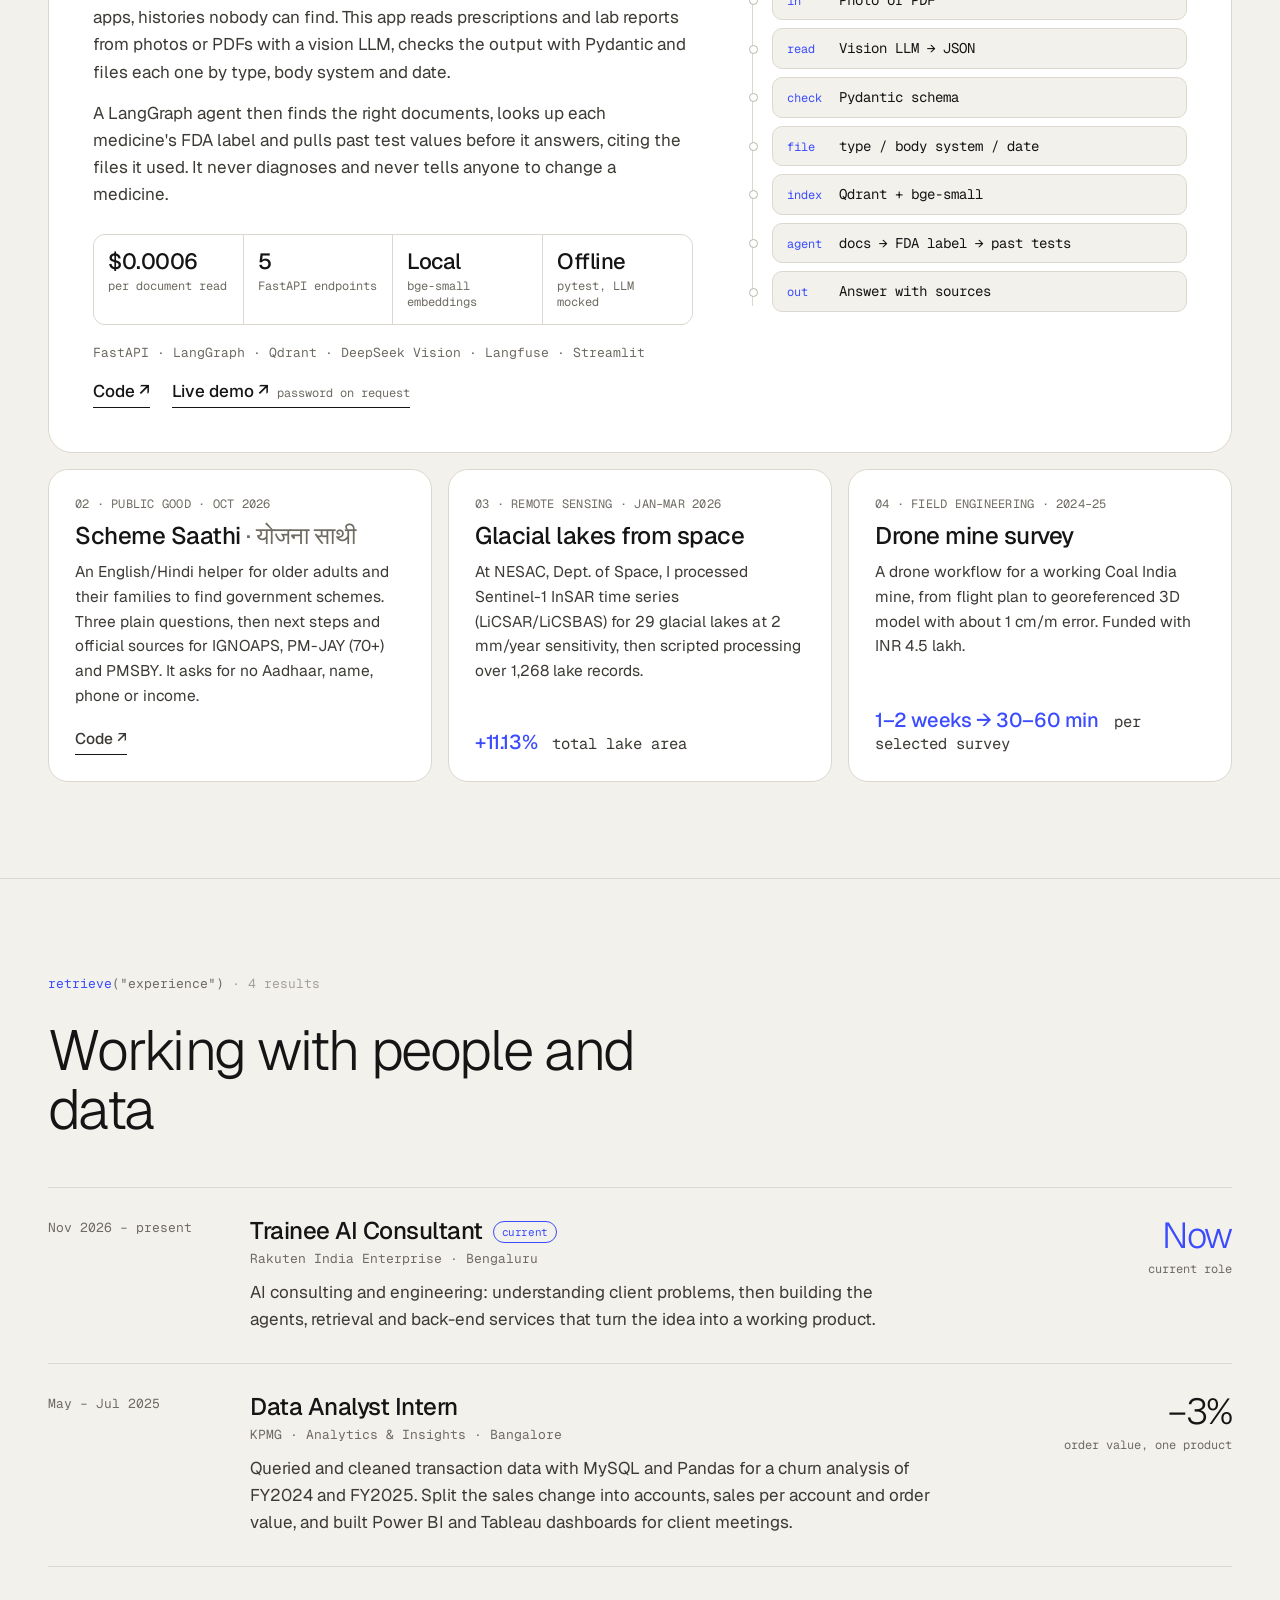
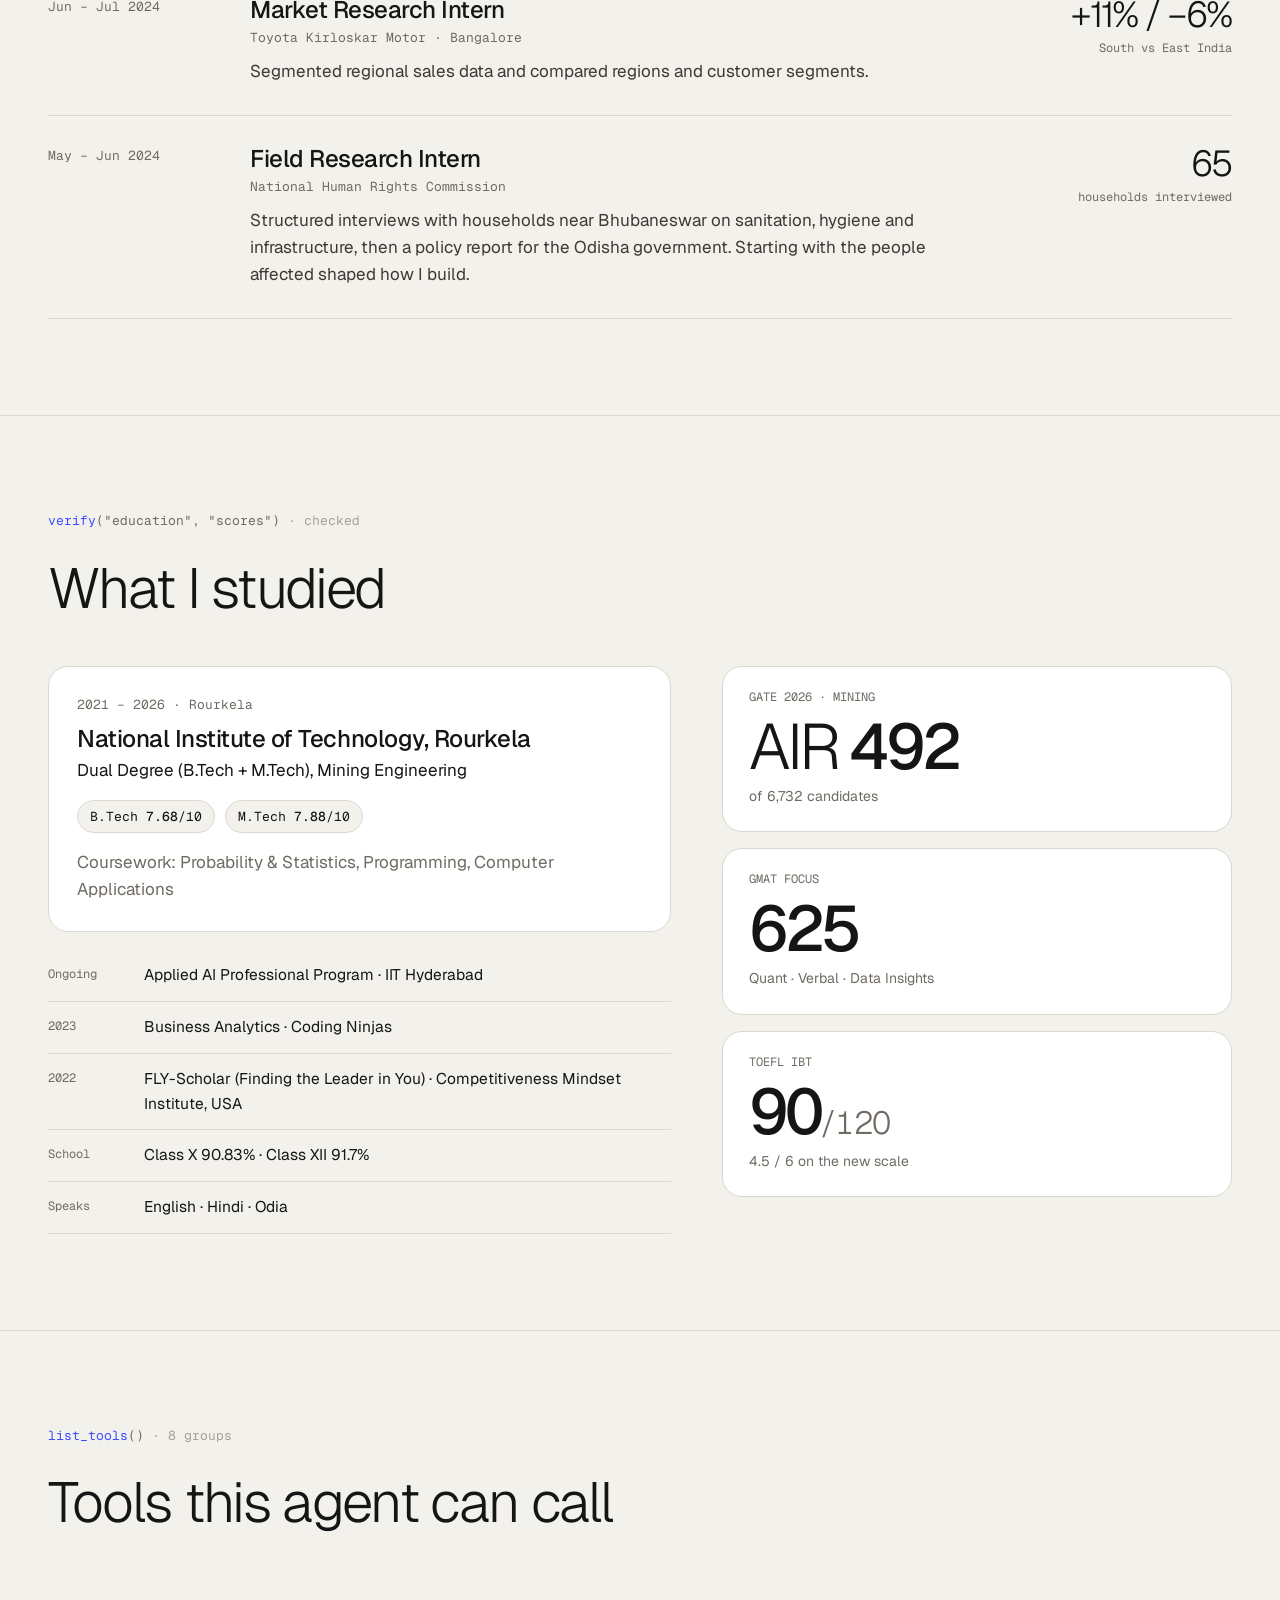
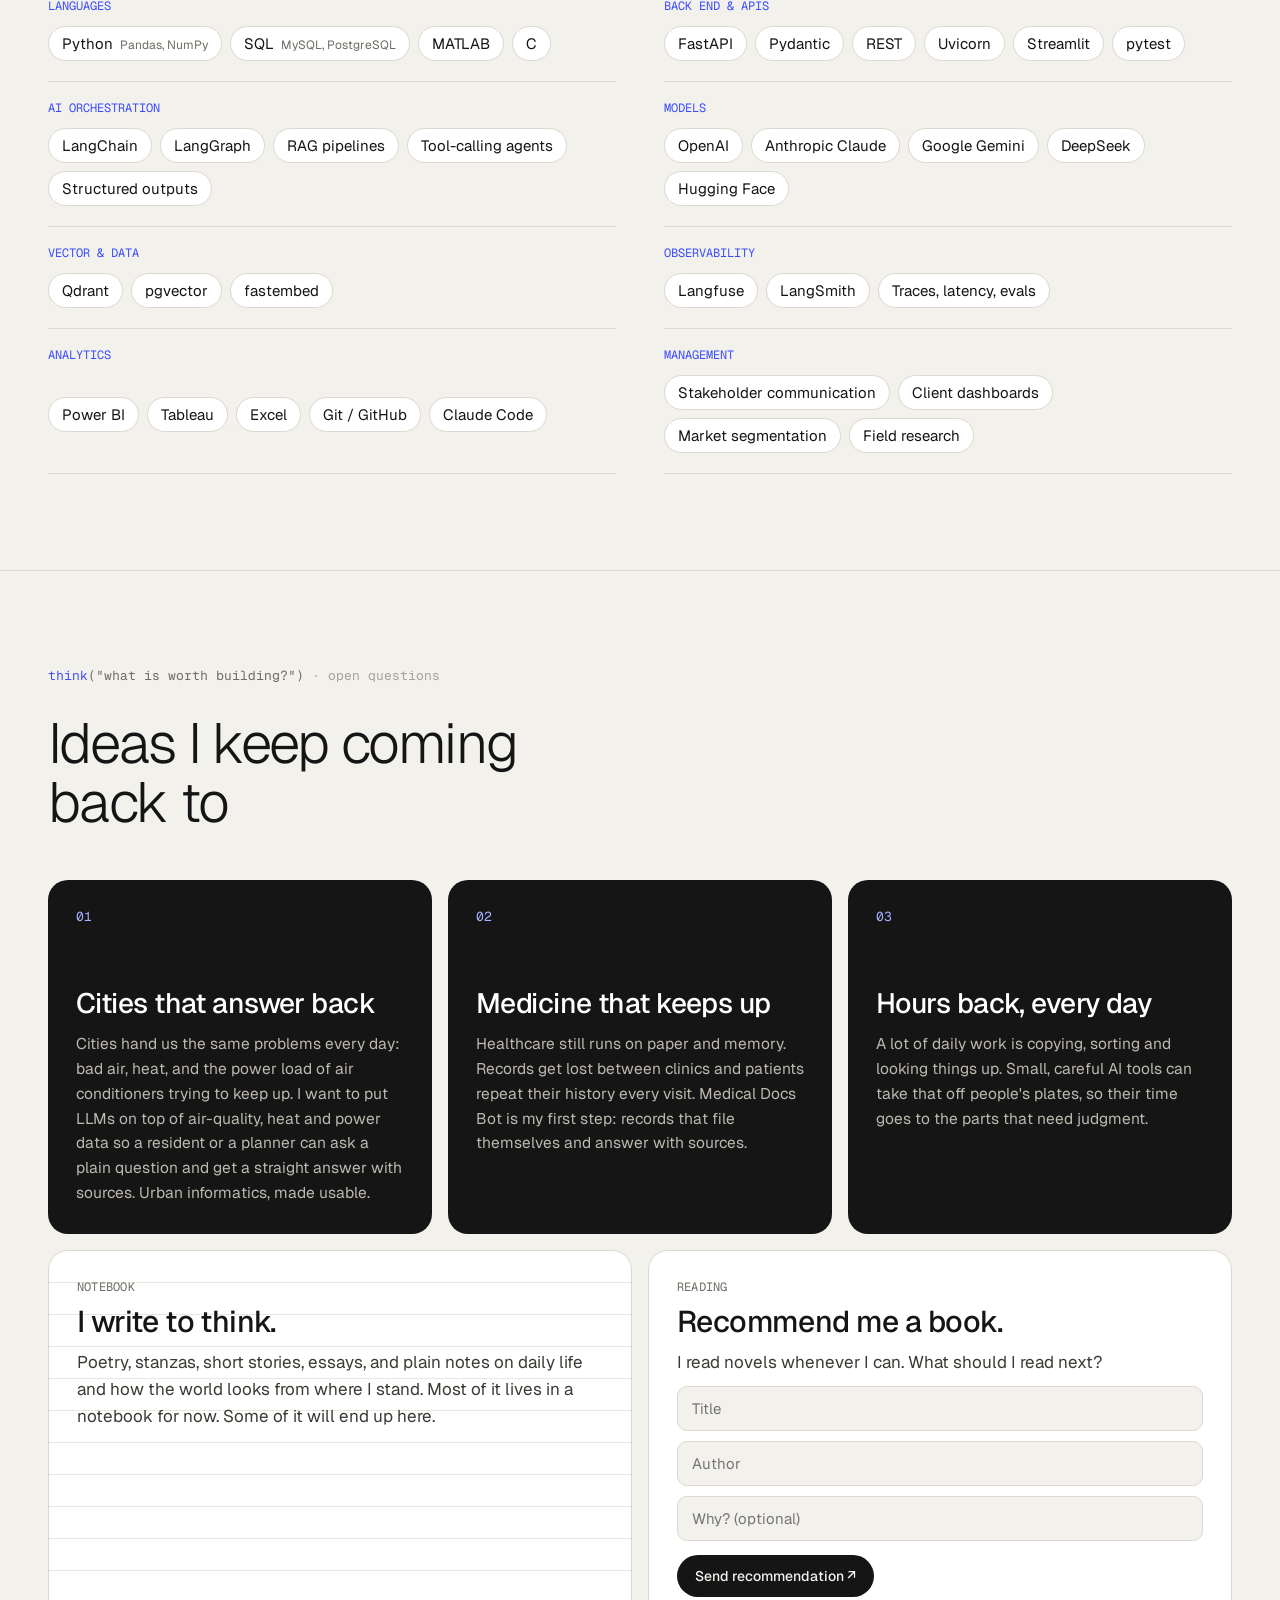
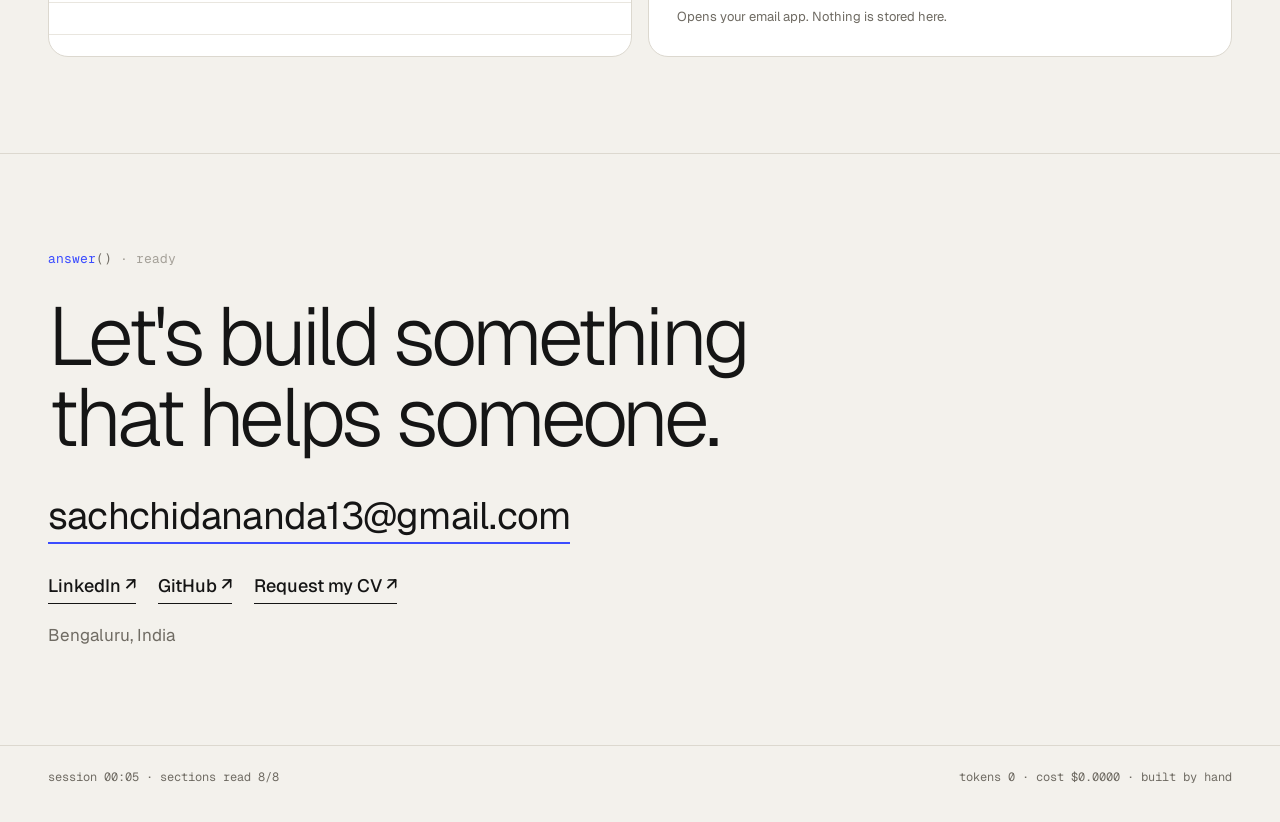
==== commit f8d756af: "Add current role: Trainee AI Consultant at Rakuten India, Bengaluru Co-Authored-By: Claude Opus 5.5 " ====
--- a/index.html
+++ b/index.html
@@ -4,7 +4,7 @@
 <meta charset="utf-8">
 <meta name="viewport" content="width=device-width, initial-scale=1">
 <title>Sachchidananda (Sachchi) Behera · AI, engineering, management</title>
-<meta name="description" content="Sachchidananda (Sachchi) Behera builds AI systems and thinks about the business behind them. NIT Rourkela dual degree, GATE AIR 492, GMAT Focus 625. Medical Docs Bot, Scheme Saathi and more.">
+<meta name="description" content="Sachchidananda (Sachchi) Behera is a Trainee AI Consultant at Rakuten India in Bengaluru who engineers ideas into AI products. NIT Rourkela dual degree, GATE AIR 492, GMAT Focus 625. Medical Docs Bot, Scheme Saathi and more.">
 <link rel="canonical" href="https://sachchi-sapiens.github.io/">
 <meta property="og:title" content="Sachchidananda (Sachchi) Behera · Don't read my CV. Run it.">
 <meta property="og:description" content="AI systems, engineering and management. Ask the on-page agent anything about my work.">
@@ -23,7 +23,7 @@
 <header class="top">
   <a class="mono-mark" href="#top" aria-label="Back to top">sb<span>.</span></a>
   <nav aria-label="Sections">
-    <a href="#work">Work</a><a href="#lead">Experience</a><a href="#edu">Education</a><a href="#tools">Toolkit</a><a href="#ideas">Ideas</a>
+    <a href="#now">Now</a><a href="#work">Work</a><a href="#lead">Experience</a><a href="#edu">Education</a><a href="#tools">Toolkit</a><a href="#ideas">Ideas</a>
   </nav>
   <span class="live">agent online</span>
   <a class="btn-sm" href="#contact">Contact</a>
@@ -35,10 +35,11 @@
   <div class="hero-left">
     <div class="who">
       <canvas id="avatar" width="128" height="128" aria-hidden="true"></canvas>
-      <div><b>Sachchidananda (Sachchi) Behera</b>AI · Engineering · Management</div>
-    </div>
+      <div><b>Sachchidananda (Sachchi) Behera</b>AI Consulting · Engineering · Management</div>
+    </div>
+    <a class="now-pill" href="#now"><span class="dot" aria-hidden="true"></span><span>Now</span>Trainee AI Consultant · Rakuten India · Bengaluru</a>
     <h1>Don't read my CV.<br><b>Run it.</b></h1>
-    <p class="sub">I build AI systems, lead people and like problems that matter outside a slide deck. Ask the agent below. It answers only from this page and cites where each fact came from.</p>
+    <p class="sub">I engineer ideas into products people can use: AI agents, RAG systems and the back ends behind them. Ask the agent below. It answers only from this page and cites where each fact came from.</p>
 
     <form class="ask" id="ask" autocomplete="off">
       <label for="q" class="sr">Ask a question about Sachchidananda</label>
@@ -68,6 +69,41 @@
       <div class="row head"><span>step</span><span>span</span><span class="ms">ms</span></div>
     </div>
   </div>
+</section>
+
+<!-- ============ NOW ============ -->
+<section class="sec" id="now">
+  <p class="span-h"><span>status</span>() <i>· running since Nov 2026</i></p>
+  <article class="now">
+    <div class="now-head">
+      <span>process: rakuten-india</span>
+      <span class="run-state"><span class="dot" aria-hidden="true"></span>running · Bengaluru, India</span>
+    </div>
+    <div class="now-body">
+      <div class="now-text">
+        <p class="tag">Now · Nov 2026 – present</p>
+        <h2>Trainee AI Consultant<br>at <b>Rakuten India</b></h2>
+        <p>I work where consulting meets AI engineering. First understand the business problem properly, then engineer the idea into a product that holds up when real people use it.</p>
+        <ul class="now-list">
+          <li><span>build</span>Python and FastAPI services behind AI agents and chatbots</li>
+          <li><span>retrieve</span>RAG and agent state with LangChain, LangGraph and pgvector</li>
+          <li><span>measure</span>Tracing and evaluation in Langfuse and LangSmith, so quality is checked, not guessed</li>
+          <li><span>translate</span>Turning a client's problem into a scoped idea a team can build</li>
+        </ul>
+      </div>
+      <div class="flow" aria-label="How I take an idea to a product">
+        <p class="flow-label">idea → product</p>
+        <ol>
+          <li><b>Idea</b><small>the client's real problem</small></li>
+          <li><b>Scope</b><small>what success looks like</small></li>
+          <li><b>Build</b><small>agents, RAG, APIs</small></li>
+          <li><b>Evaluate</b><small>traces, evals, latency</small></li>
+          <li><b>Ship</b><small>a product people use</small></li>
+        </ol>
+      </div>
+    </div>
+    <p class="now-stack"><span>Python</span><span>FastAPI</span><span>LangChain</span><span>LangGraph</span><span>PostgreSQL + pgvector</span><span>Langfuse</span><span>LangSmith</span></p>
+  </article>
 </section>
 
 <!-- ============ ABOUT ============ -->
@@ -83,7 +119,7 @@
       <h2>Measure first.<br>Then build the thing.</h2>
       <p>I grew up in Odisha and studied Mining Engineering at NIT Rourkela, a five-year dual degree that taught me to measure before I decide. My last project there put drones over a working coal mine and cut surveys from weeks to under an hour.</p>
       <p>Along the way I noticed the tool I kept reaching for was software, and lately AI. Now I build agents and data tools, and I keep asking two questions: what is the real problem, and what is the smallest thing that fixes it?</p>
-      <p>I care about building things that help people, and I write to think.</p>
+      <p>Today I'm in Bengaluru as a Trainee AI Consultant at Rakuten India, turning ideas into AI products. I care about building things that help people, and I write to think.</p>
     </div>
   </div>
 </section>
@@ -143,9 +179,14 @@
 
 <!-- ============ LEADERSHIP ============ -->
 <section class="sec" id="lead">
-  <p class="span-h"><span>retrieve</span>("experience") <i>· 3 results</i></p>
+  <p class="span-h"><span>retrieve</span>("experience") <i>· 4 results</i></p>
   <h2 class="sec-title">Working with people and data</h2>
   <div class="rows">
+    <article class="row-item current">
+      <p class="when">Nov 2026 – present</p>
+      <div><h3>Trainee AI Consultant</h3><p class="org">Rakuten India Enterprise · Bengaluru</p><p>AI consulting and engineering: understanding client problems, then building the agents, retrieval and back-end services that turn the idea into a working product.</p></div>
+      <p class="big">Now<small>current role</small></p>
+    </article>
     <article class="row-item">
       <p class="when">May – Jul 2025</p>
       <div><h3>Data Analyst Intern</h3><p class="org">KPMG · Analytics &amp; Insights · Bangalore</p><p>Queried and cleaned transaction data with MySQL and Pandas for a churn analysis of FY2024 and FY2025. Split the sales change into accounts, sales per account and order value, and built Power BI and Tableau dashboards for client meetings.</p></div>
@@ -263,7 +304,7 @@
     <a href="https://github.com/sachchi-sapiens" target="_blank" rel="noopener">GitHub ↗</a>
     <a href="mailto:sachchidananda13@gmail.com?subject=CV%20request">Request my CV ↗</a>
   </p>
-  <p class="muted">Bhubaneswar, Odisha, India</p>
+  <p class="muted">Bengaluru, India</p>
 </section>
 </main>
 
--- a/styles.css
+++ b/styles.css
@@ -231,3 +231,43 @@
   html{scroll-behavior:auto}
   .reveal{opacity:1;transform:none}
 }
+
+/* ---------- now: current role ---------- */
+.now-pill{display:inline-flex;align-items:center;gap:10px;margin-bottom:22px;padding:6px 14px 6px 8px;border:1px solid var(--line);border-radius:999px;background:var(--paper);font:400 12.5px/1.3 var(--mono);color:var(--ink);text-decoration:none;transition:border-color .2s,box-shadow .2s}
+.now-pill:hover{border-color:var(--acc);box-shadow:0 0 0 4px var(--acc-soft)}
+.now-pill>span:not(.dot){background:var(--ink);color:var(--bg);border-radius:999px;padding:3px 8px;font-size:11px;text-transform:uppercase;letter-spacing:.04em}
+.dot{display:inline-block;flex:none;width:7px;height:7px;border-radius:50%;background:var(--ok);animation:pulse 1.8s infinite}
+.now{border-radius:24px;background:var(--ink);color:#e9e6df;overflow:hidden}
+.now-head{display:flex;justify-content:space-between;gap:12px;flex-wrap:wrap;padding:14px clamp(20px,3vw,40px);border-bottom:1px solid #2a2a2a;font:400 12px/1.4 var(--mono);color:#8f8b83}
+.run-state{display:inline-flex;align-items:center;gap:8px;color:#d6d2ca}
+.now-body{display:grid;grid-template-columns:minmax(0,1.15fr) minmax(0,.85fr);gap:clamp(28px,4vw,56px);padding:clamp(24px,3.5vw,44px) clamp(20px,3vw,40px)}
+.now .tag{color:#8f8b83}
+.now h2{font-size:clamp(34px,4.2vw,58px);font-weight:300;letter-spacing:-.045em;color:#fff;margin:12px 0 20px}
+.now h2 b{font-weight:600;color:#a8b1ff}
+.now-text>p:not(.tag){color:#bdb9b0;max-width:56ch}
+.now-list{list-style:none;margin-top:24px}
+.now-list li{display:grid;grid-template-columns:96px minmax(0,1fr);gap:14px;padding:12px 0;border-top:1px solid #2a2a2a;font-size:15.5px;color:#e9e6df}
+.now-list span{font:400 12px/1.9 var(--mono);color:#a8b1ff}
+.flow{align-self:center;padding:24px 26px;border:1px solid #2f2f2f;border-radius:18px;background:#1b1b1b;background-image:radial-gradient(#2c2c2c 1px,transparent 1px);background-size:16px 16px}
+.flow-label{font:400 12px/1 var(--mono);color:#8f8b83;margin-bottom:10px}
+.flow ol{list-style:none;position:relative}
+.flow ol::before{content:'';position:absolute;left:5px;top:16px;bottom:16px;width:1px;background:#3a3a3a}
+.flow li{position:relative;padding:11px 0 11px 30px}
+.flow li::before{content:'';position:absolute;left:0;top:50%;width:11px;height:11px;margin-top:-6px;border-radius:50%;background:#1b1b1b;border:1px solid #5a5a5a;animation:stage 6s infinite}
+.flow li b{display:block;font-weight:500;font-size:18px;color:#fff;letter-spacing:-.02em;animation:stagetext 6s infinite}
+.flow li small{font:400 12px/1.4 var(--mono);color:#8f8b83}
+.flow li:nth-child(2)::before,.flow li:nth-child(2) b{animation-delay:1.2s}
+.flow li:nth-child(3)::before,.flow li:nth-child(3) b{animation-delay:2.4s}
+.flow li:nth-child(4)::before,.flow li:nth-child(4) b{animation-delay:3.6s}
+.flow li:nth-child(5)::before,.flow li:nth-child(5) b{animation-delay:4.8s}
+@keyframes stage{0%,20%{background:var(--acc);border-color:var(--acc);box-shadow:0 0 0 5px rgba(59,76,255,.25)}24%,100%{background:#1b1b1b;border-color:#5a5a5a;box-shadow:none}}
+@keyframes stagetext{0%,20%{color:#a8b1ff}24%,100%{color:#fff}}
+.now-stack{display:flex;flex-wrap:wrap;gap:8px;padding:0 clamp(20px,3vw,40px) clamp(24px,3vw,36px)}
+.now-stack span{font:400 12px/1 var(--mono);color:#d6d2ca;border:1px solid #333;border-radius:999px;padding:8px 12px}
+.row-item.current .big{color:var(--acc)}
+.row-item.current h3::after{content:'current';margin-left:10px;vertical-align:3px;font:400 11px/1 var(--mono);color:var(--acc);border:1px solid var(--acc);border-radius:999px;padding:3px 8px}
+@media (max-width:1020px){ .now-body{grid-template-columns:1fr} }
+@media (max-width:640px){
+  .now-pill{font-size:11.5px}
+  .now-list li{grid-template-columns:1fr;gap:2px}
+}
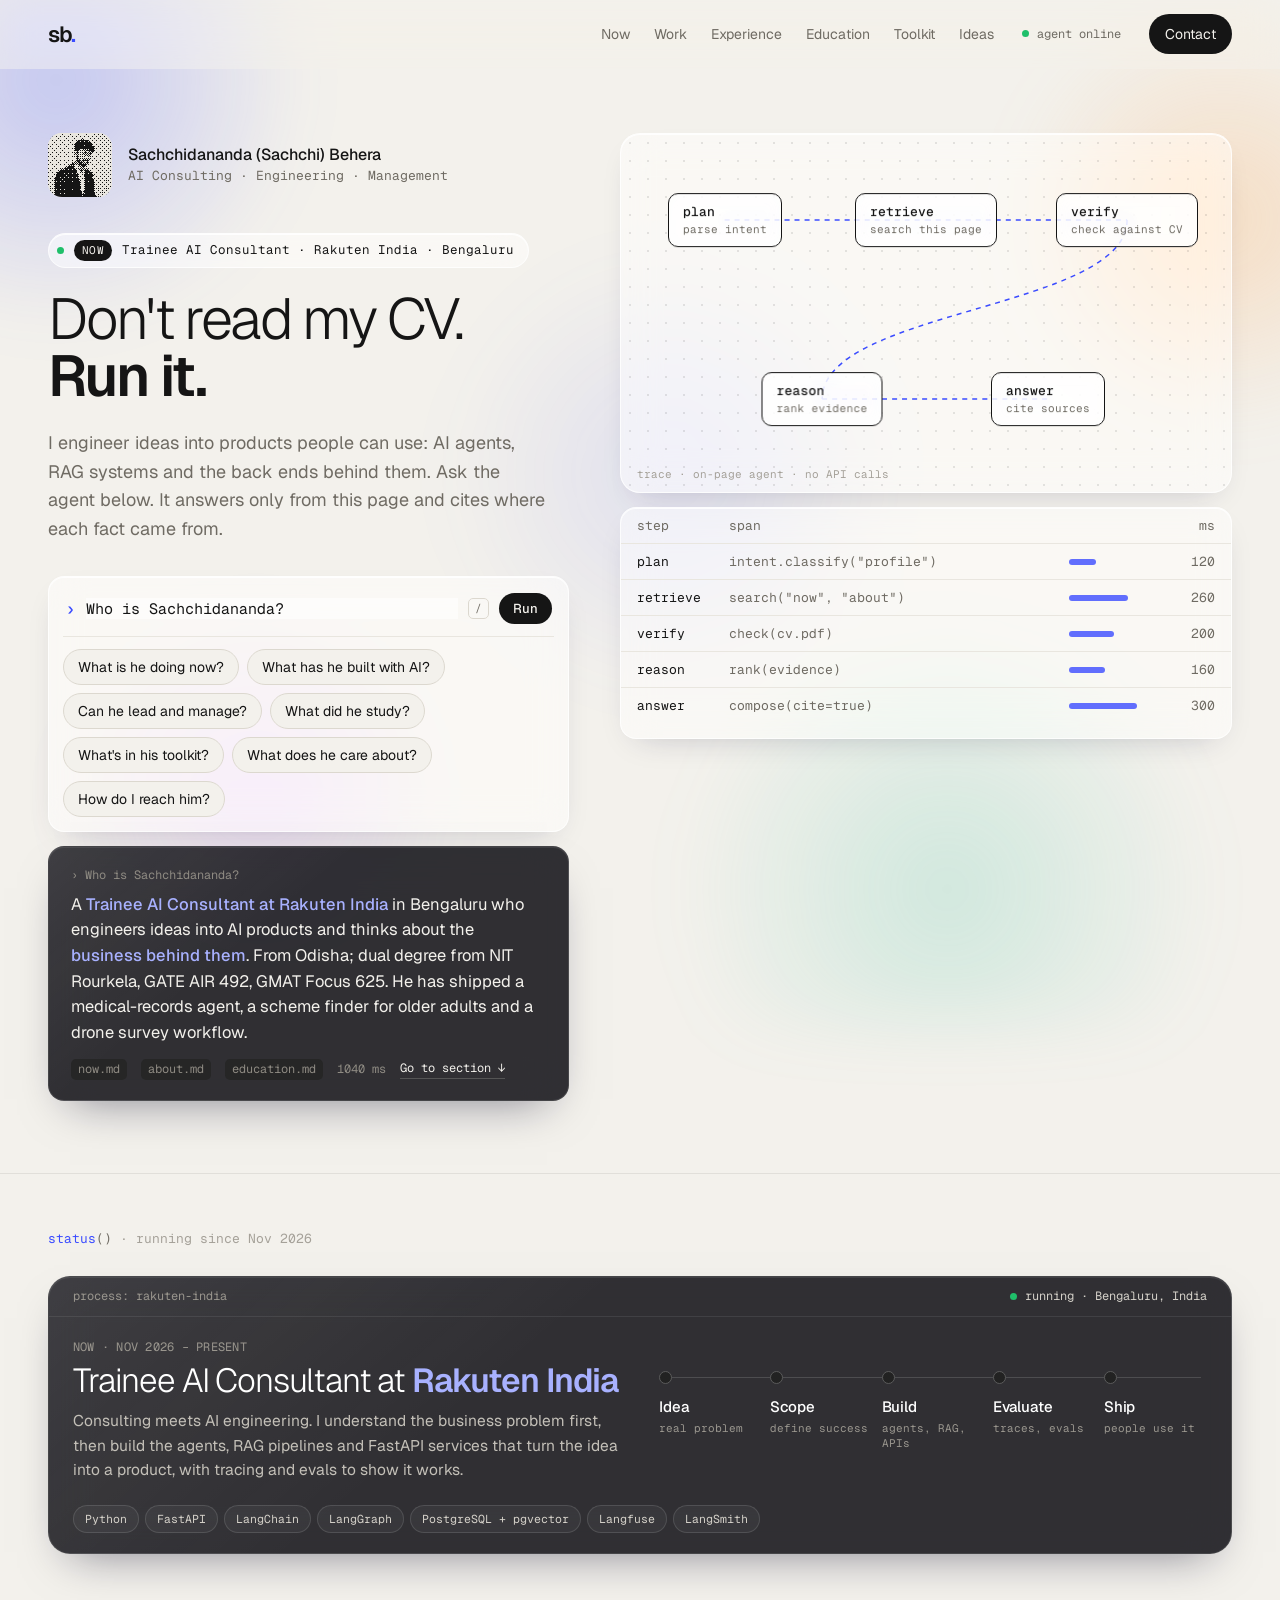
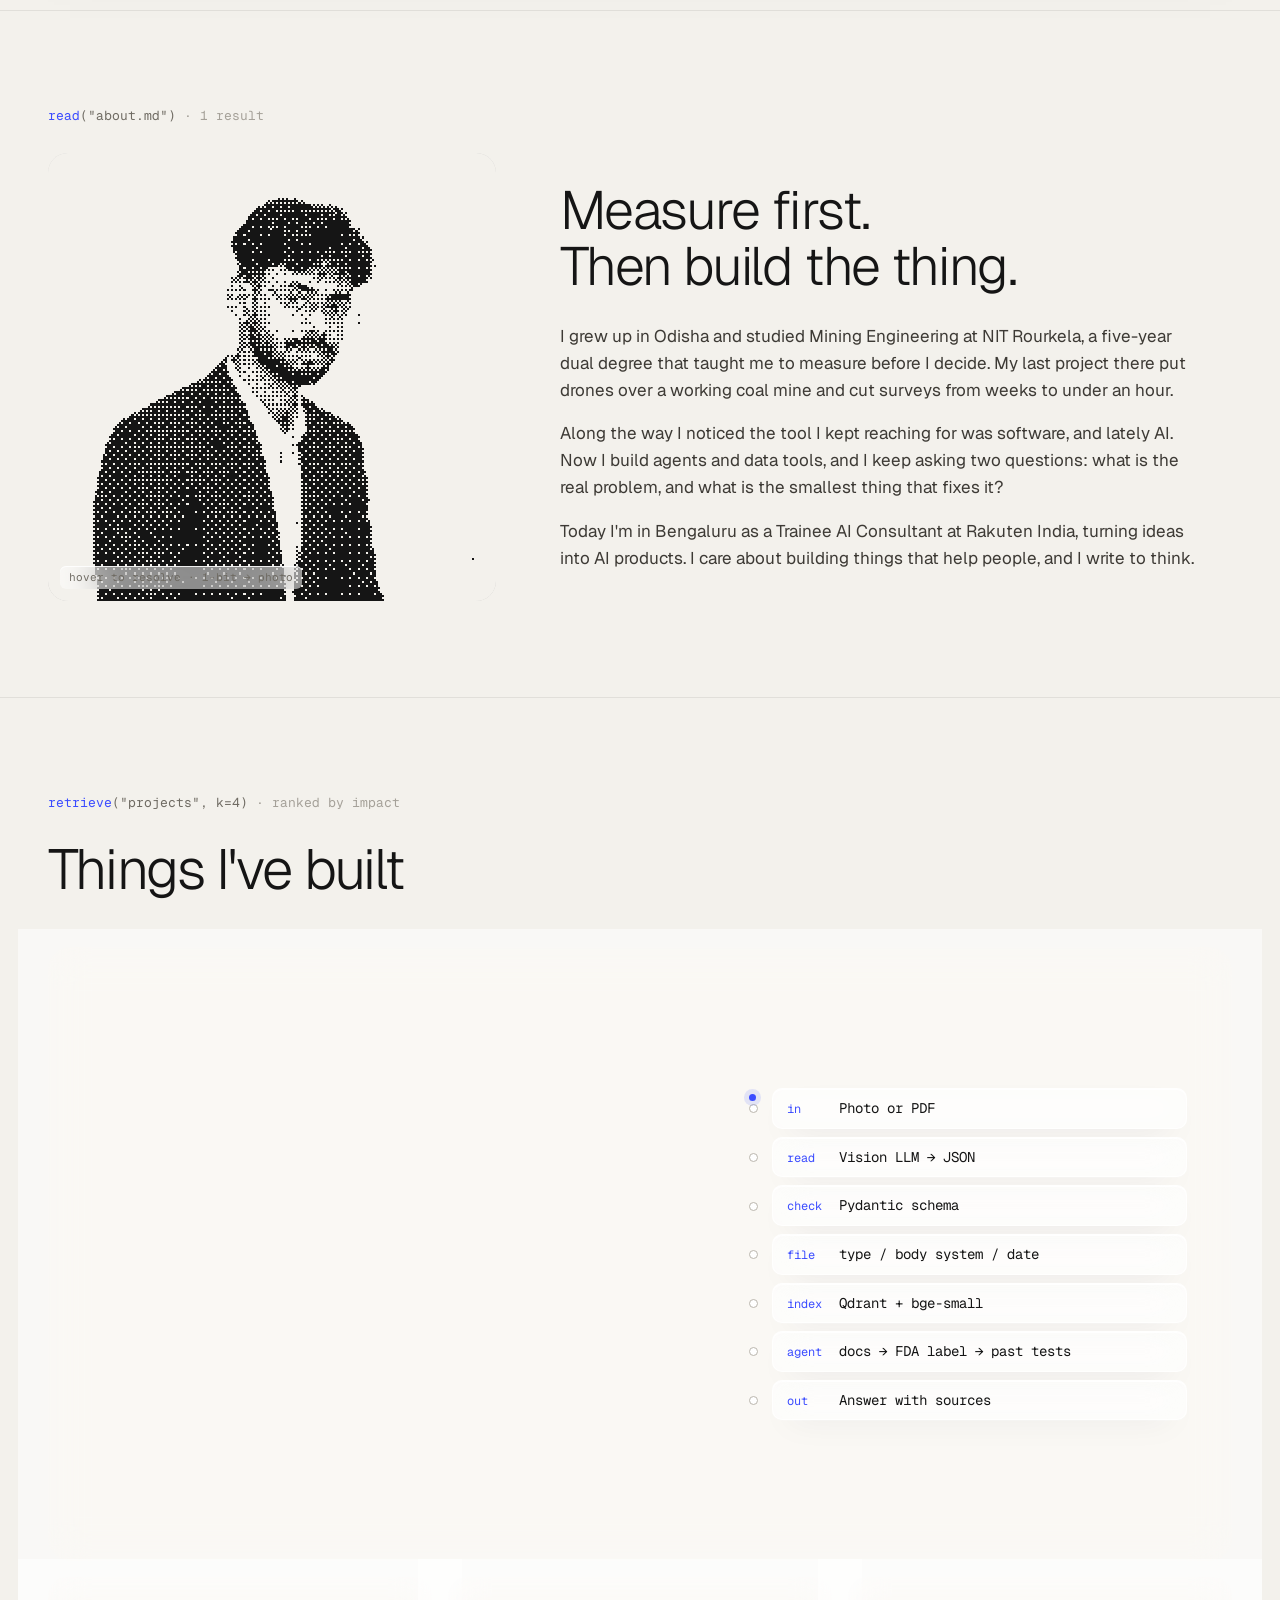
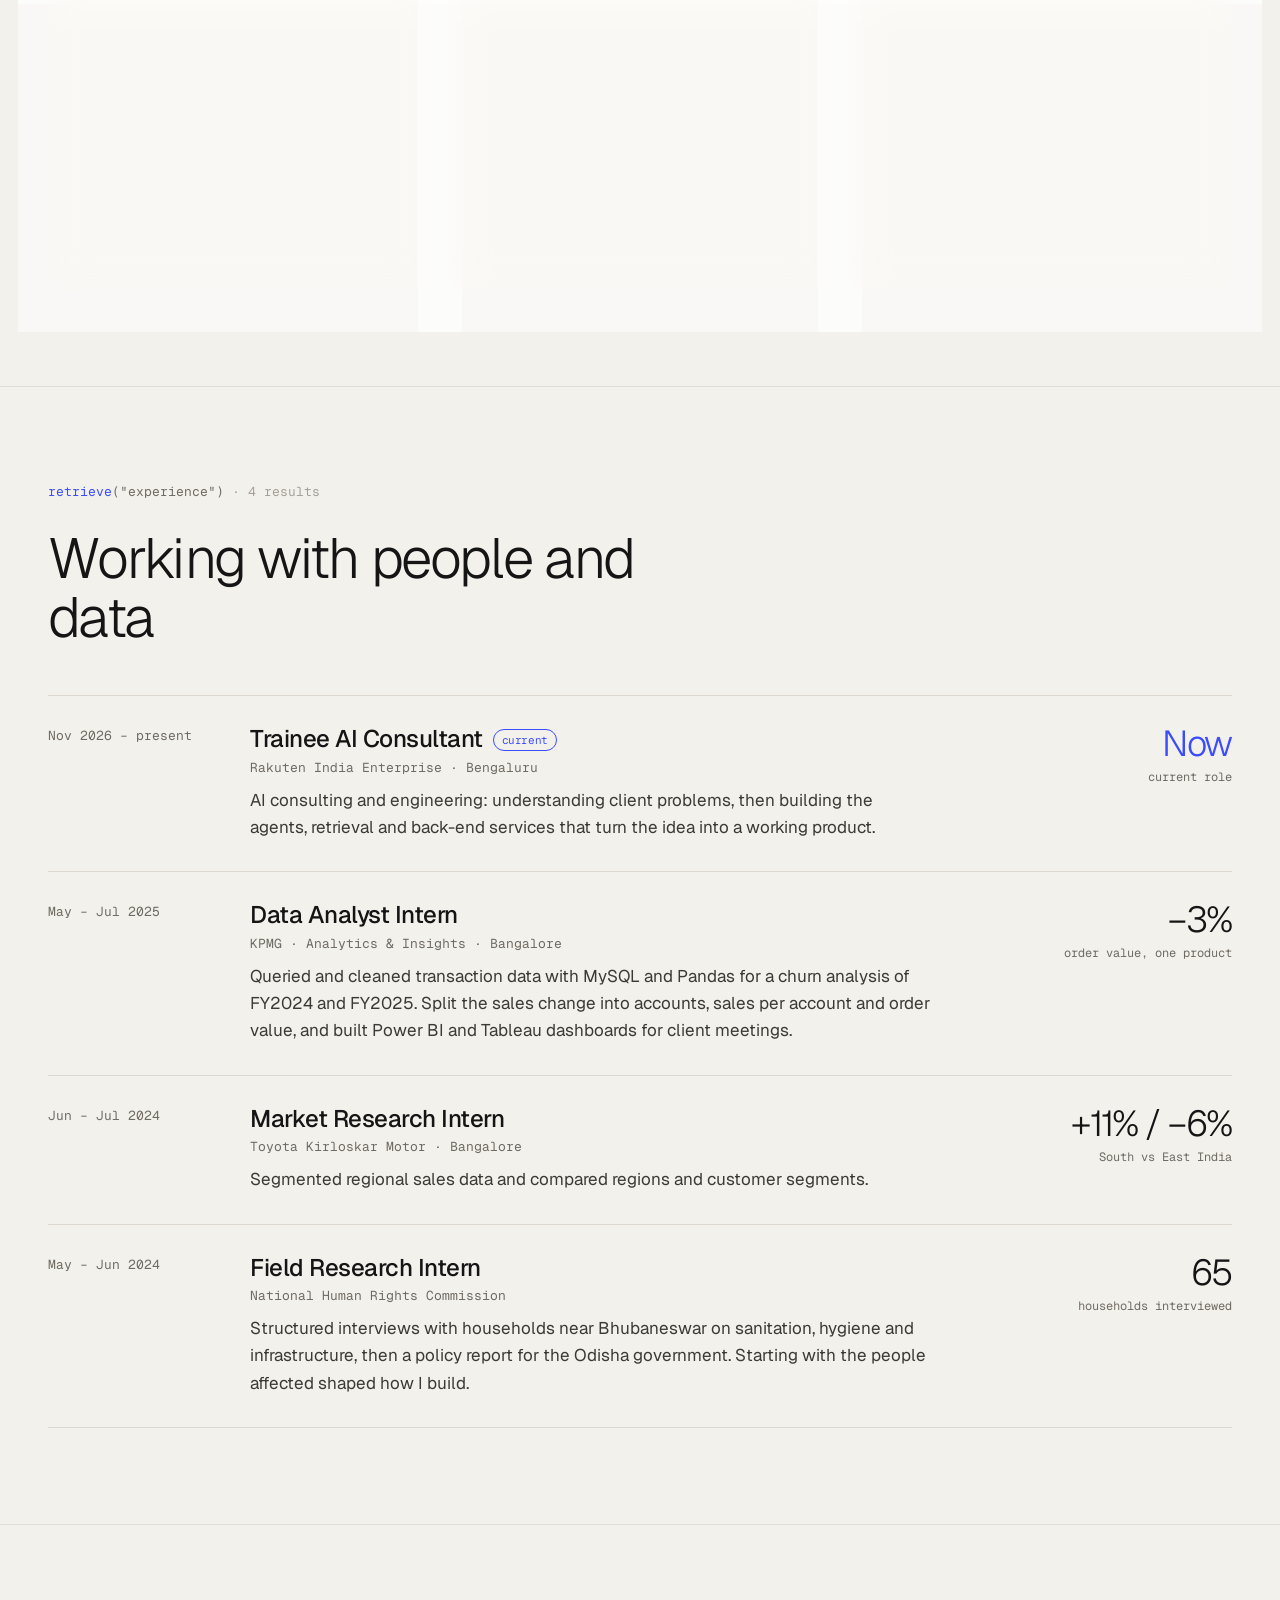
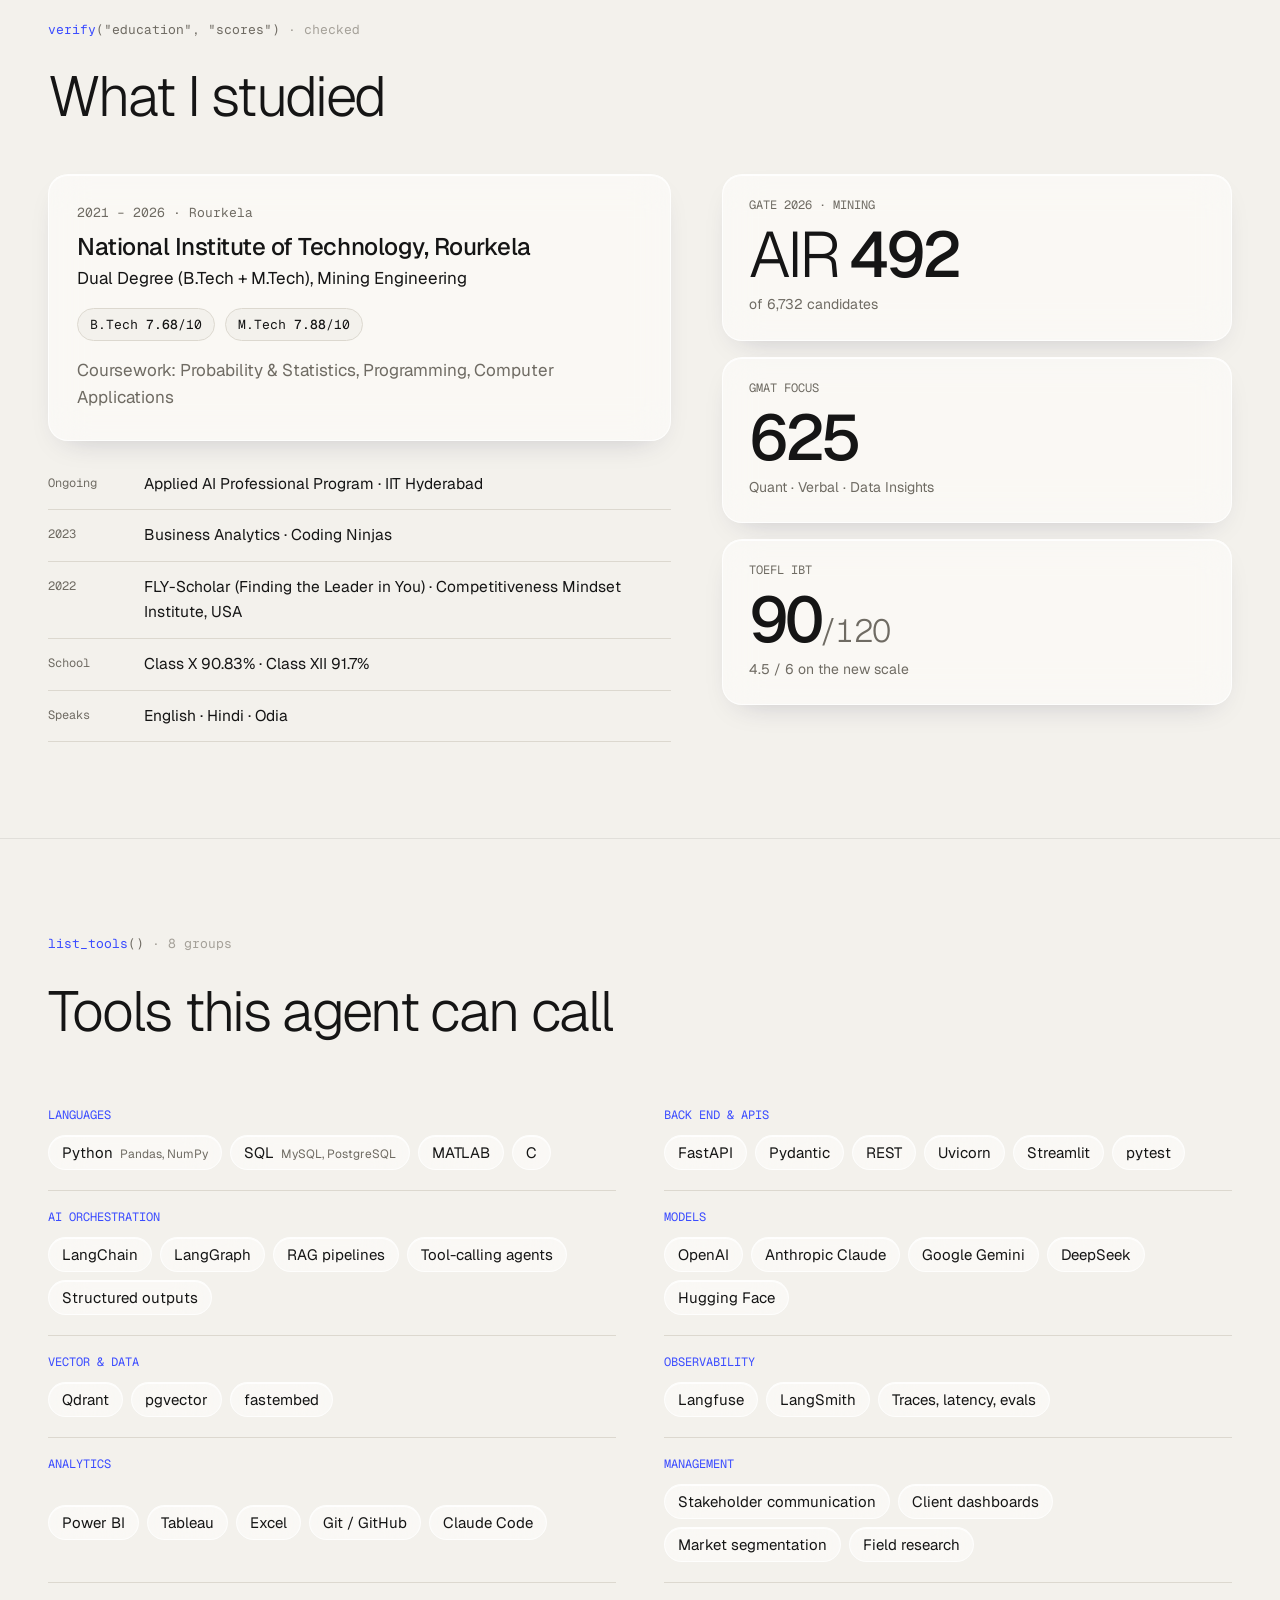
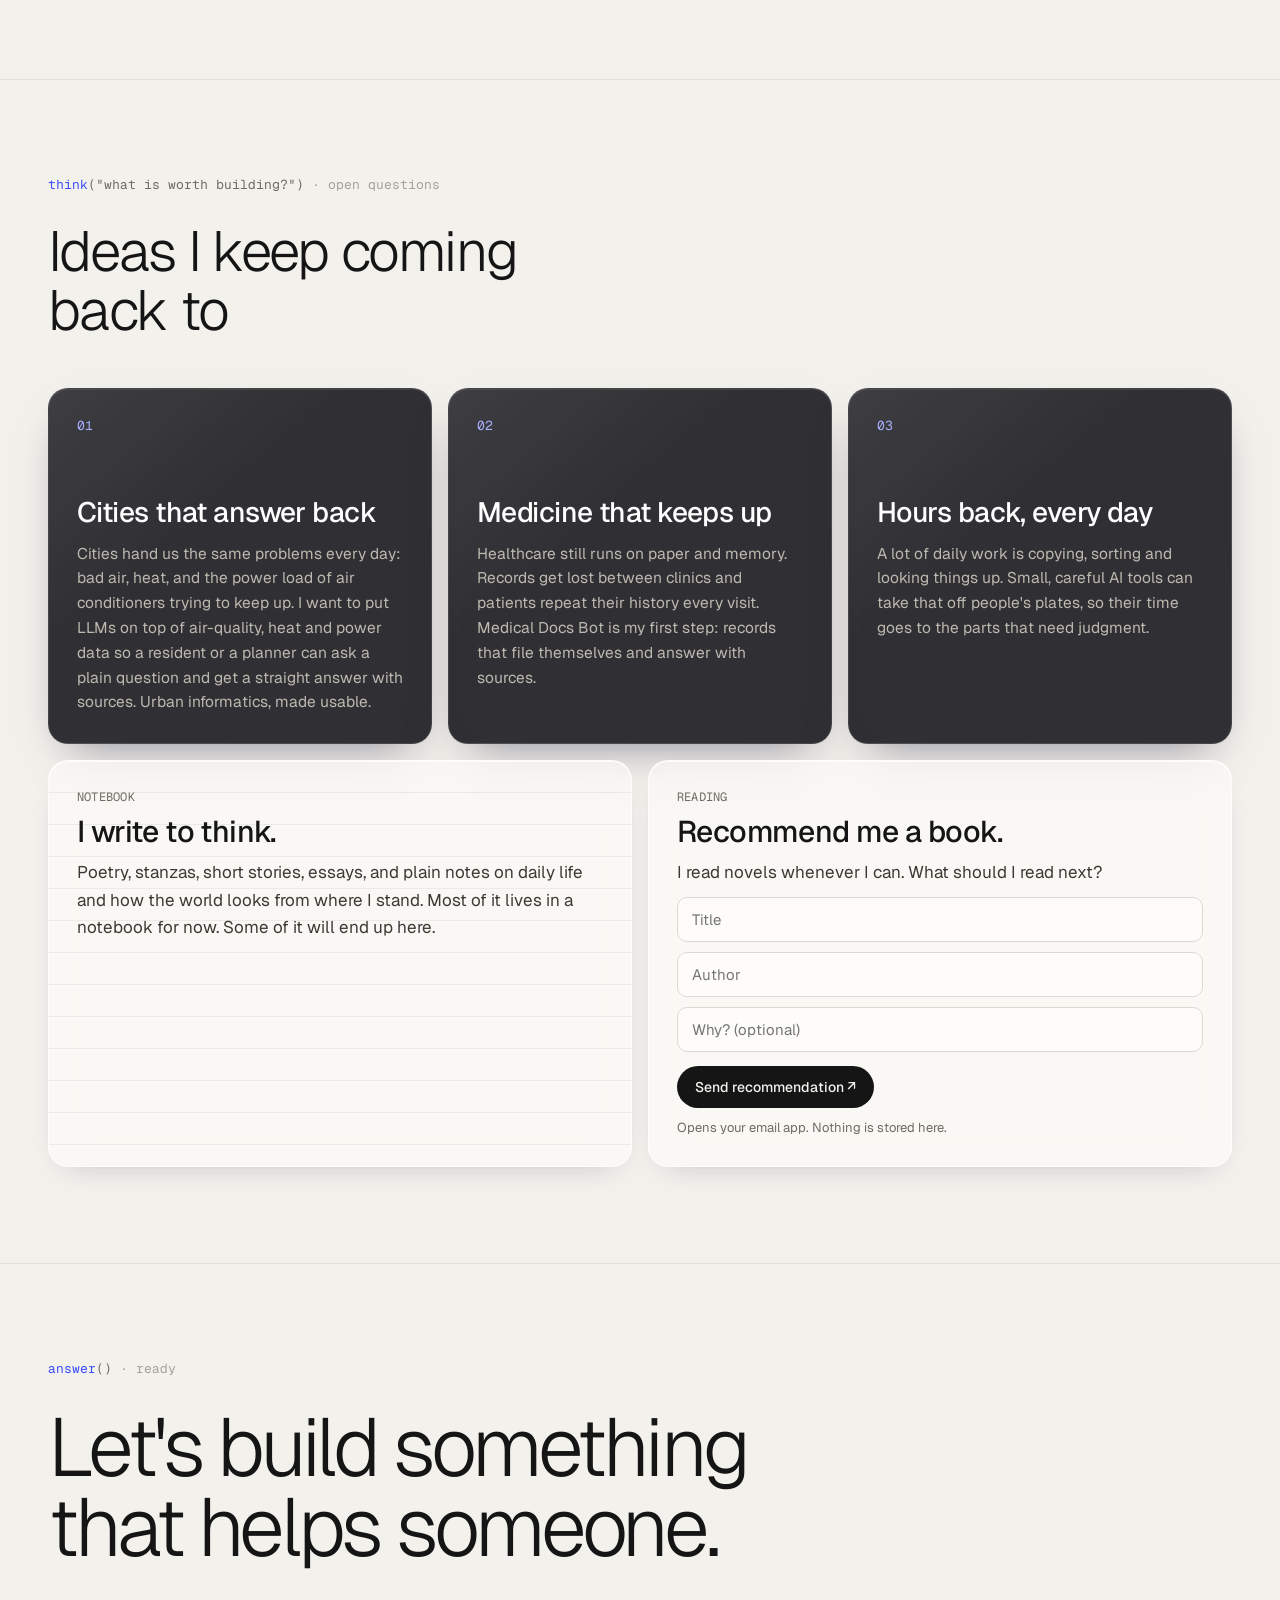
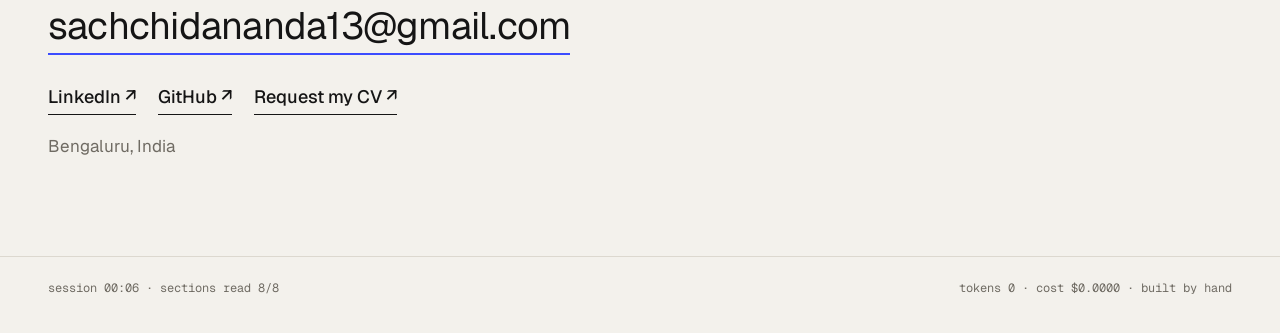
==== commit a716a76f: "Add glass surfaces and compact the Now section Frosted cards over soft drifting colour fields, smoke" ====
--- a/index.html
+++ b/index.html
@@ -82,25 +82,16 @@
     <div class="now-body">
       <div class="now-text">
         <p class="tag">Now · Nov 2026 – present</p>
-        <h2>Trainee AI Consultant<br>at <b>Rakuten India</b></h2>
-        <p>I work where consulting meets AI engineering. First understand the business problem properly, then engineer the idea into a product that holds up when real people use it.</p>
-        <ul class="now-list">
-          <li><span>build</span>Python and FastAPI services behind AI agents and chatbots</li>
-          <li><span>retrieve</span>RAG and agent state with LangChain, LangGraph and pgvector</li>
-          <li><span>measure</span>Tracing and evaluation in Langfuse and LangSmith, so quality is checked, not guessed</li>
-          <li><span>translate</span>Turning a client's problem into a scoped idea a team can build</li>
-        </ul>
+        <h2>Trainee AI Consultant at <b>Rakuten India</b></h2>
+        <p>Consulting meets AI engineering. I understand the business problem first, then build the agents, RAG pipelines and FastAPI services that turn the idea into a product, with tracing and evals to show it works.</p>
       </div>
-      <div class="flow" aria-label="How I take an idea to a product">
-        <p class="flow-label">idea → product</p>
-        <ol>
-          <li><b>Idea</b><small>the client's real problem</small></li>
-          <li><b>Scope</b><small>what success looks like</small></li>
-          <li><b>Build</b><small>agents, RAG, APIs</small></li>
-          <li><b>Evaluate</b><small>traces, evals, latency</small></li>
-          <li><b>Ship</b><small>a product people use</small></li>
-        </ol>
-      </div>
+      <ol class="flow" aria-label="How I take an idea to a product">
+        <li><b>Idea</b><small>real problem</small></li>
+        <li><b>Scope</b><small>define success</small></li>
+        <li><b>Build</b><small>agents, RAG, APIs</small></li>
+        <li><b>Evaluate</b><small>traces, evals</small></li>
+        <li><b>Ship</b><small>people use it</small></li>
+      </ol>
     </div>
     <p class="now-stack"><span>Python</span><span>FastAPI</span><span>LangChain</span><span>LangGraph</span><span>PostgreSQL + pgvector</span><span>Langfuse</span><span>LangSmith</span></p>
   </article>
--- a/styles.css
+++ b/styles.css
@@ -1,5 +1,5 @@
 :root{
-  --bg:#f3f1ec; --paper:#fff; --ink:#151515; --dim:#6f6b63; --line:#dcd8cf; --soft:#e9e6df;
+  --bg:#f3f1ec; --paper:#fff; --glass:rgba(255,255,255,.5); --glass-edge:rgba(255,255,255,.75); --glass-dark:rgba(16,16,22,.86); --ink:#151515; --dim:#6f6b63; --line:#dcd8cf; --soft:#e9e6df;
   --acc:#3b4cff; --acc-soft:rgba(59,76,255,.12); --ok:#1fbf6a;
   --pad:clamp(16px,4vw,48px); --max:1280px;
   --sans:'Geist',system-ui,-apple-system,sans-serif; --mono:'Geist Mono',ui-monospace,Consolas,monospace;
@@ -20,7 +20,7 @@
 .tag{font:400 12px/1.4 var(--mono);color:var(--dim);letter-spacing:.02em;text-transform:uppercase}
 
 /* ---------- top bar ---------- */
-.top{position:sticky;top:0;z-index:20;display:flex;align-items:center;gap:28px;padding:14px var(--pad);background:rgba(243,241,236,.86);backdrop-filter:blur(12px);border-bottom:1px solid transparent;transition:border-color .3s}
+.top{position:sticky;top:0;z-index:20;display:flex;align-items:center;gap:28px;padding:14px var(--pad);background:rgba(243,241,236,.55);-webkit-backdrop-filter:blur(18px) saturate(160%);backdrop-filter:blur(18px) saturate(160%);border-bottom:1px solid transparent;transition:border-color .3s}
 .top.scrolled{border-bottom-color:var(--line)}
 .mono-mark{font:600 22px/1 var(--sans);letter-spacing:-.06em;text-decoration:none}
 .mono-mark span{color:var(--acc)}
@@ -237,37 +237,64 @@
 .now-pill:hover{border-color:var(--acc);box-shadow:0 0 0 4px var(--acc-soft)}
 .now-pill>span:not(.dot){background:var(--ink);color:var(--bg);border-radius:999px;padding:3px 8px;font-size:11px;text-transform:uppercase;letter-spacing:.04em}
 .dot{display:inline-block;flex:none;width:7px;height:7px;border-radius:50%;background:var(--ok);animation:pulse 1.8s infinite}
-.now{border-radius:24px;background:var(--ink);color:#e9e6df;overflow:hidden}
-.now-head{display:flex;justify-content:space-between;gap:12px;flex-wrap:wrap;padding:14px clamp(20px,3vw,40px);border-bottom:1px solid #2a2a2a;font:400 12px/1.4 var(--mono);color:#8f8b83}
+.now{border-radius:22px;color:#e9e6df;overflow:hidden}
+.now-head{display:flex;justify-content:space-between;gap:12px;flex-wrap:wrap;padding:11px 24px;border-bottom:1px solid rgba(255,255,255,.08);font:400 12px/1.4 var(--mono);color:#9a968e}
 .run-state{display:inline-flex;align-items:center;gap:8px;color:#d6d2ca}
-.now-body{display:grid;grid-template-columns:minmax(0,1.15fr) minmax(0,.85fr);gap:clamp(28px,4vw,56px);padding:clamp(24px,3.5vw,44px) clamp(20px,3vw,40px)}
-.now .tag{color:#8f8b83}
-.now h2{font-size:clamp(34px,4.2vw,58px);font-weight:300;letter-spacing:-.045em;color:#fff;margin:12px 0 20px}
+.now-body{display:grid;grid-template-columns:minmax(0,1fr) minmax(0,1fr);gap:clamp(20px,3vw,40px);align-items:center;padding:22px 24px}
+.now .tag{color:#9a968e}
+.now h2{font-size:clamp(26px,2.6vw,36px);font-weight:300;letter-spacing:-.035em;color:#fff;margin:8px 0 10px}
 .now h2 b{font-weight:600;color:#a8b1ff}
-.now-text>p:not(.tag){color:#bdb9b0;max-width:56ch}
-.now-list{list-style:none;margin-top:24px}
-.now-list li{display:grid;grid-template-columns:96px minmax(0,1fr);gap:14px;padding:12px 0;border-top:1px solid #2a2a2a;font-size:15.5px;color:#e9e6df}
-.now-list span{font:400 12px/1.9 var(--mono);color:#a8b1ff}
-.flow{align-self:center;padding:24px 26px;border:1px solid #2f2f2f;border-radius:18px;background:#1b1b1b;background-image:radial-gradient(#2c2c2c 1px,transparent 1px);background-size:16px 16px}
-.flow-label{font:400 12px/1 var(--mono);color:#8f8b83;margin-bottom:10px}
-.flow ol{list-style:none;position:relative}
-.flow ol::before{content:'';position:absolute;left:5px;top:16px;bottom:16px;width:1px;background:#3a3a3a}
-.flow li{position:relative;padding:11px 0 11px 30px}
-.flow li::before{content:'';position:absolute;left:0;top:50%;width:11px;height:11px;margin-top:-6px;border-radius:50%;background:#1b1b1b;border:1px solid #5a5a5a;animation:stage 6s infinite}
-.flow li b{display:block;font-weight:500;font-size:18px;color:#fff;letter-spacing:-.02em;animation:stagetext 6s infinite}
-.flow li small{font:400 12px/1.4 var(--mono);color:#8f8b83}
+.now-text>p:not(.tag){color:#c4c0b8;font-size:15.5px;max-width:58ch}
+.flow{list-style:none;display:grid;grid-template-columns:repeat(5,1fr);gap:8px;position:relative}
+.flow::before{content:'';position:absolute;left:6px;right:6px;top:6px;height:1px;background:rgba(255,255,255,.14)}
+.flow li{position:relative;padding-top:24px}
+.flow li::before{content:'';position:absolute;left:0;top:0;width:11px;height:11px;border-radius:50%;background:#222;border:1px solid #5a5a5a;animation:stage 6s infinite}
+.flow li b{display:block;font-weight:500;font-size:15px;color:#fff;letter-spacing:-.01em;animation:stagetext 6s infinite}
+.flow li small{display:block;margin-top:2px;font:400 11px/1.35 var(--mono);color:#9a968e}
 .flow li:nth-child(2)::before,.flow li:nth-child(2) b{animation-delay:1.2s}
 .flow li:nth-child(3)::before,.flow li:nth-child(3) b{animation-delay:2.4s}
 .flow li:nth-child(4)::before,.flow li:nth-child(4) b{animation-delay:3.6s}
 .flow li:nth-child(5)::before,.flow li:nth-child(5) b{animation-delay:4.8s}
-@keyframes stage{0%,20%{background:var(--acc);border-color:var(--acc);box-shadow:0 0 0 5px rgba(59,76,255,.25)}24%,100%{background:#1b1b1b;border-color:#5a5a5a;box-shadow:none}}
+@keyframes stage{0%,20%{background:var(--acc);border-color:var(--acc);box-shadow:0 0 0 5px rgba(59,76,255,.3)}24%,100%{background:#222;border-color:#5a5a5a;box-shadow:none}}
 @keyframes stagetext{0%,20%{color:#a8b1ff}24%,100%{color:#fff}}
-.now-stack{display:flex;flex-wrap:wrap;gap:8px;padding:0 clamp(20px,3vw,40px) clamp(24px,3vw,36px)}
-.now-stack span{font:400 12px/1 var(--mono);color:#d6d2ca;border:1px solid #333;border-radius:999px;padding:8px 12px}
+.now-stack{display:flex;flex-wrap:wrap;gap:6px;padding:0 24px 20px}
+.now-stack span{font:400 11.5px/1 var(--mono);color:#d6d2ca;border:1px solid rgba(255,255,255,.12);background:rgba(255,255,255,.04);border-radius:999px;padding:7px 11px}
+#now{padding-top:56px;padding-bottom:56px}
 .row-item.current .big{color:var(--acc)}
 .row-item.current h3::after{content:'current';margin-left:10px;vertical-align:3px;font:400 11px/1 var(--mono);color:var(--acc);border:1px solid var(--acc);border-radius:999px;padding:3px 8px}
 @media (max-width:1020px){ .now-body{grid-template-columns:1fr} }
 @media (max-width:640px){
   .now-pill{font-size:11.5px}
-  .now-list li{grid-template-columns:1fr;gap:2px}
-}
+  .flow{grid-template-columns:1fr;gap:0}
+  .flow::before{left:5px;right:auto;top:8px;bottom:8px;width:1px;height:auto}
+  .flow li{padding:6px 0 6px 26px}
+  .flow li::before{top:10px}
+  .flow li small{display:inline;margin-left:8px}
+  .flow li b{display:inline}
+}
+
+/* ---------- glass ---------- */
+/* soft colour fields behind the page give the frosted surfaces something to blur */
+body::before{content:'';position:fixed;inset:-10vmax;z-index:-1;pointer-events:none;
+  background:
+    radial-gradient(28vmax 28vmax at 12% 18%,rgba(59,76,255,.26),transparent 70%),
+    radial-gradient(24vmax 24vmax at 88% 30%,rgba(255,170,90,.28),transparent 70%),
+    radial-gradient(30vmax 30vmax at 70% 88%,rgba(80,200,170,.22),transparent 70%),
+    radial-gradient(22vmax 22vmax at 25% 80%,rgba(190,120,255,.16),transparent 70%),
+    radial-gradient(26vmax 26vmax at 52% 52%,rgba(59,76,255,.10),transparent 70%);
+  filter:blur(30px);animation:drift 28s ease-in-out infinite alternate}
+@keyframes drift{to{transform:translate3d(3vmax,-2vmax,0) rotate(6deg) scale(1.06)}}
+.ask,.graph,.trace,.feature,.card,.school,.score,.note,.book,.now-pill,.tools dd,.pipe li,.portrait figcaption{
+  background-color:var(--glass);-webkit-backdrop-filter:blur(18px) saturate(160%);backdrop-filter:blur(18px) saturate(160%);
+  border-color:var(--glass-edge);box-shadow:inset 0 1px 0 rgba(255,255,255,.85),0 12px 32px -18px rgba(30,30,70,.28)}
+.graph{background-image:radial-gradient(rgba(21,21,21,.10) 1px,transparent 1px)}
+.node{background:rgba(255,255,255,.75);-webkit-backdrop-filter:blur(8px);backdrop-filter:blur(8px)}
+.node:not(.on):not(.done){border-color:var(--glass-edge)}
+.now,.idea,.answer{background:linear-gradient(140deg,rgba(255,255,255,.07),transparent 38%) var(--glass-dark);-webkit-backdrop-filter:blur(22px) saturate(140%);backdrop-filter:blur(22px) saturate(140%);
+  border:1px solid rgba(255,255,255,.10);box-shadow:inset 0 1px 0 rgba(255,255,255,.08),0 20px 44px -22px rgba(10,10,40,.5)}
+.note{background-image:repeating-linear-gradient(transparent 0 31px,rgba(21,21,21,.06) 31px 32px)}
+.ask input,.book input{background-color:rgba(255,255,255,.55)}
+.sec{border-top-color:rgba(21,21,21,.08)}
+@supports not ((backdrop-filter:blur(1px)) or (-webkit-backdrop-filter:blur(1px))){
+  :root{--glass:#fff;--glass-dark:#151515}
+}
